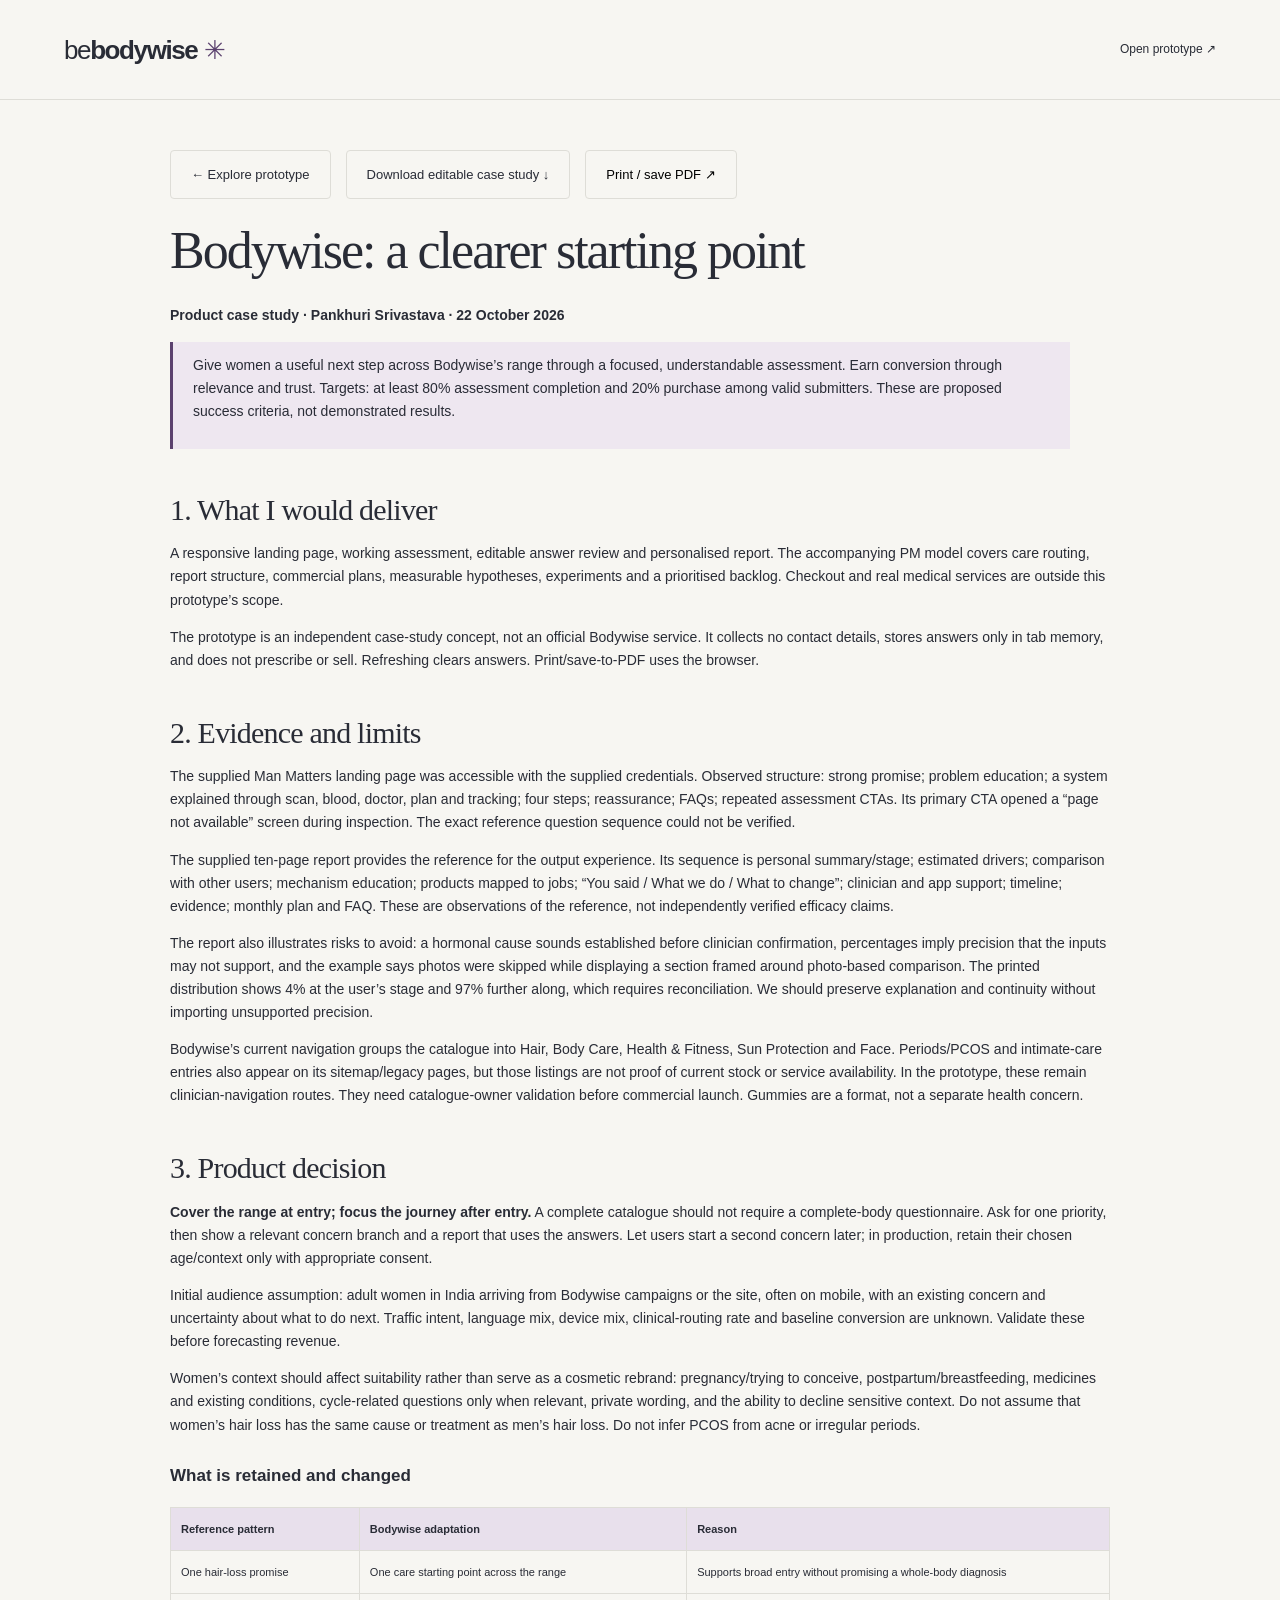
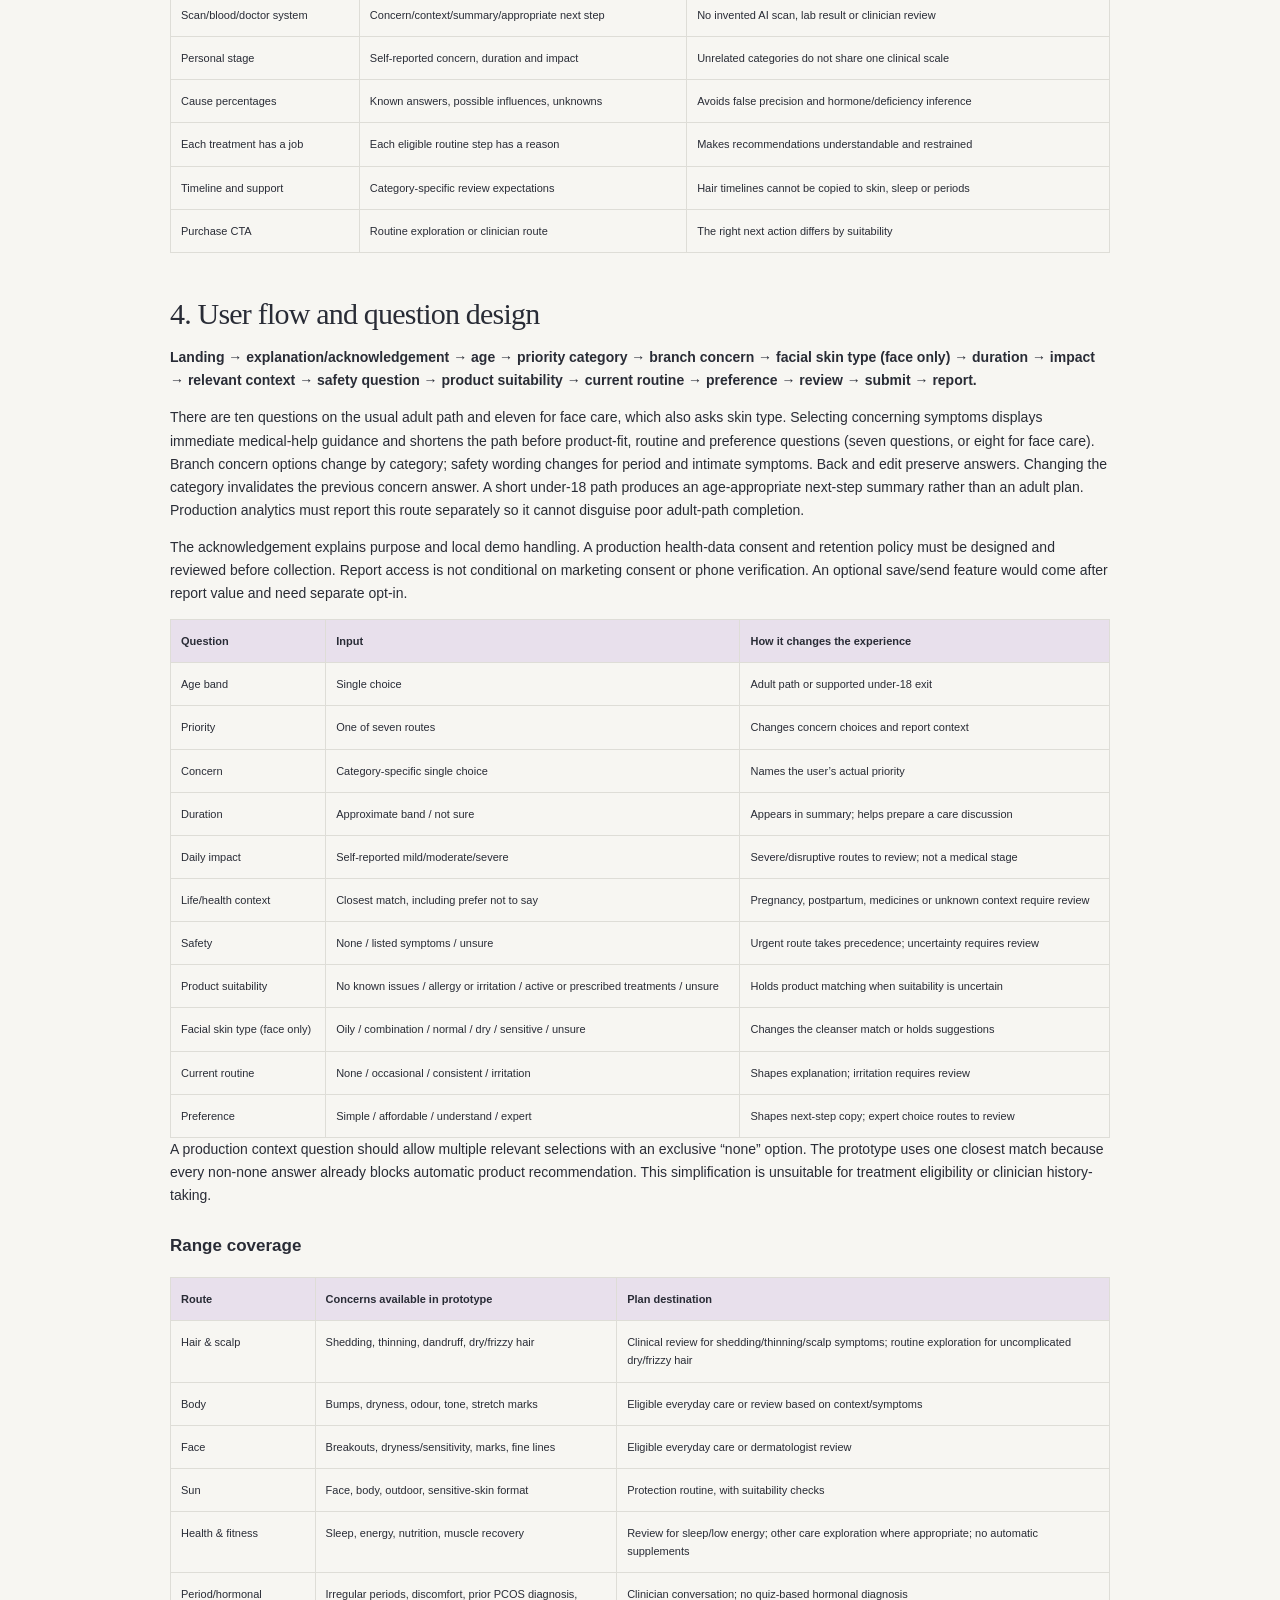
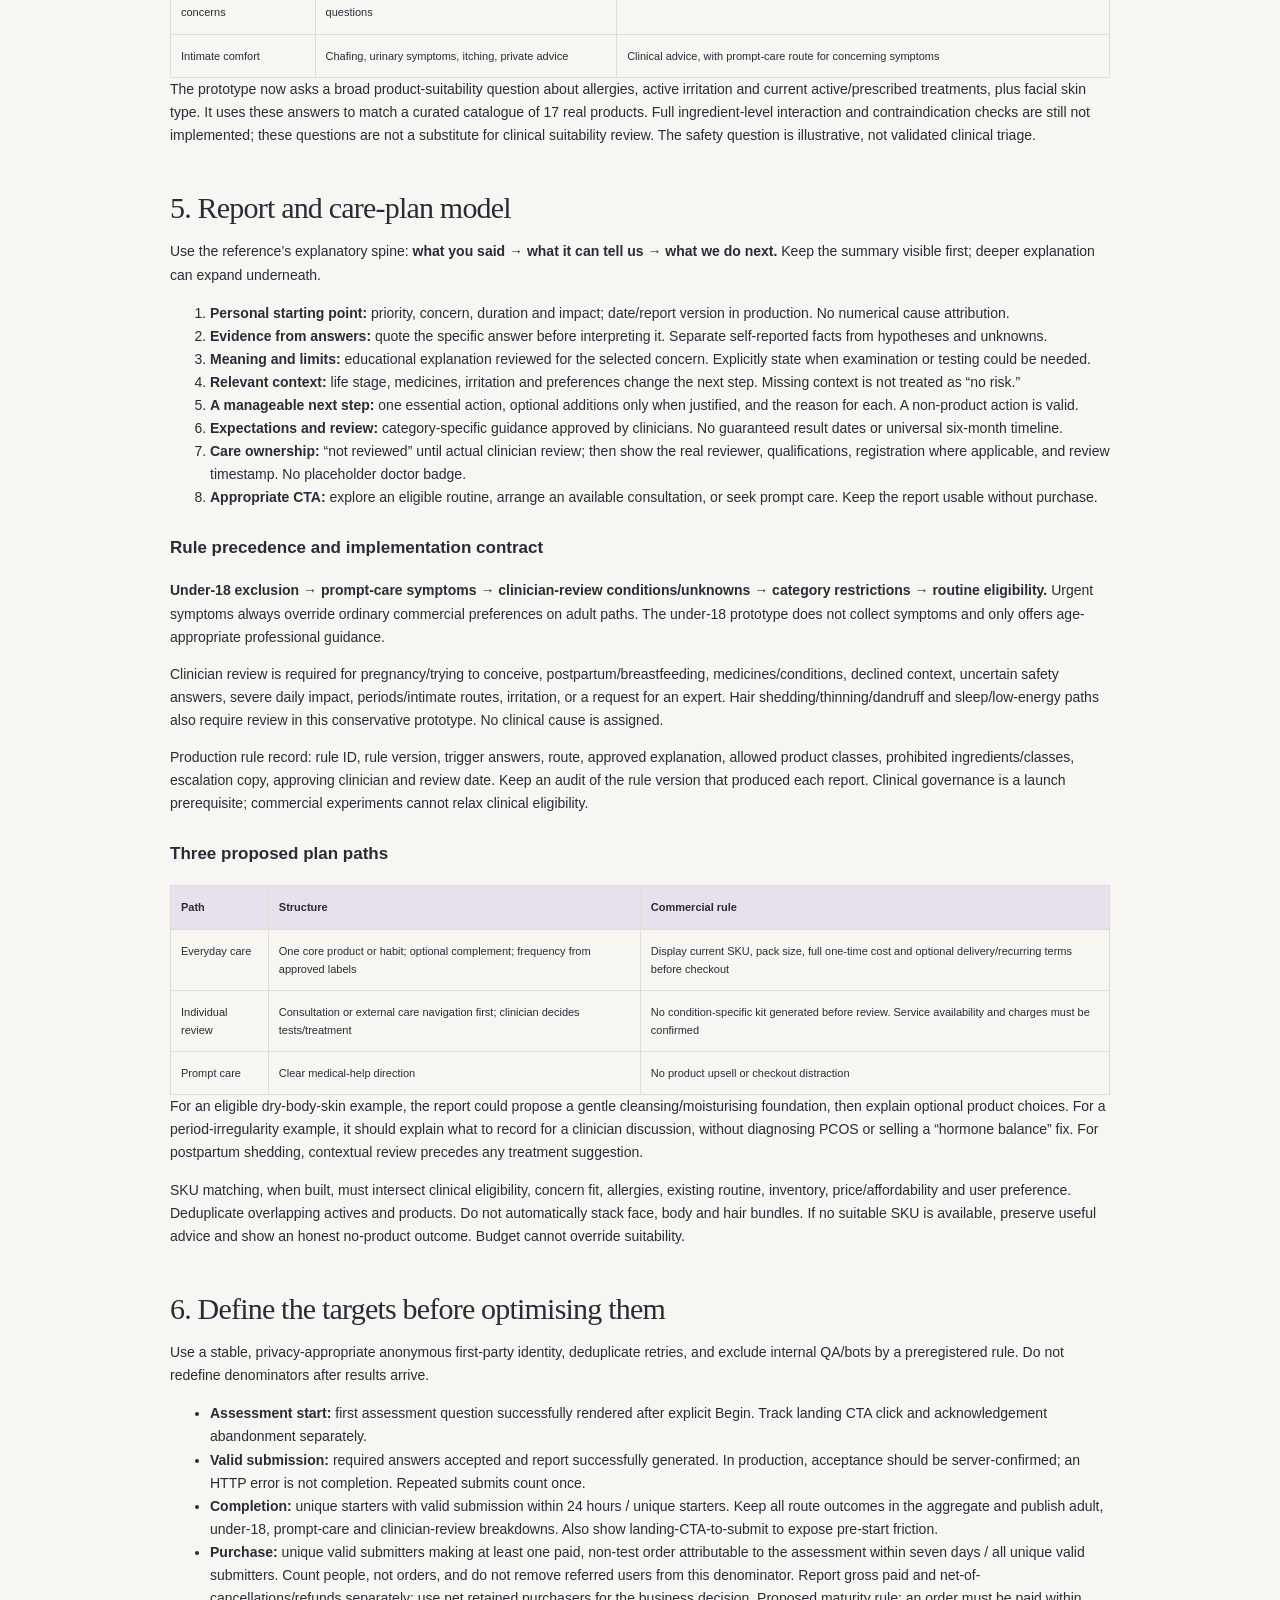
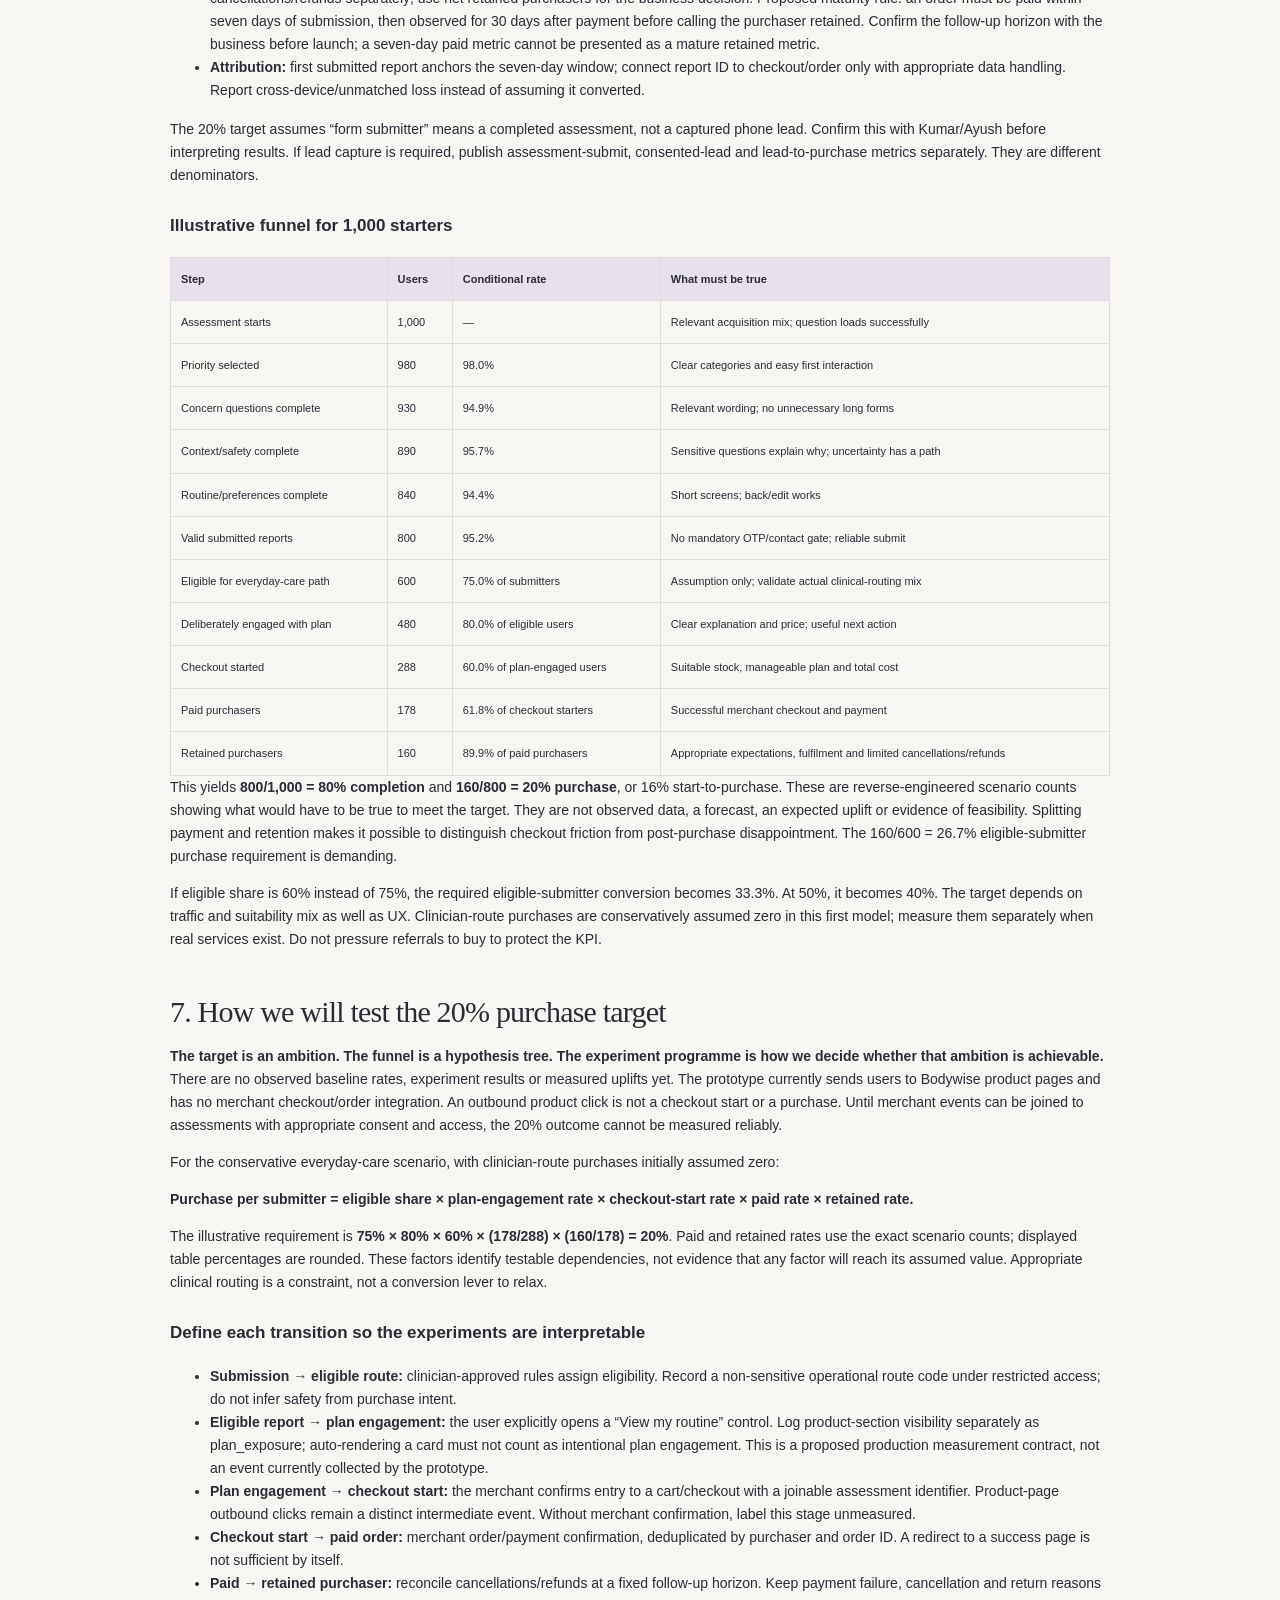
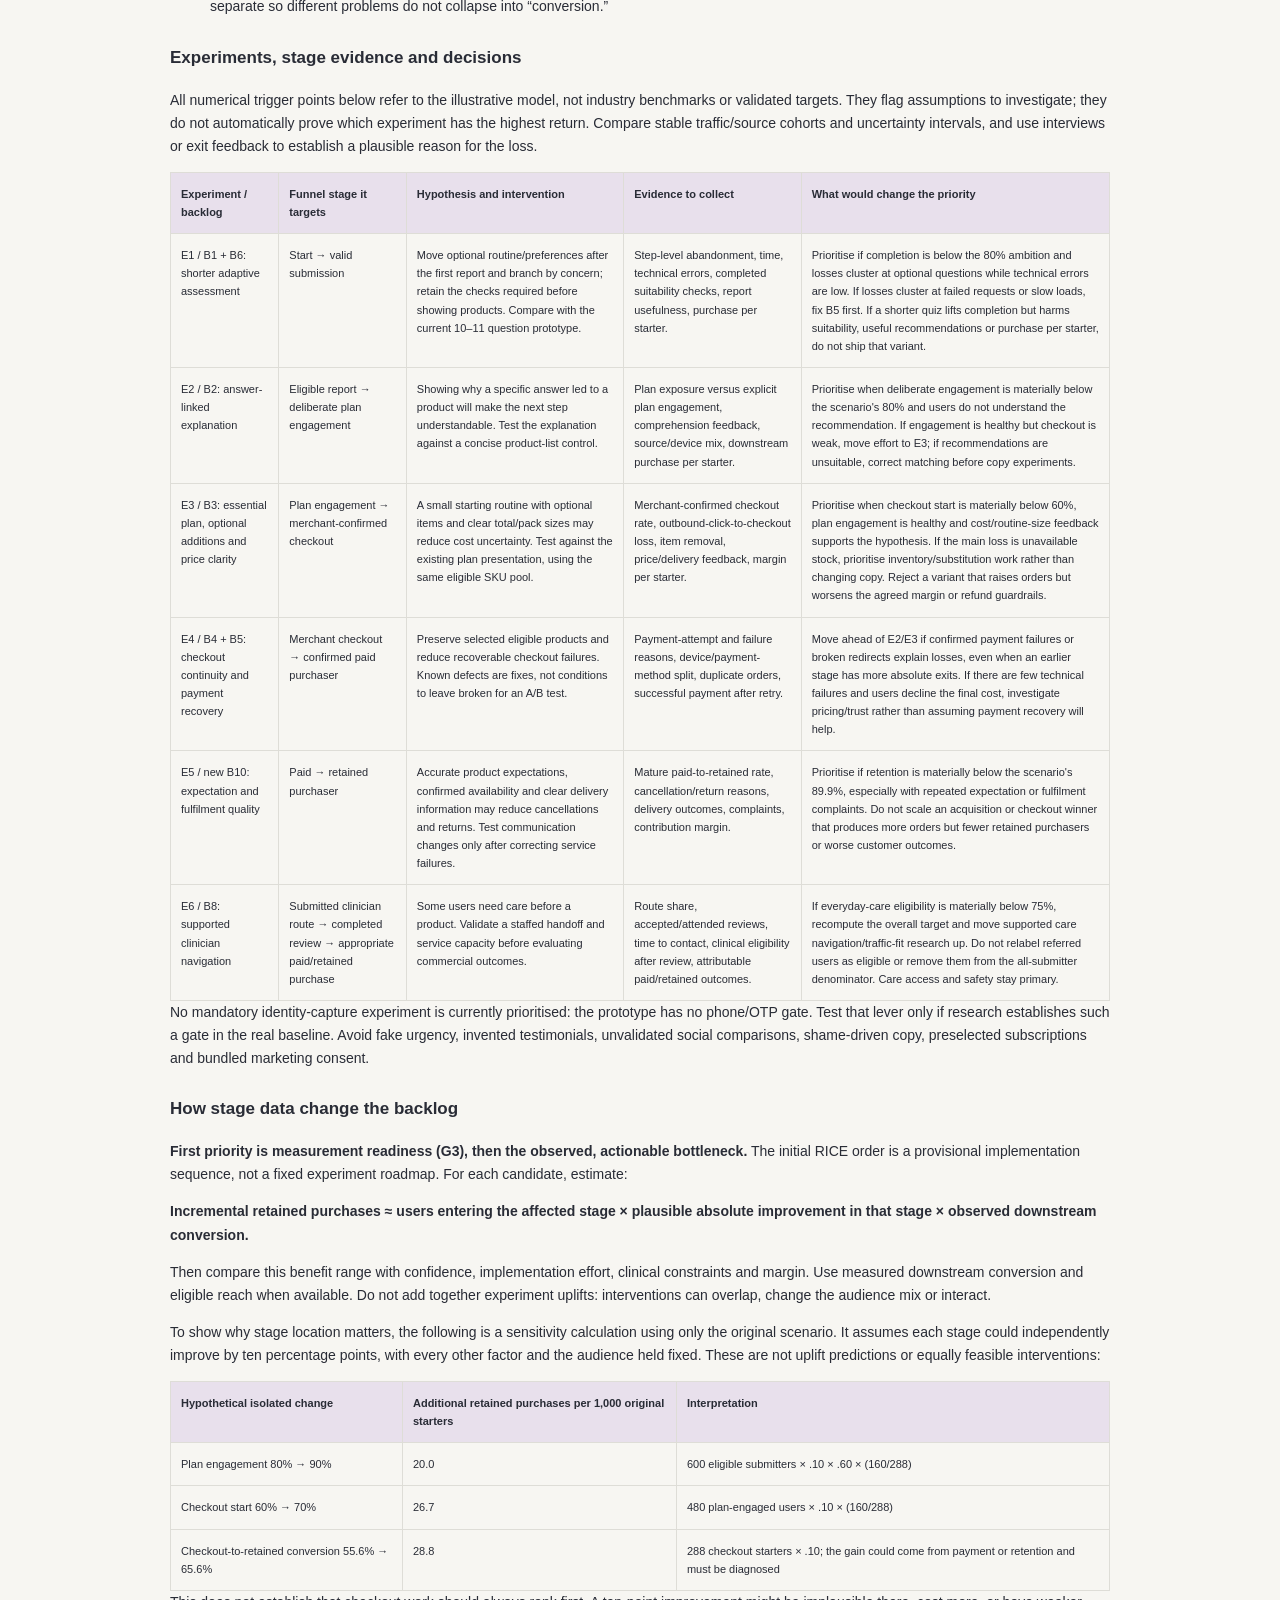
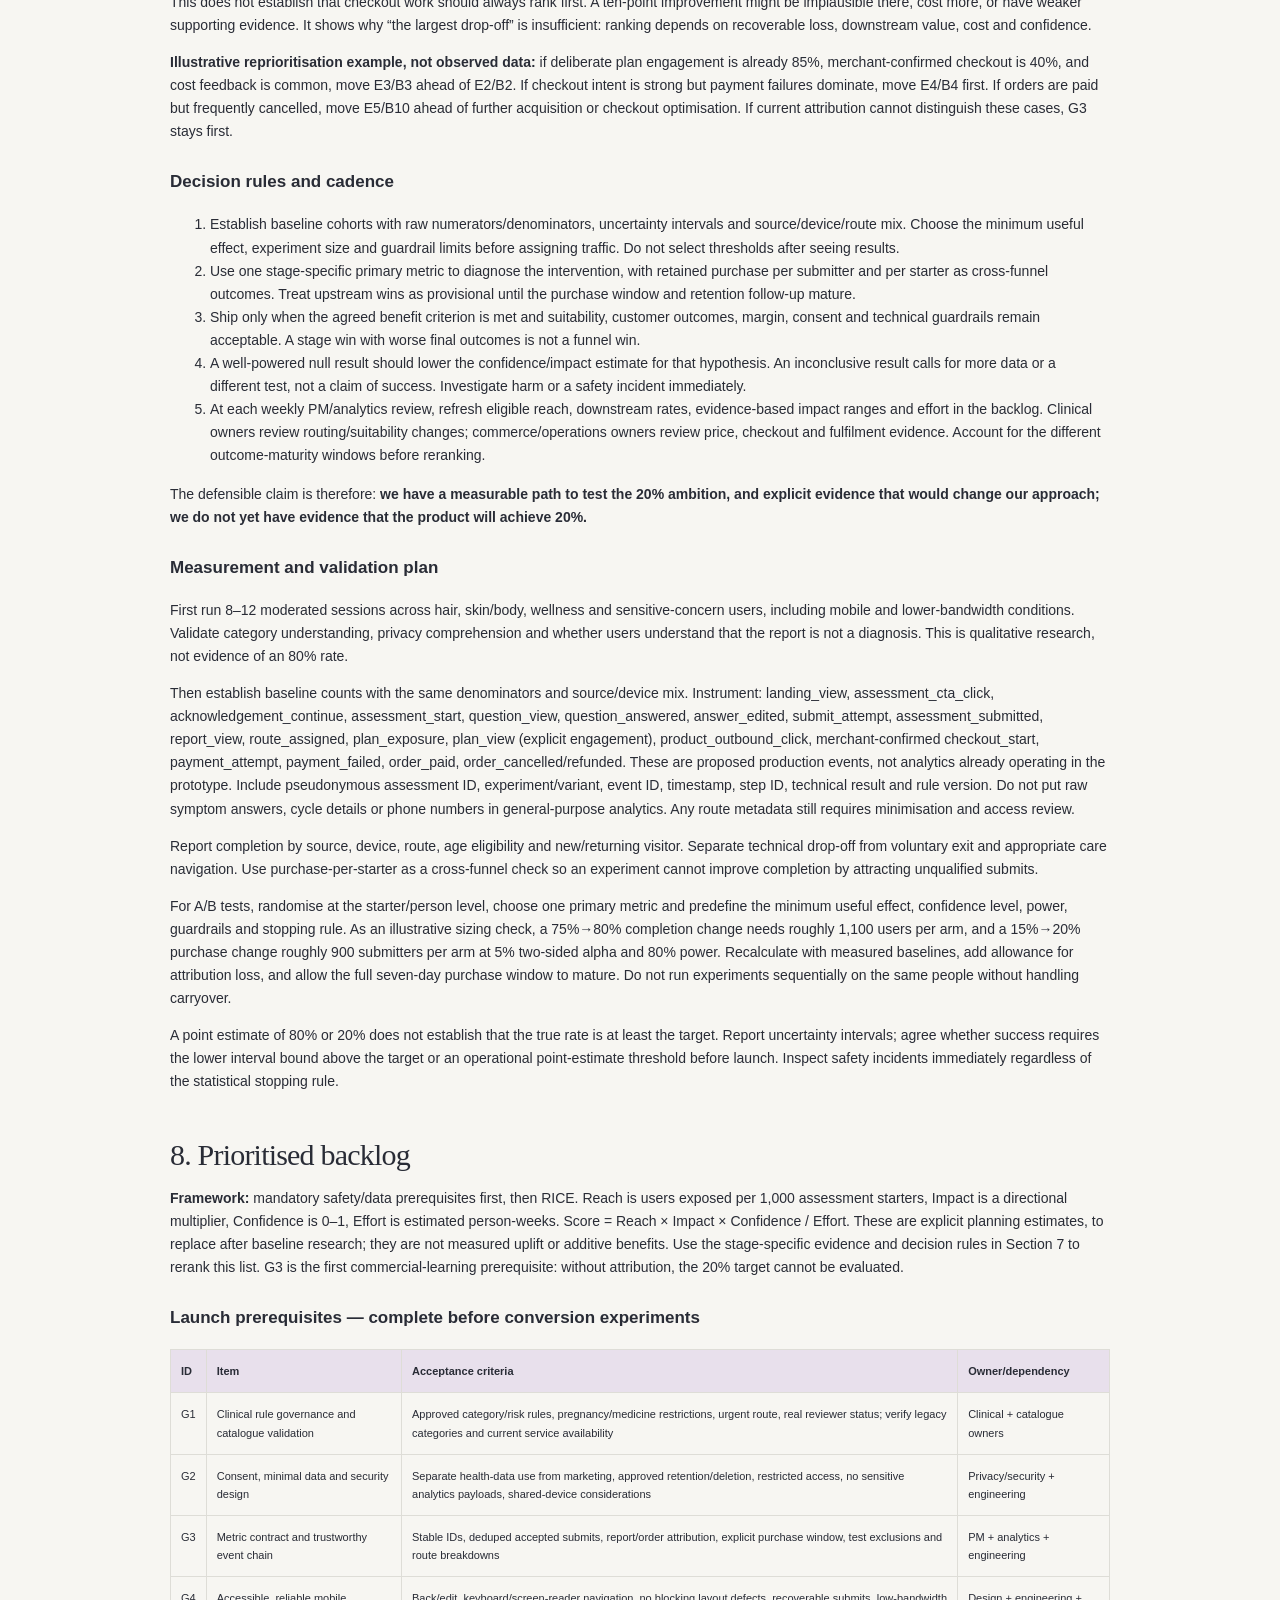
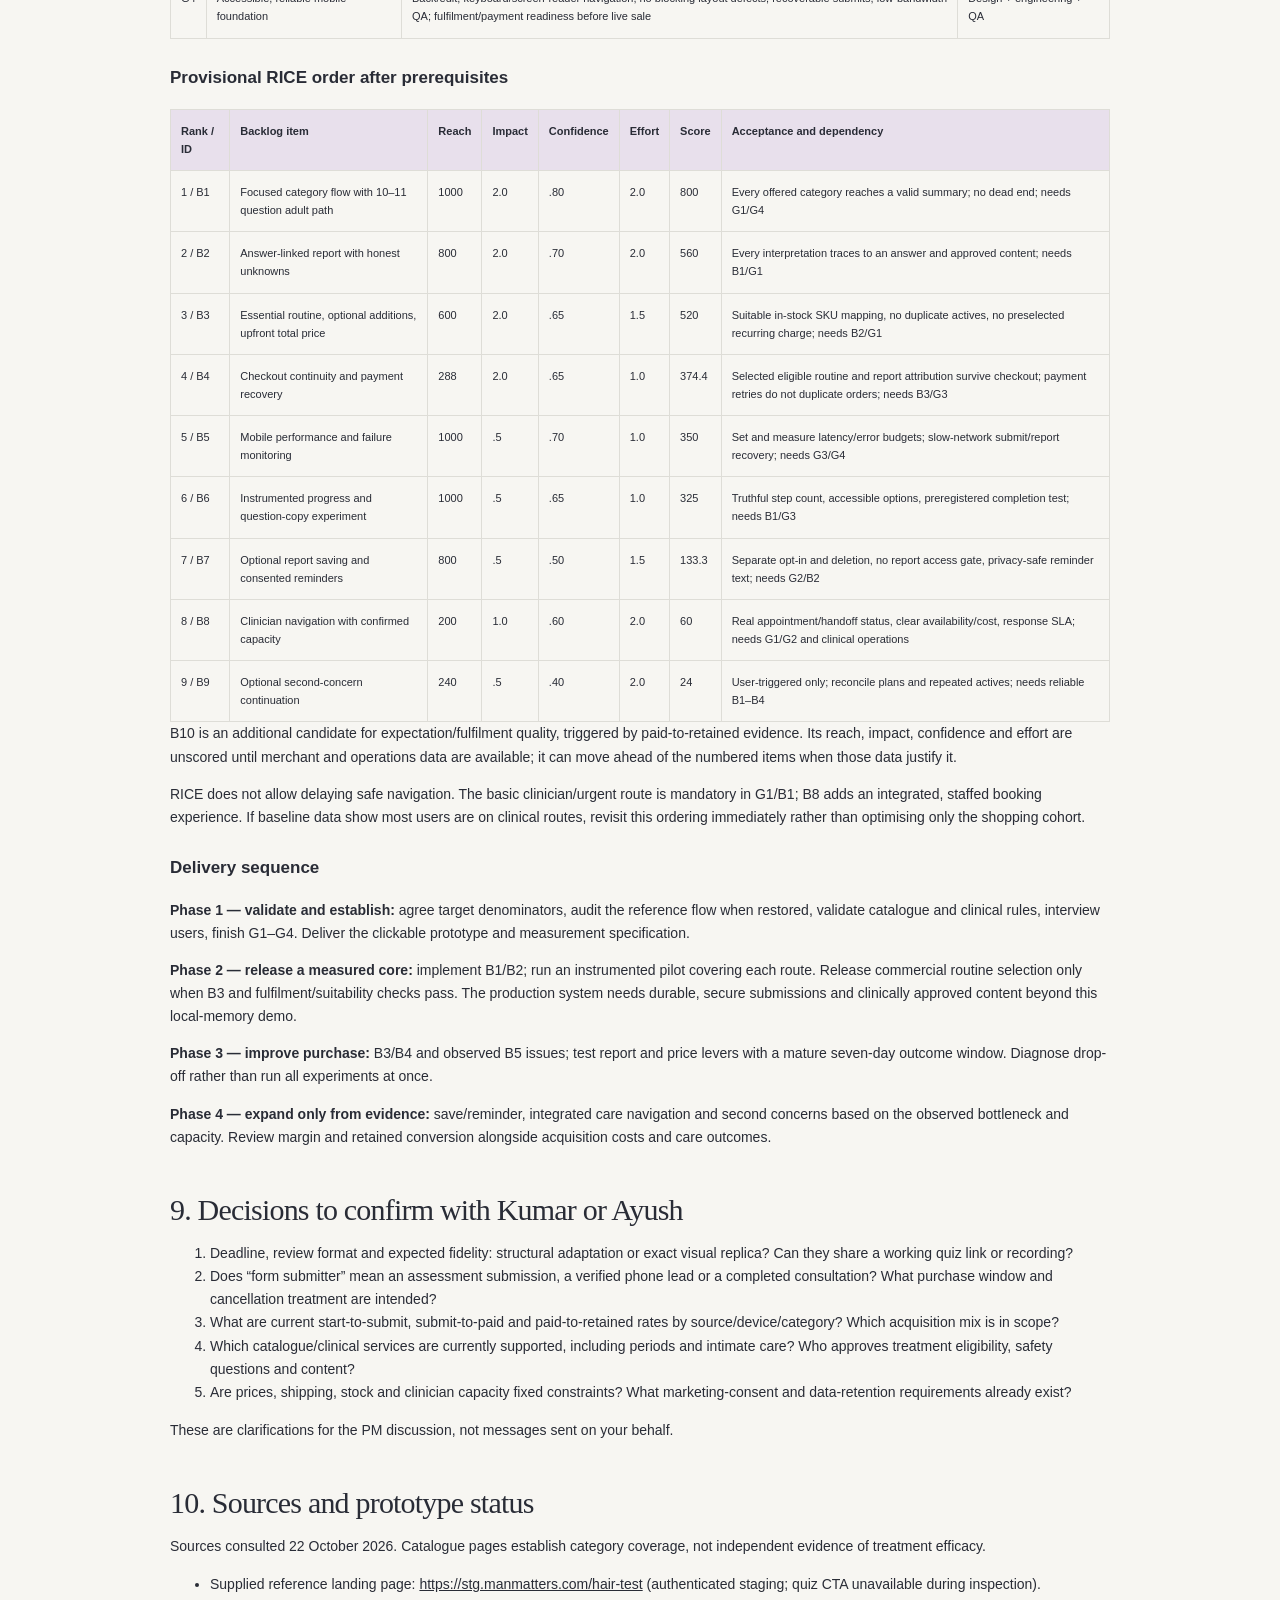
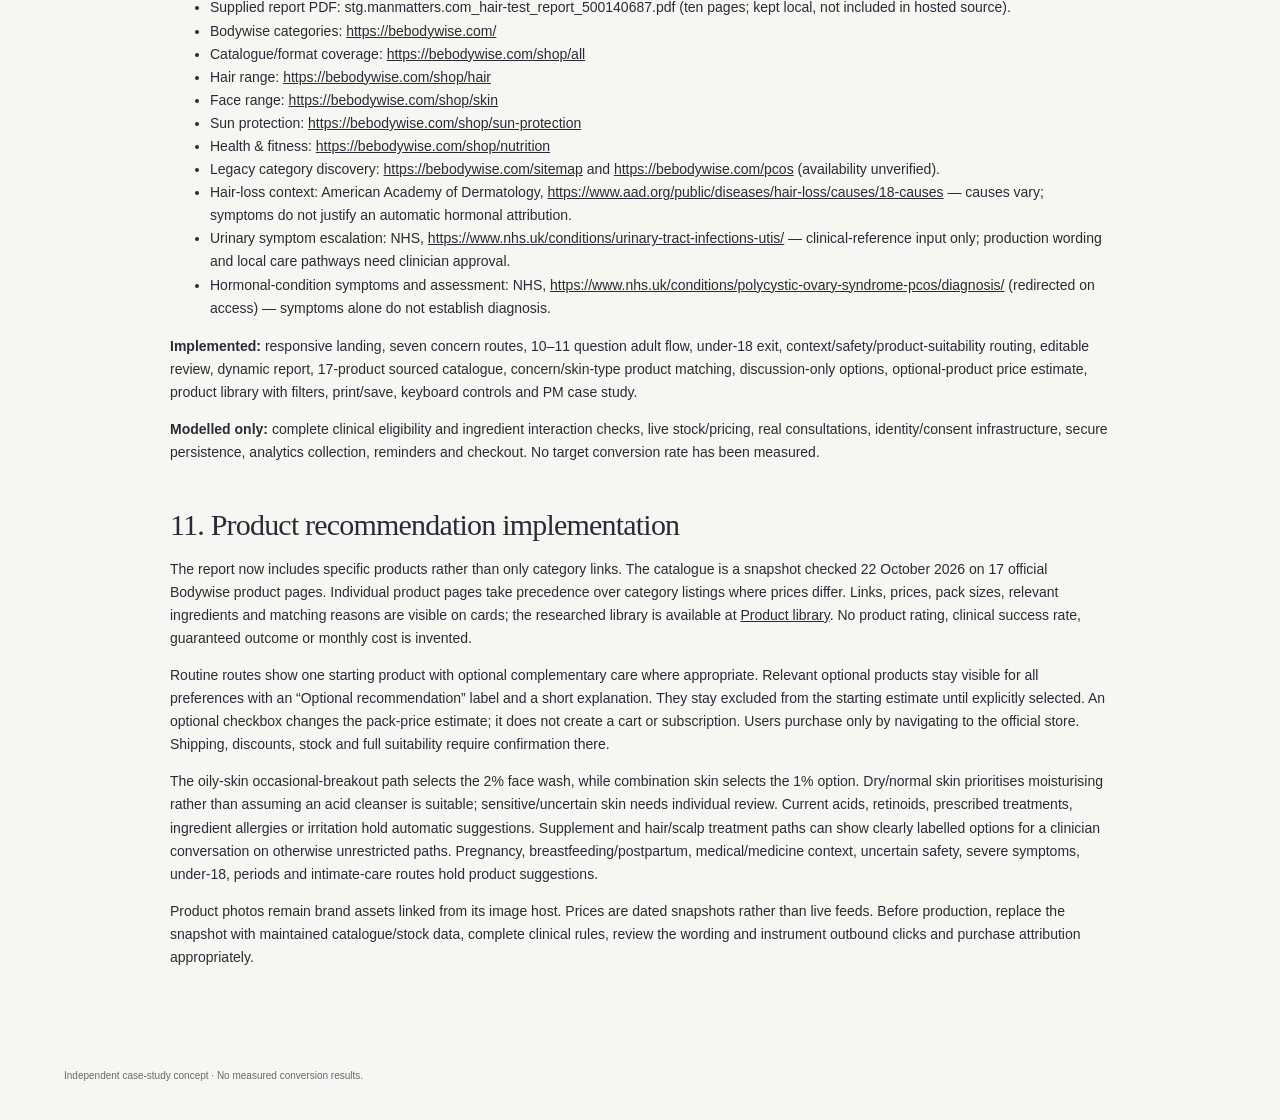
==== case-study.html @ c30589c9 "Make purchase target testable with stage-specific experiments Separate scenario assumptions from evi" ====
<!doctype html><html lang="en"><head><meta charset="utf-8"><meta name="viewport" content="width=device-width,initial-scale=1"><title>Bodywise — PM case study</title><meta name="description" content="Assessment design, report logic, conversion hypotheses and RICE backlog."><link rel="stylesheet" href="styles.css"></head><body><header class="header"><a class="brand" href="index.html">be<span>bodywise</span><i>✳</i></a><nav><a href="index.html">Open prototype ↗</a></nav></header><main class="case-body"><div class="case-nav"><a class="secondary" href="index.html">← Explore prototype</a><a class="secondary" href="case-study.md" download>Download editable case study ↓</a><button class="secondary" onclick="window.print()">Print / save PDF ↗</button></div><h1>Bodywise: a clearer starting point</h1>
<p><strong>Product case study · Pankhuri Srivastava · 22 October 2026</strong></p>
<blockquote>
<p>Give women a useful next step across Bodywise’s range through a focused, understandable assessment. Earn conversion through relevance and trust. Targets: at least 80% assessment completion and 20% purchase among valid submitters. These are proposed success criteria, not demonstrated results.</p>
</blockquote>
<h2>1. What I would deliver</h2>
<p>A responsive landing page, working assessment, editable answer review and personalised report. The accompanying PM model covers care routing, report structure, commercial plans, measurable hypotheses, experiments and a prioritised backlog. Checkout and real medical services are outside this prototype’s scope.</p>
<p>The prototype is an independent case-study concept, not an official Bodywise service. It collects no contact details, stores answers only in tab memory, and does not prescribe or sell. Refreshing clears answers. Print/save-to-PDF uses the browser.</p>
<h2>2. Evidence and limits</h2>
<p>The supplied Man Matters landing page was accessible with the supplied credentials. Observed structure: strong promise; problem education; a system explained through scan, blood, doctor, plan and tracking; four steps; reassurance; FAQs; repeated assessment CTAs. Its primary CTA opened a “page not available” screen during inspection. The exact reference question sequence could not be verified.</p>
<p>The supplied ten-page report provides the reference for the output experience. Its sequence is personal summary/stage; estimated drivers; comparison with other users; mechanism education; products mapped to jobs; “You said / What we do / What to change”; clinician and app support; timeline; evidence; monthly plan and FAQ. These are observations of the reference, not independently verified efficacy claims.</p>
<p>The report also illustrates risks to avoid: a hormonal cause sounds established before clinician confirmation, percentages imply precision that the inputs may not support, and the example says photos were skipped while displaying a section framed around photo-based comparison. The printed distribution shows 4% at the user’s stage and 97% further along, which requires reconciliation. We should preserve explanation and continuity without importing unsupported precision.</p>
<p>Bodywise’s current navigation groups the catalogue into Hair, Body Care, Health &amp; Fitness, Sun Protection and Face. Periods/PCOS and intimate-care entries also appear on its sitemap/legacy pages, but those listings are not proof of current stock or service availability. In the prototype, these remain clinician-navigation routes. They need catalogue-owner validation before commercial launch. Gummies are a format, not a separate health concern.</p>
<h2>3. Product decision</h2>
<p><strong>Cover the range at entry; focus the journey after entry.</strong> A complete catalogue should not require a complete-body questionnaire. Ask for one priority, then show a relevant concern branch and a report that uses the answers. Let users start a second concern later; in production, retain their chosen age/context only with appropriate consent.</p>
<p>Initial audience assumption: adult women in India arriving from Bodywise campaigns or the site, often on mobile, with an existing concern and uncertainty about what to do next. Traffic intent, language mix, device mix, clinical-routing rate and baseline conversion are unknown. Validate these before forecasting revenue.</p>
<p>Women’s context should affect suitability rather than serve as a cosmetic rebrand: pregnancy/trying to conceive, postpartum/breastfeeding, medicines and existing conditions, cycle-related questions only when relevant, private wording, and the ability to decline sensitive context. Do not assume that women’s hair loss has the same cause or treatment as men’s hair loss. Do not infer PCOS from acne or irregular periods.</p>
<h3>What is retained and changed</h3>
<div class="table-scroll"><table>
<thead>
<tr>
<th>Reference pattern</th>
<th>Bodywise adaptation</th>
<th>Reason</th>
</tr>
</thead>
<tbody><tr>
<td>One hair-loss promise</td>
<td>One care starting point across the range</td>
<td>Supports broad entry without promising a whole-body diagnosis</td>
</tr>
<tr>
<td>Scan/blood/doctor system</td>
<td>Concern/context/summary/appropriate next step</td>
<td>No invented AI scan, lab result or clinician review</td>
</tr>
<tr>
<td>Personal stage</td>
<td>Self-reported concern, duration and impact</td>
<td>Unrelated categories do not share one clinical scale</td>
</tr>
<tr>
<td>Cause percentages</td>
<td>Known answers, possible influences, unknowns</td>
<td>Avoids false precision and hormone/deficiency inference</td>
</tr>
<tr>
<td>Each treatment has a job</td>
<td>Each eligible routine step has a reason</td>
<td>Makes recommendations understandable and restrained</td>
</tr>
<tr>
<td>Timeline and support</td>
<td>Category-specific review expectations</td>
<td>Hair timelines cannot be copied to skin, sleep or periods</td>
</tr>
<tr>
<td>Purchase CTA</td>
<td>Routine exploration or clinician route</td>
<td>The right next action differs by suitability</td>
</tr>
</tbody></table></div>
<h2>4. User flow and question design</h2>
<p><strong>Landing → explanation/acknowledgement → age → priority category → branch concern → facial skin type (face only) → duration → impact → relevant context → safety question → product suitability → current routine → preference → review → submit → report.</strong></p>
<p>There are ten questions on the usual adult path and eleven for face care, which also asks skin type. Selecting concerning symptoms displays immediate medical-help guidance and shortens the path before product-fit, routine and preference questions (seven questions, or eight for face care). Branch concern options change by category; safety wording changes for period and intimate symptoms. Back and edit preserve answers. Changing the category invalidates the previous concern answer. A short under-18 path produces an age-appropriate next-step summary rather than an adult plan. Production analytics must report this route separately so it cannot disguise poor adult-path completion.</p>
<p>The acknowledgement explains purpose and local demo handling. A production health-data consent and retention policy must be designed and reviewed before collection. Report access is not conditional on marketing consent or phone verification. An optional save/send feature would come after report value and need separate opt-in.</p>
<div class="table-scroll"><table>
<thead>
<tr>
<th>Question</th>
<th>Input</th>
<th>How it changes the experience</th>
</tr>
</thead>
<tbody><tr>
<td>Age band</td>
<td>Single choice</td>
<td>Adult path or supported under-18 exit</td>
</tr>
<tr>
<td>Priority</td>
<td>One of seven routes</td>
<td>Changes concern choices and report context</td>
</tr>
<tr>
<td>Concern</td>
<td>Category-specific single choice</td>
<td>Names the user’s actual priority</td>
</tr>
<tr>
<td>Duration</td>
<td>Approximate band / not sure</td>
<td>Appears in summary; helps prepare a care discussion</td>
</tr>
<tr>
<td>Daily impact</td>
<td>Self-reported mild/moderate/severe</td>
<td>Severe/disruptive routes to review; not a medical stage</td>
</tr>
<tr>
<td>Life/health context</td>
<td>Closest match, including prefer not to say</td>
<td>Pregnancy, postpartum, medicines or unknown context require review</td>
</tr>
<tr>
<td>Safety</td>
<td>None / listed symptoms / unsure</td>
<td>Urgent route takes precedence; uncertainty requires review</td>
</tr>
<tr>
<td>Product suitability</td>
<td>No known issues / allergy or irritation / active or prescribed treatments / unsure</td>
<td>Holds product matching when suitability is uncertain</td>
</tr>
<tr>
<td>Facial skin type (face only)</td>
<td>Oily / combination / normal / dry / sensitive / unsure</td>
<td>Changes the cleanser match or holds suggestions</td>
</tr>
<tr>
<td>Current routine</td>
<td>None / occasional / consistent / irritation</td>
<td>Shapes explanation; irritation requires review</td>
</tr>
<tr>
<td>Preference</td>
<td>Simple / affordable / understand / expert</td>
<td>Shapes next-step copy; expert choice routes to review</td>
</tr>
</tbody></table></div>
<p>A production context question should allow multiple relevant selections with an exclusive “none” option. The prototype uses one closest match because every non-none answer already blocks automatic product recommendation. This simplification is unsuitable for treatment eligibility or clinician history-taking.</p>
<h3>Range coverage</h3>
<div class="table-scroll"><table>
<thead>
<tr>
<th>Route</th>
<th>Concerns available in prototype</th>
<th>Plan destination</th>
</tr>
</thead>
<tbody><tr>
<td>Hair &amp; scalp</td>
<td>Shedding, thinning, dandruff, dry/frizzy hair</td>
<td>Clinical review for shedding/thinning/scalp symptoms; routine exploration for uncomplicated dry/frizzy hair</td>
</tr>
<tr>
<td>Body</td>
<td>Bumps, dryness, odour, tone, stretch marks</td>
<td>Eligible everyday care or review based on context/symptoms</td>
</tr>
<tr>
<td>Face</td>
<td>Breakouts, dryness/sensitivity, marks, fine lines</td>
<td>Eligible everyday care or dermatologist review</td>
</tr>
<tr>
<td>Sun</td>
<td>Face, body, outdoor, sensitive-skin format</td>
<td>Protection routine, with suitability checks</td>
</tr>
<tr>
<td>Health &amp; fitness</td>
<td>Sleep, energy, nutrition, muscle recovery</td>
<td>Review for sleep/low energy; other care exploration where appropriate; no automatic supplements</td>
</tr>
<tr>
<td>Period/hormonal concerns</td>
<td>Irregular periods, discomfort, prior PCOS diagnosis, questions</td>
<td>Clinician conversation; no quiz-based hormonal diagnosis</td>
</tr>
<tr>
<td>Intimate comfort</td>
<td>Chafing, urinary symptoms, itching, private advice</td>
<td>Clinical advice, with prompt-care route for concerning symptoms</td>
</tr>
</tbody></table></div>
<p>The prototype now asks a broad product-suitability question about allergies, active irritation and current active/prescribed treatments, plus facial skin type. It uses these answers to match a curated catalogue of 17 real products. Full ingredient-level interaction and contraindication checks are still not implemented; these questions are not a substitute for clinical suitability review. The safety question is illustrative, not validated clinical triage.</p>
<h2>5. Report and care-plan model</h2>
<p>Use the reference’s explanatory spine: <strong>what you said → what it can tell us → what we do next.</strong> Keep the summary visible first; deeper explanation can expand underneath.</p>
<ol>
<li><strong>Personal starting point:</strong> priority, concern, duration and impact; date/report version in production. No numerical cause attribution.</li>
<li><strong>Evidence from answers:</strong> quote the specific answer before interpreting it. Separate self-reported facts from hypotheses and unknowns.</li>
<li><strong>Meaning and limits:</strong> educational explanation reviewed for the selected concern. Explicitly state when examination or testing could be needed.</li>
<li><strong>Relevant context:</strong> life stage, medicines, irritation and preferences change the next step. Missing context is not treated as “no risk.”</li>
<li><strong>A manageable next step:</strong> one essential action, optional additions only when justified, and the reason for each. A non-product action is valid.</li>
<li><strong>Expectations and review:</strong> category-specific guidance approved by clinicians. No guaranteed result dates or universal six-month timeline.</li>
<li><strong>Care ownership:</strong> “not reviewed” until actual clinician review; then show the real reviewer, qualifications, registration where applicable, and review timestamp. No placeholder doctor badge.</li>
<li><strong>Appropriate CTA:</strong> explore an eligible routine, arrange an available consultation, or seek prompt care. Keep the report usable without purchase.</li>
</ol>
<h3>Rule precedence and implementation contract</h3>
<p><strong>Under-18 exclusion → prompt-care symptoms → clinician-review conditions/unknowns → category restrictions → routine eligibility.</strong> Urgent symptoms always override ordinary commercial preferences on adult paths. The under-18 prototype does not collect symptoms and only offers age-appropriate professional guidance.</p>
<p>Clinician review is required for pregnancy/trying to conceive, postpartum/breastfeeding, medicines/conditions, declined context, uncertain safety answers, severe daily impact, periods/intimate routes, irritation, or a request for an expert. Hair shedding/thinning/dandruff and sleep/low-energy paths also require review in this conservative prototype. No clinical cause is assigned.</p>
<p>Production rule record: rule ID, rule version, trigger answers, route, approved explanation, allowed product classes, prohibited ingredients/classes, escalation copy, approving clinician and review date. Keep an audit of the rule version that produced each report. Clinical governance is a launch prerequisite; commercial experiments cannot relax clinical eligibility.</p>
<h3>Three proposed plan paths</h3>
<div class="table-scroll"><table>
<thead>
<tr>
<th>Path</th>
<th>Structure</th>
<th>Commercial rule</th>
</tr>
</thead>
<tbody><tr>
<td>Everyday care</td>
<td>One core product or habit; optional complement; frequency from approved labels</td>
<td>Display current SKU, pack size, full one-time cost and optional delivery/recurring terms before checkout</td>
</tr>
<tr>
<td>Individual review</td>
<td>Consultation or external care navigation first; clinician decides tests/treatment</td>
<td>No condition-specific kit generated before review. Service availability and charges must be confirmed</td>
</tr>
<tr>
<td>Prompt care</td>
<td>Clear medical-help direction</td>
<td>No product upsell or checkout distraction</td>
</tr>
</tbody></table></div>
<p>For an eligible dry-body-skin example, the report could propose a gentle cleansing/moisturising foundation, then explain optional product choices. For a period-irregularity example, it should explain what to record for a clinician discussion, without diagnosing PCOS or selling a “hormone balance” fix. For postpartum shedding, contextual review precedes any treatment suggestion.</p>
<p>SKU matching, when built, must intersect clinical eligibility, concern fit, allergies, existing routine, inventory, price/affordability and user preference. Deduplicate overlapping actives and products. Do not automatically stack face, body and hair bundles. If no suitable SKU is available, preserve useful advice and show an honest no-product outcome. Budget cannot override suitability.</p>
<h2>6. Define the targets before optimising them</h2>
<p>Use a stable, privacy-appropriate anonymous first-party identity, deduplicate retries, and exclude internal QA/bots by a preregistered rule. Do not redefine denominators after results arrive.</p>
<ul>
<li><strong>Assessment start:</strong> first assessment question successfully rendered after explicit Begin. Track landing CTA click and acknowledgement abandonment separately.</li>
<li><strong>Valid submission:</strong> required answers accepted and report successfully generated. In production, acceptance should be server-confirmed; an HTTP error is not completion. Repeated submits count once.</li>
<li><strong>Completion:</strong> unique starters with valid submission within 24 hours / unique starters. Keep all route outcomes in the aggregate and publish adult, under-18, prompt-care and clinician-review breakdowns. Also show landing-CTA-to-submit to expose pre-start friction.</li>
<li><strong>Purchase:</strong> unique valid submitters making at least one paid, non-test order attributable to the assessment within seven days / all unique valid submitters. Count people, not orders, and do not remove referred users from this denominator. Report gross paid and net-of-cancellations/refunds separately; use net retained purchasers for the business decision. Proposed maturity rule: an order must be paid within seven days of submission, then observed for 30 days after payment before calling the purchaser retained. Confirm the follow-up horizon with the business before launch; a seven-day paid metric cannot be presented as a mature retained metric.</li>
<li><strong>Attribution:</strong> first submitted report anchors the seven-day window; connect report ID to checkout/order only with appropriate data handling. Report cross-device/unmatched loss instead of assuming it converted.</li>
</ul>
<p>The 20% target assumes “form submitter” means a completed assessment, not a captured phone lead. Confirm this with Kumar/Ayush before interpreting results. If lead capture is required, publish assessment-submit, consented-lead and lead-to-purchase metrics separately. They are different denominators.</p>
<h3>Illustrative funnel for 1,000 starters</h3>
<div class="table-scroll"><table>
<thead>
<tr>
<th>Step</th>
<th align="right">Users</th>
<th align="right">Conditional rate</th>
<th>What must be true</th>
</tr>
</thead>
<tbody><tr>
<td>Assessment starts</td>
<td align="right">1,000</td>
<td align="right">—</td>
<td>Relevant acquisition mix; question loads successfully</td>
</tr>
<tr>
<td>Priority selected</td>
<td align="right">980</td>
<td align="right">98.0%</td>
<td>Clear categories and easy first interaction</td>
</tr>
<tr>
<td>Concern questions complete</td>
<td align="right">930</td>
<td align="right">94.9%</td>
<td>Relevant wording; no unnecessary long forms</td>
</tr>
<tr>
<td>Context/safety complete</td>
<td align="right">890</td>
<td align="right">95.7%</td>
<td>Sensitive questions explain why; uncertainty has a path</td>
</tr>
<tr>
<td>Routine/preferences complete</td>
<td align="right">840</td>
<td align="right">94.4%</td>
<td>Short screens; back/edit works</td>
</tr>
<tr>
<td>Valid submitted reports</td>
<td align="right">800</td>
<td align="right">95.2%</td>
<td>No mandatory OTP/contact gate; reliable submit</td>
</tr>
<tr>
<td>Eligible for everyday-care path</td>
<td align="right">600</td>
<td align="right">75.0% of submitters</td>
<td>Assumption only; validate actual clinical-routing mix</td>
</tr>
<tr>
<td>Deliberately engaged with plan</td>
<td align="right">480</td>
<td align="right">80.0% of eligible users</td>
<td>Clear explanation and price; useful next action</td>
</tr>
<tr>
<td>Checkout started</td>
<td align="right">288</td>
<td align="right">60.0% of plan-engaged users</td>
<td>Suitable stock, manageable plan and total cost</td>
</tr>
<tr>
<td>Paid purchasers</td>
<td align="right">178</td>
<td align="right">61.8% of checkout starters</td>
<td>Successful merchant checkout and payment</td>
</tr>
<tr>
<td>Retained purchasers</td>
<td align="right">160</td>
<td align="right">89.9% of paid purchasers</td>
<td>Appropriate expectations, fulfilment and limited cancellations/refunds</td>
</tr>
</tbody></table></div>
<p>This yields <strong>800/1,000 = 80% completion</strong> and <strong>160/800 = 20% purchase</strong>, or 16% start-to-purchase. These are reverse-engineered scenario counts showing what would have to be true to meet the target. They are not observed data, a forecast, an expected uplift or evidence of feasibility. Splitting payment and retention makes it possible to distinguish checkout friction from post-purchase disappointment. The 160/600 = 26.7% eligible-submitter purchase requirement is demanding.</p>
<p>If eligible share is 60% instead of 75%, the required eligible-submitter conversion becomes 33.3%. At 50%, it becomes 40%. The target depends on traffic and suitability mix as well as UX. Clinician-route purchases are conservatively assumed zero in this first model; measure them separately when real services exist. Do not pressure referrals to buy to protect the KPI.</p>
<h2>7. How we will test the 20% purchase target</h2>
<p><strong>The target is an ambition. The funnel is a hypothesis tree. The experiment programme is how we decide whether that ambition is achievable.</strong> There are no observed baseline rates, experiment results or measured uplifts yet. The prototype currently sends users to Bodywise product pages and has no merchant checkout/order integration. An outbound product click is not a checkout start or a purchase. Until merchant events can be joined to assessments with appropriate consent and access, the 20% outcome cannot be measured reliably.</p>
<p>For the conservative everyday-care scenario, with clinician-route purchases initially assumed zero:</p>
<p><strong>Purchase per submitter = eligible share × plan-engagement rate × checkout-start rate × paid rate × retained rate.</strong></p>
<p>The illustrative requirement is <strong>75% × 80% × 60% × (178/288) × (160/178) = 20%</strong>. Paid and retained rates use the exact scenario counts; displayed table percentages are rounded. These factors identify testable dependencies, not evidence that any factor will reach its assumed value. Appropriate clinical routing is a constraint, not a conversion lever to relax.</p>
<h3>Define each transition so the experiments are interpretable</h3>
<ul>
<li><strong>Submission → eligible route:</strong> clinician-approved rules assign eligibility. Record a non-sensitive operational route code under restricted access; do not infer safety from purchase intent.</li>
<li><strong>Eligible report → plan engagement:</strong> the user explicitly opens a “View my routine” control. Log product-section visibility separately as plan_exposure; auto-rendering a card must not count as intentional plan engagement. This is a proposed production measurement contract, not an event currently collected by the prototype.</li>
<li><strong>Plan engagement → checkout start:</strong> the merchant confirms entry to a cart/checkout with a joinable assessment identifier. Product-page outbound clicks remain a distinct intermediate event. Without merchant confirmation, label this stage unmeasured.</li>
<li><strong>Checkout start → paid order:</strong> merchant order/payment confirmation, deduplicated by purchaser and order ID. A redirect to a success page is not sufficient by itself.</li>
<li><strong>Paid → retained purchaser:</strong> reconcile cancellations/refunds at a fixed follow-up horizon. Keep payment failure, cancellation and return reasons separate so different problems do not collapse into “conversion.”</li>
</ul>
<h3>Experiments, stage evidence and decisions</h3>
<p>All numerical trigger points below refer to the illustrative model, not industry benchmarks or validated targets. They flag assumptions to investigate; they do not automatically prove which experiment has the highest return. Compare stable traffic/source cohorts and uncertainty intervals, and use interviews or exit feedback to establish a plausible reason for the loss.</p>
<div class="table-scroll"><table>
<thead>
<tr>
<th>Experiment / backlog</th>
<th>Funnel stage it targets</th>
<th>Hypothesis and intervention</th>
<th>Evidence to collect</th>
<th>What would change the priority</th>
</tr>
</thead>
<tbody><tr>
<td>E1 / B1 + B6: shorter adaptive assessment</td>
<td>Start → valid submission</td>
<td>Move optional routine/preferences after the first report and branch by concern; retain the checks required before showing products. Compare with the current 10–11 question prototype.</td>
<td>Step-level abandonment, time, technical errors, completed suitability checks, report usefulness, purchase per starter.</td>
<td>Prioritise if completion is below the 80% ambition and losses cluster at optional questions while technical errors are low. If losses cluster at failed requests or slow loads, fix B5 first. If a shorter quiz lifts completion but harms suitability, useful recommendations or purchase per starter, do not ship that variant.</td>
</tr>
<tr>
<td>E2 / B2: answer-linked explanation</td>
<td>Eligible report → deliberate plan engagement</td>
<td>Showing why a specific answer led to a product will make the next step understandable. Test the explanation against a concise product-list control.</td>
<td>Plan exposure versus explicit plan engagement, comprehension feedback, source/device mix, downstream purchase per starter.</td>
<td>Prioritise when deliberate engagement is materially below the scenario&#39;s 80% and users do not understand the recommendation. If engagement is healthy but checkout is weak, move effort to E3; if recommendations are unsuitable, correct matching before copy experiments.</td>
</tr>
<tr>
<td>E3 / B3: essential plan, optional additions and price clarity</td>
<td>Plan engagement → merchant-confirmed checkout</td>
<td>A small starting routine with optional items and clear total/pack sizes may reduce cost uncertainty. Test against the existing plan presentation, using the same eligible SKU pool.</td>
<td>Merchant-confirmed checkout rate, outbound-click-to-checkout loss, item removal, price/delivery feedback, margin per starter.</td>
<td>Prioritise when checkout start is materially below 60%, plan engagement is healthy and cost/routine-size feedback supports the hypothesis. If the main loss is unavailable stock, prioritise inventory/substitution work rather than changing copy. Reject a variant that raises orders but worsens the agreed margin or refund guardrails.</td>
</tr>
<tr>
<td>E4 / B4 + B5: checkout continuity and payment recovery</td>
<td>Merchant checkout → confirmed paid purchaser</td>
<td>Preserve selected eligible products and reduce recoverable checkout failures. Known defects are fixes, not conditions to leave broken for an A/B test.</td>
<td>Payment-attempt and failure reasons, device/payment-method split, duplicate orders, successful payment after retry.</td>
<td>Move ahead of E2/E3 if confirmed payment failures or broken redirects explain losses, even when an earlier stage has more absolute exits. If there are few technical failures and users decline the final cost, investigate pricing/trust rather than assuming payment recovery will help.</td>
</tr>
<tr>
<td>E5 / new B10: expectation and fulfilment quality</td>
<td>Paid → retained purchaser</td>
<td>Accurate product expectations, confirmed availability and clear delivery information may reduce cancellations and returns. Test communication changes only after correcting service failures.</td>
<td>Mature paid-to-retained rate, cancellation/return reasons, delivery outcomes, complaints, contribution margin.</td>
<td>Prioritise if retention is materially below the scenario&#39;s 89.9%, especially with repeated expectation or fulfilment complaints. Do not scale an acquisition or checkout winner that produces more orders but fewer retained purchasers or worse customer outcomes.</td>
</tr>
<tr>
<td>E6 / B8: supported clinician navigation</td>
<td>Submitted clinician route → completed review → appropriate paid/retained purchase</td>
<td>Some users need care before a product. Validate a staffed handoff and service capacity before evaluating commercial outcomes.</td>
<td>Route share, accepted/attended reviews, time to contact, clinical eligibility after review, attributable paid/retained outcomes.</td>
<td>If everyday-care eligibility is materially below 75%, recompute the overall target and move supported care navigation/traffic-fit research up. Do not relabel referred users as eligible or remove them from the all-submitter denominator. Care access and safety stay primary.</td>
</tr>
</tbody></table></div>
<p>No mandatory identity-capture experiment is currently prioritised: the prototype has no phone/OTP gate. Test that lever only if research establishes such a gate in the real baseline. Avoid fake urgency, invented testimonials, unvalidated social comparisons, shame-driven copy, preselected subscriptions and bundled marketing consent.</p>
<h3>How stage data change the backlog</h3>
<p><strong>First priority is measurement readiness (G3), then the observed, actionable bottleneck.</strong> The initial RICE order is a provisional implementation sequence, not a fixed experiment roadmap. For each candidate, estimate:</p>
<p><strong>Incremental retained purchases ≈ users entering the affected stage × plausible absolute improvement in that stage × observed downstream conversion.</strong></p>
<p>Then compare this benefit range with confidence, implementation effort, clinical constraints and margin. Use measured downstream conversion and eligible reach when available. Do not add together experiment uplifts: interventions can overlap, change the audience mix or interact.</p>
<p>To show why stage location matters, the following is a sensitivity calculation using only the original scenario. It assumes each stage could independently improve by ten percentage points, with every other factor and the audience held fixed. These are not uplift predictions or equally feasible interventions:</p>
<div class="table-scroll"><table>
<thead>
<tr>
<th>Hypothetical isolated change</th>
<th align="right">Additional retained purchases per 1,000 original starters</th>
<th>Interpretation</th>
</tr>
</thead>
<tbody><tr>
<td>Plan engagement 80% → 90%</td>
<td align="right">20.0</td>
<td>600 eligible submitters × .10 × .60 × (160/288)</td>
</tr>
<tr>
<td>Checkout start 60% → 70%</td>
<td align="right">26.7</td>
<td>480 plan-engaged users × .10 × (160/288)</td>
</tr>
<tr>
<td>Checkout-to-retained conversion 55.6% → 65.6%</td>
<td align="right">28.8</td>
<td>288 checkout starters × .10; the gain could come from payment or retention and must be diagnosed</td>
</tr>
</tbody></table></div>
<p>This does not establish that checkout work should always rank first. A ten-point improvement might be implausible there, cost more, or have weaker supporting evidence. It shows why “the largest drop-off” is insufficient: ranking depends on recoverable loss, downstream value, cost and confidence.</p>
<p><strong>Illustrative reprioritisation example, not observed data:</strong> if deliberate plan engagement is already 85%, merchant-confirmed checkout is 40%, and cost feedback is common, move E3/B3 ahead of E2/B2. If checkout intent is strong but payment failures dominate, move E4/B4 first. If orders are paid but frequently cancelled, move E5/B10 ahead of further acquisition or checkout optimisation. If current attribution cannot distinguish these cases, G3 stays first.</p>
<h3>Decision rules and cadence</h3>
<ol>
<li>Establish baseline cohorts with raw numerators/denominators, uncertainty intervals and source/device/route mix. Choose the minimum useful effect, experiment size and guardrail limits before assigning traffic. Do not select thresholds after seeing results.</li>
<li>Use one stage-specific primary metric to diagnose the intervention, with retained purchase per submitter and per starter as cross-funnel outcomes. Treat upstream wins as provisional until the purchase window and retention follow-up mature.</li>
<li>Ship only when the agreed benefit criterion is met and suitability, customer outcomes, margin, consent and technical guardrails remain acceptable. A stage win with worse final outcomes is not a funnel win.</li>
<li>A well-powered null result should lower the confidence/impact estimate for that hypothesis. An inconclusive result calls for more data or a different test, not a claim of success. Investigate harm or a safety incident immediately.</li>
<li>At each weekly PM/analytics review, refresh eligible reach, downstream rates, evidence-based impact ranges and effort in the backlog. Clinical owners review routing/suitability changes; commerce/operations owners review price, checkout and fulfilment evidence. Account for the different outcome-maturity windows before reranking.</li>
</ol>
<p>The defensible claim is therefore: <strong>we have a measurable path to test the 20% ambition, and explicit evidence that would change our approach; we do not yet have evidence that the product will achieve 20%.</strong></p>
<h3>Measurement and validation plan</h3>
<p>First run 8–12 moderated sessions across hair, skin/body, wellness and sensitive-concern users, including mobile and lower-bandwidth conditions. Validate category understanding, privacy comprehension and whether users understand that the report is not a diagnosis. This is qualitative research, not evidence of an 80% rate.</p>
<p>Then establish baseline counts with the same denominators and source/device mix. Instrument: landing_view, assessment_cta_click, acknowledgement_continue, assessment_start, question_view, question_answered, answer_edited, submit_attempt, assessment_submitted, report_view, route_assigned, plan_exposure, plan_view (explicit engagement), product_outbound_click, merchant-confirmed checkout_start, payment_attempt, payment_failed, order_paid, order_cancelled/refunded. These are proposed production events, not analytics already operating in the prototype. Include pseudonymous assessment ID, experiment/variant, event ID, timestamp, step ID, technical result and rule version. Do not put raw symptom answers, cycle details or phone numbers in general-purpose analytics. Any route metadata still requires minimisation and access review.</p>
<p>Report completion by source, device, route, age eligibility and new/returning visitor. Separate technical drop-off from voluntary exit and appropriate care navigation. Use purchase-per-starter as a cross-funnel check so an experiment cannot improve completion by attracting unqualified submits.</p>
<p>For A/B tests, randomise at the starter/person level, choose one primary metric and predefine the minimum useful effect, confidence level, power, guardrails and stopping rule. As an illustrative sizing check, a 75%→80% completion change needs roughly 1,100 users per arm, and a 15%→20% purchase change roughly 900 submitters per arm at 5% two-sided alpha and 80% power. Recalculate with measured baselines, add allowance for attribution loss, and allow the full seven-day purchase window to mature. Do not run experiments sequentially on the same people without handling carryover.</p>
<p>A point estimate of 80% or 20% does not establish that the true rate is at least the target. Report uncertainty intervals; agree whether success requires the lower interval bound above the target or an operational point-estimate threshold before launch. Inspect safety incidents immediately regardless of the statistical stopping rule.</p>
<h2>8. Prioritised backlog</h2>
<p><strong>Framework:</strong> mandatory safety/data prerequisites first, then RICE. Reach is users exposed per 1,000 assessment starters, Impact is a directional multiplier, Confidence is 0–1, Effort is estimated person-weeks. Score = Reach × Impact × Confidence / Effort. These are explicit planning estimates, to replace after baseline research; they are not measured uplift or additive benefits. Use the stage-specific evidence and decision rules in Section 7 to rerank this list. G3 is the first commercial-learning prerequisite: without attribution, the 20% target cannot be evaluated.</p>
<h3>Launch prerequisites — complete before conversion experiments</h3>
<div class="table-scroll"><table>
<thead>
<tr>
<th>ID</th>
<th>Item</th>
<th>Acceptance criteria</th>
<th>Owner/dependency</th>
</tr>
</thead>
<tbody><tr>
<td>G1</td>
<td>Clinical rule governance and catalogue validation</td>
<td>Approved category/risk rules, pregnancy/medicine restrictions, urgent route, real reviewer status; verify legacy categories and current service availability</td>
<td>Clinical + catalogue owners</td>
</tr>
<tr>
<td>G2</td>
<td>Consent, minimal data and security design</td>
<td>Separate health-data use from marketing, approved retention/deletion, restricted access, no sensitive analytics payloads, shared-device considerations</td>
<td>Privacy/security + engineering</td>
</tr>
<tr>
<td>G3</td>
<td>Metric contract and trustworthy event chain</td>
<td>Stable IDs, deduped accepted submits, report/order attribution, explicit purchase window, test exclusions and route breakdowns</td>
<td>PM + analytics + engineering</td>
</tr>
<tr>
<td>G4</td>
<td>Accessible, reliable mobile foundation</td>
<td>Back/edit, keyboard/screen-reader navigation, no blocking layout defects, recoverable submits, low-bandwidth QA; fulfilment/payment readiness before live sale</td>
<td>Design + engineering + QA</td>
</tr>
</tbody></table></div>
<h3>Provisional RICE order after prerequisites</h3>
<div class="table-scroll"><table>
<thead>
<tr>
<th>Rank / ID</th>
<th>Backlog item</th>
<th align="right">Reach</th>
<th align="right">Impact</th>
<th align="right">Confidence</th>
<th align="right">Effort</th>
<th align="right">Score</th>
<th>Acceptance and dependency</th>
</tr>
</thead>
<tbody><tr>
<td>1 / B1</td>
<td>Focused category flow with 10–11 question adult path</td>
<td align="right">1000</td>
<td align="right">2.0</td>
<td align="right">.80</td>
<td align="right">2.0</td>
<td align="right">800</td>
<td>Every offered category reaches a valid summary; no dead end; needs G1/G4</td>
</tr>
<tr>
<td>2 / B2</td>
<td>Answer-linked report with honest unknowns</td>
<td align="right">800</td>
<td align="right">2.0</td>
<td align="right">.70</td>
<td align="right">2.0</td>
<td align="right">560</td>
<td>Every interpretation traces to an answer and approved content; needs B1/G1</td>
</tr>
<tr>
<td>3 / B3</td>
<td>Essential routine, optional additions, upfront total price</td>
<td align="right">600</td>
<td align="right">2.0</td>
<td align="right">.65</td>
<td align="right">1.5</td>
<td align="right">520</td>
<td>Suitable in-stock SKU mapping, no duplicate actives, no preselected recurring charge; needs B2/G1</td>
</tr>
<tr>
<td>4 / B4</td>
<td>Checkout continuity and payment recovery</td>
<td align="right">288</td>
<td align="right">2.0</td>
<td align="right">.65</td>
<td align="right">1.0</td>
<td align="right">374.4</td>
<td>Selected eligible routine and report attribution survive checkout; payment retries do not duplicate orders; needs B3/G3</td>
</tr>
<tr>
<td>5 / B5</td>
<td>Mobile performance and failure monitoring</td>
<td align="right">1000</td>
<td align="right">.5</td>
<td align="right">.70</td>
<td align="right">1.0</td>
<td align="right">350</td>
<td>Set and measure latency/error budgets; slow-network submit/report recovery; needs G3/G4</td>
</tr>
<tr>
<td>6 / B6</td>
<td>Instrumented progress and question-copy experiment</td>
<td align="right">1000</td>
<td align="right">.5</td>
<td align="right">.65</td>
<td align="right">1.0</td>
<td align="right">325</td>
<td>Truthful step count, accessible options, preregistered completion test; needs B1/G3</td>
</tr>
<tr>
<td>7 / B7</td>
<td>Optional report saving and consented reminders</td>
<td align="right">800</td>
<td align="right">.5</td>
<td align="right">.50</td>
<td align="right">1.5</td>
<td align="right">133.3</td>
<td>Separate opt-in and deletion, no report access gate, privacy-safe reminder text; needs G2/B2</td>
</tr>
<tr>
<td>8 / B8</td>
<td>Clinician navigation with confirmed capacity</td>
<td align="right">200</td>
<td align="right">1.0</td>
<td align="right">.60</td>
<td align="right">2.0</td>
<td align="right">60</td>
<td>Real appointment/handoff status, clear availability/cost, response SLA; needs G1/G2 and clinical operations</td>
</tr>
<tr>
<td>9 / B9</td>
<td>Optional second-concern continuation</td>
<td align="right">240</td>
<td align="right">.5</td>
<td align="right">.40</td>
<td align="right">2.0</td>
<td align="right">24</td>
<td>User-triggered only; reconcile plans and repeated actives; needs reliable B1–B4</td>
</tr>
</tbody></table></div>
<p>B10 is an additional candidate for expectation/fulfilment quality, triggered by paid-to-retained evidence. Its reach, impact, confidence and effort are unscored until merchant and operations data are available; it can move ahead of the numbered items when those data justify it.</p>
<p>RICE does not allow delaying safe navigation. The basic clinician/urgent route is mandatory in G1/B1; B8 adds an integrated, staffed booking experience. If baseline data show most users are on clinical routes, revisit this ordering immediately rather than optimising only the shopping cohort.</p>
<h3>Delivery sequence</h3>
<p><strong>Phase 1 — validate and establish:</strong> agree target denominators, audit the reference flow when restored, validate catalogue and clinical rules, interview users, finish G1–G4. Deliver the clickable prototype and measurement specification.</p>
<p><strong>Phase 2 — release a measured core:</strong> implement B1/B2; run an instrumented pilot covering each route. Release commercial routine selection only when B3 and fulfilment/suitability checks pass. The production system needs durable, secure submissions and clinically approved content beyond this local-memory demo.</p>
<p><strong>Phase 3 — improve purchase:</strong> B3/B4 and observed B5 issues; test report and price levers with a mature seven-day outcome window. Diagnose drop-off rather than run all experiments at once.</p>
<p><strong>Phase 4 — expand only from evidence:</strong> save/reminder, integrated care navigation and second concerns based on the observed bottleneck and capacity. Review margin and retained conversion alongside acquisition costs and care outcomes.</p>
<h2>9. Decisions to confirm with Kumar or Ayush</h2>
<ol>
<li>Deadline, review format and expected fidelity: structural adaptation or exact visual replica? Can they share a working quiz link or recording?</li>
<li>Does “form submitter” mean an assessment submission, a verified phone lead or a completed consultation? What purchase window and cancellation treatment are intended?</li>
<li>What are current start-to-submit, submit-to-paid and paid-to-retained rates by source/device/category? Which acquisition mix is in scope?</li>
<li>Which catalogue/clinical services are currently supported, including periods and intimate care? Who approves treatment eligibility, safety questions and content?</li>
<li>Are prices, shipping, stock and clinician capacity fixed constraints? What marketing-consent and data-retention requirements already exist?</li>
</ol>
<p>These are clarifications for the PM discussion, not messages sent on your behalf.</p>
<h2>10. Sources and prototype status</h2>
<p>Sources consulted 22 October 2026. Catalogue pages establish category coverage, not independent evidence of treatment efficacy.</p>
<ul>
<li>Supplied reference landing page: <a href="https://stg.manmatters.com/hair-test">https://stg.manmatters.com/hair-test</a> (authenticated staging; quiz CTA unavailable during inspection).</li>
<li>Supplied report PDF: stg.manmatters.com_hair-test_report_500140687.pdf (ten pages; kept local, not included in hosted source).</li>
<li>Bodywise categories: <a href="https://bebodywise.com/">https://bebodywise.com/</a></li>
<li>Catalogue/format coverage: <a href="https://bebodywise.com/shop/all">https://bebodywise.com/shop/all</a></li>
<li>Hair range: <a href="https://bebodywise.com/shop/hair">https://bebodywise.com/shop/hair</a></li>
<li>Face range: <a href="https://bebodywise.com/shop/skin">https://bebodywise.com/shop/skin</a></li>
<li>Sun protection: <a href="https://bebodywise.com/shop/sun-protection">https://bebodywise.com/shop/sun-protection</a></li>
<li>Health &amp; fitness: <a href="https://bebodywise.com/shop/nutrition">https://bebodywise.com/shop/nutrition</a></li>
<li>Legacy category discovery: <a href="https://bebodywise.com/sitemap">https://bebodywise.com/sitemap</a> and <a href="https://bebodywise.com/pcos">https://bebodywise.com/pcos</a> (availability unverified).</li>
<li>Hair-loss context: American Academy of Dermatology, <a href="https://www.aad.org/public/diseases/hair-loss/causes/18-causes">https://www.aad.org/public/diseases/hair-loss/causes/18-causes</a> — causes vary; symptoms do not justify an automatic hormonal attribution.</li>
<li>Urinary symptom escalation: NHS, <a href="https://www.nhs.uk/conditions/urinary-tract-infections-utis/">https://www.nhs.uk/conditions/urinary-tract-infections-utis/</a> — clinical-reference input only; production wording and local care pathways need clinician approval.</li>
<li>Hormonal-condition symptoms and assessment: NHS, <a href="https://www.nhs.uk/conditions/polycystic-ovary-syndrome-pcos/diagnosis/">https://www.nhs.uk/conditions/polycystic-ovary-syndrome-pcos/diagnosis/</a> (redirected on access) — symptoms alone do not establish diagnosis.</li>
</ul>
<p><strong>Implemented:</strong> responsive landing, seven concern routes, 10–11 question adult flow, under-18 exit, context/safety/product-suitability routing, editable review, dynamic report, 17-product sourced catalogue, concern/skin-type product matching, discussion-only options, optional-product price estimate, product library with filters, print/save, keyboard controls and PM case study.</p>
<p><strong>Modelled only:</strong> complete clinical eligibility and ingredient interaction checks, live stock/pricing, real consultations, identity/consent infrastructure, secure persistence, analytics collection, reminders and checkout. No target conversion rate has been measured.</p>
<h2>11. Product recommendation implementation</h2>
<p>The report now includes specific products rather than only category links. The catalogue is a snapshot checked 22 October 2026 on 17 official Bodywise product pages. Individual product pages take precedence over category listings where prices differ. Links, prices, pack sizes, relevant ingredients and matching reasons are visible on cards; the researched library is available at <a href="products.html">Product library</a>. No product rating, clinical success rate, guaranteed outcome or monthly cost is invented.</p>
<p>Routine routes show one starting product with optional complementary care where appropriate. Relevant optional products stay visible for all preferences with an “Optional recommendation” label and a short explanation. They stay excluded from the starting estimate until explicitly selected. An optional checkbox changes the pack-price estimate; it does not create a cart or subscription. Users purchase only by navigating to the official store. Shipping, discounts, stock and full suitability require confirmation there.</p>
<p>The oily-skin occasional-breakout path selects the 2% face wash, while combination skin selects the 1% option. Dry/normal skin prioritises moisturising rather than assuming an acid cleanser is suitable; sensitive/uncertain skin needs individual review. Current acids, retinoids, prescribed treatments, ingredient allergies or irritation hold automatic suggestions. Supplement and hair/scalp treatment paths can show clearly labelled options for a clinician conversation on otherwise unrestricted paths. Pregnancy, breastfeeding/postpartum, medical/medicine context, uncertain safety, severe symptoms, under-18, periods and intimate-care routes hold product suggestions.</p>
<p>Product photos remain brand assets linked from its image host. Prices are dated snapshots rather than live feeds. Before production, replace the snapshot with maintained catalogue/stock data, complete clinical rules, review the wording and instrument outbound clicks and purchase attribution appropriately.</p>
</main><footer><p>Independent case-study concept · No measured conversion results.</p></footer></body></html>
---- styles.css ----
:root{--ink:#292c36;--muted:#686972;--paper:#f7f6f2;--purple:#5b416e;--line:#deddd7;--lavender:#e9e0ee;--green:#dfe8df}*{box-sizing:border-box}body{margin:0;background:var(--paper);color:var(--ink);font:15px/1.65 Arial,Helvetica,sans-serif}button,input{font:inherit}a{color:inherit}button,a{-webkit-tap-highlight-color:transparent}button{cursor:pointer}button:focus-visible,a:focus-visible,input:focus-visible,summary:focus-visible{outline:3px solid #81608c;outline-offset:5px}button:disabled{opacity:.4;cursor:not-allowed}.header{height:100px;max-width:1400px;padding:0 5%;margin:auto;display:flex;align-items:center;justify-content:space-between;border-bottom:1px solid var(--line)}.brand{text-decoration:none;font-size:26px;letter-spacing:-1.4px;font-weight:400;line-height:1}.brand span{font-weight:750}.brand i{font-style:normal;margin-left:7px;color:var(--purple)}nav{display:flex;align-items:center;gap:30px;font-size:12px}nav a{text-decoration:none}.nav-button{border:1px solid var(--ink);border-radius:4px;background:transparent;padding:11px 17px}.nav-button span{margin-left:15px}main{min-height:65vh}.hero{max-width:1400px;margin:auto;display:grid;grid-template-columns:1.05fr 1fr;padding:70px 5% 65px;gap:65px;align-items:center}.eyebrow{text-transform:uppercase;letter-spacing:2px;font-size:10px;font-weight:700;color:var(--purple)}.dot{display:inline-block;width:6px;height:6px;background:var(--purple);border-radius:50%;margin-right:7px}h1,h2,h3,p{margin-top:0}h1,h2{font-family:Georgia,'Times New Roman',serif;font-weight:400;letter-spacing:-2px;line-height:1.08}h1{font-size:clamp(46px,5.1vw,76px);margin:24px 0}h1 em,h2 em{font-weight:400;color:var(--purple)}.hero-copy>p{max-width:430px;color:var(--muted);font-size:16px;line-height:1.8}.primary{display:inline-flex;align-items:center;justify-content:space-between;gap:35px;background:var(--purple);color:white;border:1px solid var(--purple);border-radius:4px;padding:16px 23px;text-decoration:none;font-size:14px}.primary:hover{background:#493257}.secondary{display:inline-flex;align-items:center;justify-content:center;gap:12px;border:1px solid var(--line);background:transparent;border-radius:4px;padding:13px 20px;text-decoration:none;font-size:13px}.micro{font-size:11px;color:var(--muted);line-height:1.7}.hero .micro{margin-top:14px}.checks{display:flex;gap:19px;font-size:10px;color:#51555a;margin-top:28px}.hero-art{position:relative;min-height:500px;display:flex;align-items:center;justify-content:center;background:#ece6ed;border-radius:160px 160px 5px 5px;overflow:hidden}.orbit{position:absolute;border:1px solid #d9cedd;border-radius:50%;width:390px;height:390px;top:48px;left:calc(50% - 195px)}.orbit:after{content:'';position:absolute;border:1px solid #d9cedd;border-radius:50%;inset:30px}.petal{position:absolute;bottom:-65px;left:-20px;width:230px;height:300px;border-radius:90% 10% 70% 20%;background:#d2ddcd;transform:rotate(-20deg)}.petal.two{left:auto;right:-40px;bottom:-100px;background:#d2c3d8;transform:rotate(20deg)}.report-peek{position:relative;background:#fffdf9;width:290px;box-shadow:0 20px 45px #4a355319;border:1px solid #e1d9e1;padding:26px;transform:rotate(-4deg);border-radius:9px}.peek-top{display:flex;justify-content:space-between;font-size:10px;border-bottom:1px solid var(--line);padding-bottom:14px}.peek-top strong{letter-spacing:-.6px}.report-peek h3{font:31px/1.2 Georgia,serif;margin:24px 0 12px}.peek-tag{font-size:9px;padding:5px 9px;border:1px solid #ddd5e0;border-radius:20px;display:inline-block;color:var(--purple)}.peek-row{display:flex;align-items:center;gap:12px;border-bottom:1px solid #eeebe6;padding:14px 0;font-size:10px}.peek-icon{font:22px Georgia,serif;background:#e8ece3;border-radius:50%;width:35px;height:35px;text-align:center}.peek-row b{display:block;font-size:11px}.peek-end{background:var(--green);padding:12px;margin-top:18px;font-size:10px;border-radius:3px}.float-note{position:absolute;right:16px;bottom:60px;background:#fffdf9;padding:12px 18px;box-shadow:0 6px 20px #49305410;transform:rotate(5deg);font-size:10px;border-radius:4px}.caption{position:absolute;top:24px;left:25px;font-size:8px;text-transform:uppercase;letter-spacing:1.5px;color:#706174}.strip{border-top:1px solid var(--line);border-bottom:1px solid var(--line);display:flex;justify-content:center;gap:55px;padding:19px 4%;font-size:11px;color:#69636d}.section{max-width:1260px;margin:auto;padding:75px 35px}.section h2{font-size:46px;max-width:600px;margin:16px 0}.section-head{display:flex;align-items:end;justify-content:space-between;margin-bottom:30px;gap:20px}.section-head>p{max-width:300px;font-size:13px;color:var(--muted)}.category-grid{display:grid;grid-template-columns:repeat(4,1fr);gap:13px}.category-card{padding:25px 20px;text-align:left;background:#fffdf8;border:1px solid var(--line);border-radius:5px;transition:transform .18s,border-color .18s}.category-card:hover{transform:translateY(-4px);border-color:var(--purple)}.category-card .glyph{display:flex;width:43px;height:43px;align-items:center;justify-content:center;background:var(--tile);font-size:26px;border-radius:50%;margin-bottom:24px;color:#55475d}.category-card h3{font-size:14px;margin-bottom:7px}.category-card p{font-size:11px;color:var(--muted);min-height:36px;margin-bottom:20px}.category-card .arrow{color:var(--purple);font-size:17px}.wide-tile{background:var(--purple);color:white;display:flex;flex-direction:column;justify-content:space-between}.wide-tile p{color:#e2d8e6}.wide-tile h3{font:24px/1.3 Georgia,serif}.how{background:#e8ede5}.steps{display:grid;grid-template-columns:repeat(3,1fr);gap:60px;margin-top:40px}.step-num{font:36px Georgia,serif;color:#76826e;border-bottom:1px solid #c6cfc0;padding-bottom:17px;margin-bottom:24px}.steps h3{font-size:16px}.steps p{font-size:13px;color:var(--muted)}.faq{max-width:780px}details{border-bottom:1px solid var(--line);padding:20px 0}summary{cursor:pointer;list-style:none;display:flex;justify-content:space-between;font-size:14px}summary:after{content:'+';color:var(--purple)}details[open] summary:after{content:'−'}details p{font-size:13px;color:var(--muted);margin:14px 25px 0 0}.cta-section{padding:60px 25px;text-align:center;background:var(--lavender)}.cta-section h2{font-size:46px;margin:10px 0 25px}footer{max-width:1400px;margin:auto;padding:35px 5%;display:flex;gap:30px;align-items:center;justify-content:space-between}footer .small{font-size:20px}footer p,footer>a:last-child{font-size:10px;color:var(--muted);margin:0}.quiz-wrap{max-width:780px;margin:auto;padding:45px 30px 80px}.quiz-top{display:flex;justify-content:space-between;align-items:center;margin-bottom:25px}.text-button{border:0;background:none;padding:3px 0;color:var(--muted);font-size:12px}.progress{height:3px;background:#e5e0e6;border-radius:5px;margin-bottom:45px}.progress span{height:100%;display:block;background:var(--purple);transition:width .3s}.quiz-wrap h1{font-size:43px;line-height:1.15;margin:16px 0}.hint{color:var(--muted);max-width:570px;font-size:14px;margin-bottom:28px}.options{display:grid;gap:10px}.option{display:flex;align-items:center;text-align:left;padding:18px 20px;background:#fffdf9;border:1px solid var(--line);border-radius:5px;gap:16px;width:100%;min-height:66px}.option:hover{border-color:#9b82a7}.option[aria-checked=true]{border-color:var(--purple);background:#eee7f0}.radio{width:18px;height:18px;flex-shrink:0;border:1px solid #afa6b3;border-radius:50%}.option[aria-checked=true] .radio{border:5px solid var(--purple);background:white}.option b{font-size:14px;font-weight:500}.option small{display:block;font-size:11px;color:var(--muted)}.quiz-actions{display:flex;justify-content:space-between;align-items:center;gap:15px;margin-top:28px}.quiz-actions .primary{min-width:165px}.quiz-aside{margin-top:28px;padding:18px 20px;border-left:2px solid #b9a5c2;font-size:11px;color:var(--muted);background:#eeebe9}.consent-label{display:flex;align-items:flex-start;gap:12px;margin:25px 0;font-size:13px}.consent-label input{accent-color:var(--purple);margin-top:5px;width:17px;height:17px}.review-list{margin-top:25px;border-top:1px solid var(--line)}.review-row{display:flex;justify-content:space-between;padding:13px 0;border-bottom:1px solid var(--line);gap:15px;font-size:13px}.review-row span:first-child{color:var(--muted);min-width:80px}.review-row b{font-weight:500}.review-row button{margin-left:15px}.report{max-width:1000px;margin:auto;padding:40px 30px 80px}.report-meta{display:flex;justify-content:space-between;align-items:center;border-bottom:1px solid var(--line);padding-bottom:22px;font-size:10px;color:var(--muted);gap:15px}.report h1{font-size:54px;max-width:740px;margin-top:28px}.report-intro{font-size:16px;color:var(--muted);max-width:680px}.report-box{border:1px solid var(--line);border-radius:6px;background:#fffdf9;padding:30px;margin:25px 0}.report-box h2{font-size:32px;letter-spacing:-1px;margin:10px 0 20px}.status{display:inline-block;border-radius:20px;font-size:10px;padding:7px 12px;background:var(--green);color:#485444}.status.review{background:#eee2d0;color:#72572d}.status.urgent{background:#f2ded9;color:#8b4230}.status.age{background:var(--lavender);color:var(--purple)}.insight-grid{display:grid;grid-template-columns:repeat(3,1fr);gap:24px}.insight{padding-top:20px;border-top:1px solid var(--line)}.insight h3{font-size:12px;margin:10px 0}.insight p{font-size:12px;color:var(--muted)}.report-small{font-size:12px;color:var(--muted)}.answer-tags{display:flex;gap:7px;flex-wrap:wrap;margin:20px 0}.answer-tags span{font-size:10px;border:1px solid #e2d9e6;padding:6px 10px;border-radius:20px}.timeline{display:grid;grid-template-columns:repeat(3,1fr);gap:25px}.timeline>div{border-top:2px solid #c8bbce;padding-top:15px}.timeline h3{font-size:13px}.timeline p{font-size:12px;color:var(--muted)}.report-actions{display:flex;gap:10px;flex-wrap:wrap;margin-top:25px}.notice{padding:15px 20px;background:#e8ece4;font-size:12px;border-radius:4px}.notice.warning{background:#f1e4d6}.fact{padding:16px 0;border-bottom:1px solid var(--line)}.fact p{margin-bottom:0}.case-nav{display:flex;gap:15px;flex-wrap:wrap}.case-body{max-width:1000px;margin:auto;padding:50px 30px}.case-body h1{font-size:52px}.case-body h2{font-size:30px;letter-spacing:-.8px;margin:45px 0 16px}.case-body h3{font-size:17px;margin-top:25px}.case-body p,.case-body li{font-size:14px}.case-body table{border-collapse:collapse;width:100%;font-size:11px}.case-body th,.case-body td{padding:12px 10px;border:1px solid var(--line);text-align:left;vertical-align:top}.case-body th{background:#e8e0ec}.table-scroll{overflow:auto}.case-body pre{overflow:auto;padding:20px;background:#eee9f0;font-size:11px}.case-body blockquote{border-left:3px solid var(--purple);margin-left:0;padding:12px 20px;background:#eee7f0}.case-body hr{border:0;border-top:1px solid var(--line);margin:35px 0}@media(max-width:800px){.header{height:78px}.brand{font-size:23px}nav{gap:14px}nav .landing-link,.nav-button{display:none}.hero{padding:40px 6%;gap:30px;grid-template-columns:1fr}.hero-copy>p{max-width:500px}.hero-art{min-height:430px}.hero h1{font-size:56px;max-width:550px}.checks{flex-wrap:wrap;gap:14px}.strip{gap:18px;flex-wrap:wrap;font-size:10px}.section{padding:48px 6%}.section h2{font-size:38px}.section-head{display:block}.section-head>p{max-width:none}.category-grid{grid-template-columns:repeat(2,1fr)}.category-card{padding:20px 16px}.steps{grid-template-columns:1fr;gap:24px;margin-top:24px}.step-num{margin-bottom:15px}.cta-section h2{font-size:38px}footer{flex-wrap:wrap;gap:20px}footer p{order:3;width:100%}.quiz-wrap{padding:30px 6% 60px}.quiz-wrap h1{font-size:35px}.progress{margin-bottom:30px}.quiz-actions{align-items:flex-start}.quiz-actions .primary{gap:20px;min-width:145px}.quiz-actions .micro{max-width:150px}.report{padding:30px 6% 60px}.report h1{font-size:42px}.report-meta{align-items:flex-start}.report-box{padding:22px}.insight-grid,.timeline{grid-template-columns:1fr;gap:20px}.report-meta .secondary{font-size:10px;padding:8px}.case-body{padding:35px 6%}.case-body h1{font-size:40px}.review-row{flex-wrap:wrap}}@media(prefers-reduced-motion:reduce){*{transition:none!important;scroll-behavior:auto!important}}@media print{.header,footer,.report-actions,.report-meta button,.case-nav{display:none}.report,.case-body{padding:0;max-width:none}.report h1{font-size:32px}.report-box{break-inside:avoid;padding:20px}body{background:white;font-size:11px}.case-body h2{break-after:avoid}.case-body table{font-size:8px}.case-body tr{break-inside:avoid}}

.product-section>h2{font-size:37px}.match-chips{display:flex;flex-wrap:wrap;gap:7px;margin:20px 0}.match-chips span{font-size:10px;border-radius:20px;padding:6px 10px;background:#eee7f1;color:var(--purple)}.product-grid{display:grid;grid-template-columns:repeat(2,minmax(0,1fr));gap:18px;margin-top:24px}.product-card{background:#fff;border:1px solid #e1dce4;border-radius:8px;overflow:hidden;display:flex;flex-direction:column}.product-photo{position:relative;height:230px;background:#f1edf3;display:flex;align-items:center;justify-content:center}.product-photo img{position:relative;width:100%;height:100%;object-fit:contain;z-index:1}.product-glyph{position:absolute;font-size:80px;color:#c4b6ce}.product-content{padding:22px;display:flex;flex-direction:column;flex:1}.product-role{font-size:9px;text-transform:uppercase;letter-spacing:1px;color:#4c6247;margin-bottom:12px}.product-role.discuss{color:#826032}.product-card h3{font-size:17px;line-height:1.45;margin-bottom:8px}.product-pack{font-size:11px;color:var(--muted);margin-bottom:15px}.product-price{font-size:26px;font-family:Georgia,serif;margin-bottom:18px}.product-price small{display:block;font:10px Arial,sans-serif;color:var(--muted);margin-top:5px}.product-reason{background:#f5f4ef;padding:12px;margin-bottom:14px;font-size:11px}.product-reason b{font-size:10px}.product-reason p{margin:6px 0 0;color:#5d5e61}.product-caution{font-size:10px;color:var(--muted);line-height:1.7;margin-bottom:20px}.product-link{width:100%;margin-top:auto;font-size:12px;gap:16px;padding:12px 15px}.optional-pick{display:flex;gap:10px;font-size:11px;margin-top:15px;align-items:flex-start}.optional-pick input{accent-color:var(--purple);margin-top:4px}.plan-estimate{display:flex;align-items:center;justify-content:space-between;gap:20px;background:#e7ece2;padding:22px;border-radius:5px;margin-top:20px}.plan-estimate strong{display:block;font:32px/1.3 Georgia,serif;margin:10px 0}.plan-estimate .micro{display:block;font-size:10px}.product-source{font-size:10px;color:var(--muted);margin:20px 0 0}.text-link{display:inline-block;color:var(--purple);font-size:12px;margin-top:20px}.library .product-grid{grid-template-columns:repeat(3,minmax(0,1fr))}.library-filter{display:flex;flex-wrap:wrap;gap:8px;margin:25px 0}.library-filter button{border:1px solid #cabdce;border-radius:20px;padding:8px 15px;background:transparent;font-size:12px}.library-filter button[aria-pressed=true]{background:var(--purple);color:white}.library .product-photo{height:220px}.library-count{font-size:12px;color:var(--muted)}.library .product-card[hidden]{display:none}@media(max-width:800px){.product-grid,.library .product-grid{grid-template-columns:1fr}.product-section>h2{font-size:30px}.product-content{padding:20px}.plan-estimate{display:block}.plan-estimate .secondary{margin-top:18px}.product-photo{height:245px}.library .product-photo{height:270px}}@media print{.product-photo{height:130px}.product-grid{grid-template-columns:repeat(2,minmax(0,1fr))}.product-card{break-inside:avoid}.product-section{break-inside:auto}.product-link,.optional-pick,.library-filter{display:none}.plan-estimate{break-inside:avoid}}

.product-role.optional{align-self:flex-start;background:#eee6f3;color:#624778;border:1px solid #dacde4;border-radius:20px;padding:5px 10px;letter-spacing:.5px}.optional-explanation{font-size:11px;color:#74607e;line-height:1.6;background:#f7f2fa;border-left:2px solid #c8b1d6;padding:10px 12px;margin-bottom:12px}
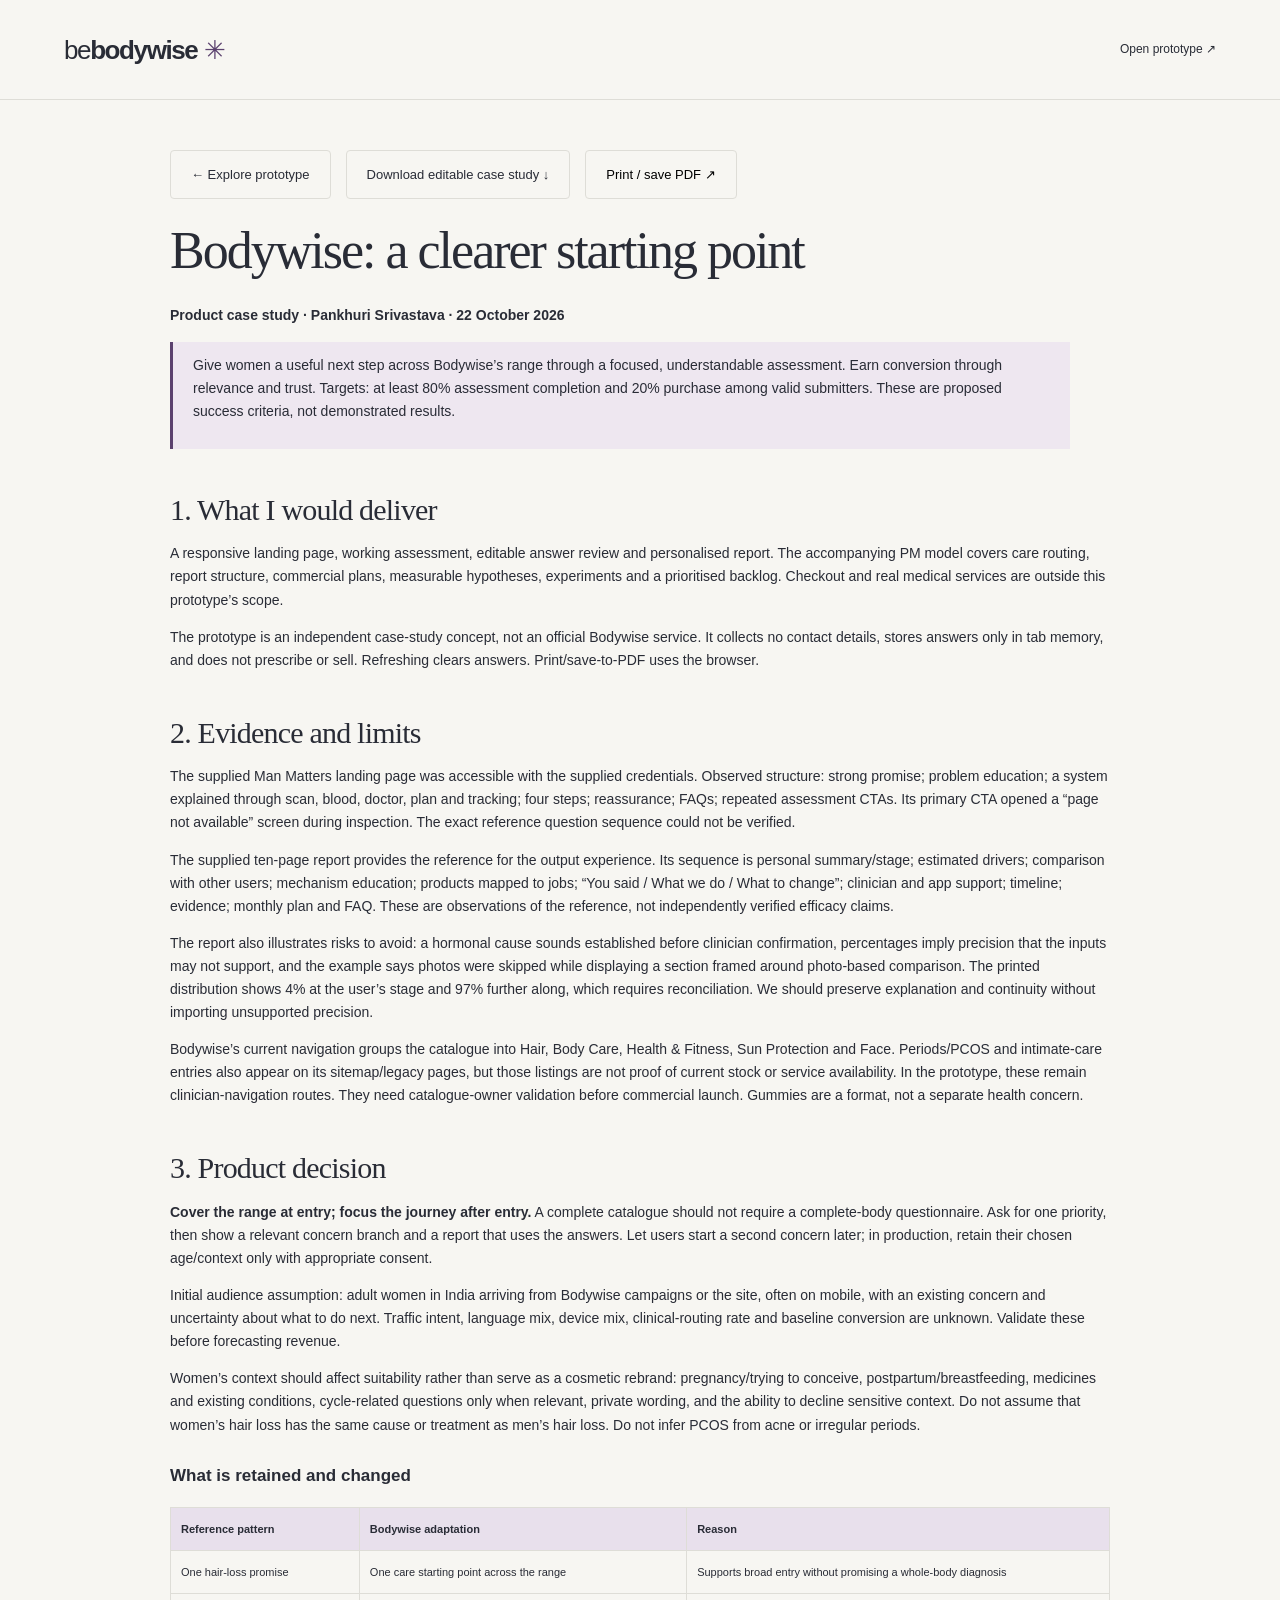
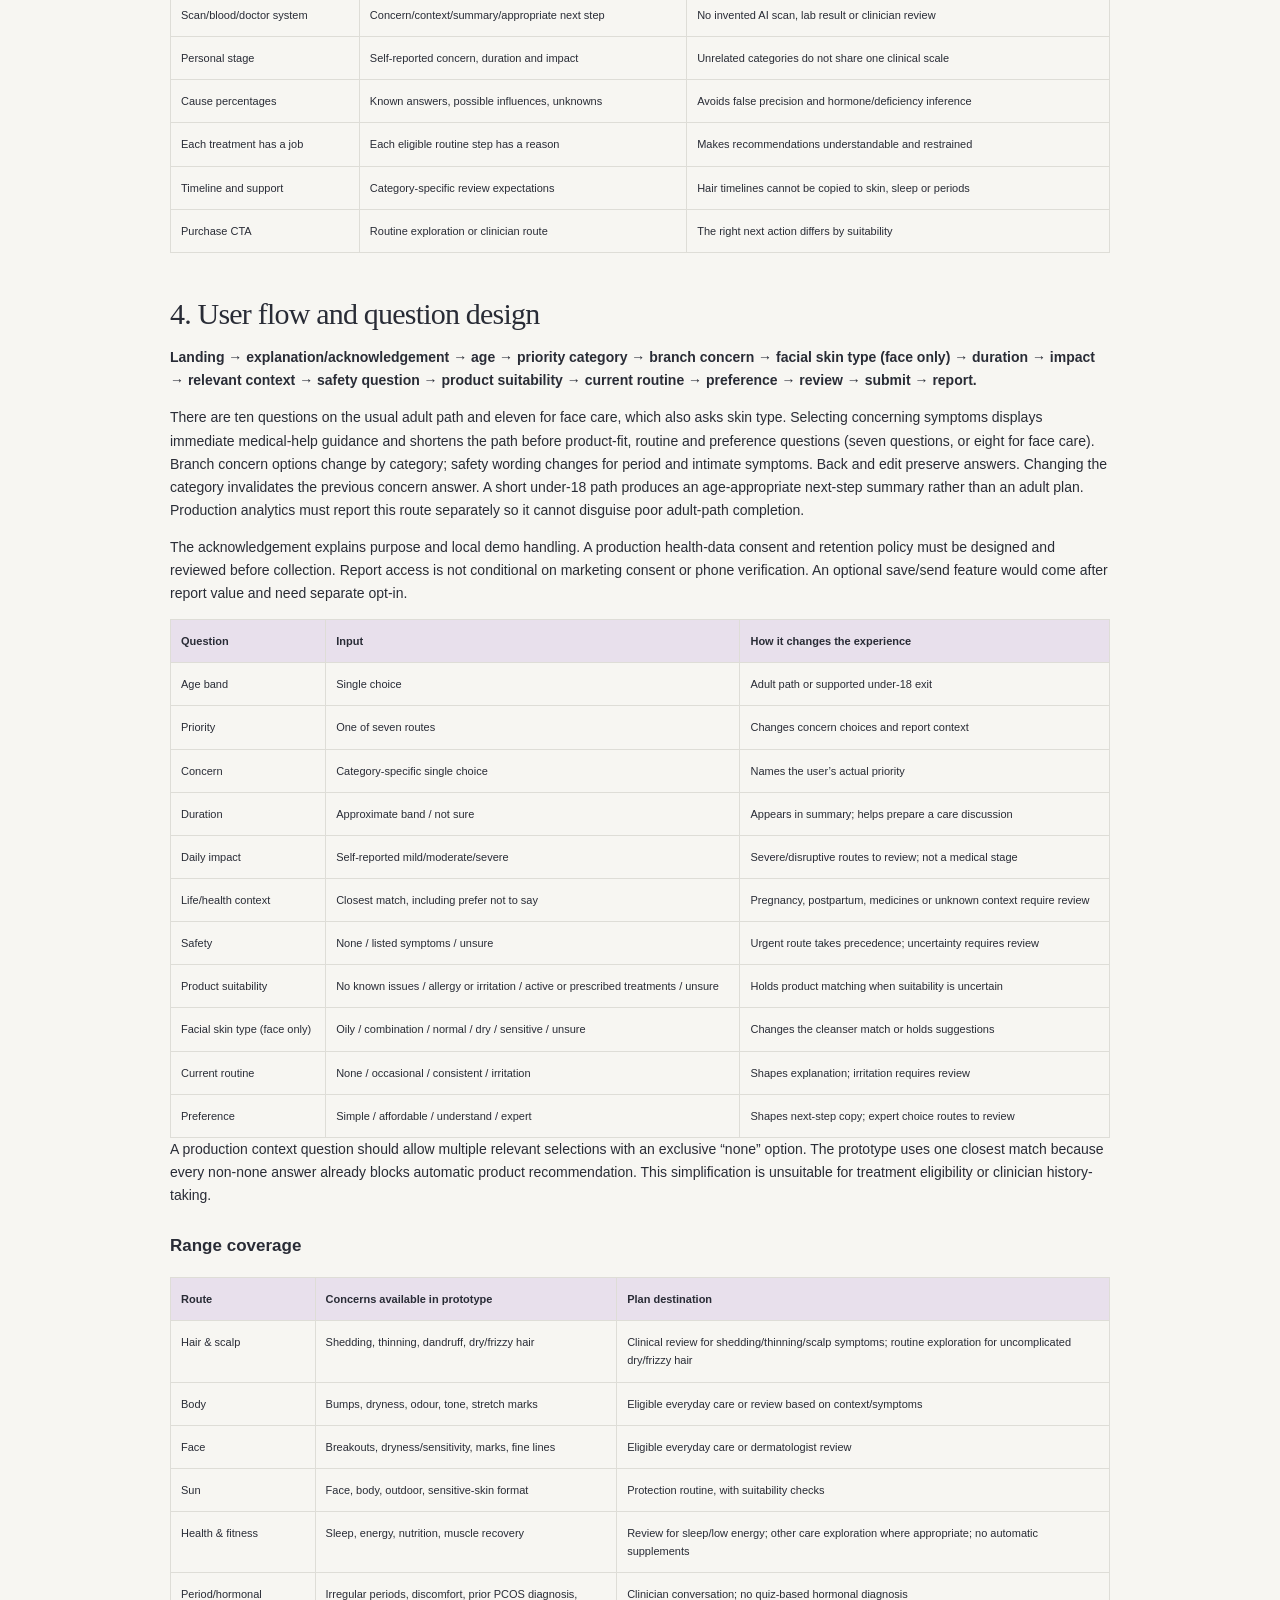
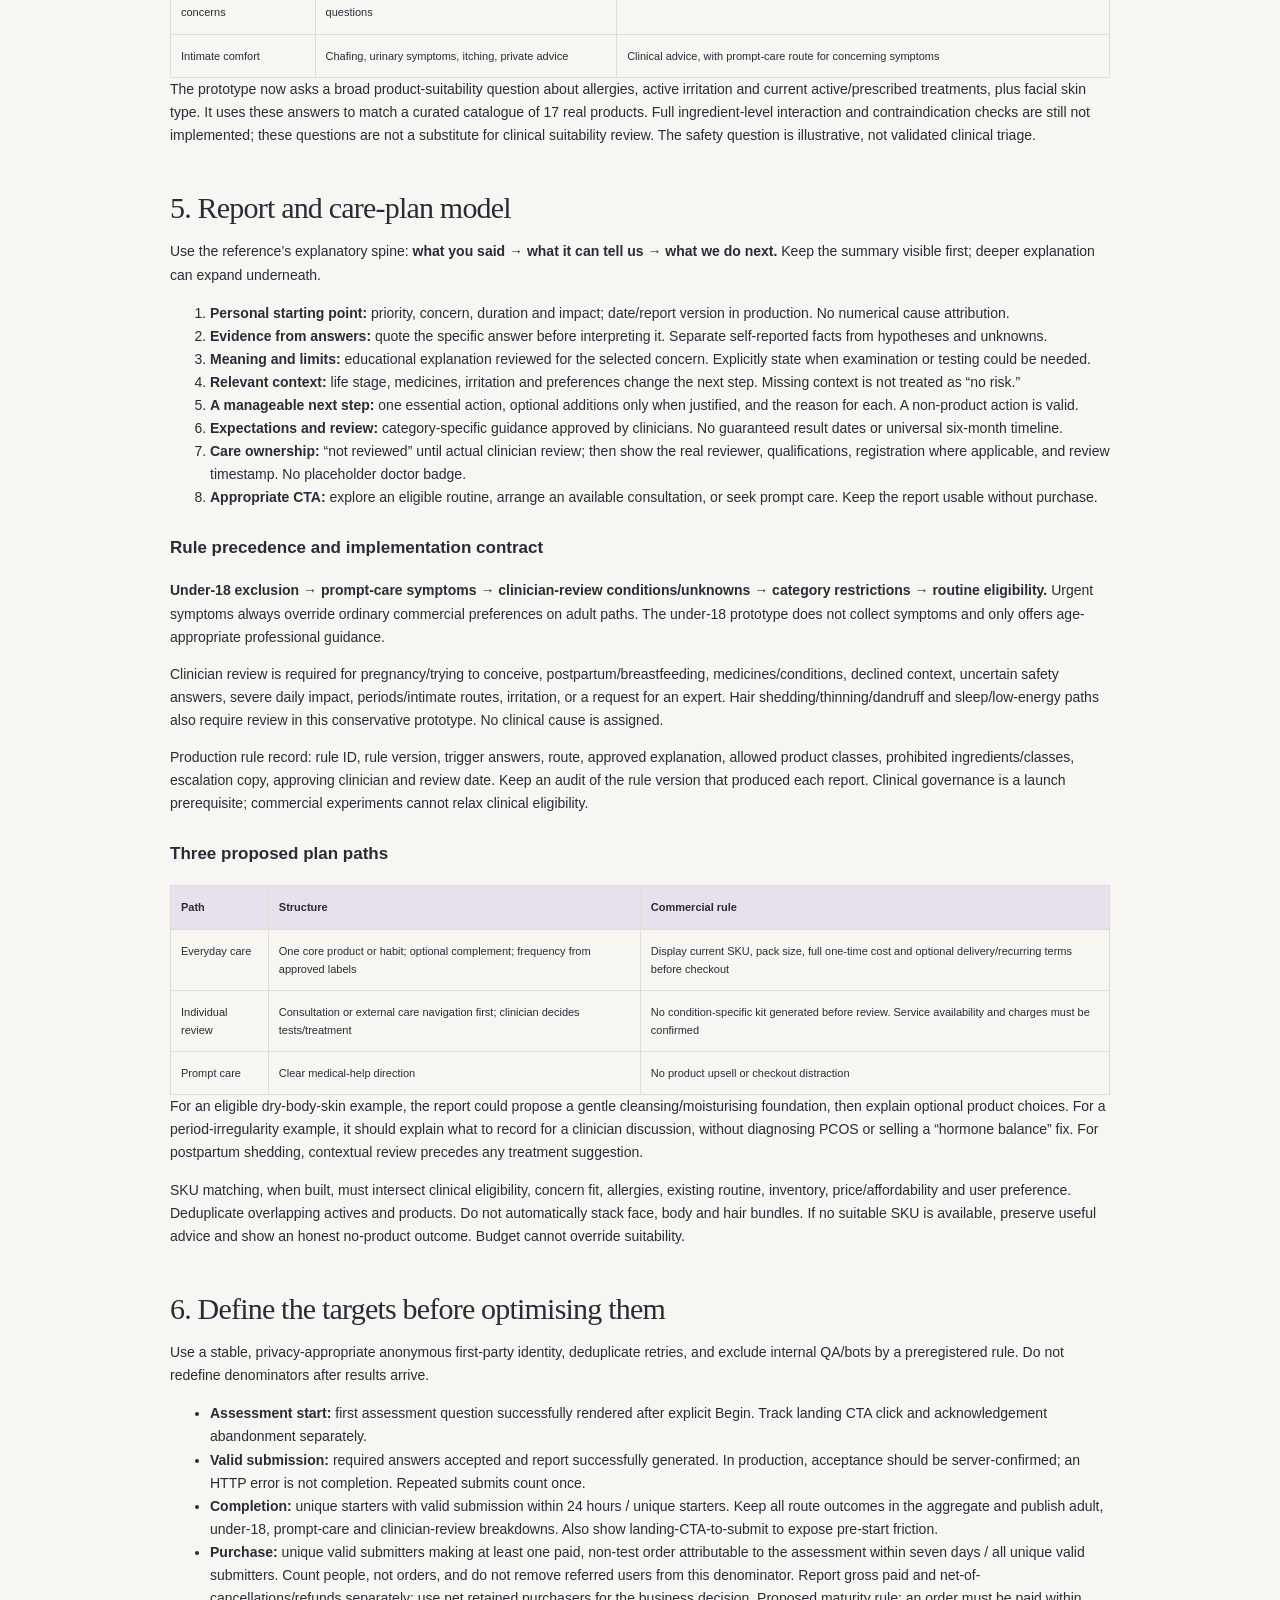
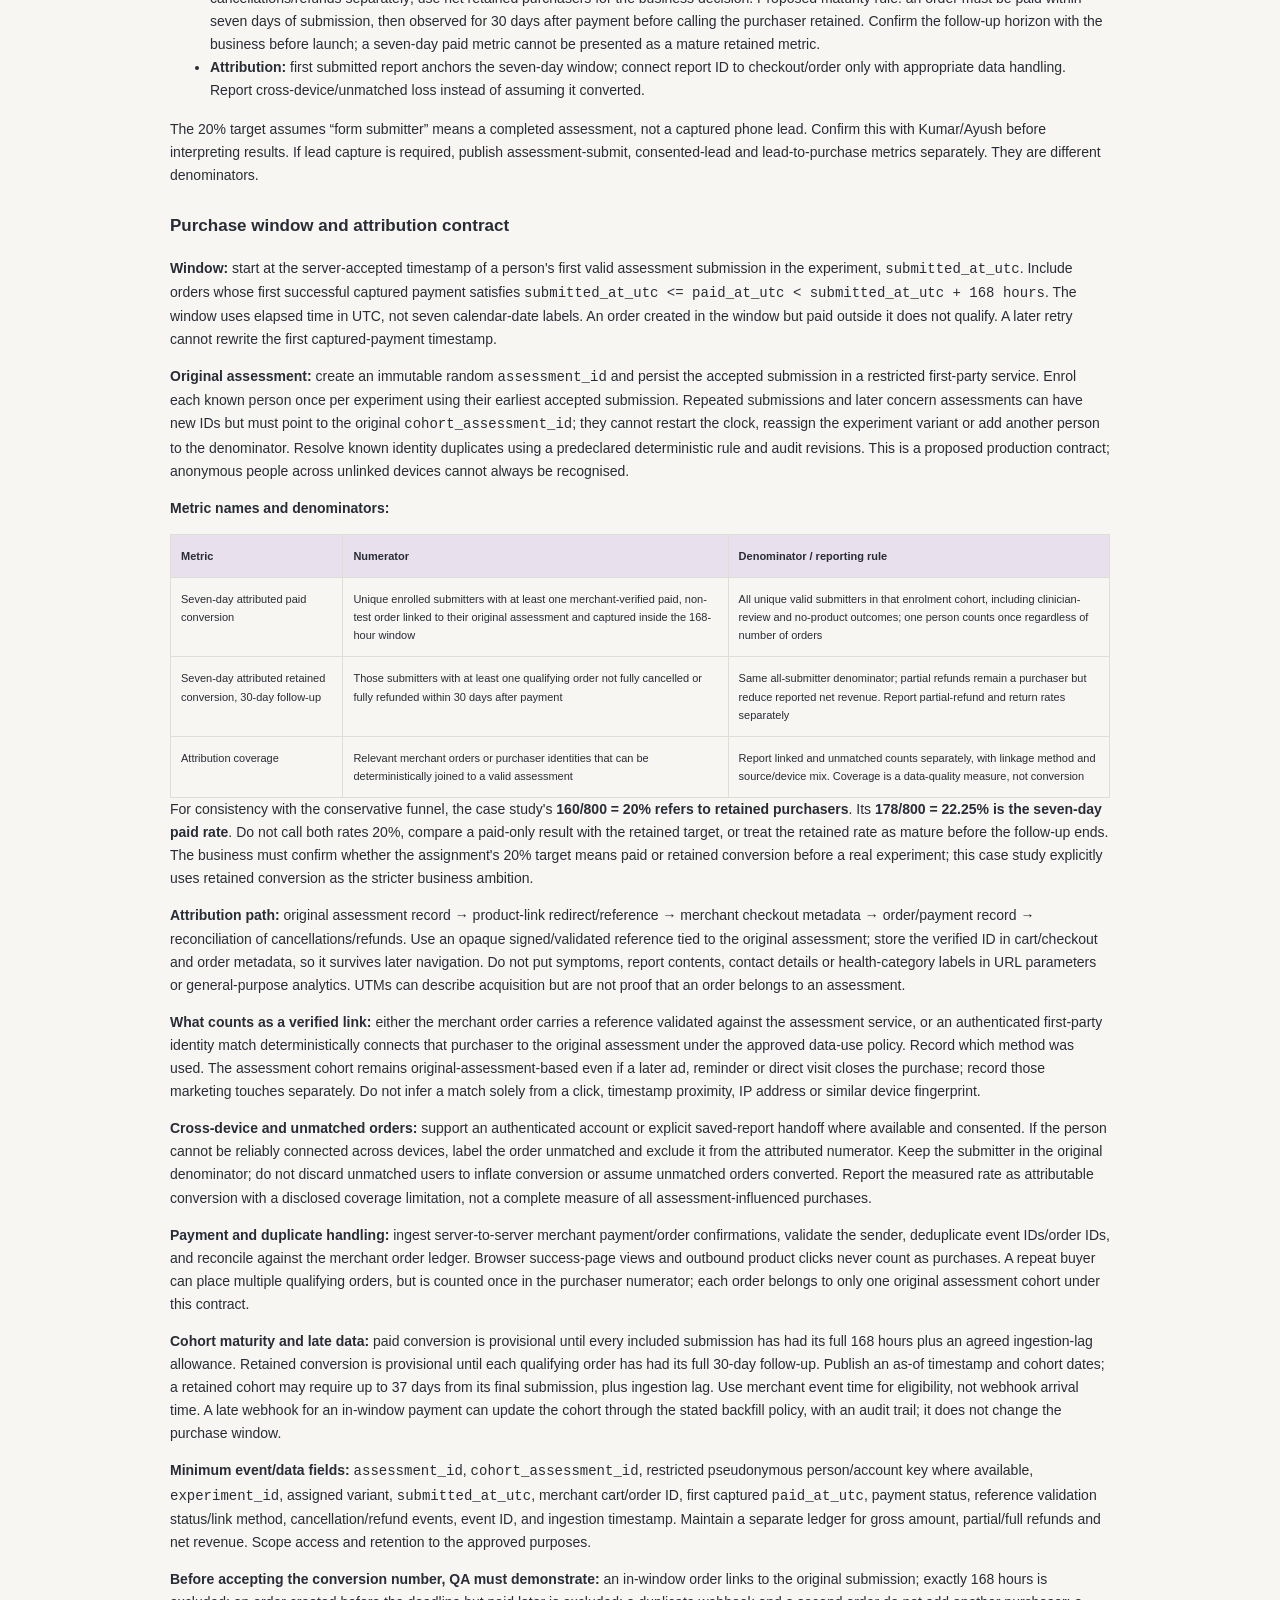
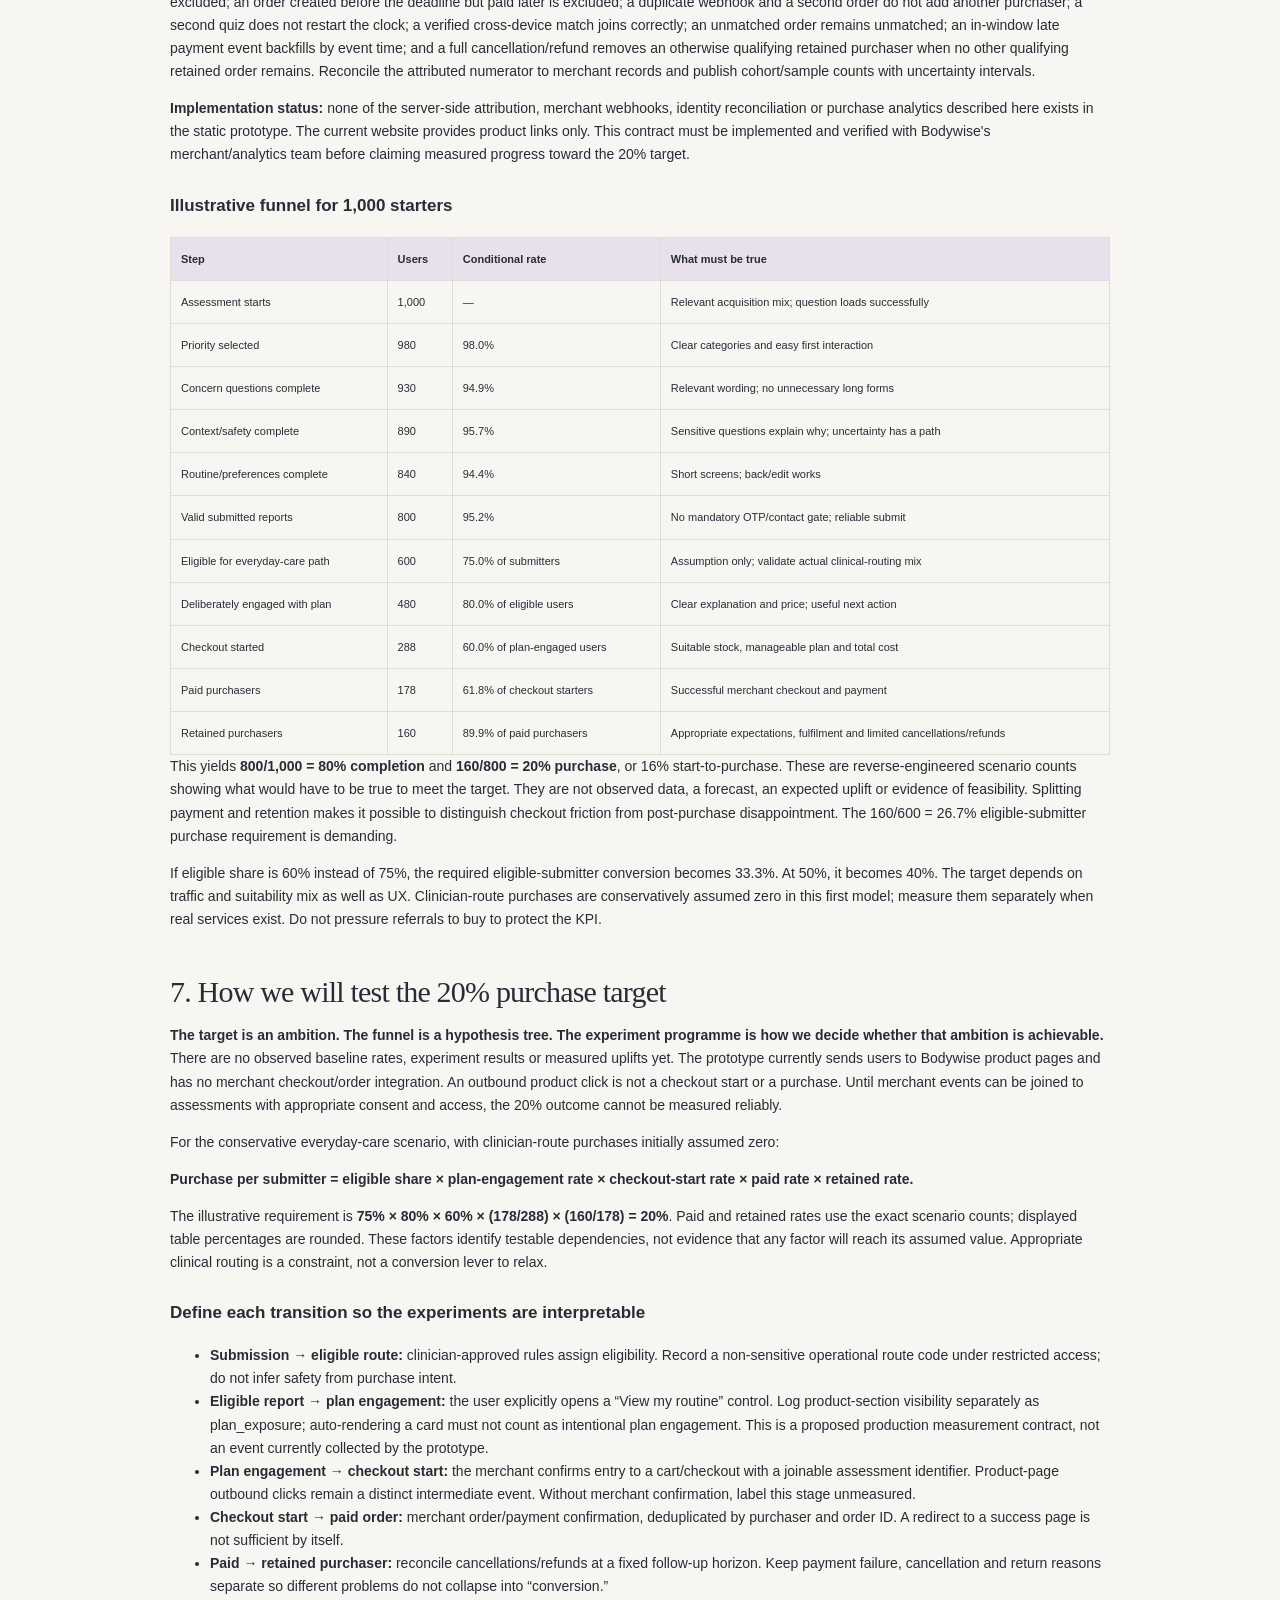
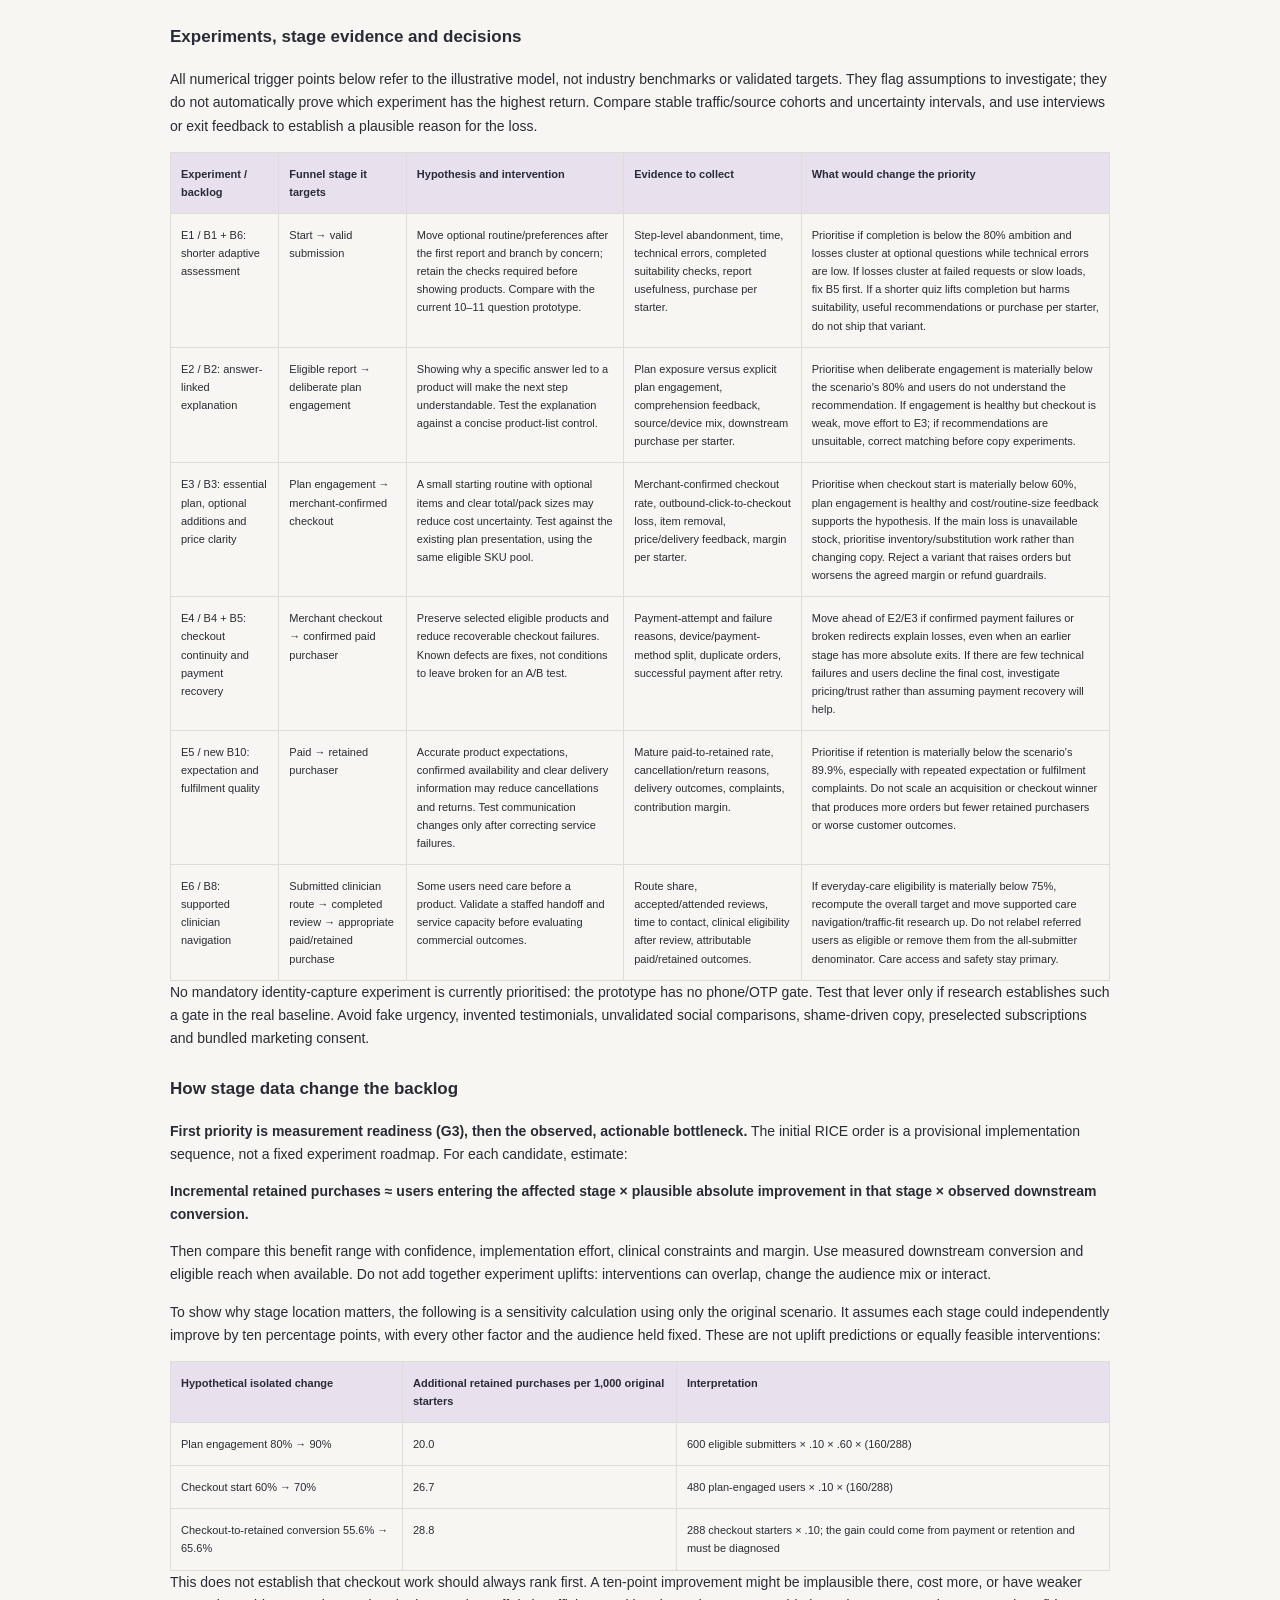
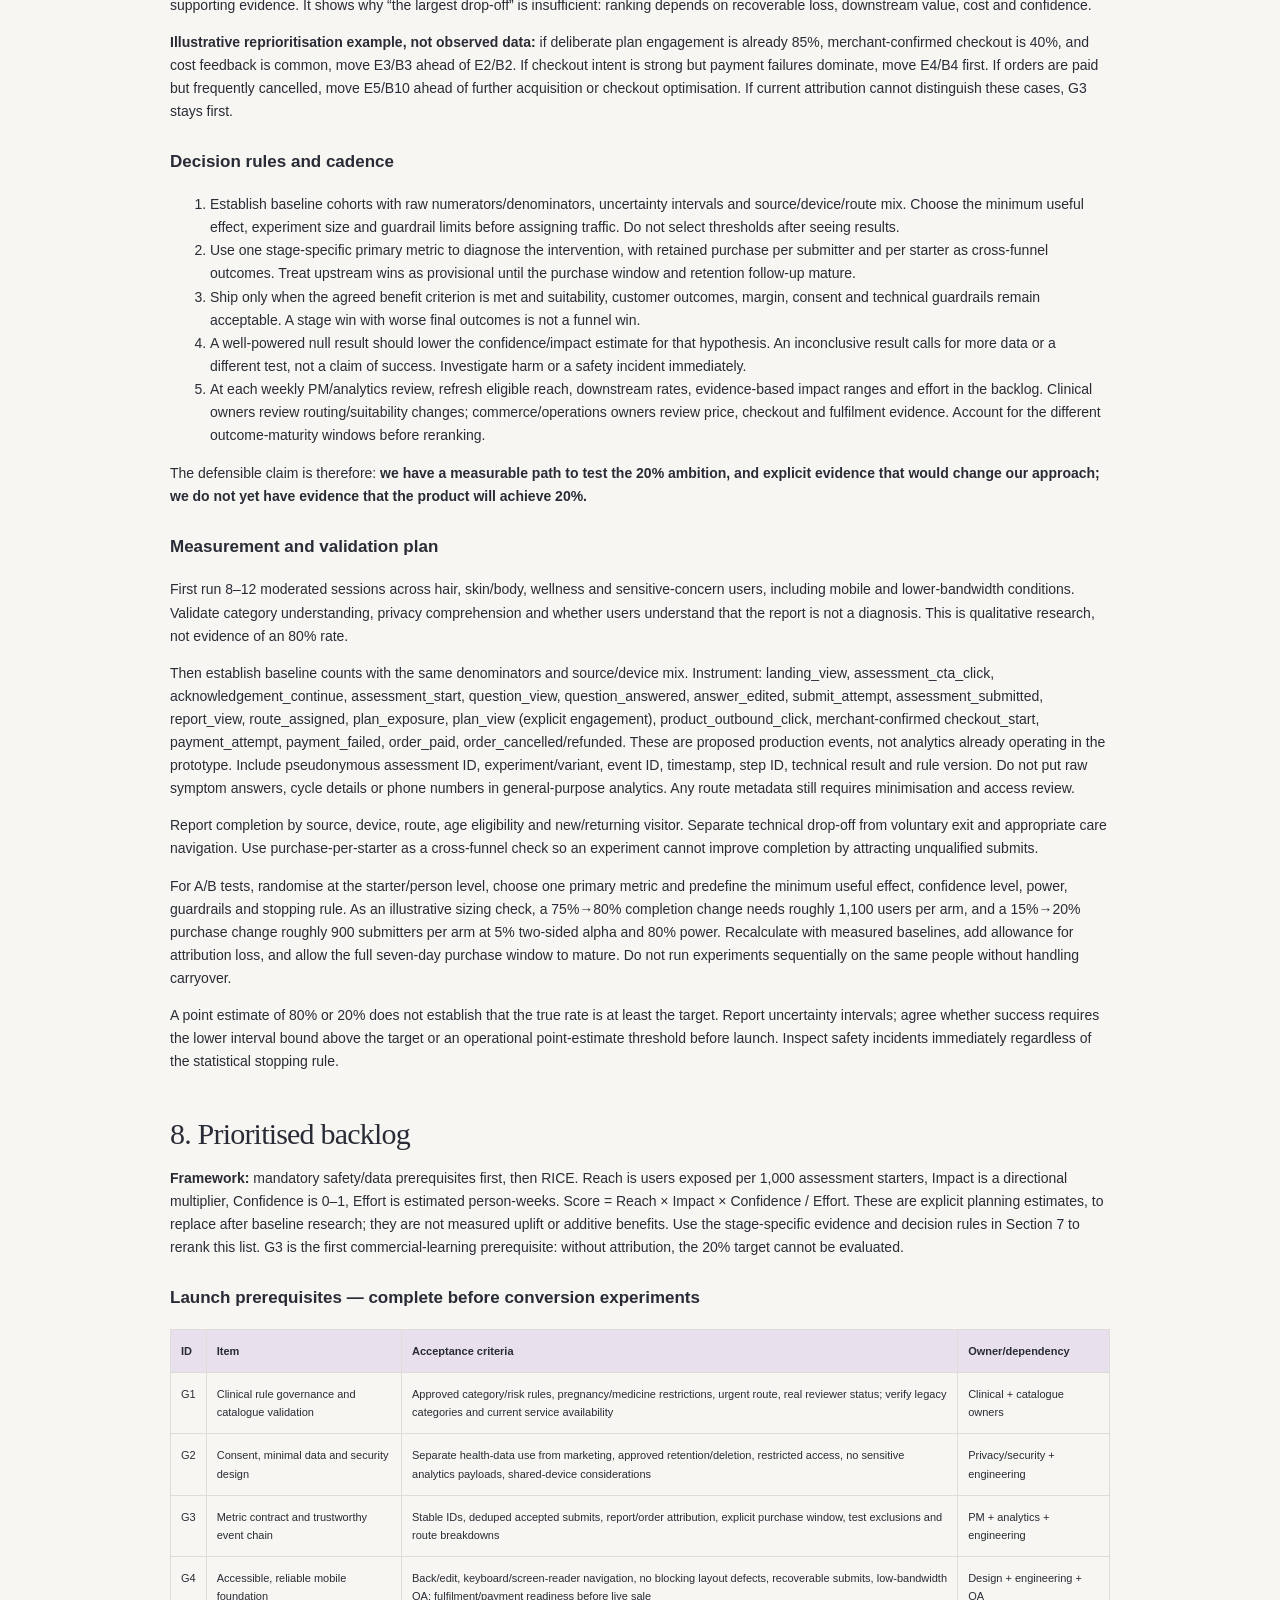
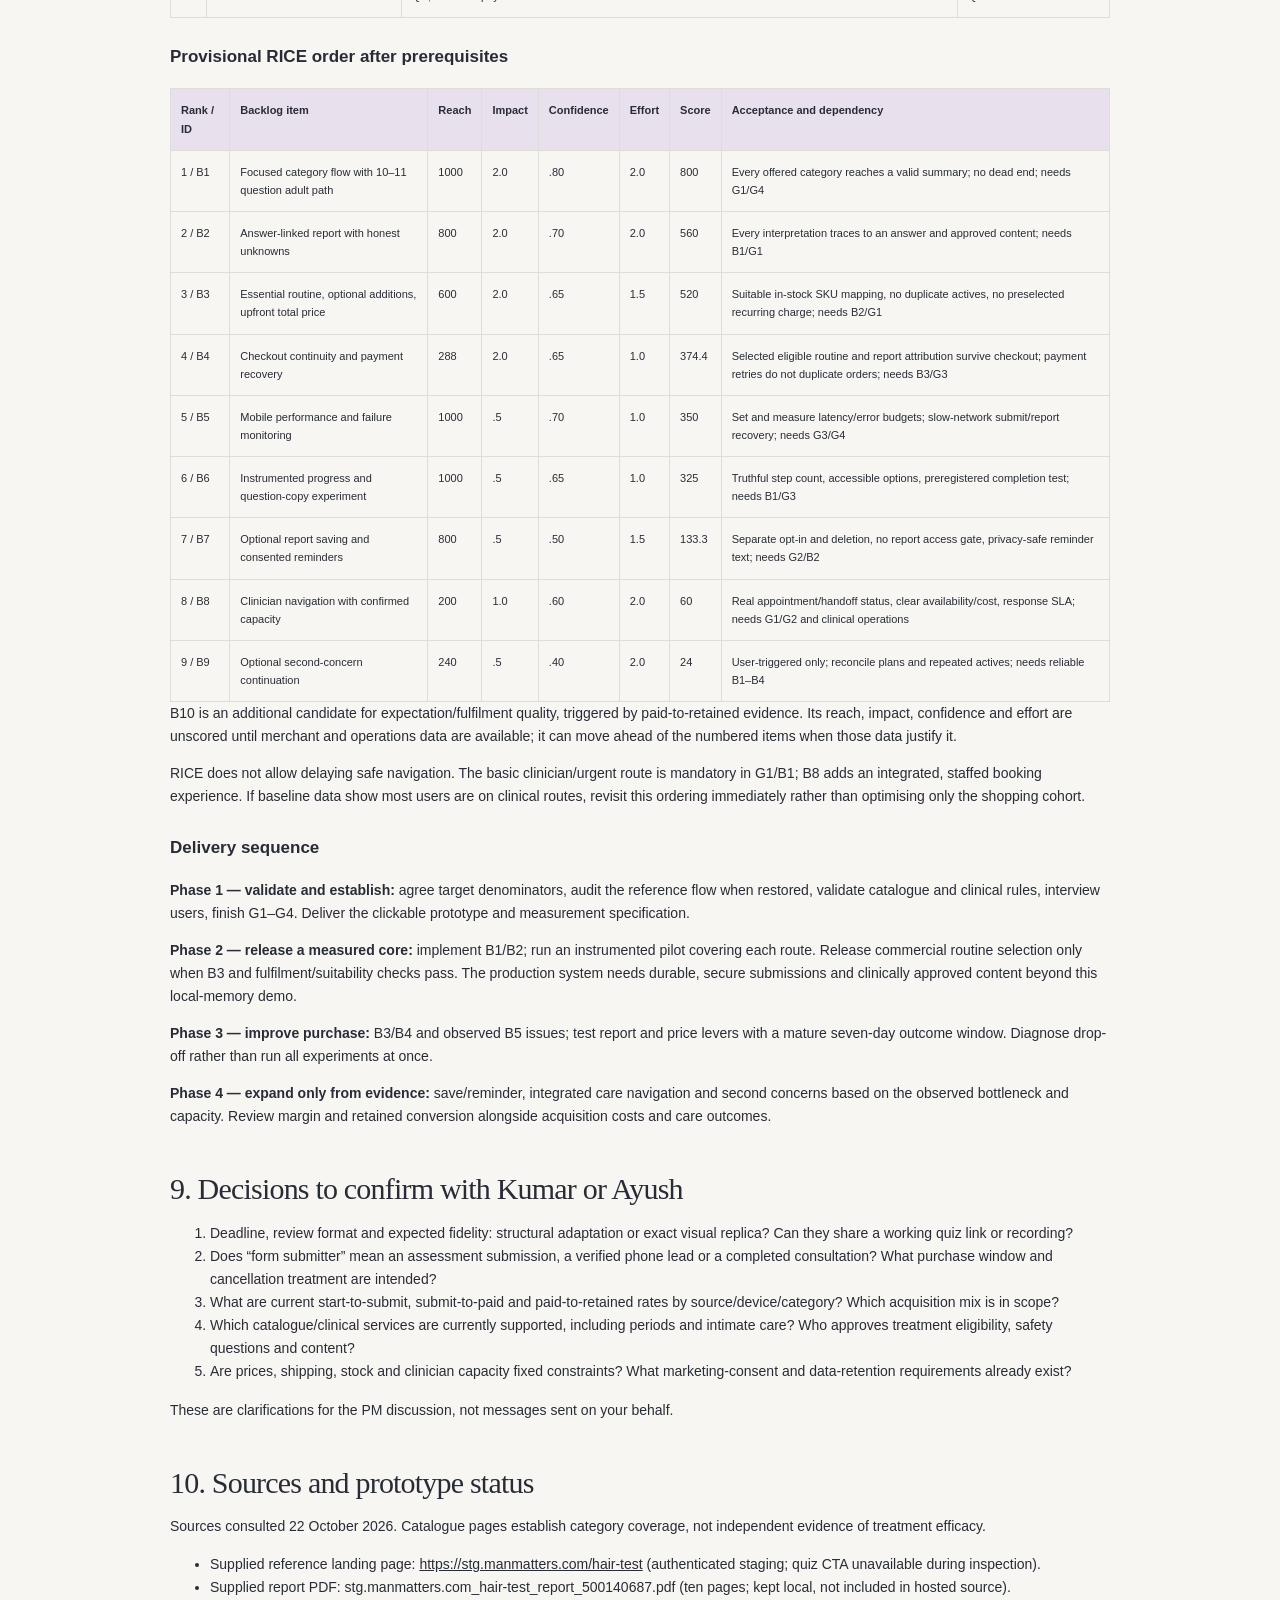
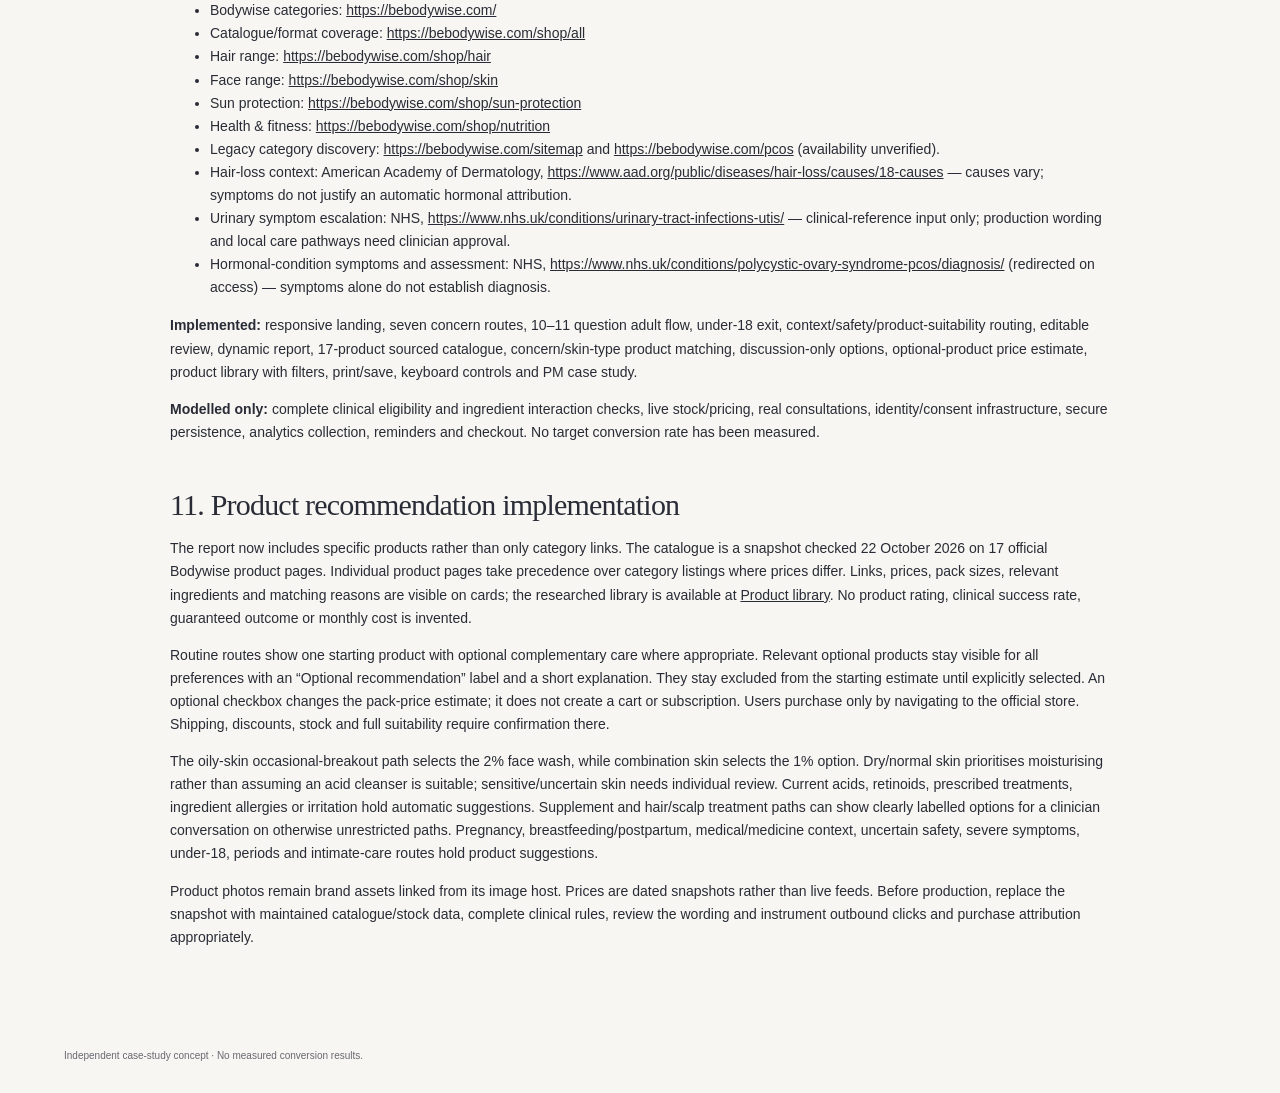
==== commit dd4333ec: "Define seven-day purchase attribution contract Specify a fixed 168-hour payment window anchored to t" ====
--- a/case-study.html
+++ b/case-study.html
@@ -228,6 +228,43 @@
 <li><strong>Attribution:</strong> first submitted report anchors the seven-day window; connect report ID to checkout/order only with appropriate data handling. Report cross-device/unmatched loss instead of assuming it converted.</li>
 </ul>
 <p>The 20% target assumes “form submitter” means a completed assessment, not a captured phone lead. Confirm this with Kumar/Ayush before interpreting results. If lead capture is required, publish assessment-submit, consented-lead and lead-to-purchase metrics separately. They are different denominators.</p>
+<h3>Purchase window and attribution contract</h3>
+<p><strong>Window:</strong> start at the server-accepted timestamp of a person&#39;s first valid assessment submission in the experiment, <code>submitted_at_utc</code>. Include orders whose first successful captured payment satisfies <code>submitted_at_utc &lt;= paid_at_utc &lt; submitted_at_utc + 168 hours</code>. The window uses elapsed time in UTC, not seven calendar-date labels. An order created in the window but paid outside it does not qualify. A later retry cannot rewrite the first captured-payment timestamp.</p>
+<p><strong>Original assessment:</strong> create an immutable random <code>assessment_id</code> and persist the accepted submission in a restricted first-party service. Enrol each known person once per experiment using their earliest accepted submission. Repeated submissions and later concern assessments can have new IDs but must point to the original <code>cohort_assessment_id</code>; they cannot restart the clock, reassign the experiment variant or add another person to the denominator. Resolve known identity duplicates using a predeclared deterministic rule and audit revisions. This is a proposed production contract; anonymous people across unlinked devices cannot always be recognised.</p>
+<p><strong>Metric names and denominators:</strong></p>
+<div class="table-scroll"><table>
+<thead>
+<tr>
+<th>Metric</th>
+<th>Numerator</th>
+<th>Denominator / reporting rule</th>
+</tr>
+</thead>
+<tbody><tr>
+<td>Seven-day attributed paid conversion</td>
+<td>Unique enrolled submitters with at least one merchant-verified paid, non-test order linked to their original assessment and captured inside the 168-hour window</td>
+<td>All unique valid submitters in that enrolment cohort, including clinician-review and no-product outcomes; one person counts once regardless of number of orders</td>
+</tr>
+<tr>
+<td>Seven-day attributed retained conversion, 30-day follow-up</td>
+<td>Those submitters with at least one qualifying order not fully cancelled or fully refunded within 30 days after payment</td>
+<td>Same all-submitter denominator; partial refunds remain a purchaser but reduce reported net revenue. Report partial-refund and return rates separately</td>
+</tr>
+<tr>
+<td>Attribution coverage</td>
+<td>Relevant merchant orders or purchaser identities that can be deterministically joined to a valid assessment</td>
+<td>Report linked and unmatched counts separately, with linkage method and source/device mix. Coverage is a data-quality measure, not conversion</td>
+</tr>
+</tbody></table></div>
+<p>For consistency with the conservative funnel, the case study&#39;s <strong>160/800 = 20% refers to retained purchasers</strong>. Its <strong>178/800 = 22.25% is the seven-day paid rate</strong>. Do not call both rates 20%, compare a paid-only result with the retained target, or treat the retained rate as mature before the follow-up ends. The business must confirm whether the assignment&#39;s 20% target means paid or retained conversion before a real experiment; this case study explicitly uses retained conversion as the stricter business ambition.</p>
+<p><strong>Attribution path:</strong> original assessment record → product-link redirect/reference → merchant checkout metadata → order/payment record → reconciliation of cancellations/refunds. Use an opaque signed/validated reference tied to the original assessment; store the verified ID in cart/checkout and order metadata, so it survives later navigation. Do not put symptoms, report contents, contact details or health-category labels in URL parameters or general-purpose analytics. UTMs can describe acquisition but are not proof that an order belongs to an assessment.</p>
+<p><strong>What counts as a verified link:</strong> either the merchant order carries a reference validated against the assessment service, or an authenticated first-party identity match deterministically connects that purchaser to the original assessment under the approved data-use policy. Record which method was used. The assessment cohort remains original-assessment-based even if a later ad, reminder or direct visit closes the purchase; record those marketing touches separately. Do not infer a match solely from a click, timestamp proximity, IP address or similar device fingerprint.</p>
+<p><strong>Cross-device and unmatched orders:</strong> support an authenticated account or explicit saved-report handoff where available and consented. If the person cannot be reliably connected across devices, label the order unmatched and exclude it from the attributed numerator. Keep the submitter in the original denominator; do not discard unmatched users to inflate conversion or assume unmatched orders converted. Report the measured rate as attributable conversion with a disclosed coverage limitation, not a complete measure of all assessment-influenced purchases.</p>
+<p><strong>Payment and duplicate handling:</strong> ingest server-to-server merchant payment/order confirmations, validate the sender, deduplicate event IDs/order IDs, and reconcile against the merchant order ledger. Browser success-page views and outbound product clicks never count as purchases. A repeat buyer can place multiple qualifying orders, but is counted once in the purchaser numerator; each order belongs to only one original assessment cohort under this contract.</p>
+<p><strong>Cohort maturity and late data:</strong> paid conversion is provisional until every included submission has had its full 168 hours plus an agreed ingestion-lag allowance. Retained conversion is provisional until each qualifying order has had its full 30-day follow-up. Publish an as-of timestamp and cohort dates; a retained cohort may require up to 37 days from its final submission, plus ingestion lag. Use merchant event time for eligibility, not webhook arrival time. A late webhook for an in-window payment can update the cohort through the stated backfill policy, with an audit trail; it does not change the purchase window.</p>
+<p><strong>Minimum event/data fields:</strong> <code>assessment_id</code>, <code>cohort_assessment_id</code>, restricted pseudonymous person/account key where available, <code>experiment_id</code>, assigned variant, <code>submitted_at_utc</code>, merchant cart/order ID, first captured <code>paid_at_utc</code>, payment status, reference validation status/link method, cancellation/refund events, event ID, and ingestion timestamp. Maintain a separate ledger for gross amount, partial/full refunds and net revenue. Scope access and retention to the approved purposes.</p>
+<p><strong>Before accepting the conversion number, QA must demonstrate:</strong> an in-window order links to the original submission; exactly 168 hours is excluded; an order created before the deadline but paid later is excluded; a duplicate webhook and a second order do not add another purchaser; a second quiz does not restart the clock; a verified cross-device match joins correctly; an unmatched order remains unmatched; an in-window late payment event backfills by event time; and a full cancellation/refund removes an otherwise qualifying retained purchaser when no other qualifying retained order remains. Reconcile the attributed numerator to merchant records and publish cohort/sample counts with uncertainty intervals.</p>
+<p><strong>Implementation status:</strong> none of the server-side attribution, merchant webhooks, identity reconciliation or purchase analytics described here exists in the static prototype. The current website provides product links only. This contract must be implemented and verified with Bodywise&#39;s merchant/analytics team before claiming measured progress toward the 20% target.</p>
 <h3>Illustrative funnel for 1,000 starters</h3>
 <div class="table-scroll"><table>
 <thead>
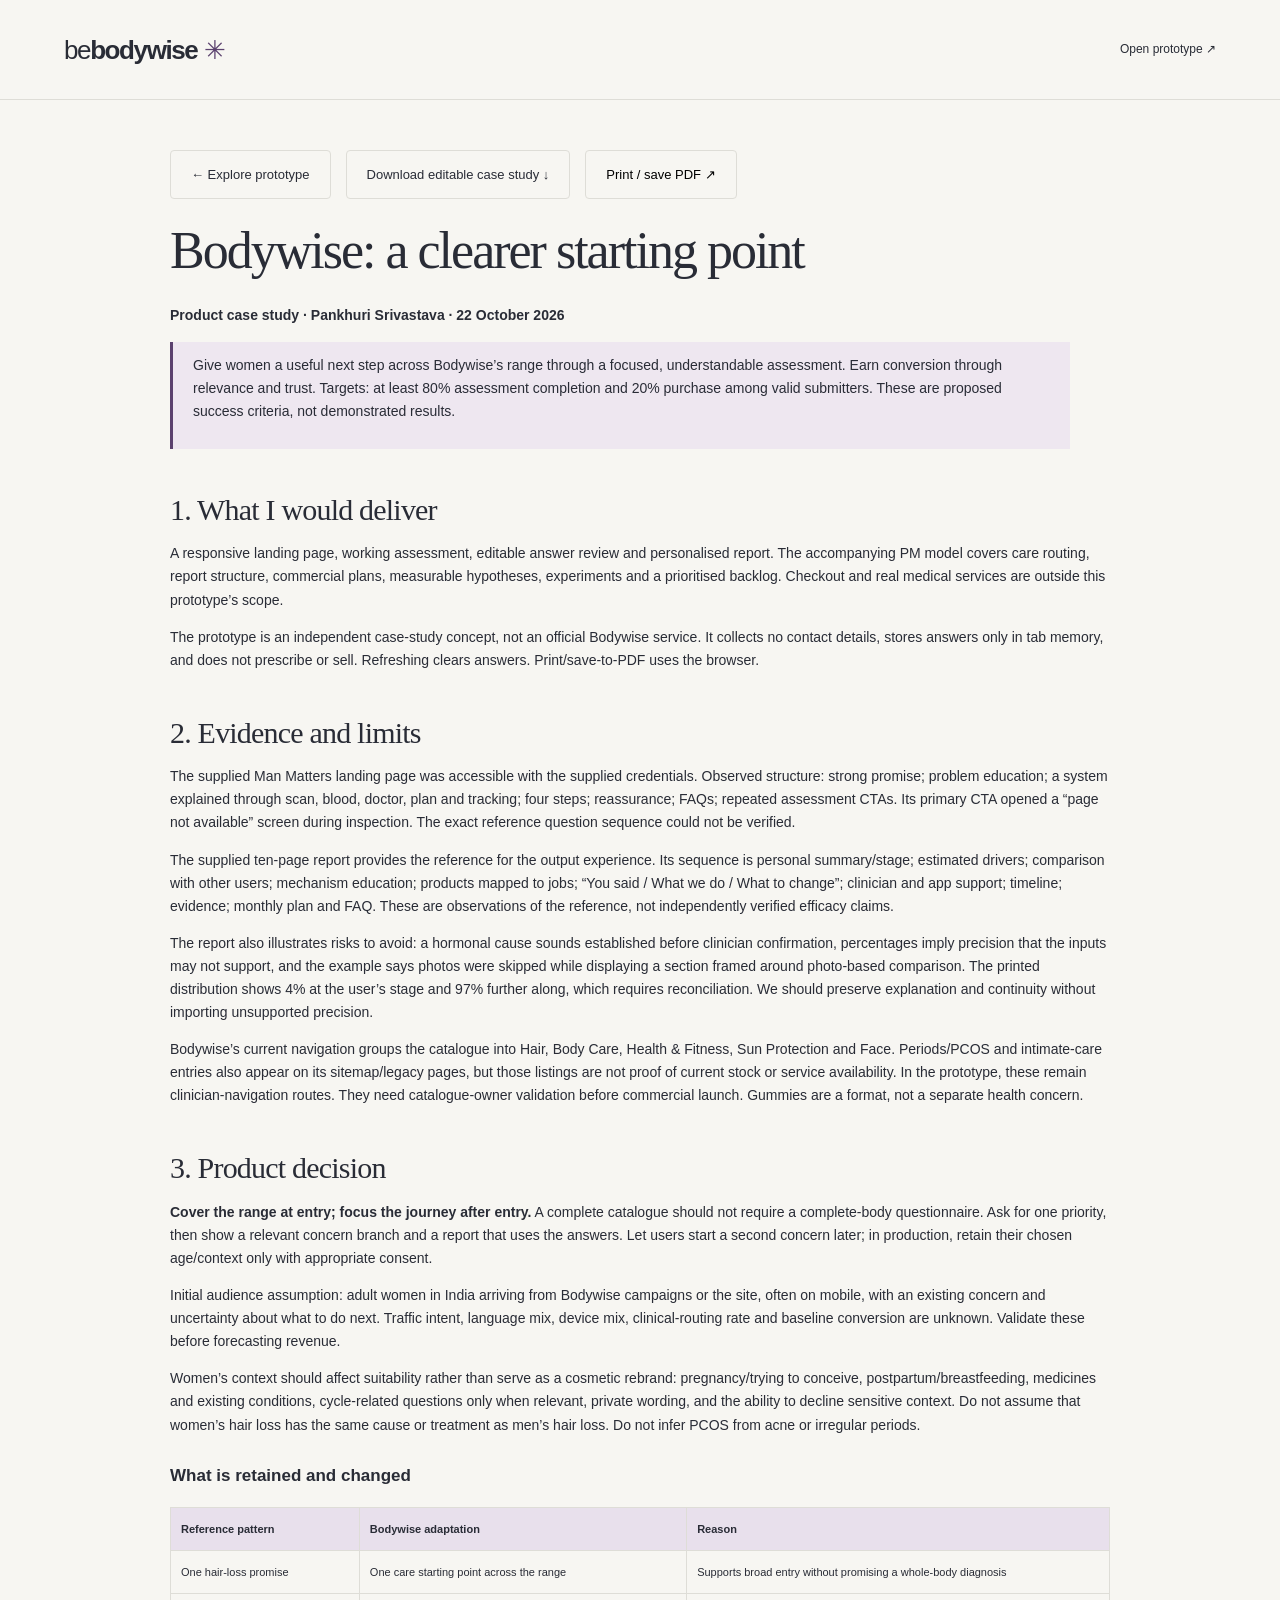
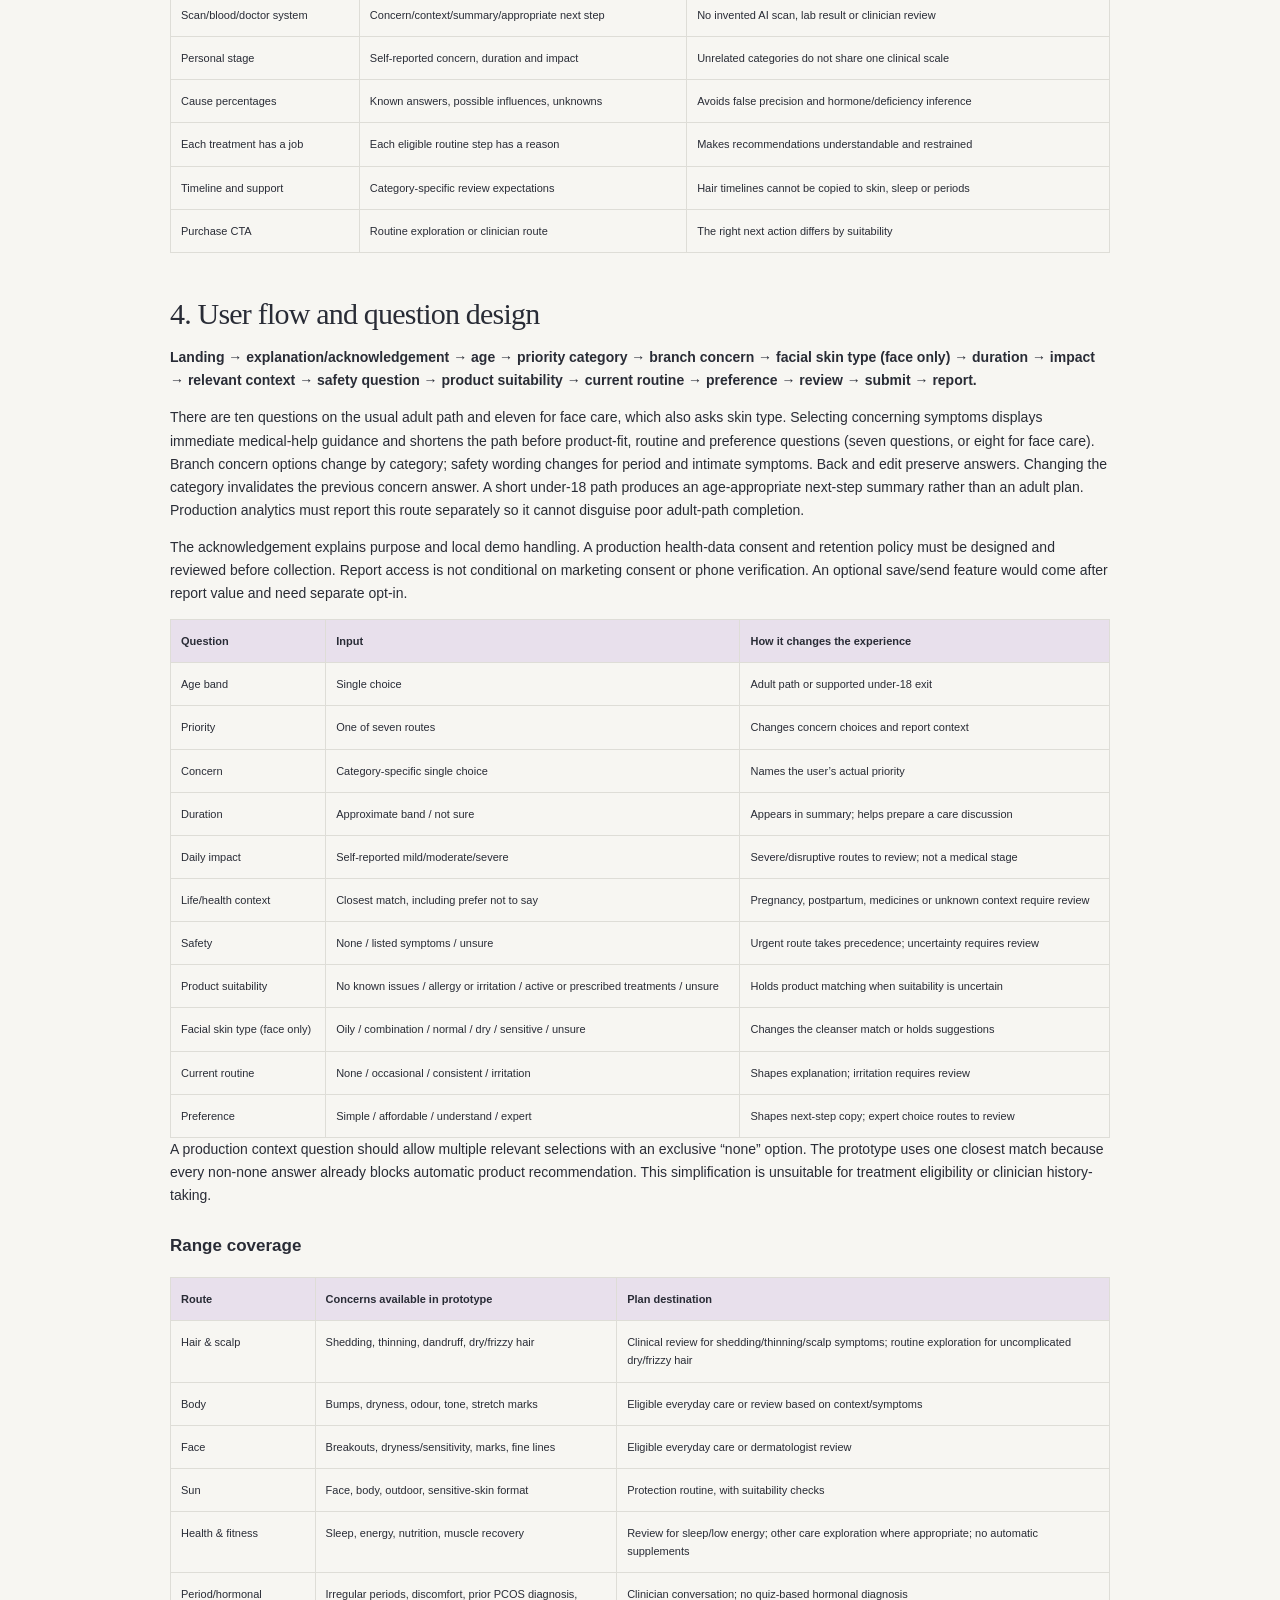
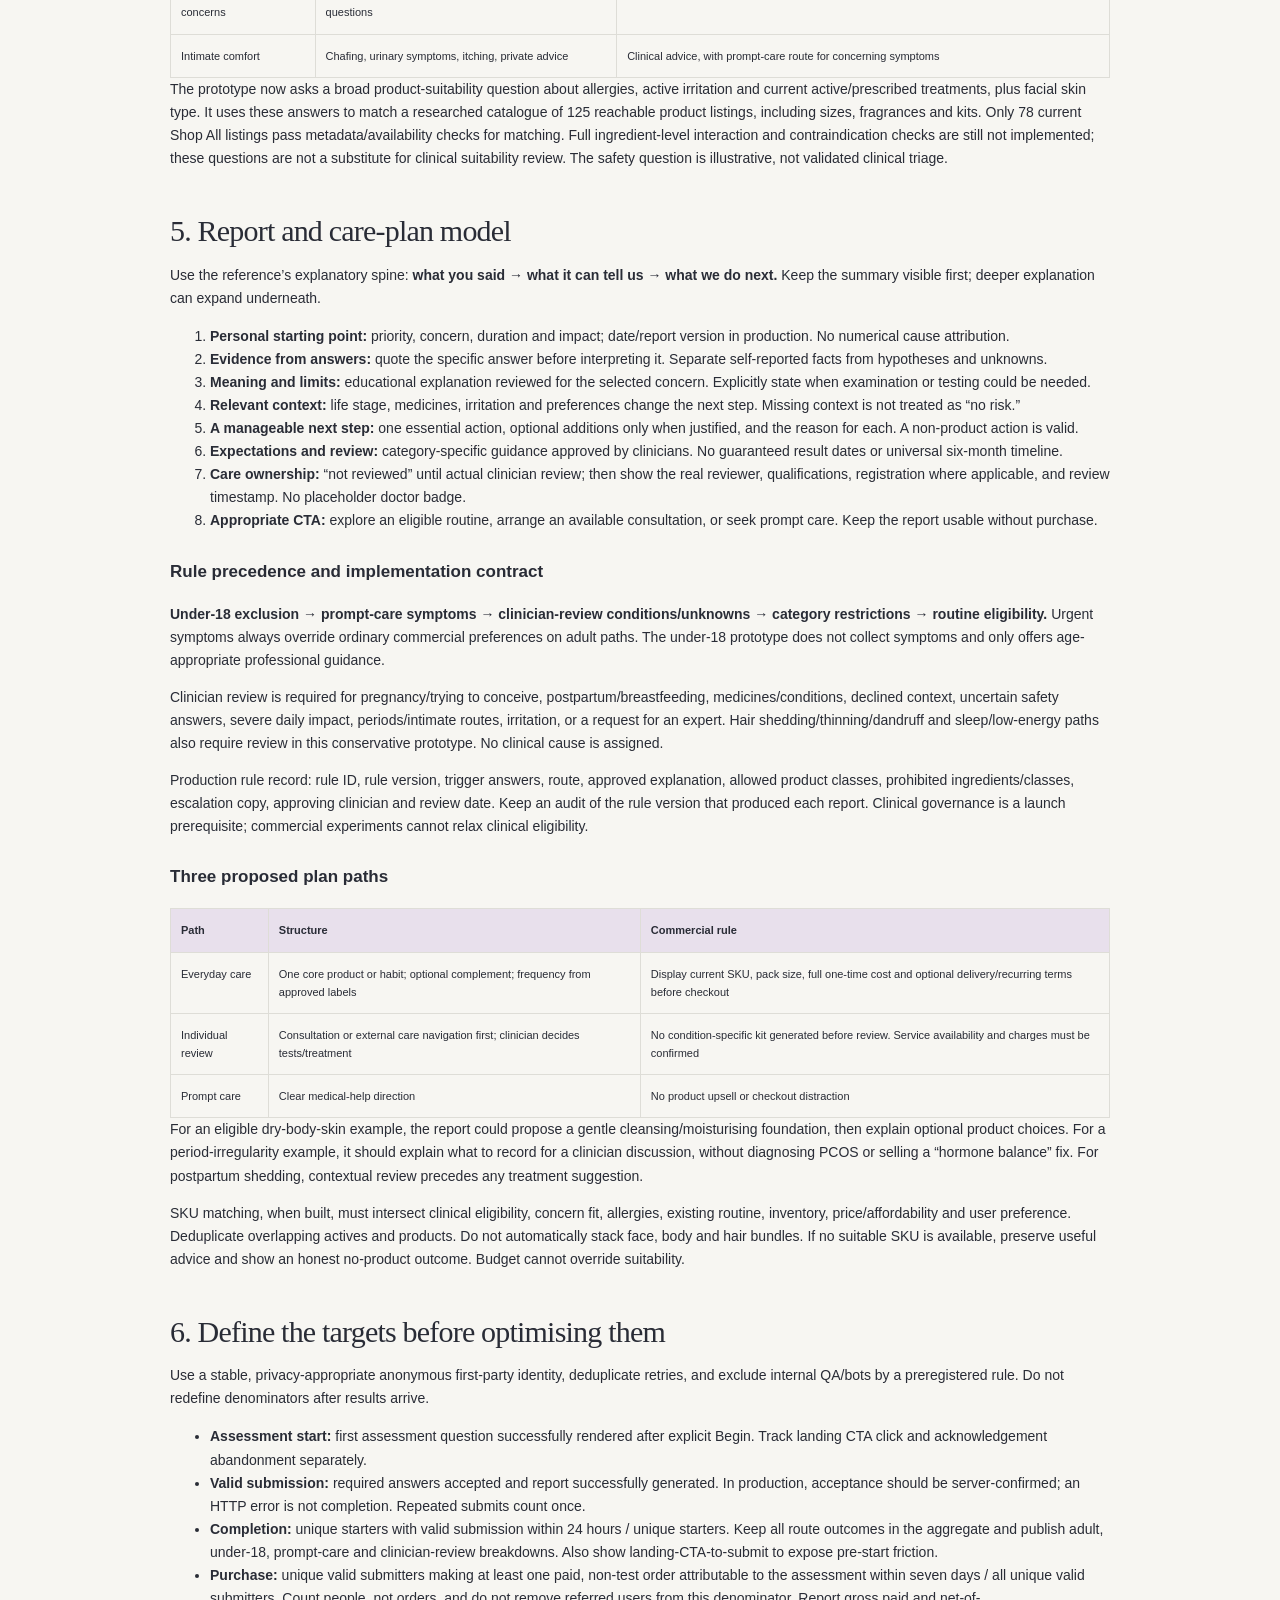
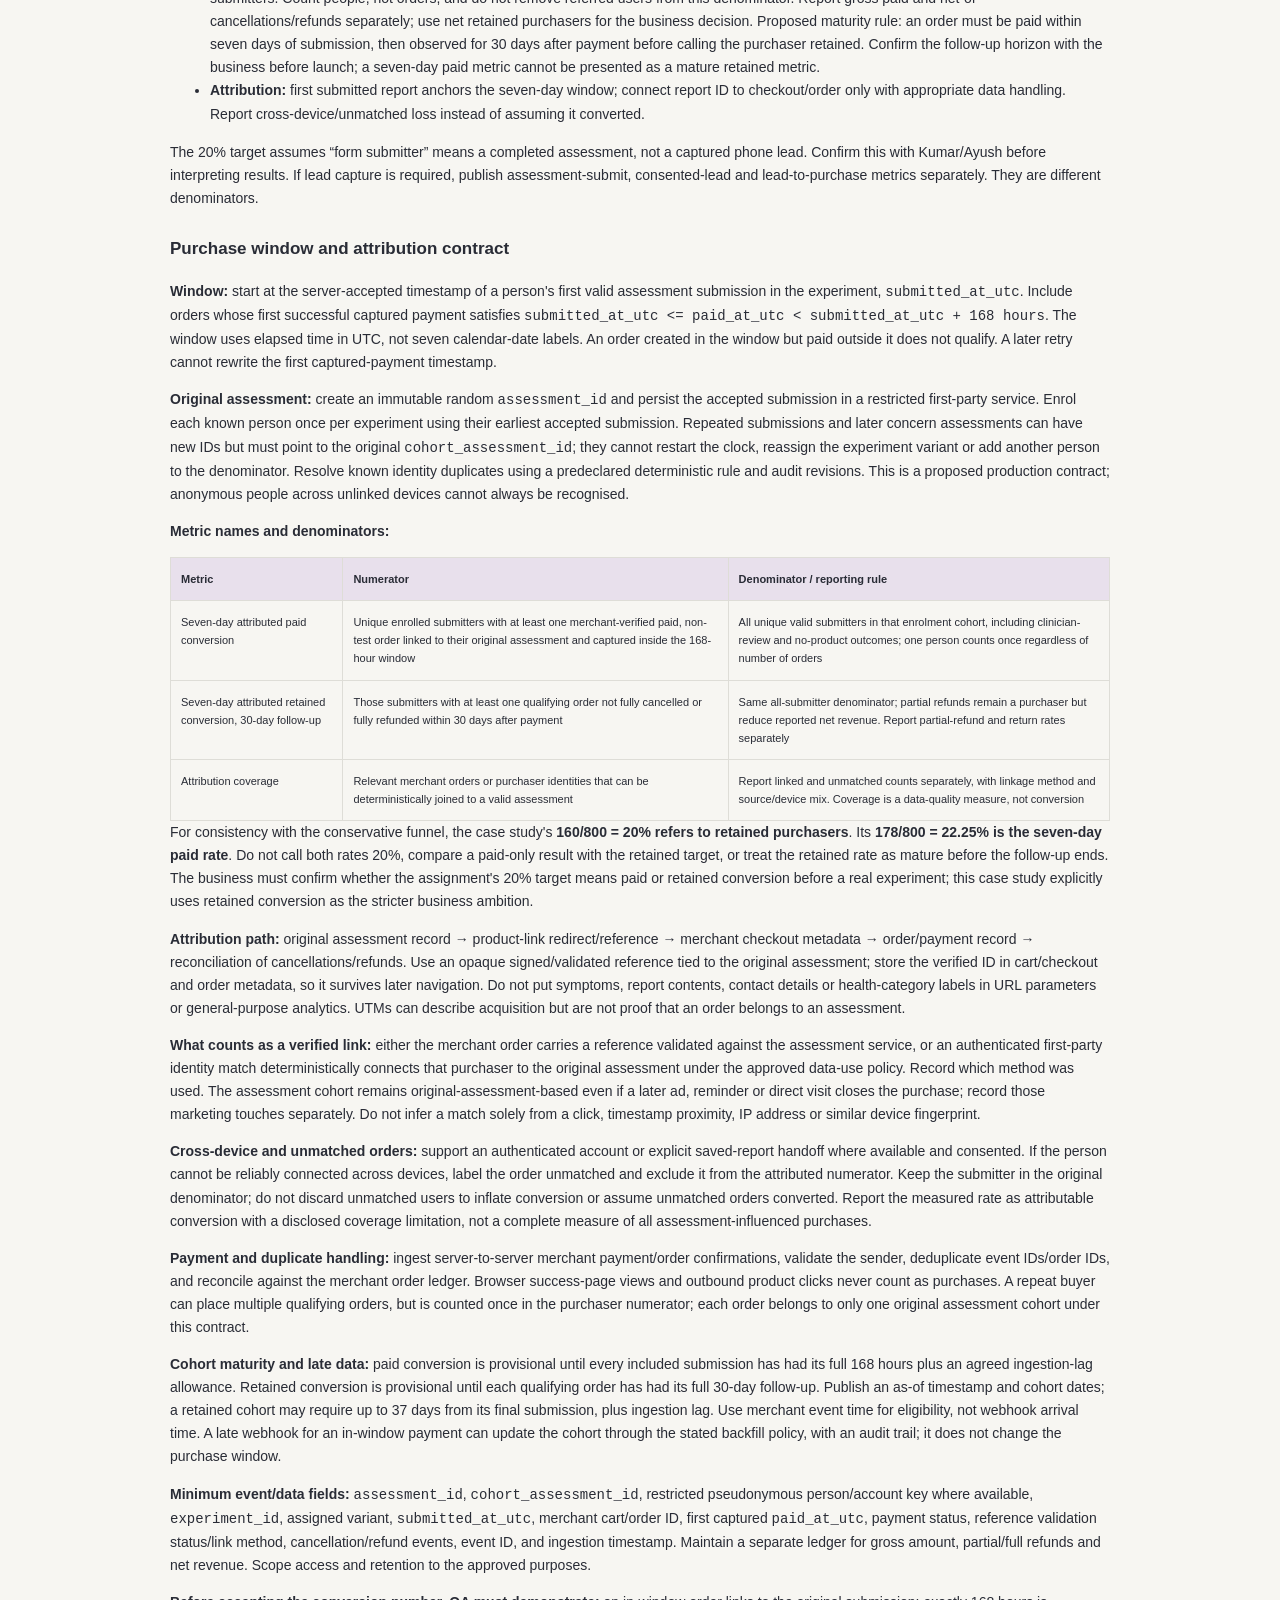
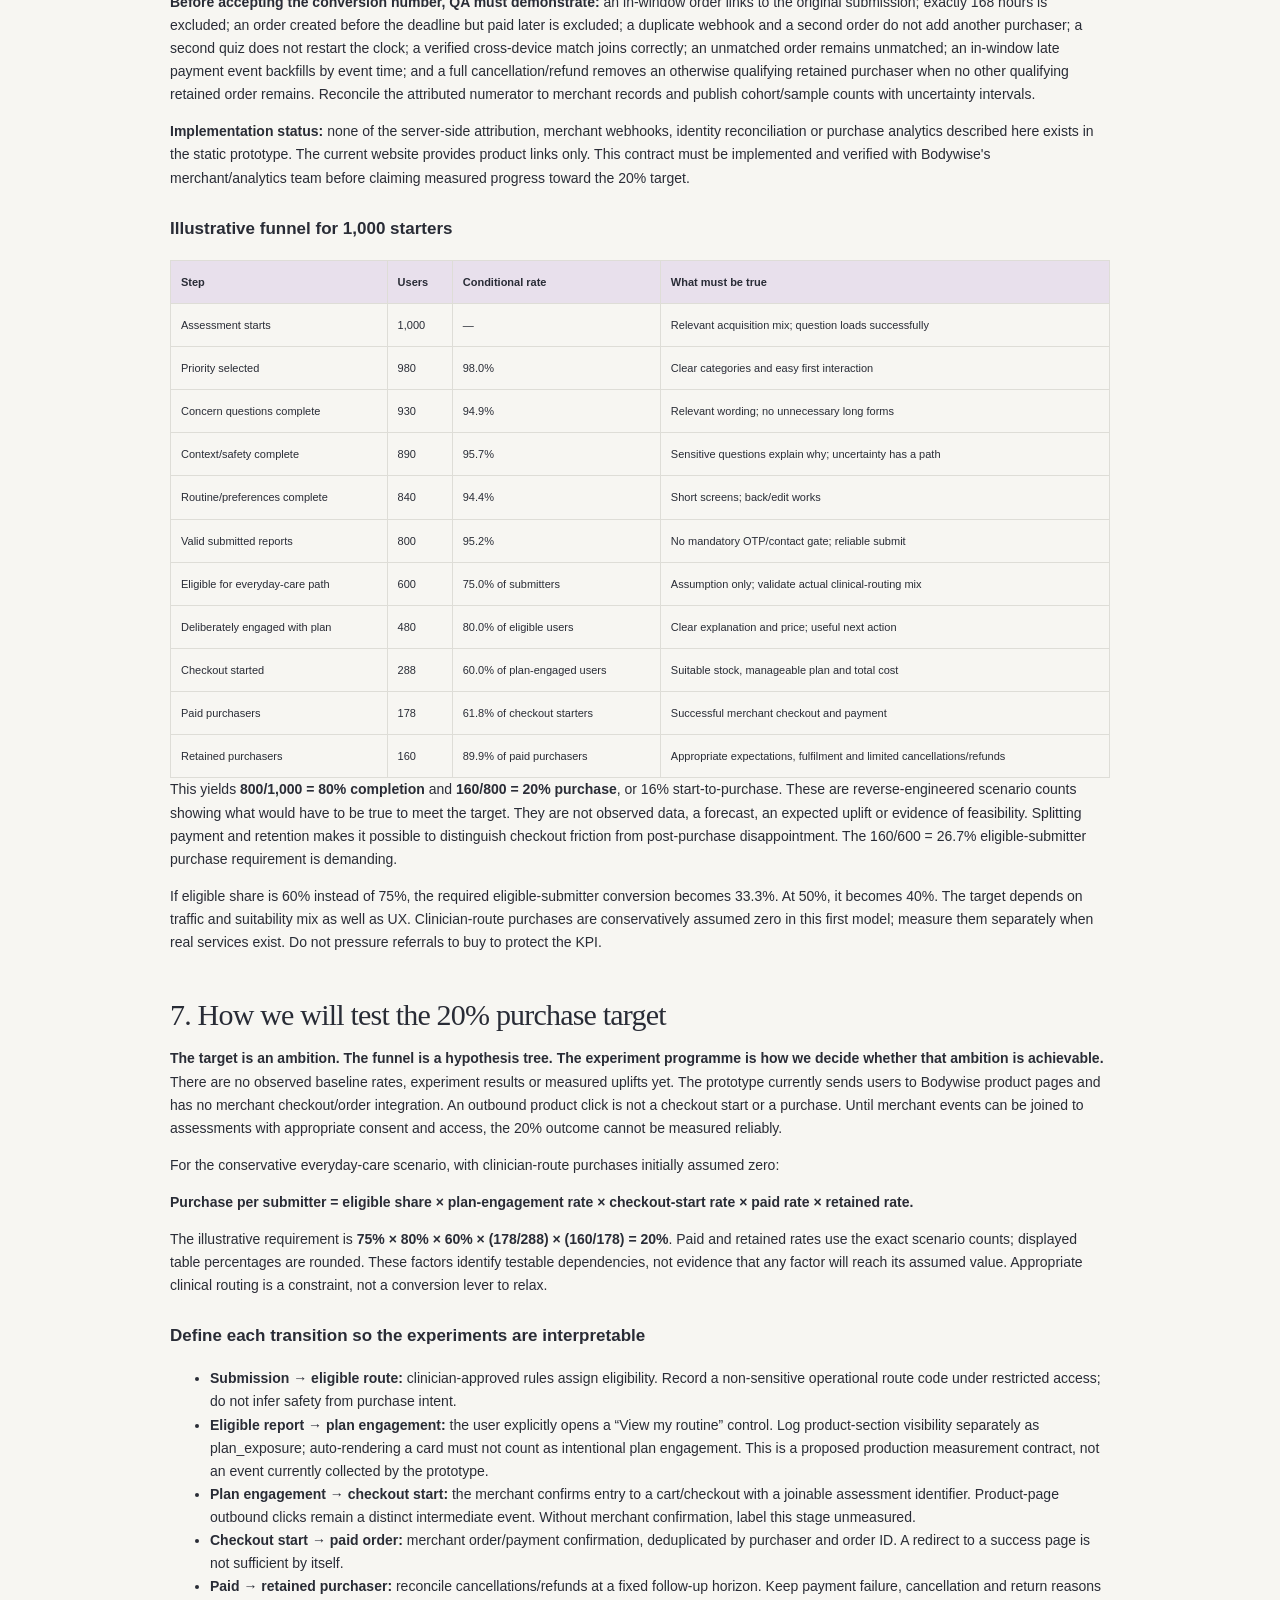
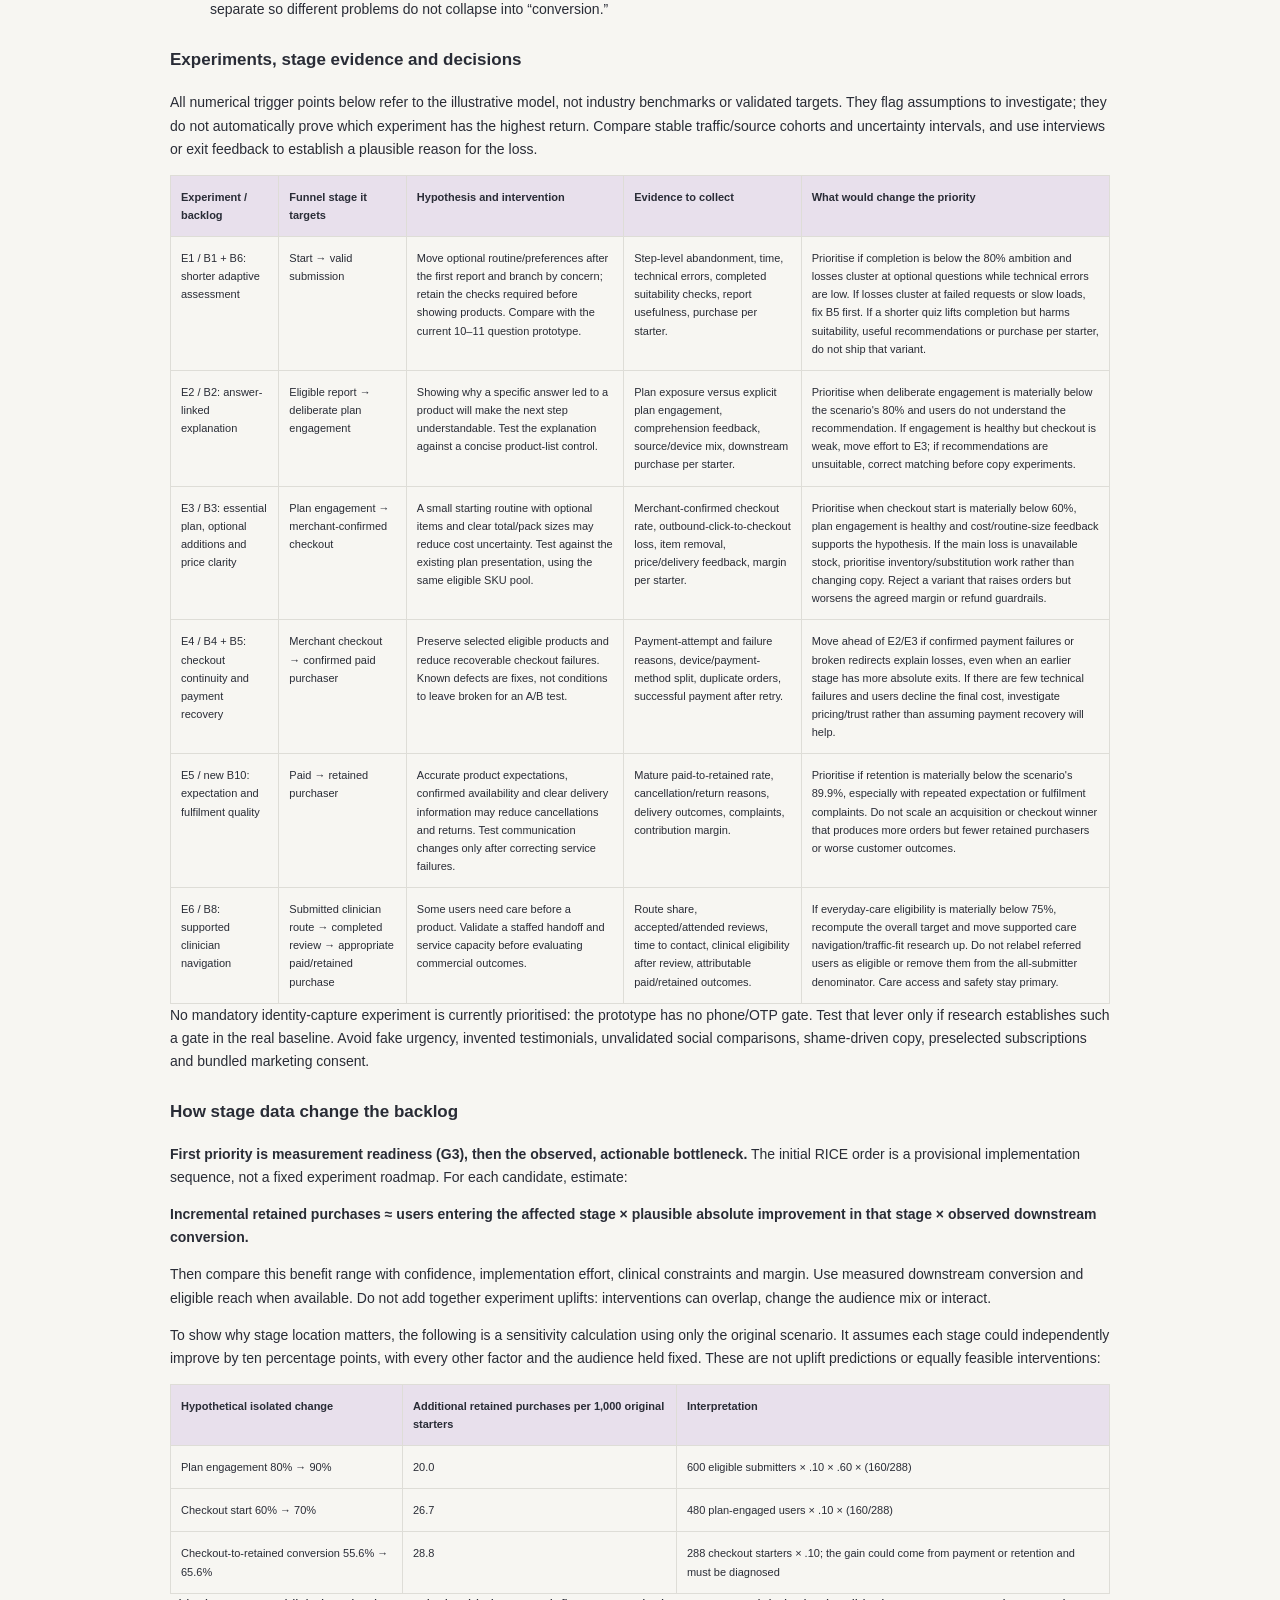
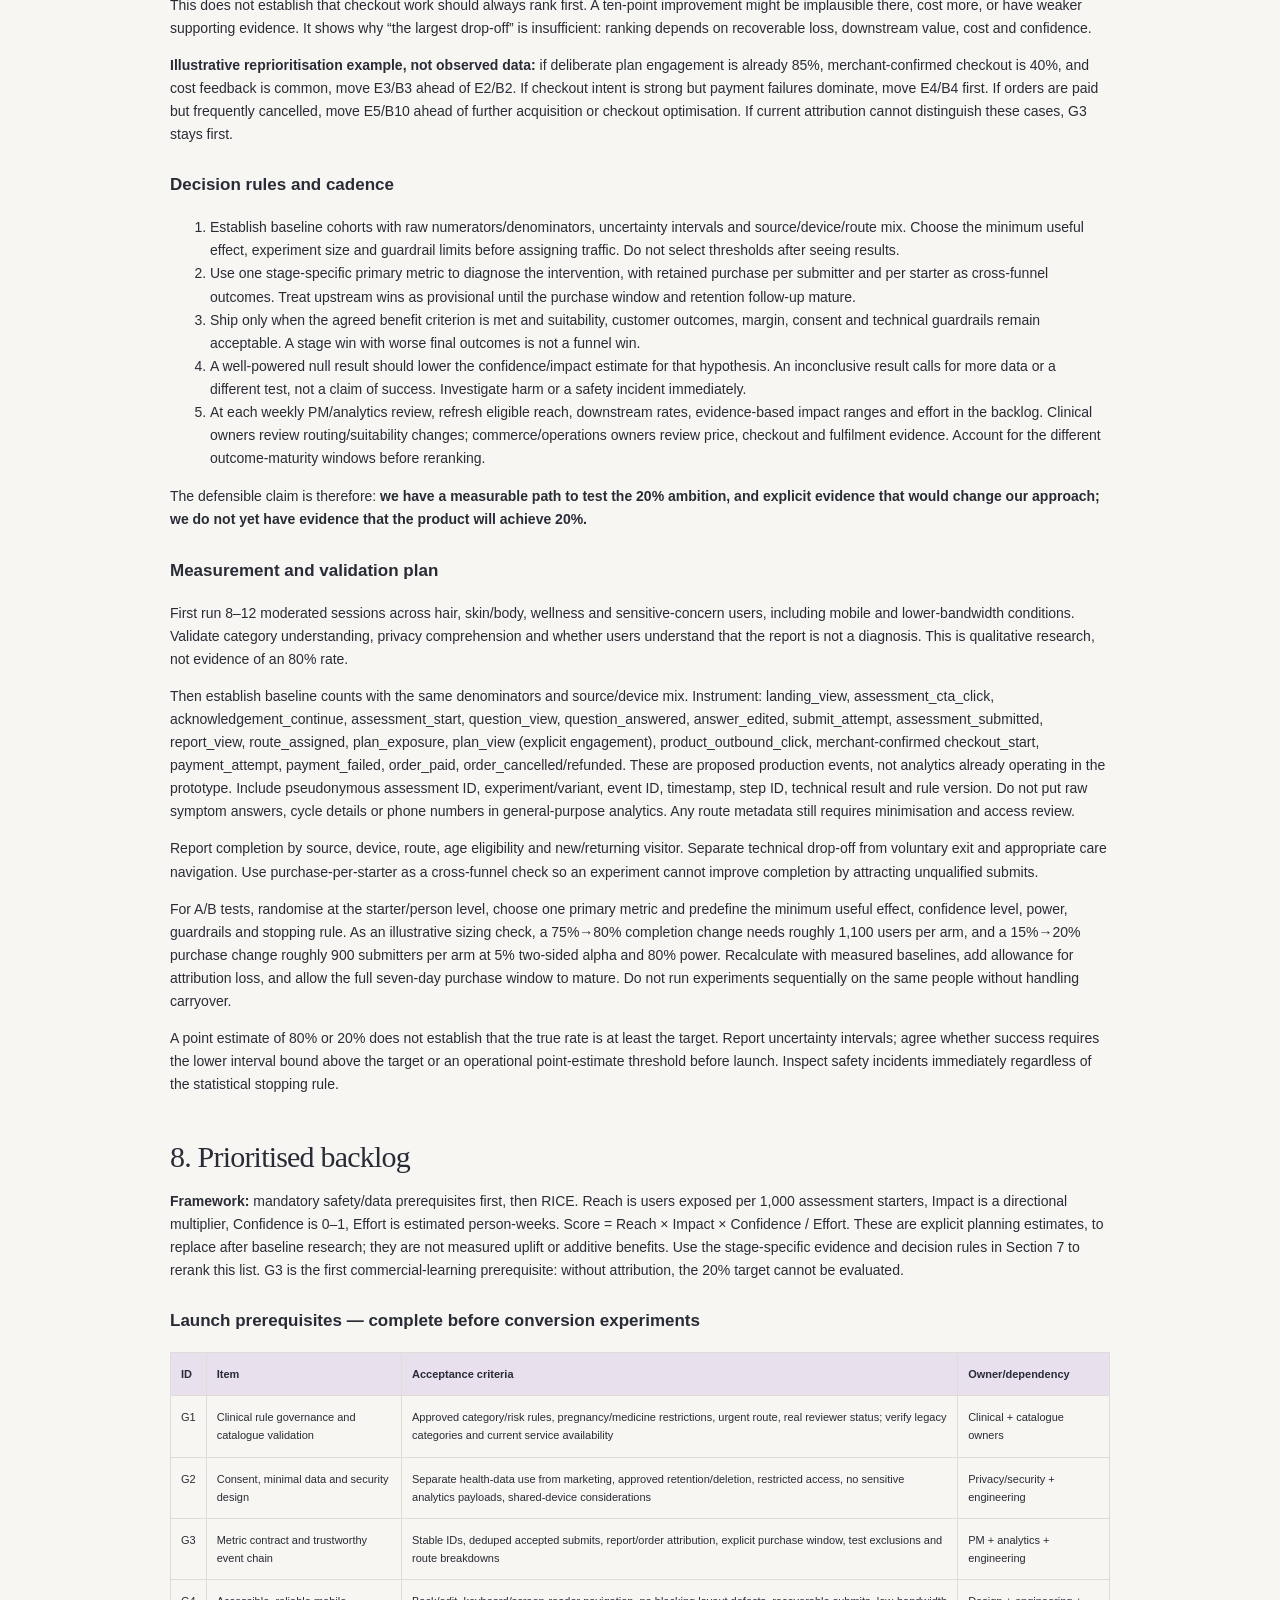
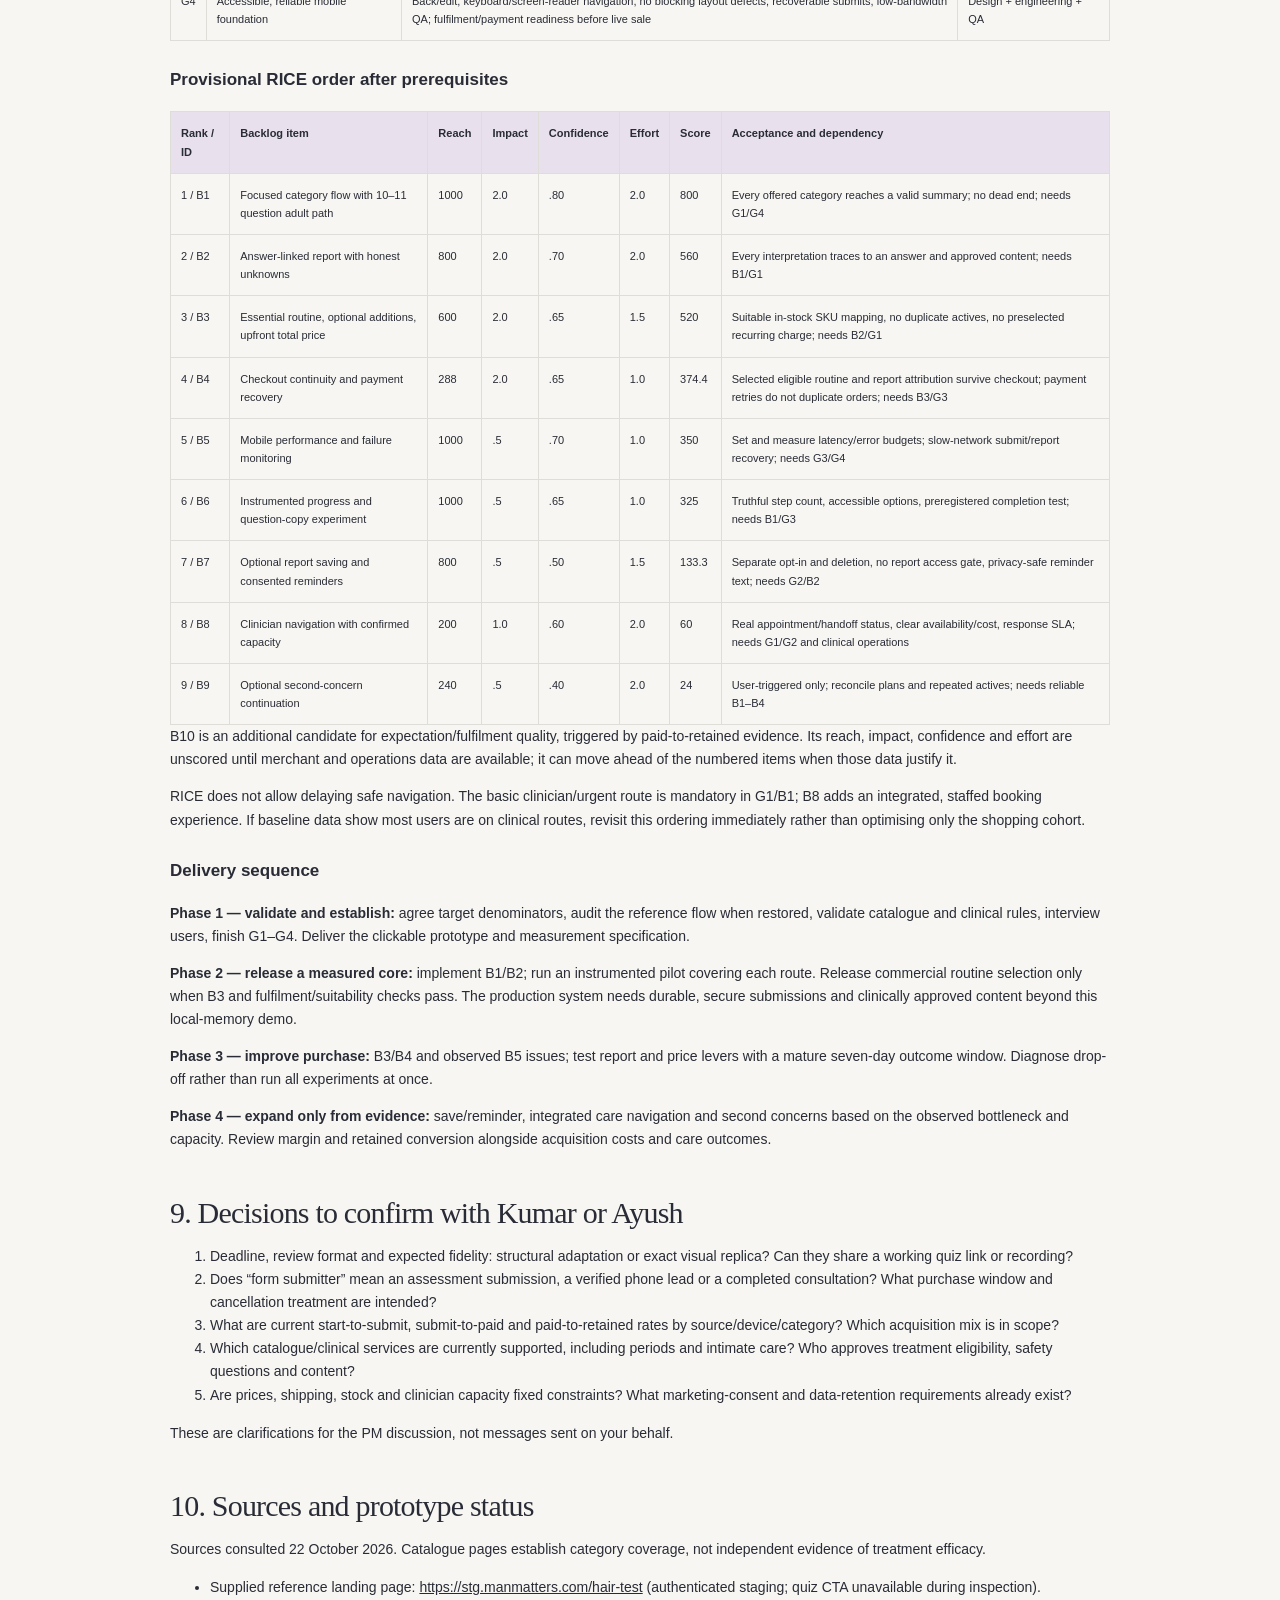
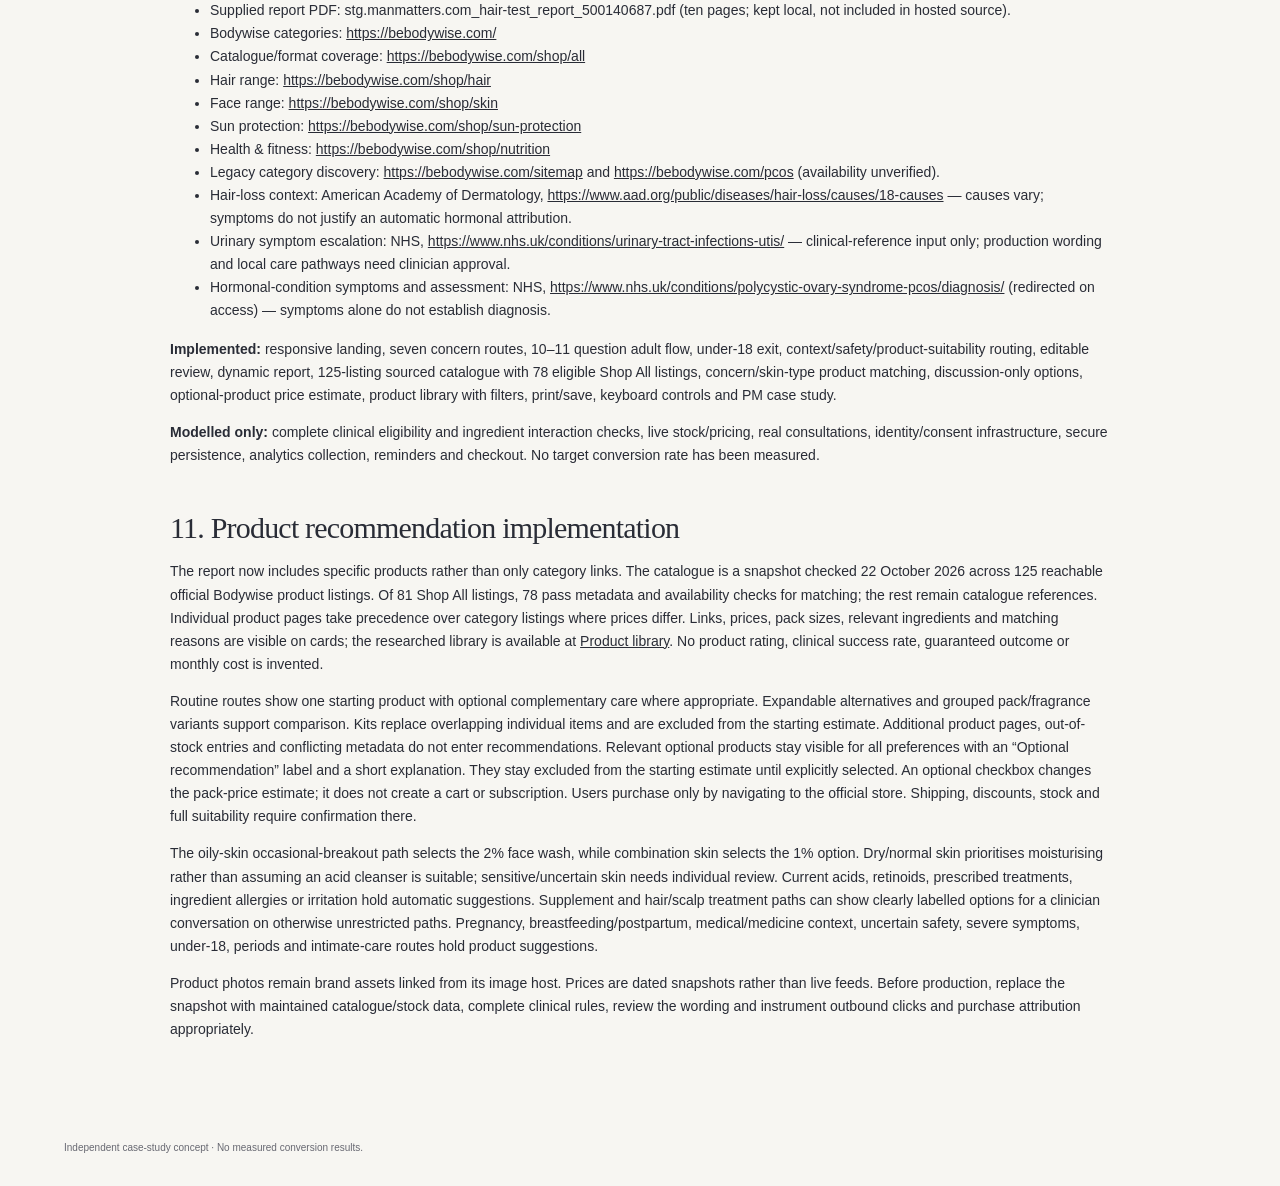
==== commit 5a3f8c1d: "Integrate full Bodywise catalogue into quiz recommendations Add 125 sourced product listings, concer" ====
--- a/case-study.html
+++ b/case-study.html
@@ -174,7 +174,7 @@
 <td>Clinical advice, with prompt-care route for concerning symptoms</td>
 </tr>
 </tbody></table></div>
-<p>The prototype now asks a broad product-suitability question about allergies, active irritation and current active/prescribed treatments, plus facial skin type. It uses these answers to match a curated catalogue of 17 real products. Full ingredient-level interaction and contraindication checks are still not implemented; these questions are not a substitute for clinical suitability review. The safety question is illustrative, not validated clinical triage.</p>
+<p>The prototype now asks a broad product-suitability question about allergies, active irritation and current active/prescribed treatments, plus facial skin type. It uses these answers to match a researched catalogue of 125 reachable product listings, including sizes, fragrances and kits. Only 78 current Shop All listings pass metadata/availability checks for matching. Full ingredient-level interaction and contraindication checks are still not implemented; these questions are not a substitute for clinical suitability review. The safety question is illustrative, not validated clinical triage.</p>
 <h2>5. Report and care-plan model</h2>
 <p>Use the reference’s explanatory spine: <strong>what you said → what it can tell us → what we do next.</strong> Keep the summary visible first; deeper explanation can expand underneath.</p>
 <ol>
@@ -633,11 +633,11 @@
 <li>Urinary symptom escalation: NHS, <a href="https://www.nhs.uk/conditions/urinary-tract-infections-utis/">https://www.nhs.uk/conditions/urinary-tract-infections-utis/</a> — clinical-reference input only; production wording and local care pathways need clinician approval.</li>
 <li>Hormonal-condition symptoms and assessment: NHS, <a href="https://www.nhs.uk/conditions/polycystic-ovary-syndrome-pcos/diagnosis/">https://www.nhs.uk/conditions/polycystic-ovary-syndrome-pcos/diagnosis/</a> (redirected on access) — symptoms alone do not establish diagnosis.</li>
 </ul>
-<p><strong>Implemented:</strong> responsive landing, seven concern routes, 10–11 question adult flow, under-18 exit, context/safety/product-suitability routing, editable review, dynamic report, 17-product sourced catalogue, concern/skin-type product matching, discussion-only options, optional-product price estimate, product library with filters, print/save, keyboard controls and PM case study.</p>
+<p><strong>Implemented:</strong> responsive landing, seven concern routes, 10–11 question adult flow, under-18 exit, context/safety/product-suitability routing, editable review, dynamic report, 125-listing sourced catalogue with 78 eligible Shop All listings, concern/skin-type product matching, discussion-only options, optional-product price estimate, product library with filters, print/save, keyboard controls and PM case study.</p>
 <p><strong>Modelled only:</strong> complete clinical eligibility and ingredient interaction checks, live stock/pricing, real consultations, identity/consent infrastructure, secure persistence, analytics collection, reminders and checkout. No target conversion rate has been measured.</p>
 <h2>11. Product recommendation implementation</h2>
-<p>The report now includes specific products rather than only category links. The catalogue is a snapshot checked 22 October 2026 on 17 official Bodywise product pages. Individual product pages take precedence over category listings where prices differ. Links, prices, pack sizes, relevant ingredients and matching reasons are visible on cards; the researched library is available at <a href="products.html">Product library</a>. No product rating, clinical success rate, guaranteed outcome or monthly cost is invented.</p>
-<p>Routine routes show one starting product with optional complementary care where appropriate. Relevant optional products stay visible for all preferences with an “Optional recommendation” label and a short explanation. They stay excluded from the starting estimate until explicitly selected. An optional checkbox changes the pack-price estimate; it does not create a cart or subscription. Users purchase only by navigating to the official store. Shipping, discounts, stock and full suitability require confirmation there.</p>
+<p>The report now includes specific products rather than only category links. The catalogue is a snapshot checked 22 October 2026 across 125 reachable official Bodywise product listings. Of 81 Shop All listings, 78 pass metadata and availability checks for matching; the rest remain catalogue references. Individual product pages take precedence over category listings where prices differ. Links, prices, pack sizes, relevant ingredients and matching reasons are visible on cards; the researched library is available at <a href="products.html">Product library</a>. No product rating, clinical success rate, guaranteed outcome or monthly cost is invented.</p>
+<p>Routine routes show one starting product with optional complementary care where appropriate. Expandable alternatives and grouped pack/fragrance variants support comparison. Kits replace overlapping individual items and are excluded from the starting estimate. Additional product pages, out-of-stock entries and conflicting metadata do not enter recommendations. Relevant optional products stay visible for all preferences with an “Optional recommendation” label and a short explanation. They stay excluded from the starting estimate until explicitly selected. An optional checkbox changes the pack-price estimate; it does not create a cart or subscription. Users purchase only by navigating to the official store. Shipping, discounts, stock and full suitability require confirmation there.</p>
 <p>The oily-skin occasional-breakout path selects the 2% face wash, while combination skin selects the 1% option. Dry/normal skin prioritises moisturising rather than assuming an acid cleanser is suitable; sensitive/uncertain skin needs individual review. Current acids, retinoids, prescribed treatments, ingredient allergies or irritation hold automatic suggestions. Supplement and hair/scalp treatment paths can show clearly labelled options for a clinician conversation on otherwise unrestricted paths. Pregnancy, breastfeeding/postpartum, medical/medicine context, uncertain safety, severe symptoms, under-18, periods and intimate-care routes hold product suggestions.</p>
 <p>Product photos remain brand assets linked from its image host. Prices are dated snapshots rather than live feeds. Before production, replace the snapshot with maintained catalogue/stock data, complete clinical rules, review the wording and instrument outbound clicks and purchase attribution appropriately.</p>
 </main><footer><p>Independent case-study concept · No measured conversion results.</p></footer></body></html>
--- a/styles.css
+++ b/styles.css
@@ -3,3 +3,4 @@
 .product-section>h2{font-size:37px}.match-chips{display:flex;flex-wrap:wrap;gap:7px;margin:20px 0}.match-chips span{font-size:10px;border-radius:20px;padding:6px 10px;background:#eee7f1;color:var(--purple)}.product-grid{display:grid;grid-template-columns:repeat(2,minmax(0,1fr));gap:18px;margin-top:24px}.product-card{background:#fff;border:1px solid #e1dce4;border-radius:8px;overflow:hidden;display:flex;flex-direction:column}.product-photo{position:relative;height:230px;background:#f1edf3;display:flex;align-items:center;justify-content:center}.product-photo img{position:relative;width:100%;height:100%;object-fit:contain;z-index:1}.product-glyph{position:absolute;font-size:80px;color:#c4b6ce}.product-content{padding:22px;display:flex;flex-direction:column;flex:1}.product-role{font-size:9px;text-transform:uppercase;letter-spacing:1px;color:#4c6247;margin-bottom:12px}.product-role.discuss{color:#826032}.product-card h3{font-size:17px;line-height:1.45;margin-bottom:8px}.product-pack{font-size:11px;color:var(--muted);margin-bottom:15px}.product-price{font-size:26px;font-family:Georgia,serif;margin-bottom:18px}.product-price small{display:block;font:10px Arial,sans-serif;color:var(--muted);margin-top:5px}.product-reason{background:#f5f4ef;padding:12px;margin-bottom:14px;font-size:11px}.product-reason b{font-size:10px}.product-reason p{margin:6px 0 0;color:#5d5e61}.product-caution{font-size:10px;color:var(--muted);line-height:1.7;margin-bottom:20px}.product-link{width:100%;margin-top:auto;font-size:12px;gap:16px;padding:12px 15px}.optional-pick{display:flex;gap:10px;font-size:11px;margin-top:15px;align-items:flex-start}.optional-pick input{accent-color:var(--purple);margin-top:4px}.plan-estimate{display:flex;align-items:center;justify-content:space-between;gap:20px;background:#e7ece2;padding:22px;border-radius:5px;margin-top:20px}.plan-estimate strong{display:block;font:32px/1.3 Georgia,serif;margin:10px 0}.plan-estimate .micro{display:block;font-size:10px}.product-source{font-size:10px;color:var(--muted);margin:20px 0 0}.text-link{display:inline-block;color:var(--purple);font-size:12px;margin-top:20px}.library .product-grid{grid-template-columns:repeat(3,minmax(0,1fr))}.library-filter{display:flex;flex-wrap:wrap;gap:8px;margin:25px 0}.library-filter button{border:1px solid #cabdce;border-radius:20px;padding:8px 15px;background:transparent;font-size:12px}.library-filter button[aria-pressed=true]{background:var(--purple);color:white}.library .product-photo{height:220px}.library-count{font-size:12px;color:var(--muted)}.library .product-card[hidden]{display:none}@media(max-width:800px){.product-grid,.library .product-grid{grid-template-columns:1fr}.product-section>h2{font-size:30px}.product-content{padding:20px}.plan-estimate{display:block}.plan-estimate .secondary{margin-top:18px}.product-photo{height:245px}.library .product-photo{height:270px}}@media print{.product-photo{height:130px}.product-grid{grid-template-columns:repeat(2,minmax(0,1fr))}.product-card{break-inside:avoid}.product-section{break-inside:auto}.product-link,.optional-pick,.library-filter{display:none}.plan-estimate{break-inside:avoid}}
 
 .product-role.optional{align-self:flex-start;background:#eee6f3;color:#624778;border:1px solid #dacde4;border-radius:20px;padding:5px 10px;letter-spacing:.5px}.optional-explanation{font-size:11px;color:#74607e;line-height:1.6;background:#f7f2fa;border-left:2px solid #c8b1d6;padding:10px 12px;margin-bottom:12px}
+.matching-alternatives{margin-top:28px}.matching-alternatives>summary{font-weight:600;cursor:pointer;padding:16px 0}.product-variants{margin-top:18px}.product-variants summary{cursor:pointer;font-weight:600}.product-variants ul{padding-left:20px}.product-variants li{margin:10px 0;line-height:1.5}.product-variants a{color:var(--purple,#66509a);overflow-wrap:anywhere}.catalogue-search{display:block;margin:24px 0 12px;font-size:14px;font-weight:600}.catalogue-search input{display:block;width:100%;max-width:560px;padding:14px 16px;border:1px solid #ccc2d3;border-radius:10px;margin-top:9px;font:inherit;background:white}.catalogue-status{font-size:13px;font-weight:600;color:#66509a}
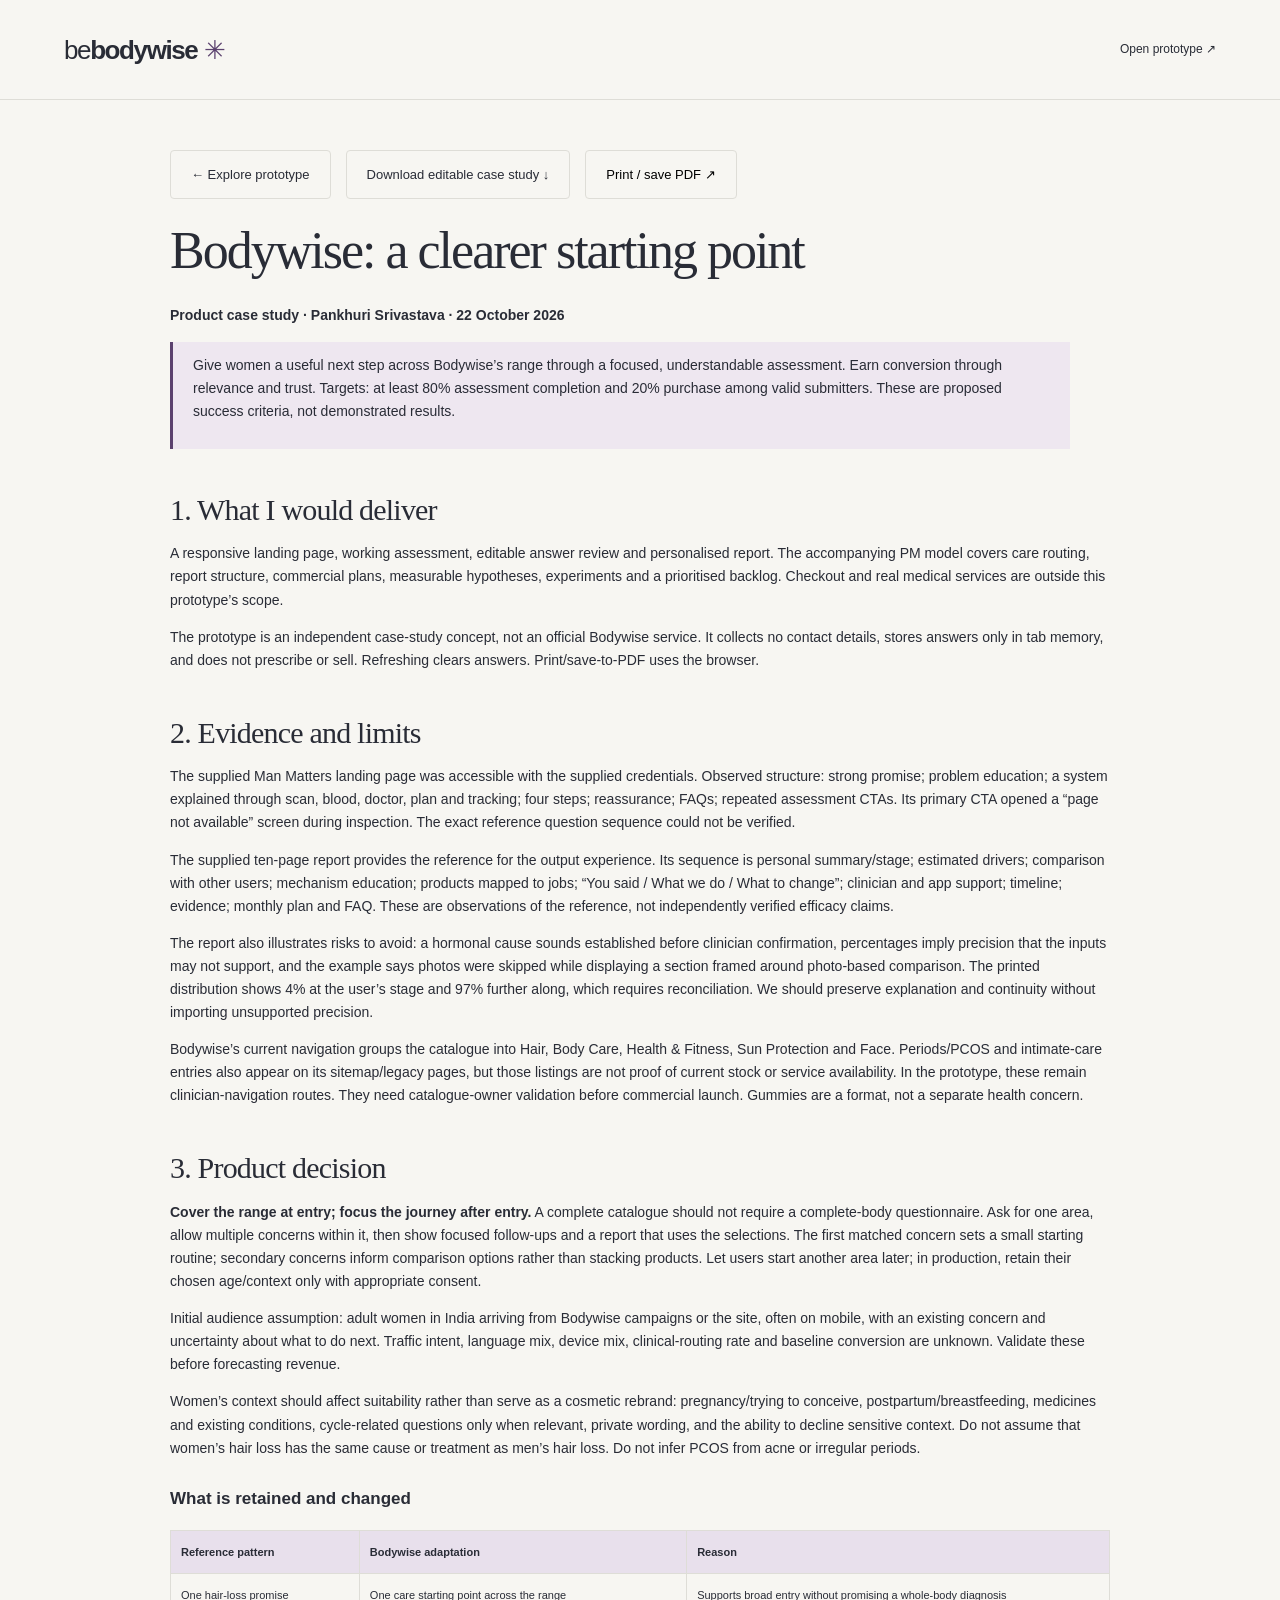
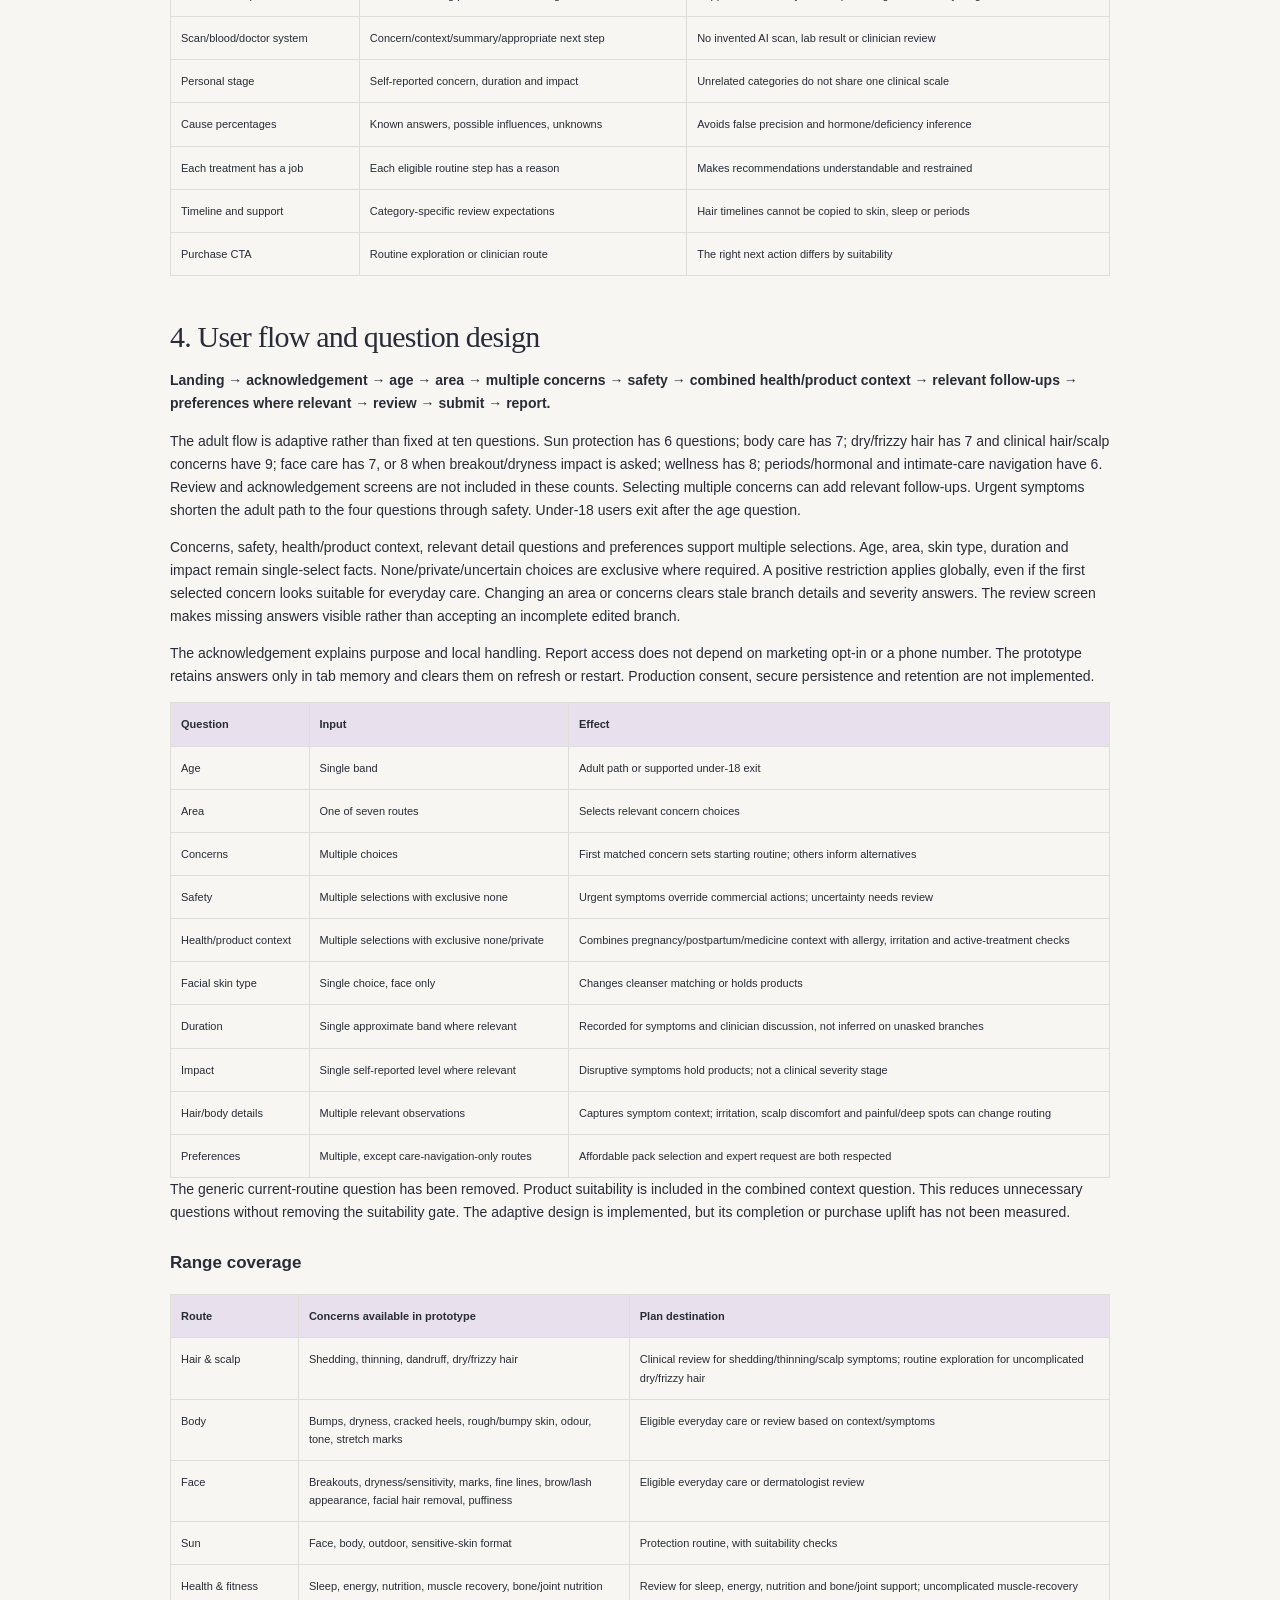
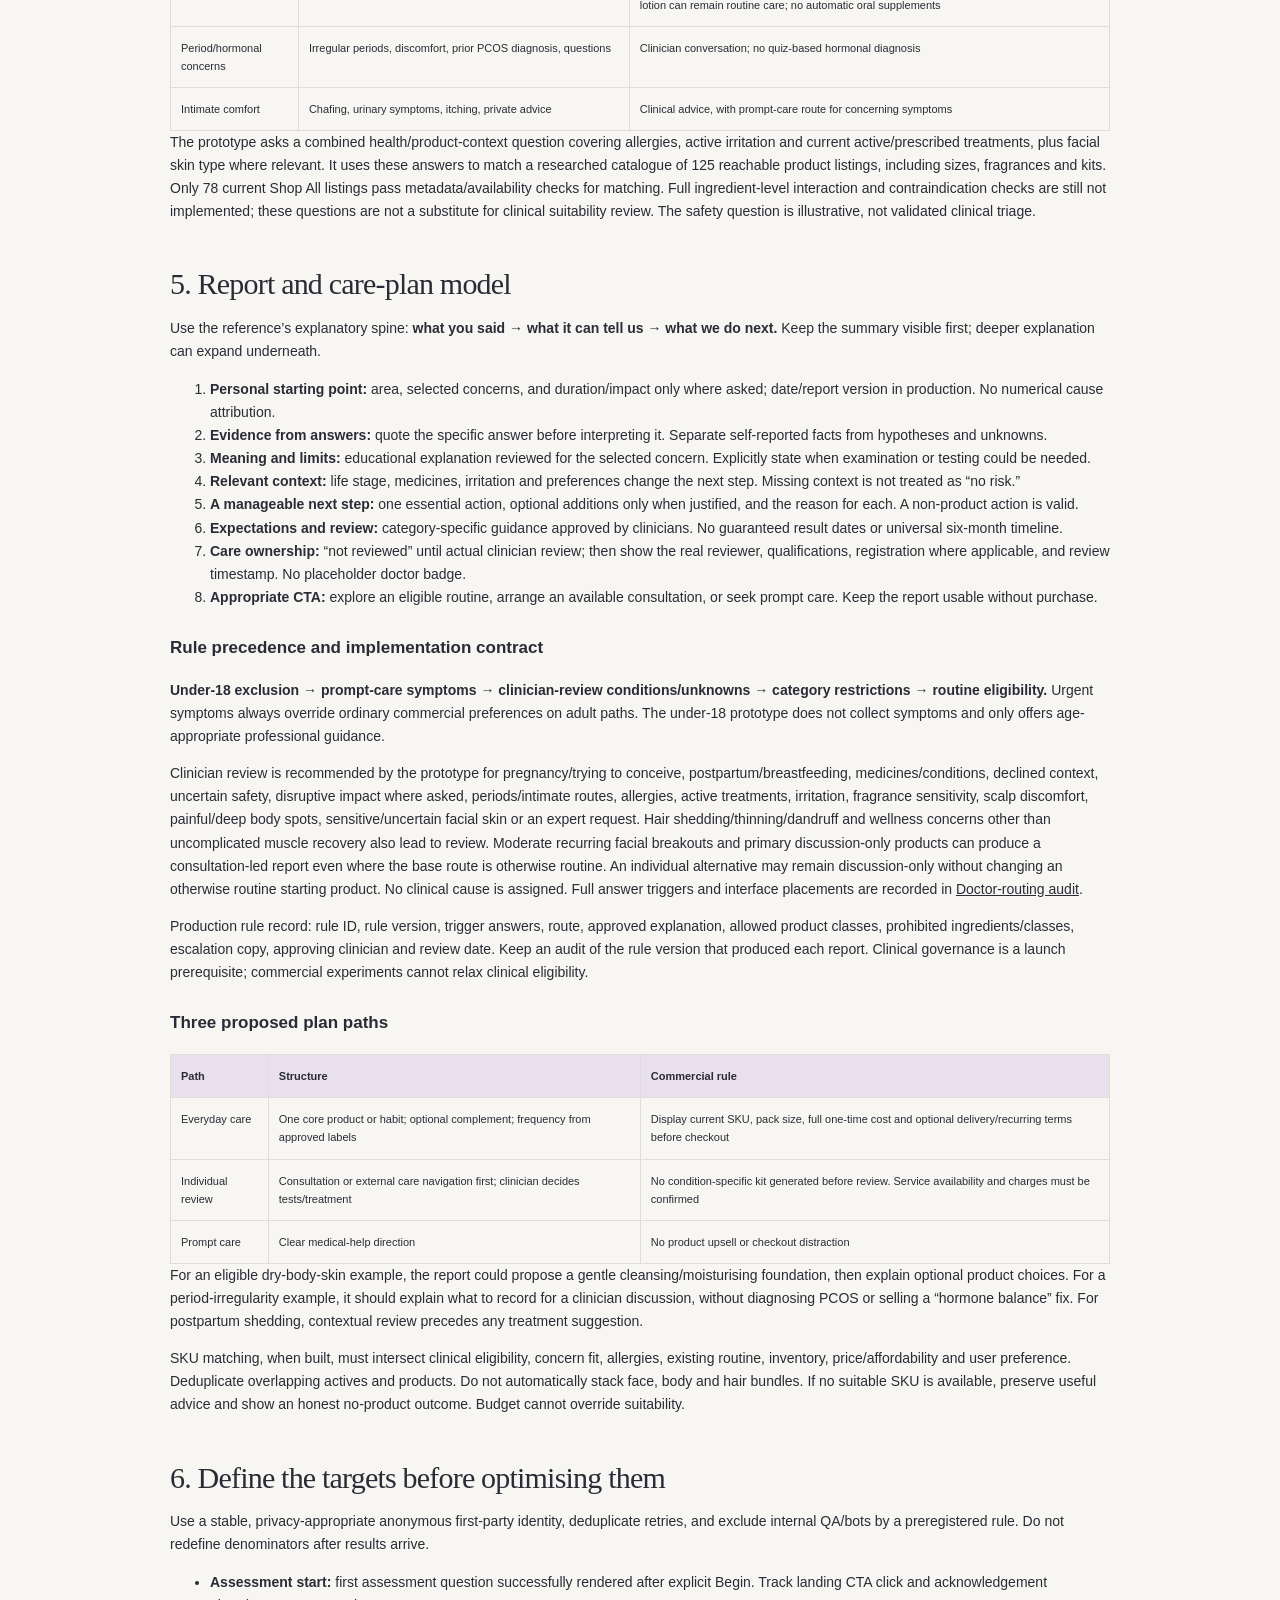
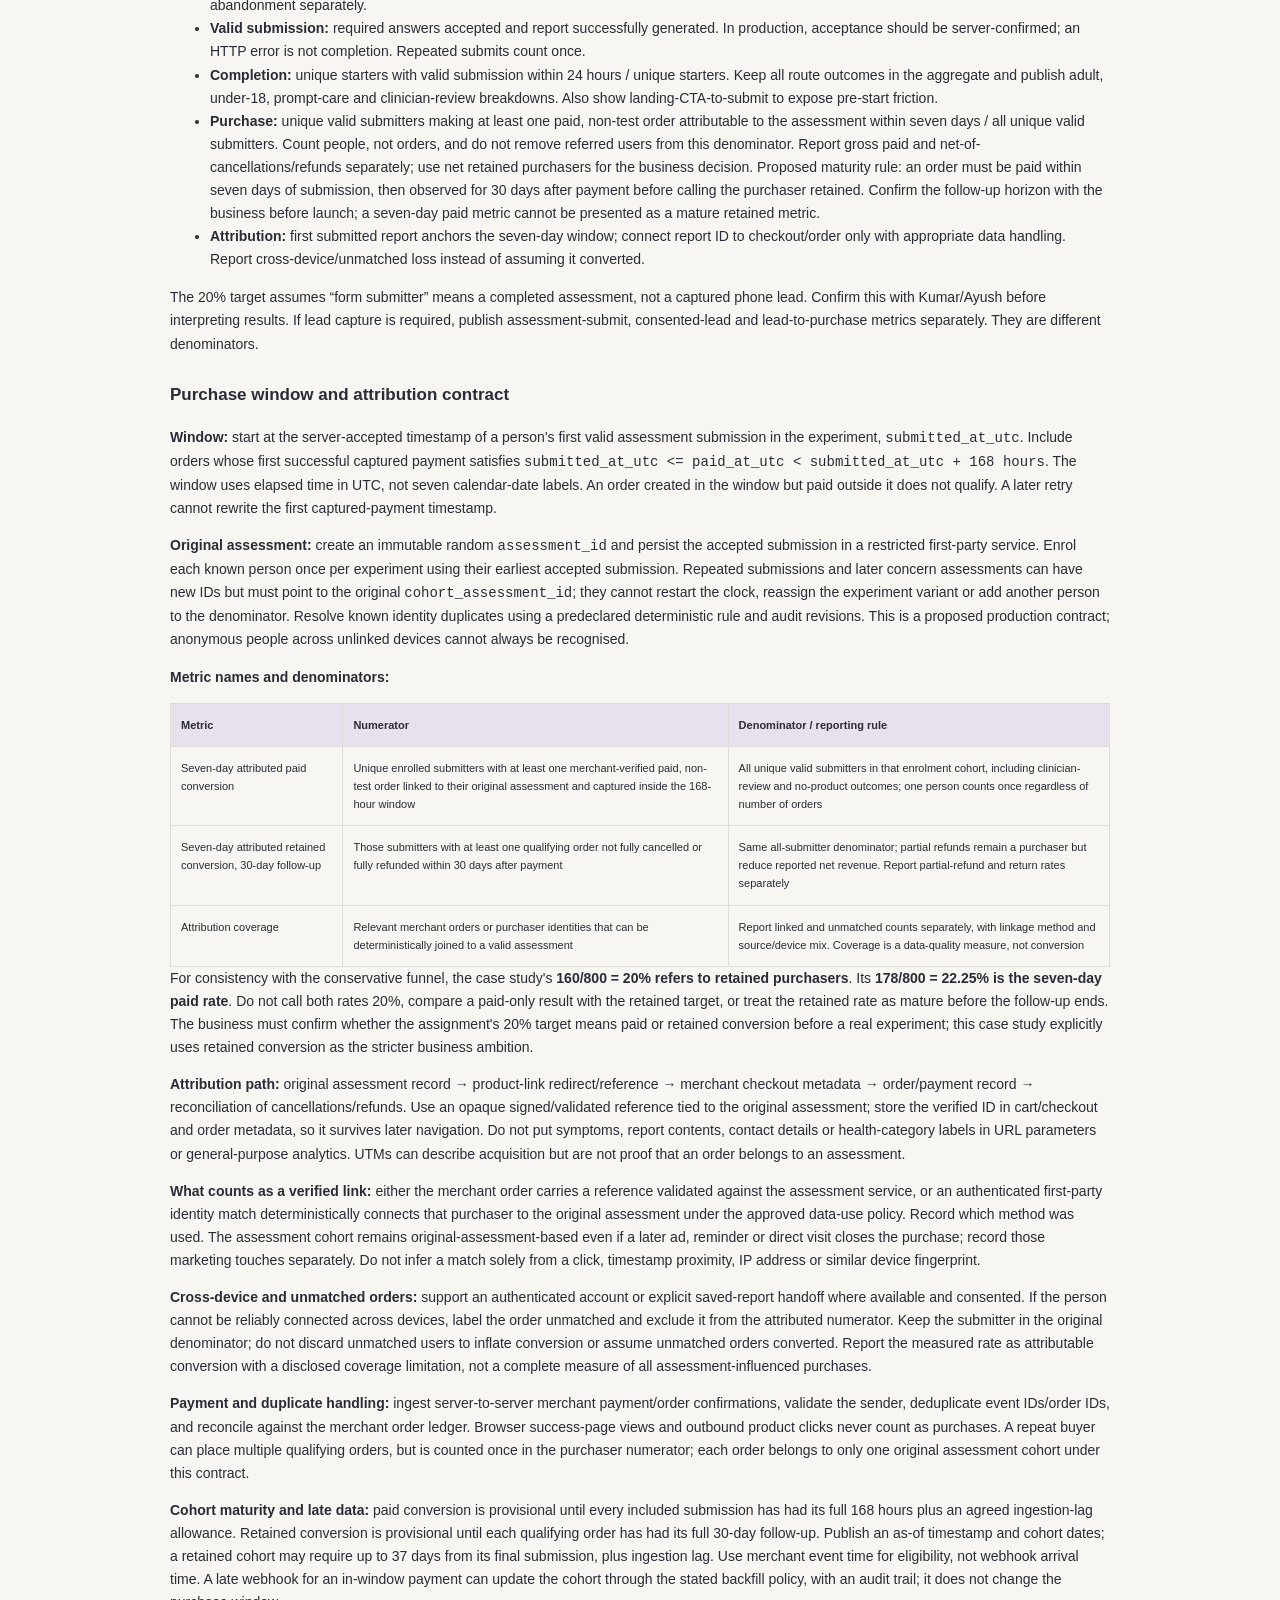
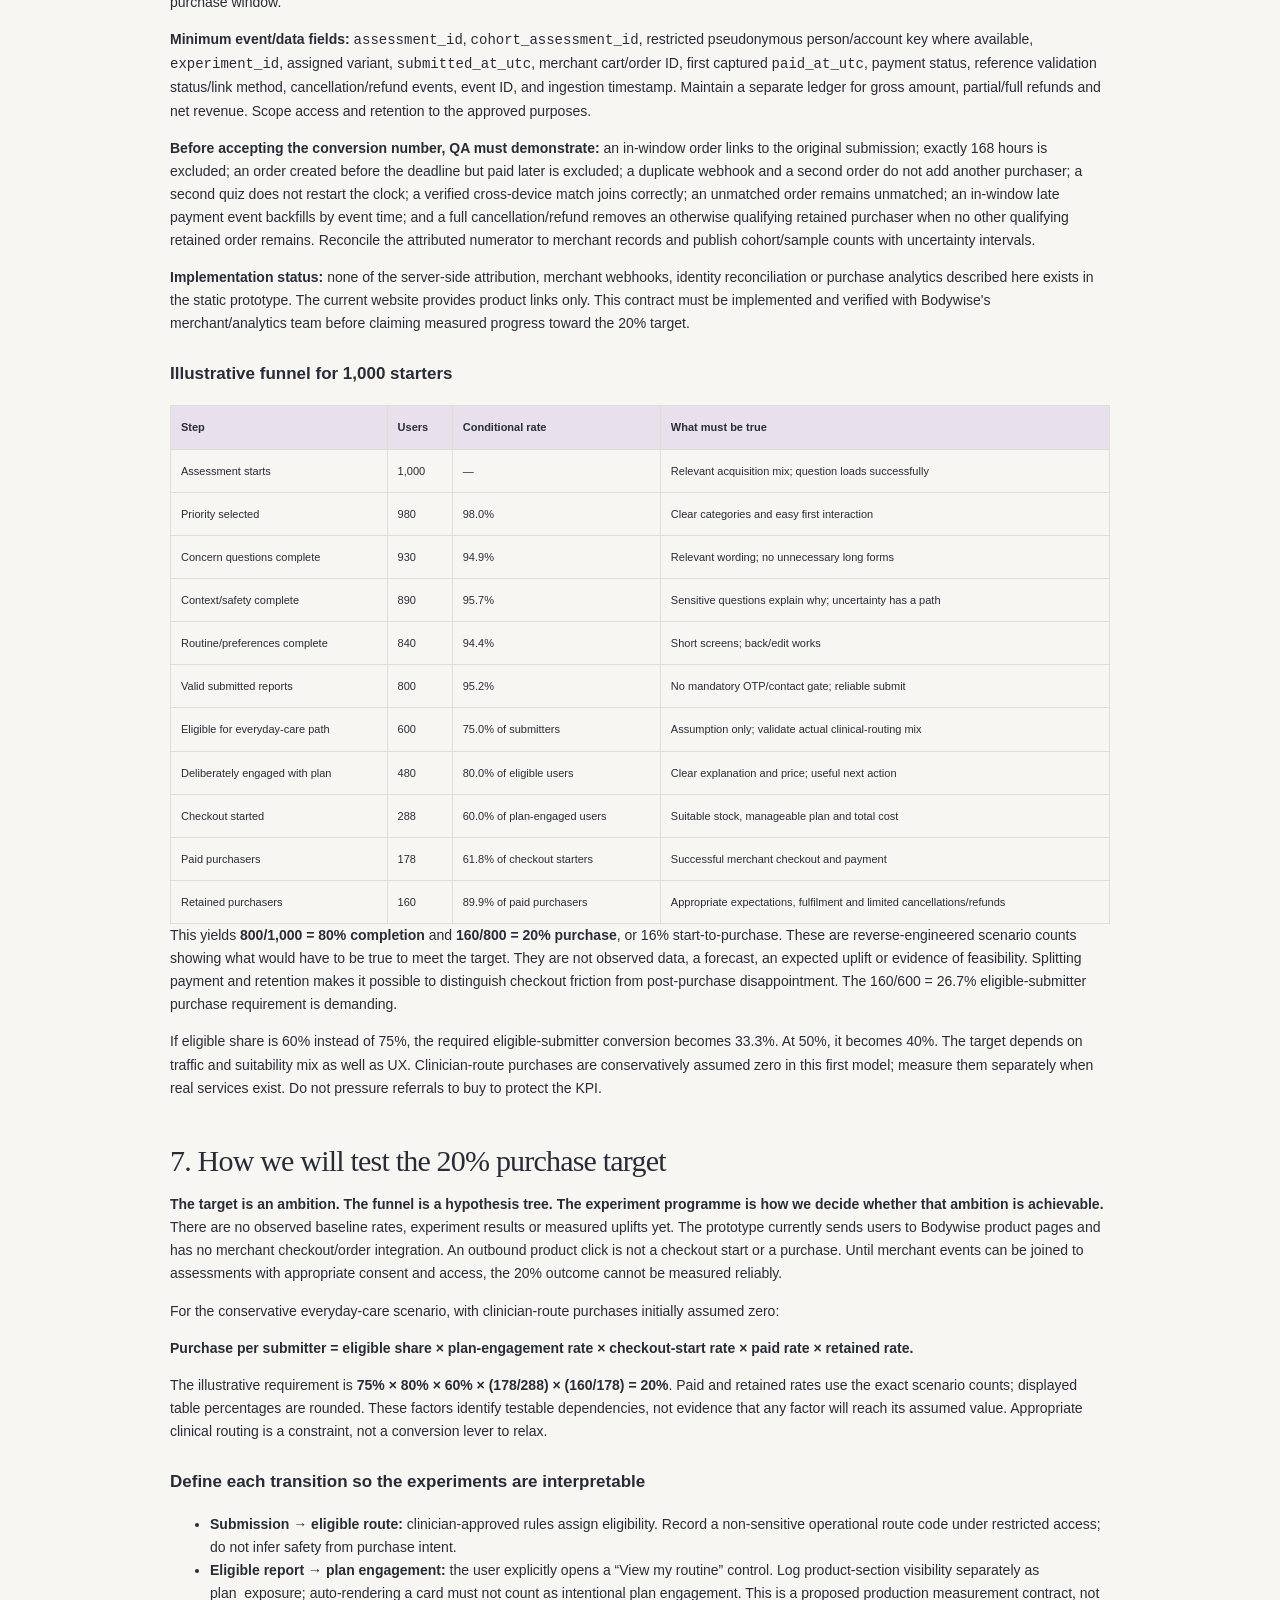
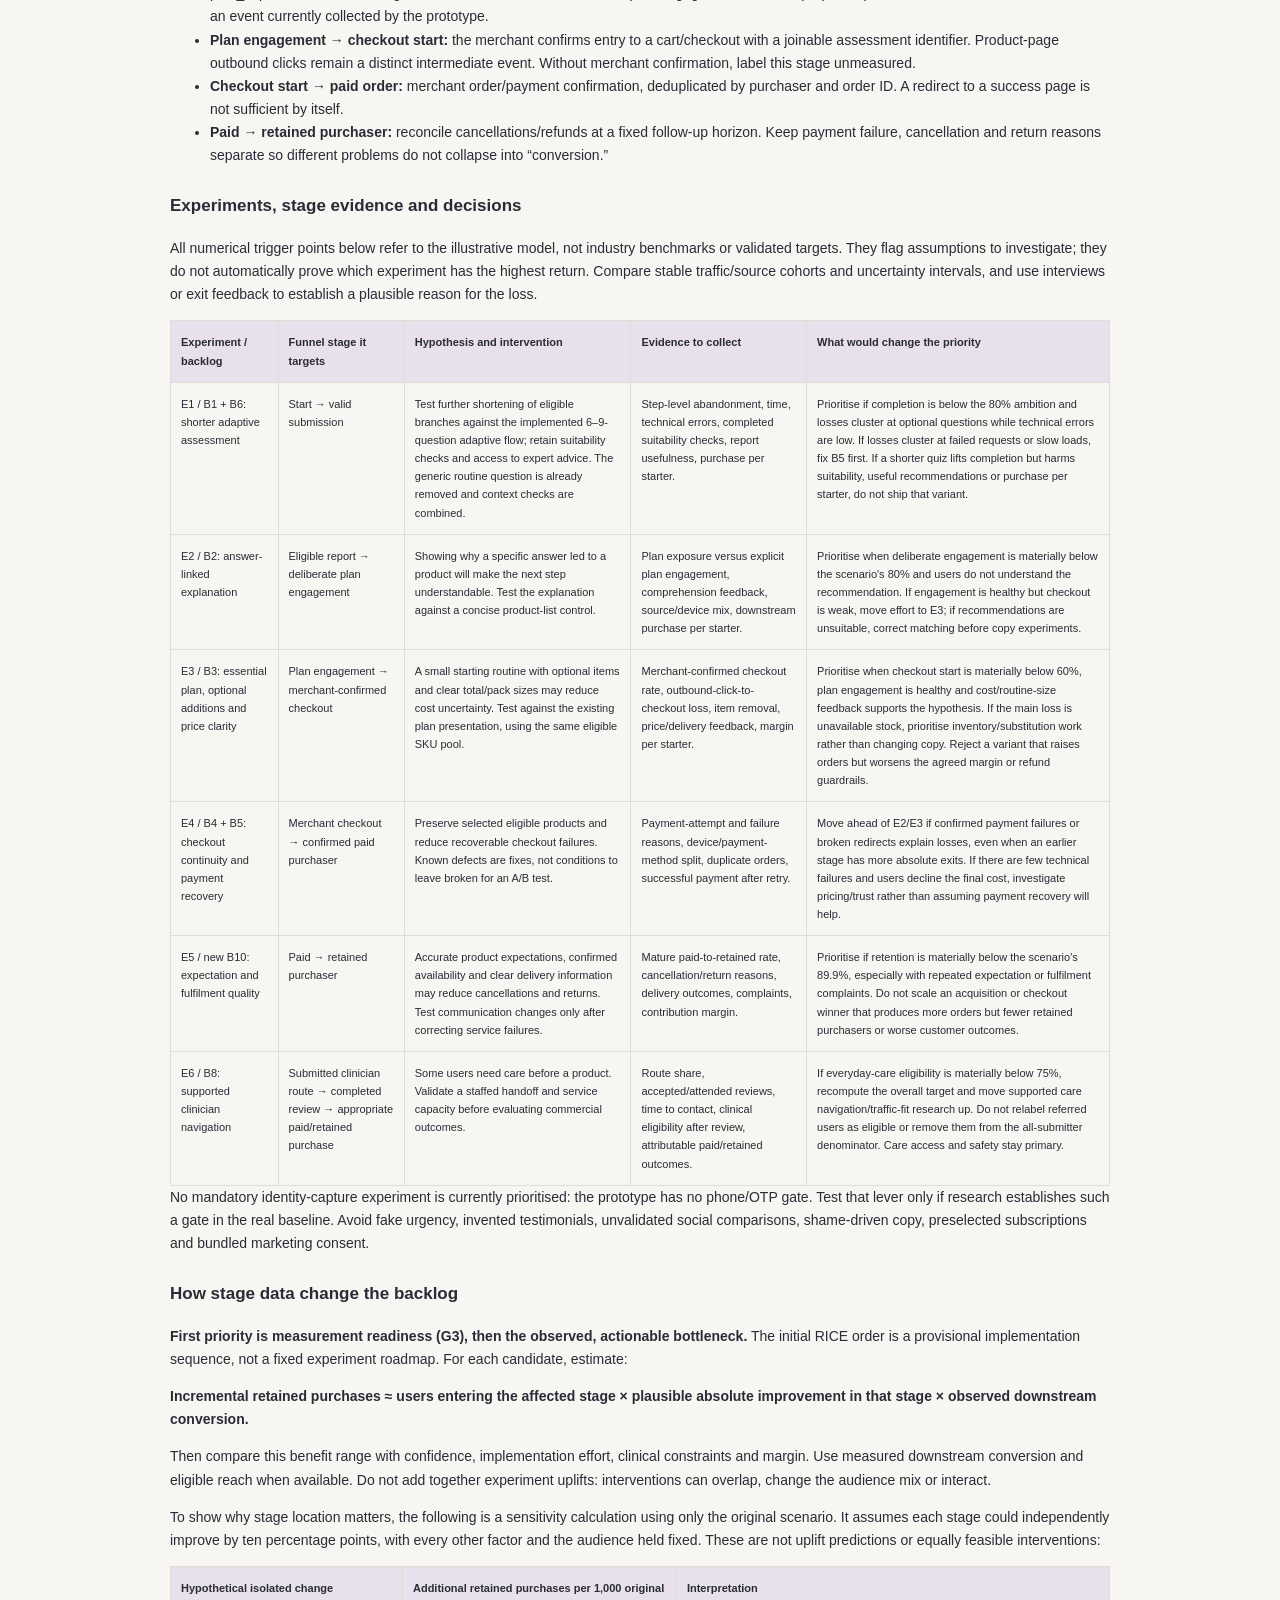
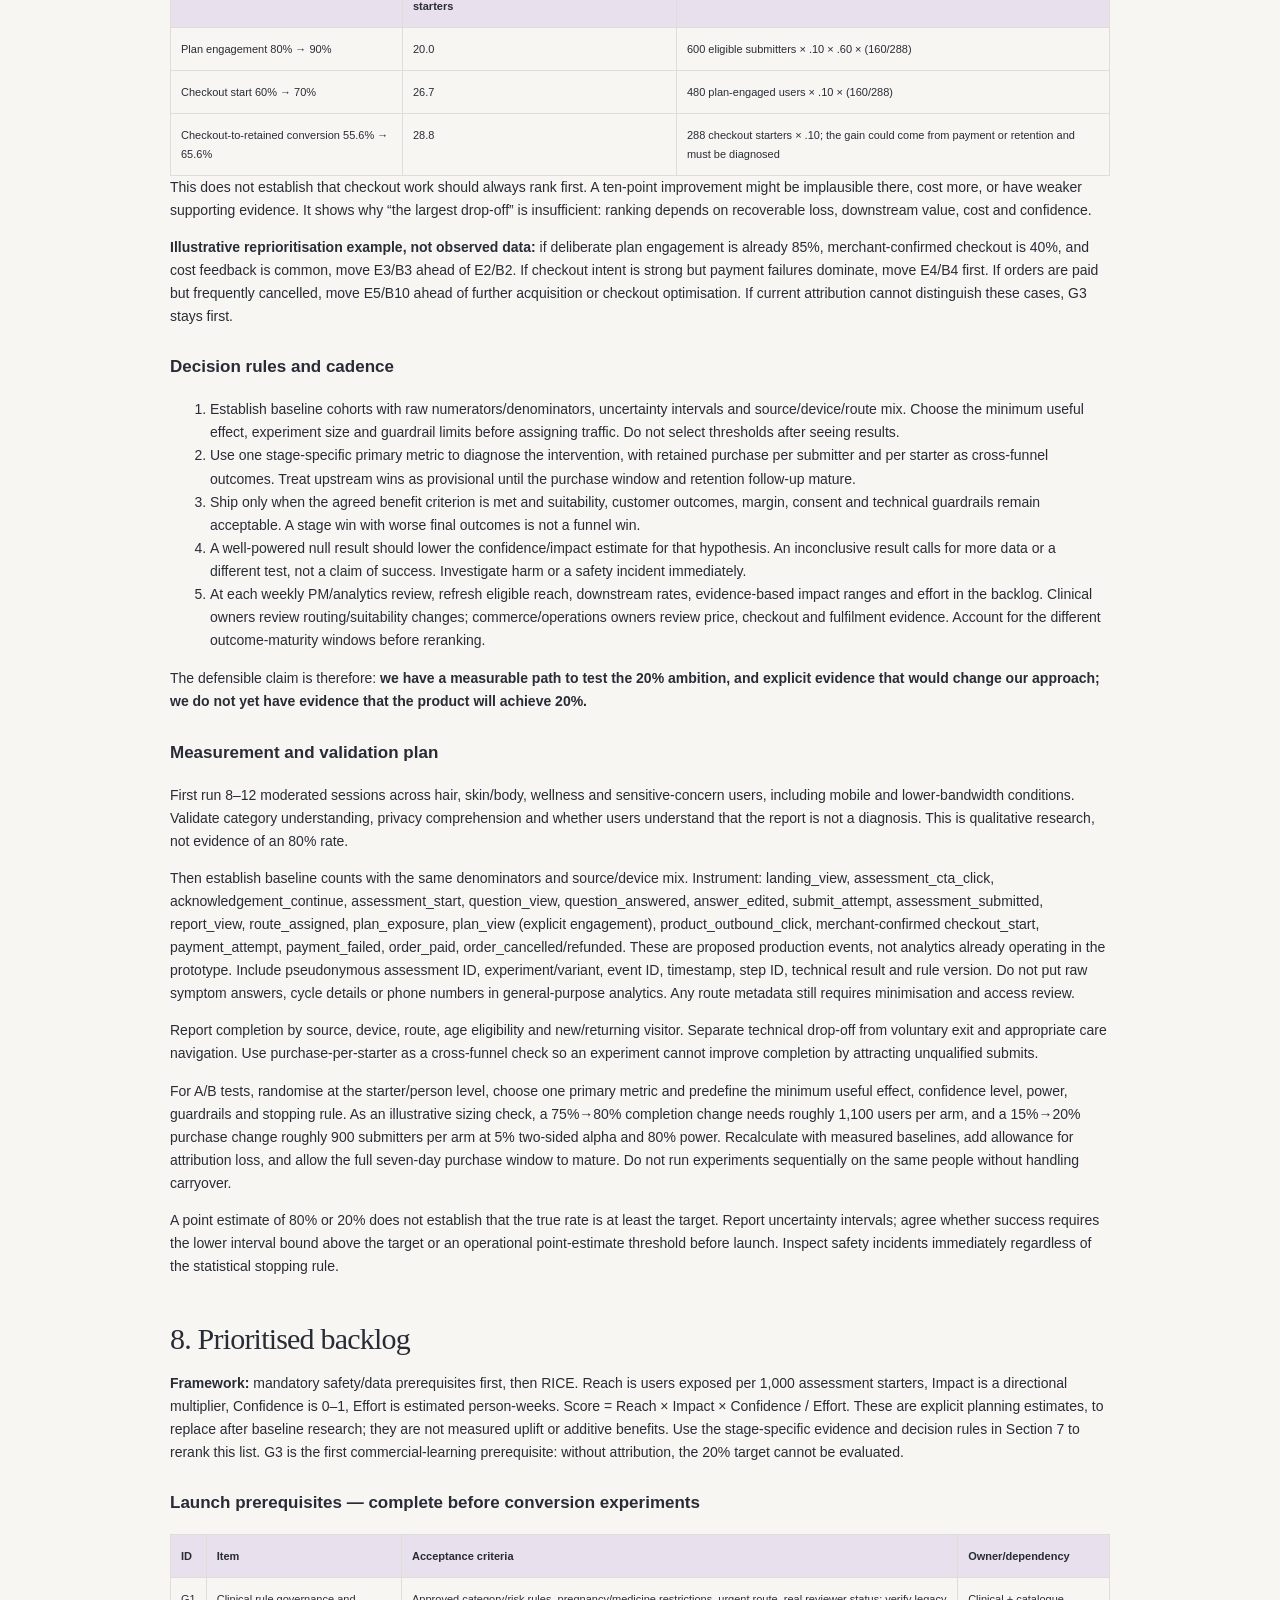
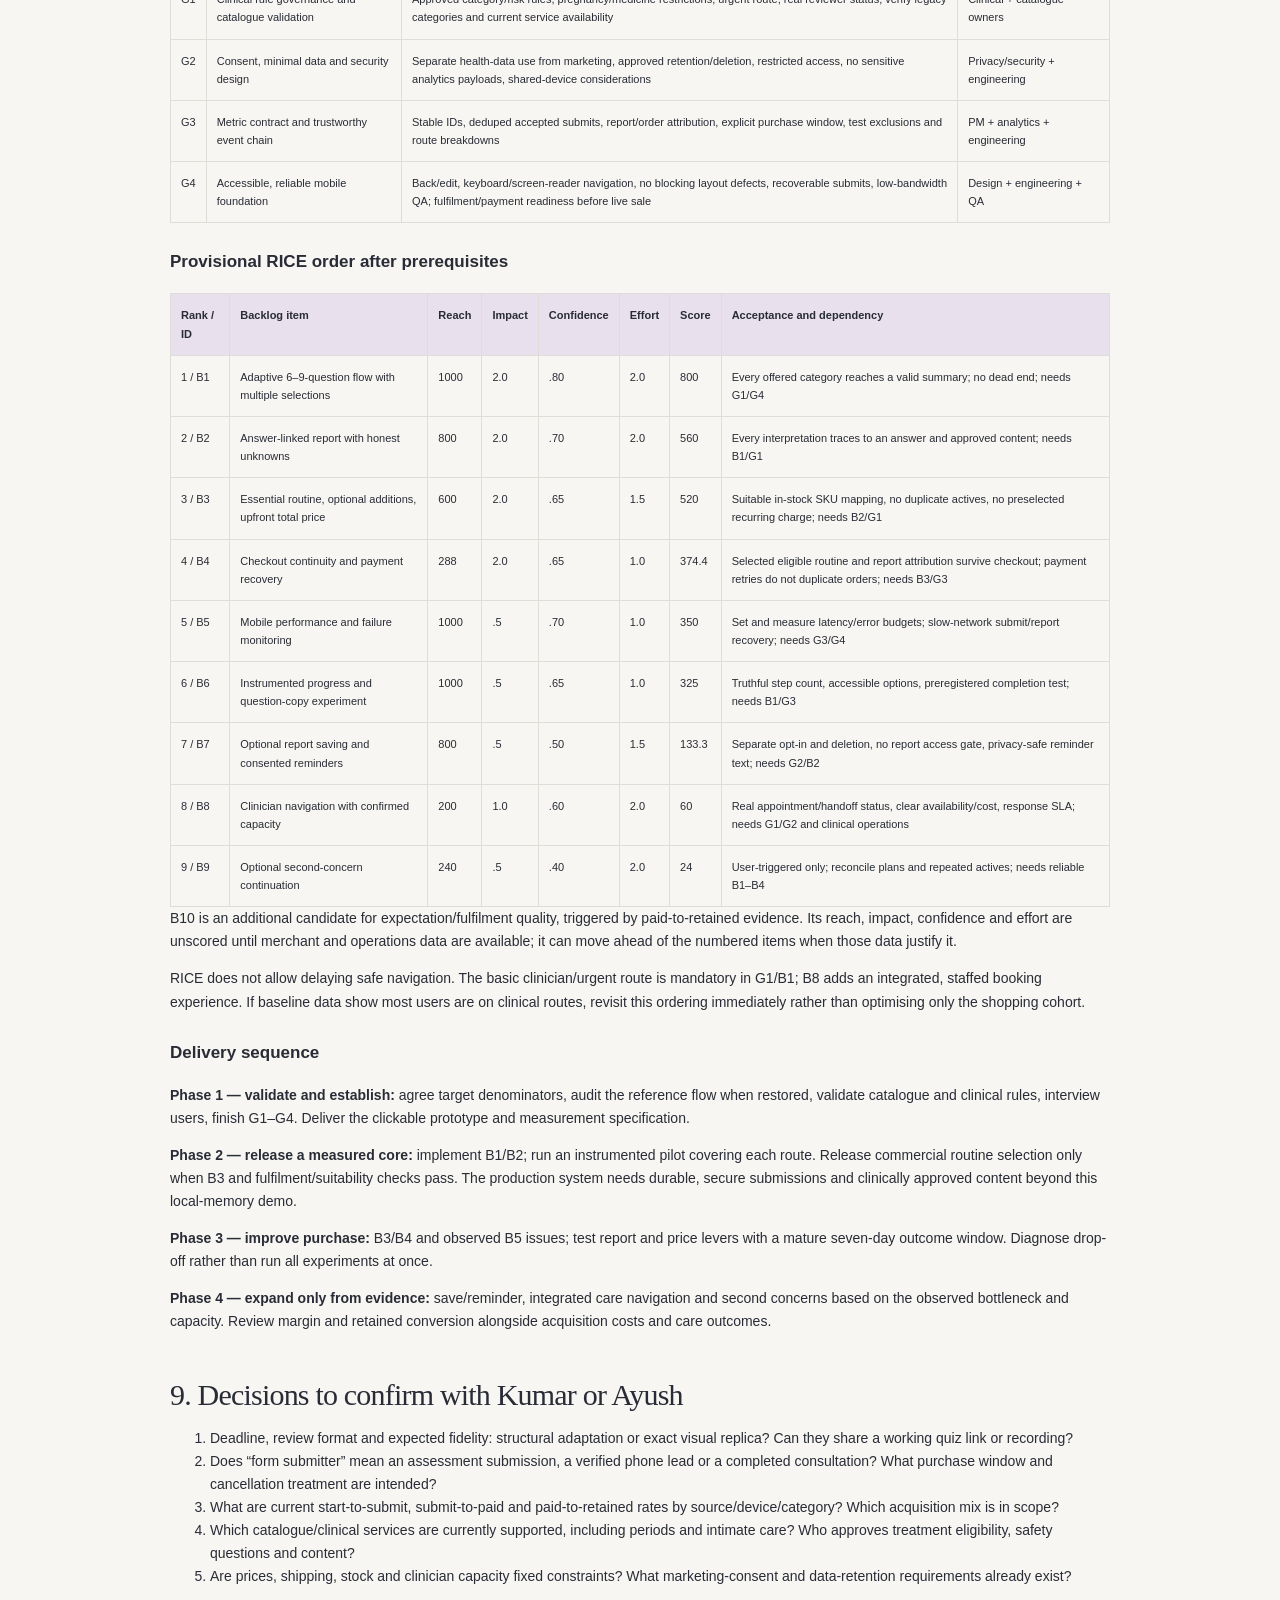
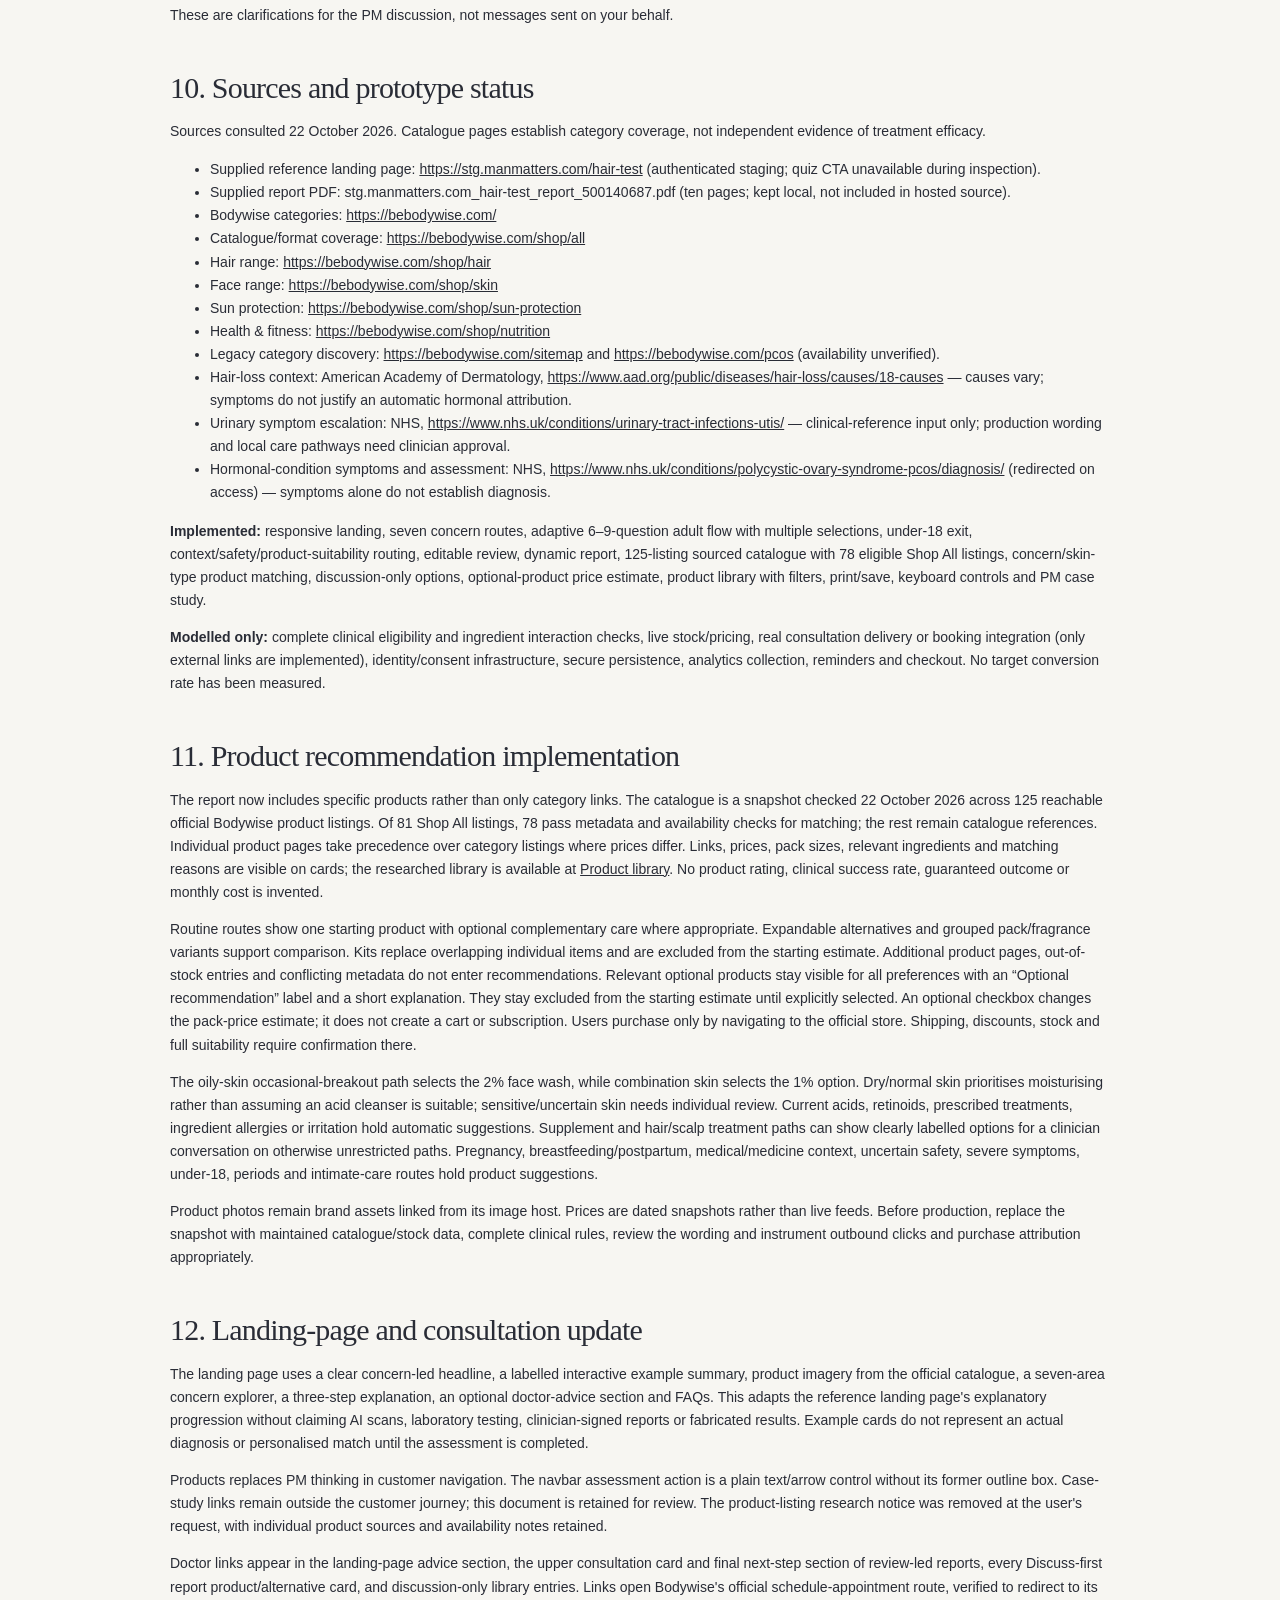
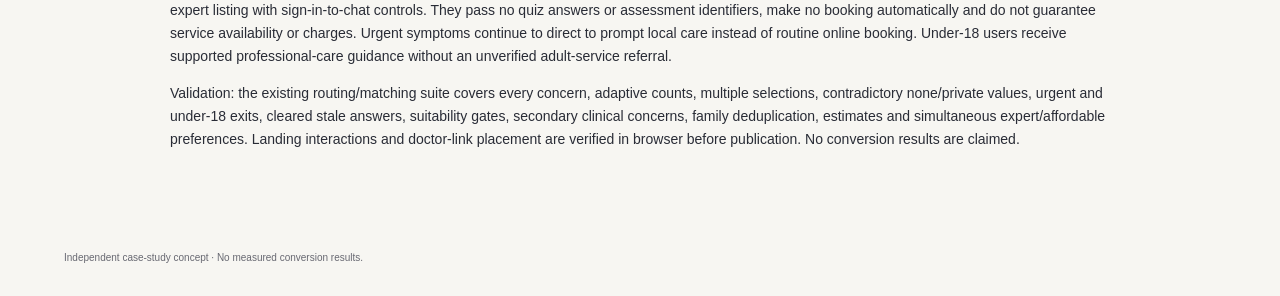
==== commit 3918ceef: "Refresh landing page and document doctor routing Redesign the landing with interactive example summa" ====
--- a/case-study.html
+++ b/case-study.html
@@ -12,7 +12,7 @@
 <p>The report also illustrates risks to avoid: a hormonal cause sounds established before clinician confirmation, percentages imply precision that the inputs may not support, and the example says photos were skipped while displaying a section framed around photo-based comparison. The printed distribution shows 4% at the user’s stage and 97% further along, which requires reconciliation. We should preserve explanation and continuity without importing unsupported precision.</p>
 <p>Bodywise’s current navigation groups the catalogue into Hair, Body Care, Health &amp; Fitness, Sun Protection and Face. Periods/PCOS and intimate-care entries also appear on its sitemap/legacy pages, but those listings are not proof of current stock or service availability. In the prototype, these remain clinician-navigation routes. They need catalogue-owner validation before commercial launch. Gummies are a format, not a separate health concern.</p>
 <h2>3. Product decision</h2>
-<p><strong>Cover the range at entry; focus the journey after entry.</strong> A complete catalogue should not require a complete-body questionnaire. Ask for one priority, then show a relevant concern branch and a report that uses the answers. Let users start a second concern later; in production, retain their chosen age/context only with appropriate consent.</p>
+<p><strong>Cover the range at entry; focus the journey after entry.</strong> A complete catalogue should not require a complete-body questionnaire. Ask for one area, allow multiple concerns within it, then show focused follow-ups and a report that uses the selections. The first matched concern sets a small starting routine; secondary concerns inform comparison options rather than stacking products. Let users start another area later; in production, retain their chosen age/context only with appropriate consent.</p>
 <p>Initial audience assumption: adult women in India arriving from Bodywise campaigns or the site, often on mobile, with an existing concern and uncertainty about what to do next. Traffic intent, language mix, device mix, clinical-routing rate and baseline conversion are unknown. Validate these before forecasting revenue.</p>
 <p>Women’s context should affect suitability rather than serve as a cosmetic rebrand: pregnancy/trying to conceive, postpartum/breastfeeding, medicines and existing conditions, cycle-related questions only when relevant, private wording, and the ability to decline sensitive context. Do not assume that women’s hair loss has the same cause or treatment as men’s hair loss. Do not infer PCOS from acne or irregular periods.</p>
 <h3>What is retained and changed</h3>
@@ -61,74 +61,70 @@
 </tr>
 </tbody></table></div>
 <h2>4. User flow and question design</h2>
-<p><strong>Landing → explanation/acknowledgement → age → priority category → branch concern → facial skin type (face only) → duration → impact → relevant context → safety question → product suitability → current routine → preference → review → submit → report.</strong></p>
-<p>There are ten questions on the usual adult path and eleven for face care, which also asks skin type. Selecting concerning symptoms displays immediate medical-help guidance and shortens the path before product-fit, routine and preference questions (seven questions, or eight for face care). Branch concern options change by category; safety wording changes for period and intimate symptoms. Back and edit preserve answers. Changing the category invalidates the previous concern answer. A short under-18 path produces an age-appropriate next-step summary rather than an adult plan. Production analytics must report this route separately so it cannot disguise poor adult-path completion.</p>
-<p>The acknowledgement explains purpose and local demo handling. A production health-data consent and retention policy must be designed and reviewed before collection. Report access is not conditional on marketing consent or phone verification. An optional save/send feature would come after report value and need separate opt-in.</p>
+<p><strong>Landing → acknowledgement → age → area → multiple concerns → safety → combined health/product context → relevant follow-ups → preferences where relevant → review → submit → report.</strong></p>
+<p>The adult flow is adaptive rather than fixed at ten questions. Sun protection has 6 questions; body care has 7; dry/frizzy hair has 7 and clinical hair/scalp concerns have 9; face care has 7, or 8 when breakout/dryness impact is asked; wellness has 8; periods/hormonal and intimate-care navigation have 6. Review and acknowledgement screens are not included in these counts. Selecting multiple concerns can add relevant follow-ups. Urgent symptoms shorten the adult path to the four questions through safety. Under-18 users exit after the age question.</p>
+<p>Concerns, safety, health/product context, relevant detail questions and preferences support multiple selections. Age, area, skin type, duration and impact remain single-select facts. None/private/uncertain choices are exclusive where required. A positive restriction applies globally, even if the first selected concern looks suitable for everyday care. Changing an area or concerns clears stale branch details and severity answers. The review screen makes missing answers visible rather than accepting an incomplete edited branch.</p>
+<p>The acknowledgement explains purpose and local handling. Report access does not depend on marketing opt-in or a phone number. The prototype retains answers only in tab memory and clears them on refresh or restart. Production consent, secure persistence and retention are not implemented.</p>
 <div class="table-scroll"><table>
 <thead>
 <tr>
 <th>Question</th>
 <th>Input</th>
-<th>How it changes the experience</th>
-</tr>
-</thead>
-<tbody><tr>
-<td>Age band</td>
-<td>Single choice</td>
+<th>Effect</th>
+</tr>
+</thead>
+<tbody><tr>
+<td>Age</td>
+<td>Single band</td>
 <td>Adult path or supported under-18 exit</td>
 </tr>
 <tr>
-<td>Priority</td>
+<td>Area</td>
 <td>One of seven routes</td>
-<td>Changes concern choices and report context</td>
-</tr>
-<tr>
-<td>Concern</td>
-<td>Category-specific single choice</td>
-<td>Names the user’s actual priority</td>
+<td>Selects relevant concern choices</td>
+</tr>
+<tr>
+<td>Concerns</td>
+<td>Multiple choices</td>
+<td>First matched concern sets starting routine; others inform alternatives</td>
+</tr>
+<tr>
+<td>Safety</td>
+<td>Multiple selections with exclusive none</td>
+<td>Urgent symptoms override commercial actions; uncertainty needs review</td>
+</tr>
+<tr>
+<td>Health/product context</td>
+<td>Multiple selections with exclusive none/private</td>
+<td>Combines pregnancy/postpartum/medicine context with allergy, irritation and active-treatment checks</td>
+</tr>
+<tr>
+<td>Facial skin type</td>
+<td>Single choice, face only</td>
+<td>Changes cleanser matching or holds products</td>
 </tr>
 <tr>
 <td>Duration</td>
-<td>Approximate band / not sure</td>
-<td>Appears in summary; helps prepare a care discussion</td>
-</tr>
-<tr>
-<td>Daily impact</td>
-<td>Self-reported mild/moderate/severe</td>
-<td>Severe/disruptive routes to review; not a medical stage</td>
-</tr>
-<tr>
-<td>Life/health context</td>
-<td>Closest match, including prefer not to say</td>
-<td>Pregnancy, postpartum, medicines or unknown context require review</td>
-</tr>
-<tr>
-<td>Safety</td>
-<td>None / listed symptoms / unsure</td>
-<td>Urgent route takes precedence; uncertainty requires review</td>
-</tr>
-<tr>
-<td>Product suitability</td>
-<td>No known issues / allergy or irritation / active or prescribed treatments / unsure</td>
-<td>Holds product matching when suitability is uncertain</td>
-</tr>
-<tr>
-<td>Facial skin type (face only)</td>
-<td>Oily / combination / normal / dry / sensitive / unsure</td>
-<td>Changes the cleanser match or holds suggestions</td>
-</tr>
-<tr>
-<td>Current routine</td>
-<td>None / occasional / consistent / irritation</td>
-<td>Shapes explanation; irritation requires review</td>
-</tr>
-<tr>
-<td>Preference</td>
-<td>Simple / affordable / understand / expert</td>
-<td>Shapes next-step copy; expert choice routes to review</td>
-</tr>
-</tbody></table></div>
-<p>A production context question should allow multiple relevant selections with an exclusive “none” option. The prototype uses one closest match because every non-none answer already blocks automatic product recommendation. This simplification is unsuitable for treatment eligibility or clinician history-taking.</p>
+<td>Single approximate band where relevant</td>
+<td>Recorded for symptoms and clinician discussion, not inferred on unasked branches</td>
+</tr>
+<tr>
+<td>Impact</td>
+<td>Single self-reported level where relevant</td>
+<td>Disruptive symptoms hold products; not a clinical severity stage</td>
+</tr>
+<tr>
+<td>Hair/body details</td>
+<td>Multiple relevant observations</td>
+<td>Captures symptom context; irritation, scalp discomfort and painful/deep spots can change routing</td>
+</tr>
+<tr>
+<td>Preferences</td>
+<td>Multiple, except care-navigation-only routes</td>
+<td>Affordable pack selection and expert request are both respected</td>
+</tr>
+</tbody></table></div>
+<p>The generic current-routine question has been removed. Product suitability is included in the combined context question. This reduces unnecessary questions without removing the suitability gate. The adaptive design is implemented, but its completion or purchase uplift has not been measured.</p>
 <h3>Range coverage</h3>
 <div class="table-scroll"><table>
 <thead>
@@ -145,12 +141,12 @@
 </tr>
 <tr>
 <td>Body</td>
-<td>Bumps, dryness, odour, tone, stretch marks</td>
+<td>Bumps, dryness, cracked heels, rough/bumpy skin, odour, tone, stretch marks</td>
 <td>Eligible everyday care or review based on context/symptoms</td>
 </tr>
 <tr>
 <td>Face</td>
-<td>Breakouts, dryness/sensitivity, marks, fine lines</td>
+<td>Breakouts, dryness/sensitivity, marks, fine lines, brow/lash appearance, facial hair removal, puffiness</td>
 <td>Eligible everyday care or dermatologist review</td>
 </tr>
 <tr>
@@ -160,8 +156,8 @@
 </tr>
 <tr>
 <td>Health &amp; fitness</td>
-<td>Sleep, energy, nutrition, muscle recovery</td>
-<td>Review for sleep/low energy; other care exploration where appropriate; no automatic supplements</td>
+<td>Sleep, energy, nutrition, muscle recovery, bone/joint nutrition</td>
+<td>Review for sleep, energy, nutrition and bone/joint support; uncomplicated muscle-recovery lotion can remain routine care; no automatic oral supplements</td>
 </tr>
 <tr>
 <td>Period/hormonal concerns</td>
@@ -174,11 +170,11 @@
 <td>Clinical advice, with prompt-care route for concerning symptoms</td>
 </tr>
 </tbody></table></div>
-<p>The prototype now asks a broad product-suitability question about allergies, active irritation and current active/prescribed treatments, plus facial skin type. It uses these answers to match a researched catalogue of 125 reachable product listings, including sizes, fragrances and kits. Only 78 current Shop All listings pass metadata/availability checks for matching. Full ingredient-level interaction and contraindication checks are still not implemented; these questions are not a substitute for clinical suitability review. The safety question is illustrative, not validated clinical triage.</p>
+<p>The prototype asks a combined health/product-context question covering allergies, active irritation and current active/prescribed treatments, plus facial skin type where relevant. It uses these answers to match a researched catalogue of 125 reachable product listings, including sizes, fragrances and kits. Only 78 current Shop All listings pass metadata/availability checks for matching. Full ingredient-level interaction and contraindication checks are still not implemented; these questions are not a substitute for clinical suitability review. The safety question is illustrative, not validated clinical triage.</p>
 <h2>5. Report and care-plan model</h2>
 <p>Use the reference’s explanatory spine: <strong>what you said → what it can tell us → what we do next.</strong> Keep the summary visible first; deeper explanation can expand underneath.</p>
 <ol>
-<li><strong>Personal starting point:</strong> priority, concern, duration and impact; date/report version in production. No numerical cause attribution.</li>
+<li><strong>Personal starting point:</strong> area, selected concerns, and duration/impact only where asked; date/report version in production. No numerical cause attribution.</li>
 <li><strong>Evidence from answers:</strong> quote the specific answer before interpreting it. Separate self-reported facts from hypotheses and unknowns.</li>
 <li><strong>Meaning and limits:</strong> educational explanation reviewed for the selected concern. Explicitly state when examination or testing could be needed.</li>
 <li><strong>Relevant context:</strong> life stage, medicines, irritation and preferences change the next step. Missing context is not treated as “no risk.”</li>
@@ -189,7 +185,7 @@
 </ol>
 <h3>Rule precedence and implementation contract</h3>
 <p><strong>Under-18 exclusion → prompt-care symptoms → clinician-review conditions/unknowns → category restrictions → routine eligibility.</strong> Urgent symptoms always override ordinary commercial preferences on adult paths. The under-18 prototype does not collect symptoms and only offers age-appropriate professional guidance.</p>
-<p>Clinician review is required for pregnancy/trying to conceive, postpartum/breastfeeding, medicines/conditions, declined context, uncertain safety answers, severe daily impact, periods/intimate routes, irritation, or a request for an expert. Hair shedding/thinning/dandruff and sleep/low-energy paths also require review in this conservative prototype. No clinical cause is assigned.</p>
+<p>Clinician review is recommended by the prototype for pregnancy/trying to conceive, postpartum/breastfeeding, medicines/conditions, declined context, uncertain safety, disruptive impact where asked, periods/intimate routes, allergies, active treatments, irritation, fragrance sensitivity, scalp discomfort, painful/deep body spots, sensitive/uncertain facial skin or an expert request. Hair shedding/thinning/dandruff and wellness concerns other than uncomplicated muscle recovery also lead to review. Moderate recurring facial breakouts and primary discussion-only products can produce a consultation-led report even where the base route is otherwise routine. An individual alternative may remain discussion-only without changing an otherwise routine starting product. No clinical cause is assigned. Full answer triggers and interface placements are recorded in <a href="DOCTOR-ROUTING.md">Doctor-routing audit</a>.</p>
 <p>Production rule record: rule ID, rule version, trigger answers, route, approved explanation, allowed product classes, prohibited ingredients/classes, escalation copy, approving clinician and review date. Keep an audit of the rule version that produced each report. Clinical governance is a launch prerequisite; commercial experiments cannot relax clinical eligibility.</p>
 <h3>Three proposed plan paths</h3>
 <div class="table-scroll"><table>
@@ -372,7 +368,7 @@
 <tbody><tr>
 <td>E1 / B1 + B6: shorter adaptive assessment</td>
 <td>Start → valid submission</td>
-<td>Move optional routine/preferences after the first report and branch by concern; retain the checks required before showing products. Compare with the current 10–11 question prototype.</td>
+<td>Test further shortening of eligible branches against the implemented 6–9-question adaptive flow; retain suitability checks and access to expert advice. The generic routine question is already removed and context checks are combined.</td>
 <td>Step-level abandonment, time, technical errors, completed suitability checks, report usefulness, purchase per starter.</td>
 <td>Prioritise if completion is below the 80% ambition and losses cluster at optional questions while technical errors are low. If losses cluster at failed requests or slow loads, fix B5 first. If a shorter quiz lifts completion but harms suitability, useful recommendations or purchase per starter, do not ship that variant.</td>
 </tr>
@@ -512,7 +508,7 @@
 </thead>
 <tbody><tr>
 <td>1 / B1</td>
-<td>Focused category flow with 10–11 question adult path</td>
+<td>Adaptive 6–9-question flow with multiple selections</td>
 <td align="right">1000</td>
 <td align="right">2.0</td>
 <td align="right">.80</td>
@@ -633,11 +629,16 @@
 <li>Urinary symptom escalation: NHS, <a href="https://www.nhs.uk/conditions/urinary-tract-infections-utis/">https://www.nhs.uk/conditions/urinary-tract-infections-utis/</a> — clinical-reference input only; production wording and local care pathways need clinician approval.</li>
 <li>Hormonal-condition symptoms and assessment: NHS, <a href="https://www.nhs.uk/conditions/polycystic-ovary-syndrome-pcos/diagnosis/">https://www.nhs.uk/conditions/polycystic-ovary-syndrome-pcos/diagnosis/</a> (redirected on access) — symptoms alone do not establish diagnosis.</li>
 </ul>
-<p><strong>Implemented:</strong> responsive landing, seven concern routes, 10–11 question adult flow, under-18 exit, context/safety/product-suitability routing, editable review, dynamic report, 125-listing sourced catalogue with 78 eligible Shop All listings, concern/skin-type product matching, discussion-only options, optional-product price estimate, product library with filters, print/save, keyboard controls and PM case study.</p>
-<p><strong>Modelled only:</strong> complete clinical eligibility and ingredient interaction checks, live stock/pricing, real consultations, identity/consent infrastructure, secure persistence, analytics collection, reminders and checkout. No target conversion rate has been measured.</p>
+<p><strong>Implemented:</strong> responsive landing, seven concern routes, adaptive 6–9-question adult flow with multiple selections, under-18 exit, context/safety/product-suitability routing, editable review, dynamic report, 125-listing sourced catalogue with 78 eligible Shop All listings, concern/skin-type product matching, discussion-only options, optional-product price estimate, product library with filters, print/save, keyboard controls and PM case study.</p>
+<p><strong>Modelled only:</strong> complete clinical eligibility and ingredient interaction checks, live stock/pricing, real consultation delivery or booking integration (only external links are implemented), identity/consent infrastructure, secure persistence, analytics collection, reminders and checkout. No target conversion rate has been measured.</p>
 <h2>11. Product recommendation implementation</h2>
 <p>The report now includes specific products rather than only category links. The catalogue is a snapshot checked 22 October 2026 across 125 reachable official Bodywise product listings. Of 81 Shop All listings, 78 pass metadata and availability checks for matching; the rest remain catalogue references. Individual product pages take precedence over category listings where prices differ. Links, prices, pack sizes, relevant ingredients and matching reasons are visible on cards; the researched library is available at <a href="products.html">Product library</a>. No product rating, clinical success rate, guaranteed outcome or monthly cost is invented.</p>
 <p>Routine routes show one starting product with optional complementary care where appropriate. Expandable alternatives and grouped pack/fragrance variants support comparison. Kits replace overlapping individual items and are excluded from the starting estimate. Additional product pages, out-of-stock entries and conflicting metadata do not enter recommendations. Relevant optional products stay visible for all preferences with an “Optional recommendation” label and a short explanation. They stay excluded from the starting estimate until explicitly selected. An optional checkbox changes the pack-price estimate; it does not create a cart or subscription. Users purchase only by navigating to the official store. Shipping, discounts, stock and full suitability require confirmation there.</p>
 <p>The oily-skin occasional-breakout path selects the 2% face wash, while combination skin selects the 1% option. Dry/normal skin prioritises moisturising rather than assuming an acid cleanser is suitable; sensitive/uncertain skin needs individual review. Current acids, retinoids, prescribed treatments, ingredient allergies or irritation hold automatic suggestions. Supplement and hair/scalp treatment paths can show clearly labelled options for a clinician conversation on otherwise unrestricted paths. Pregnancy, breastfeeding/postpartum, medical/medicine context, uncertain safety, severe symptoms, under-18, periods and intimate-care routes hold product suggestions.</p>
 <p>Product photos remain brand assets linked from its image host. Prices are dated snapshots rather than live feeds. Before production, replace the snapshot with maintained catalogue/stock data, complete clinical rules, review the wording and instrument outbound clicks and purchase attribution appropriately.</p>
+<h2>12. Landing-page and consultation update</h2>
+<p>The landing page uses a clear concern-led headline, a labelled interactive example summary, product imagery from the official catalogue, a seven-area concern explorer, a three-step explanation, an optional doctor-advice section and FAQs. This adapts the reference landing page&#39;s explanatory progression without claiming AI scans, laboratory testing, clinician-signed reports or fabricated results. Example cards do not represent an actual diagnosis or personalised match until the assessment is completed.</p>
+<p>Products replaces PM thinking in customer navigation. The navbar assessment action is a plain text/arrow control without its former outline box. Case-study links remain outside the customer journey; this document is retained for review. The product-listing research notice was removed at the user&#39;s request, with individual product sources and availability notes retained.</p>
+<p>Doctor links appear in the landing-page advice section, the upper consultation card and final next-step section of review-led reports, every Discuss-first report product/alternative card, and discussion-only library entries. Links open Bodywise&#39;s official schedule-appointment route, verified to redirect to its expert listing with sign-in-to-chat controls. They pass no quiz answers or assessment identifiers, make no booking automatically and do not guarantee service availability or charges. Urgent symptoms continue to direct to prompt local care instead of routine online booking. Under-18 users receive supported professional-care guidance without an unverified adult-service referral.</p>
+<p>Validation: the existing routing/matching suite covers every concern, adaptive counts, multiple selections, contradictory none/private values, urgent and under-18 exits, cleared stale answers, suitability gates, secondary clinical concerns, family deduplication, estimates and simultaneous expert/affordable preferences. Landing interactions and doctor-link placement are verified in browser before publication. No conversion results are claimed.</p>
 </main><footer><p>Independent case-study concept · No measured conversion results.</p></footer></body></html>
--- a/styles.css
+++ b/styles.css
@@ -4,3 +4,7 @@
 
 .product-role.optional{align-self:flex-start;background:#eee6f3;color:#624778;border:1px solid #dacde4;border-radius:20px;padding:5px 10px;letter-spacing:.5px}.optional-explanation{font-size:11px;color:#74607e;line-height:1.6;background:#f7f2fa;border-left:2px solid #c8b1d6;padding:10px 12px;margin-bottom:12px}
 .matching-alternatives{margin-top:28px}.matching-alternatives>summary{font-weight:600;cursor:pointer;padding:16px 0}.product-variants{margin-top:18px}.product-variants summary{cursor:pointer;font-weight:600}.product-variants ul{padding-left:20px}.product-variants li{margin:10px 0;line-height:1.5}.product-variants a{color:var(--purple,#66509a);overflow-wrap:anywhere}.catalogue-search{display:block;margin:24px 0 12px;font-size:14px;font-weight:600}.catalogue-search input{display:block;width:100%;max-width:560px;padding:14px 16px;border:1px solid #ccc2d3;border-radius:10px;margin-top:9px;font:inherit;background:white}.catalogue-status{font-size:13px;font-weight:600;color:#66509a}
+.multi-choice .radio{border-radius:5px}.multi-choice[aria-checked=true] .radio::after{border-radius:2px}.consultation-card{margin-top:24px;padding:24px;background:#eee7f1;border-radius:12px}.consultation-card h3{margin:0 0 10px}.consultation-card p{font-size:14px;line-height:1.65}.review-row b{overflow-wrap:anywhere}.report h1{max-width:900px}.option.multi-choice[aria-checked=true] .radio:after{content:'✓';background:transparent;color:#5b416e;font-size:16px;line-height:16px;width:16px;height:16px;transform:translate(-50%,-50%)}
+.option.multi-choice .radio{position:relative;border:1px solid #afa6b3}.option.multi-choice[aria-checked=true] .radio{border:1px solid #5b416e;background:#5b416e}.option.multi-choice[aria-checked=true] .radio:after{position:absolute;inset:0;color:white;font-size:12px;line-height:16px;text-align:center;transform:none}
+
+.doctor-inline-link{display:block;font-size:12px;color:#604776;margin:0 0 16px;text-underline-offset:4px}
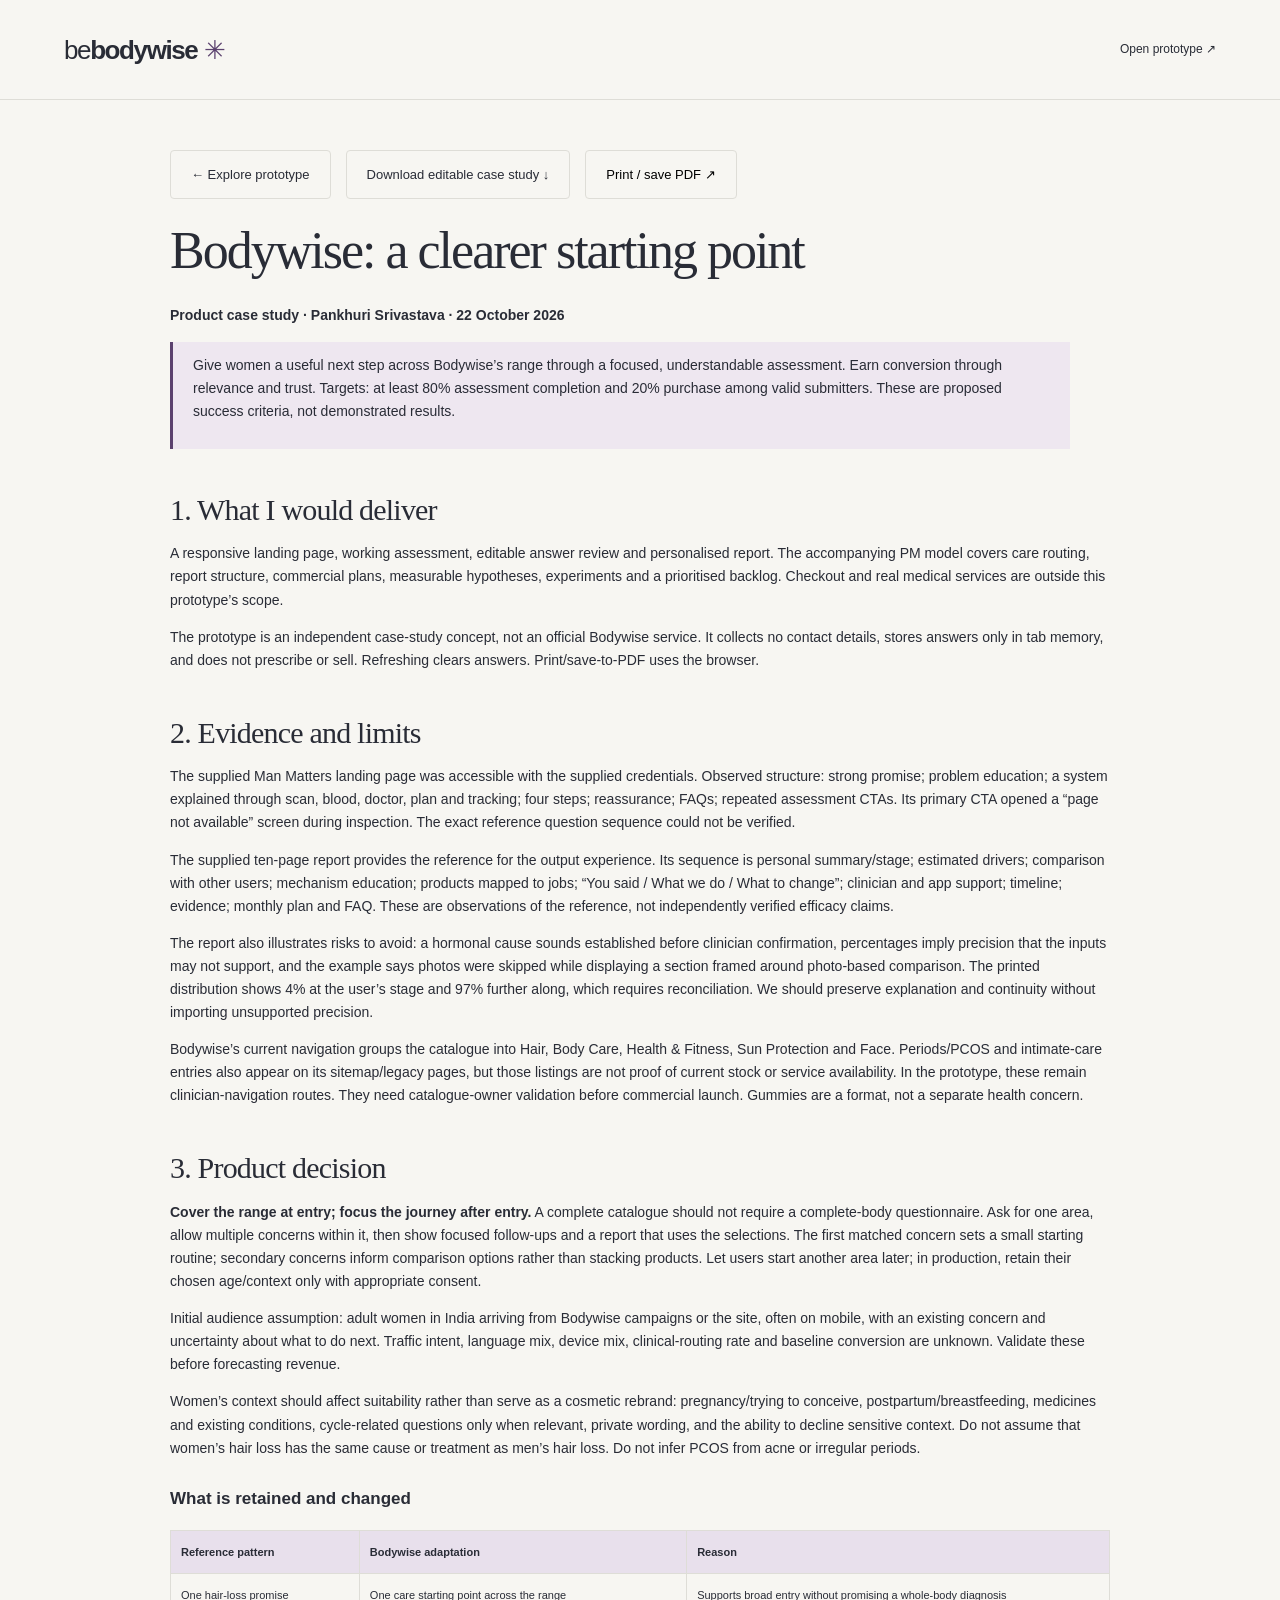
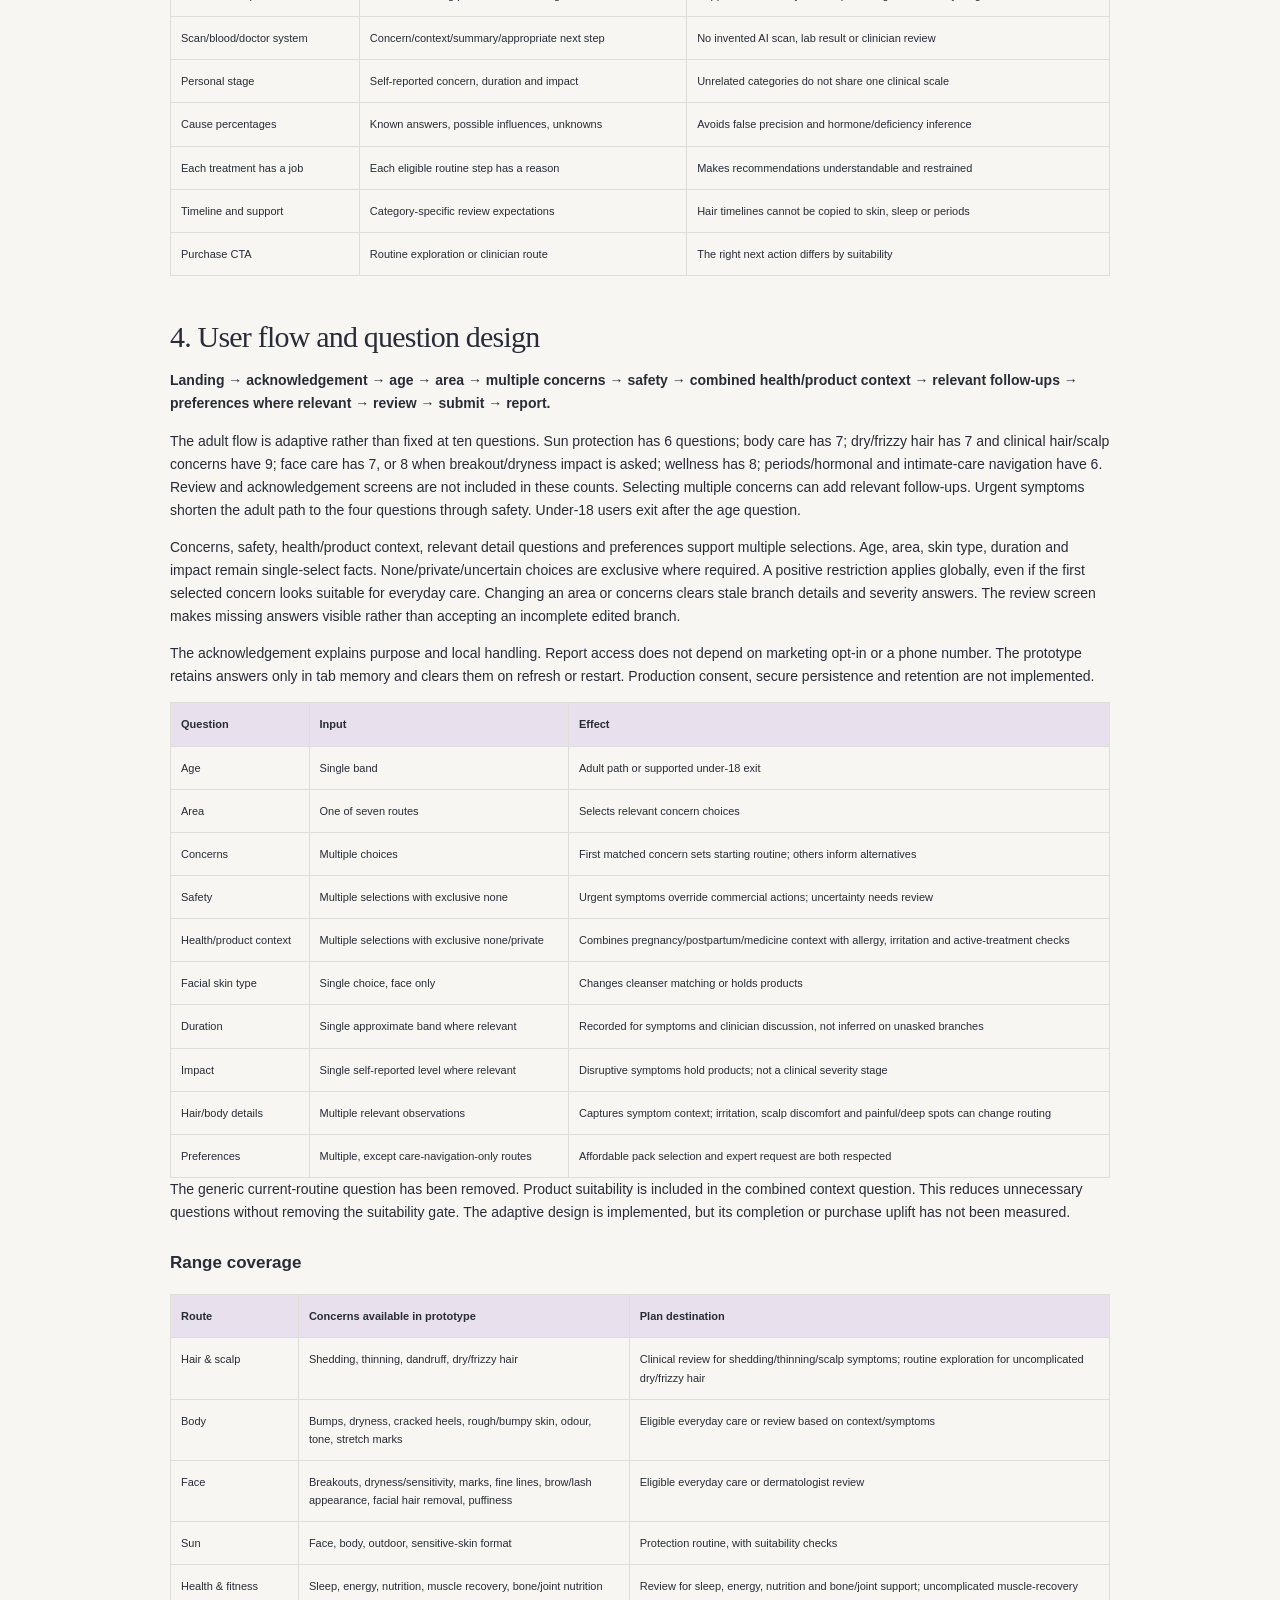
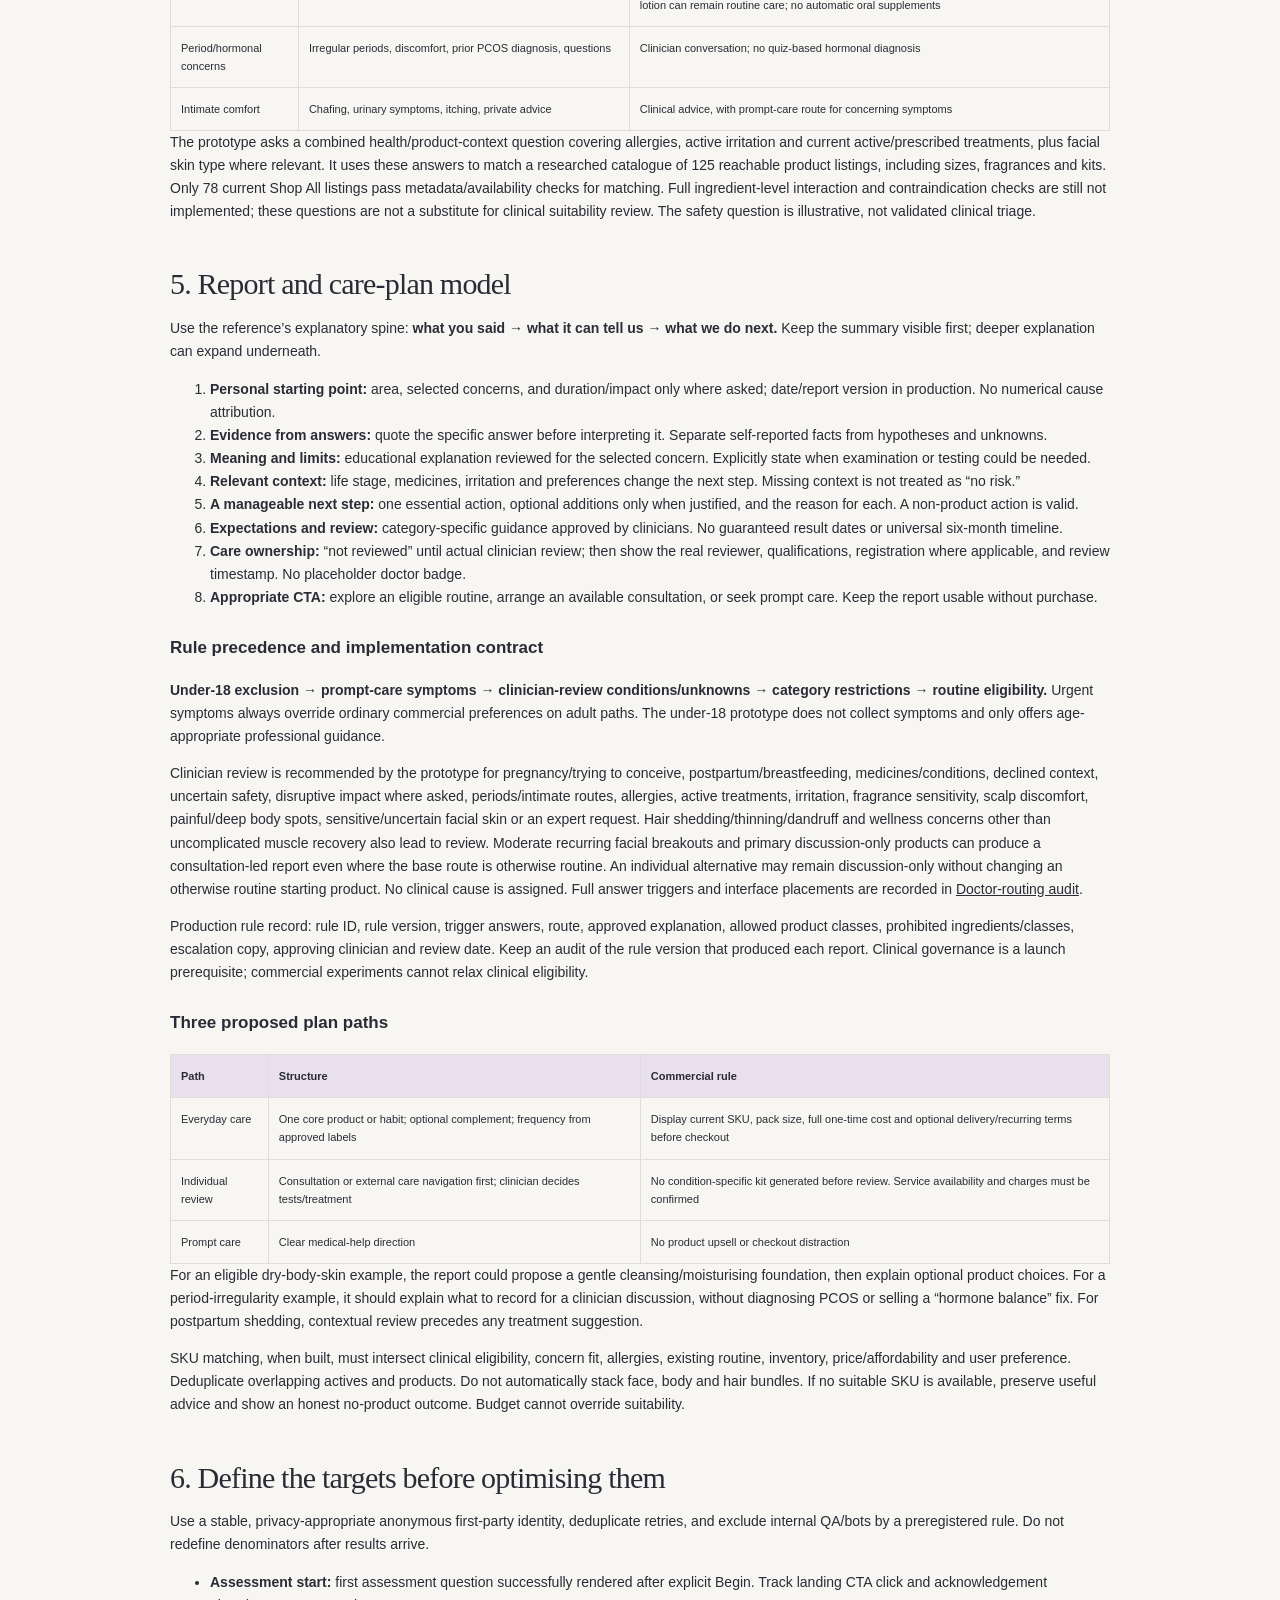
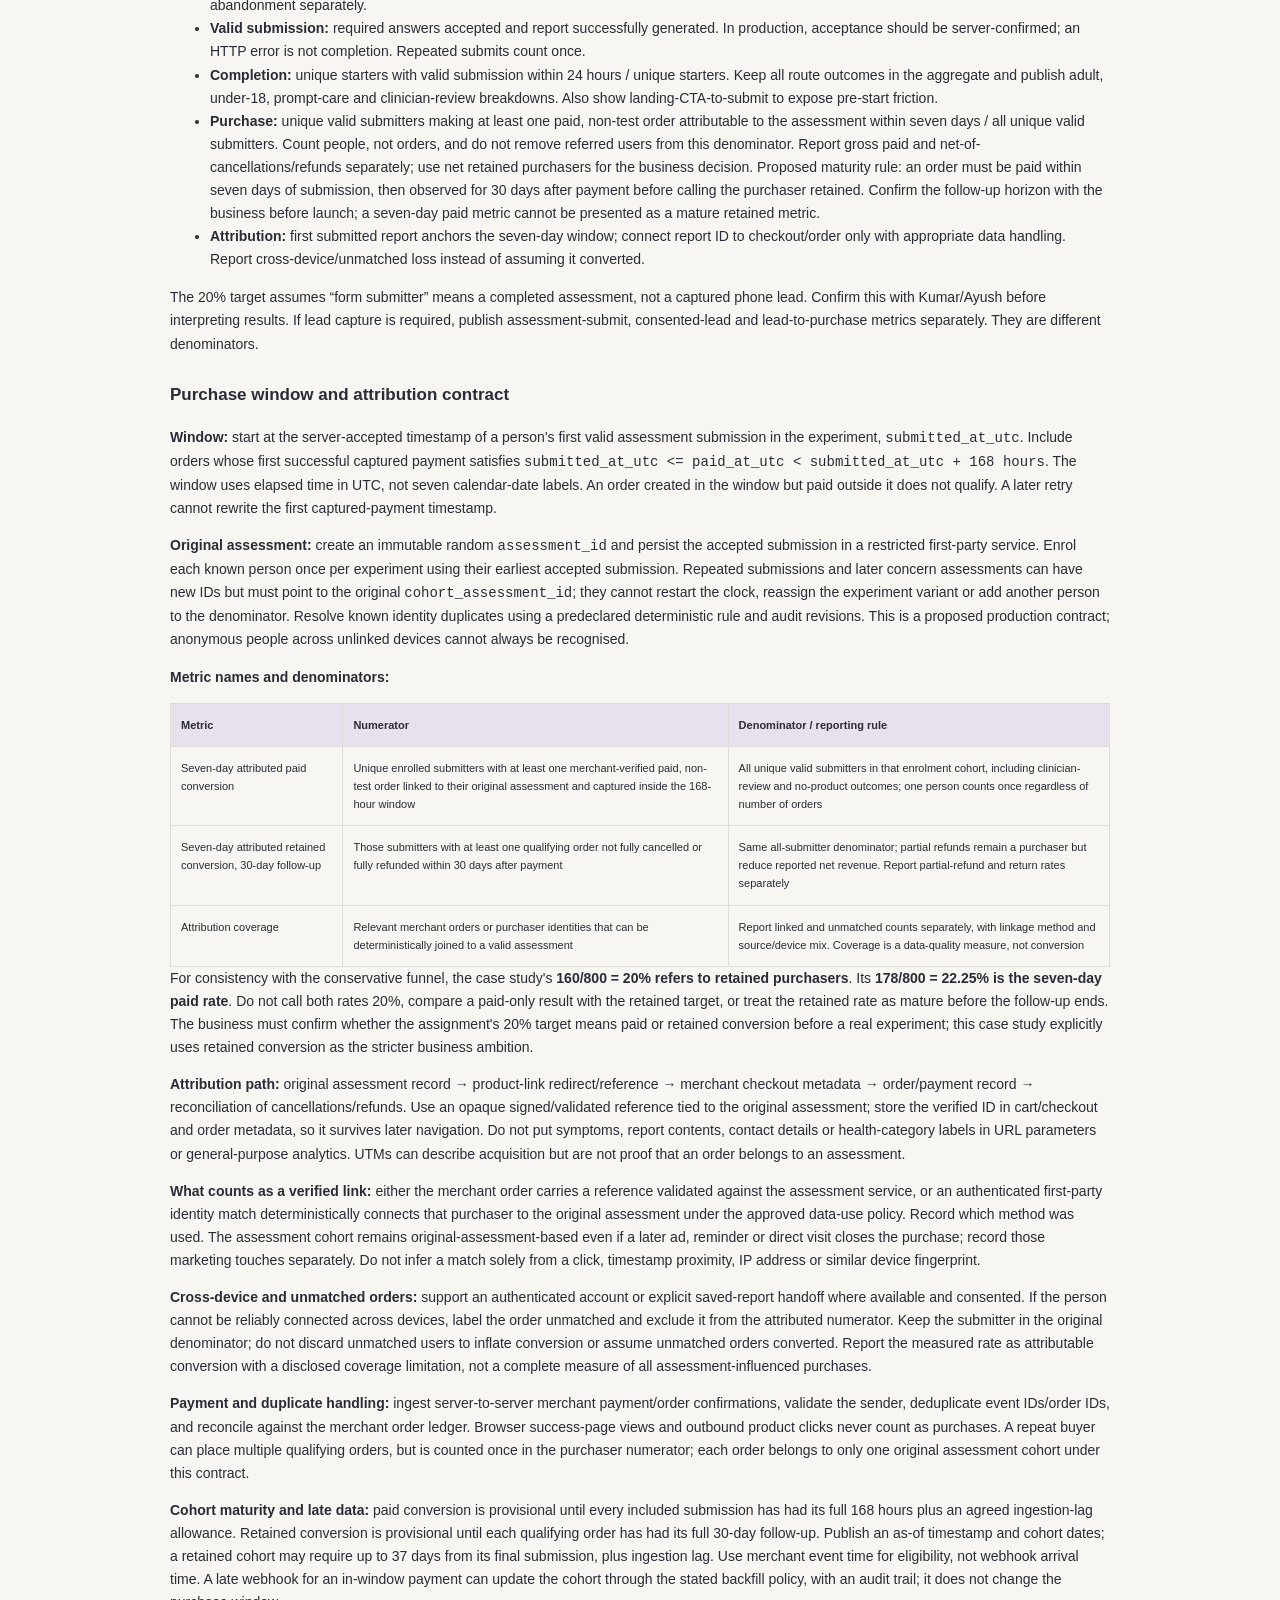
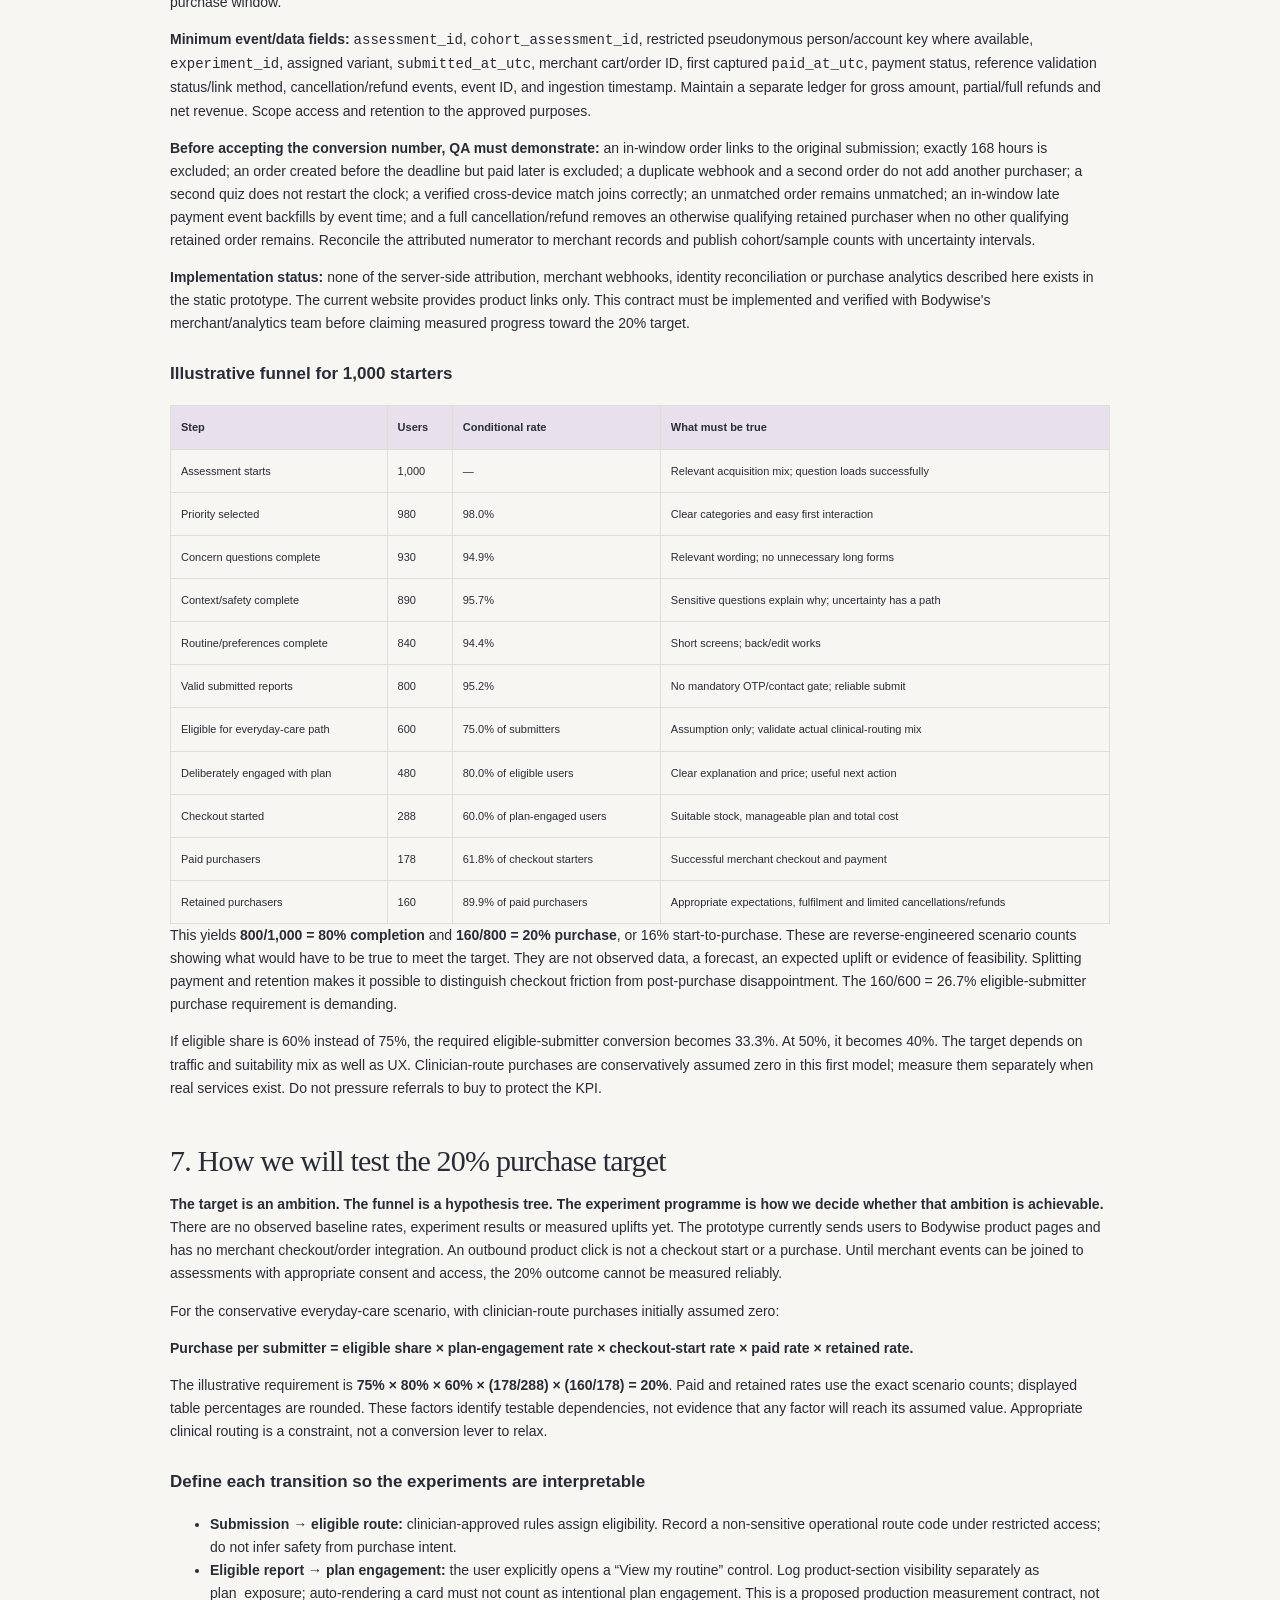
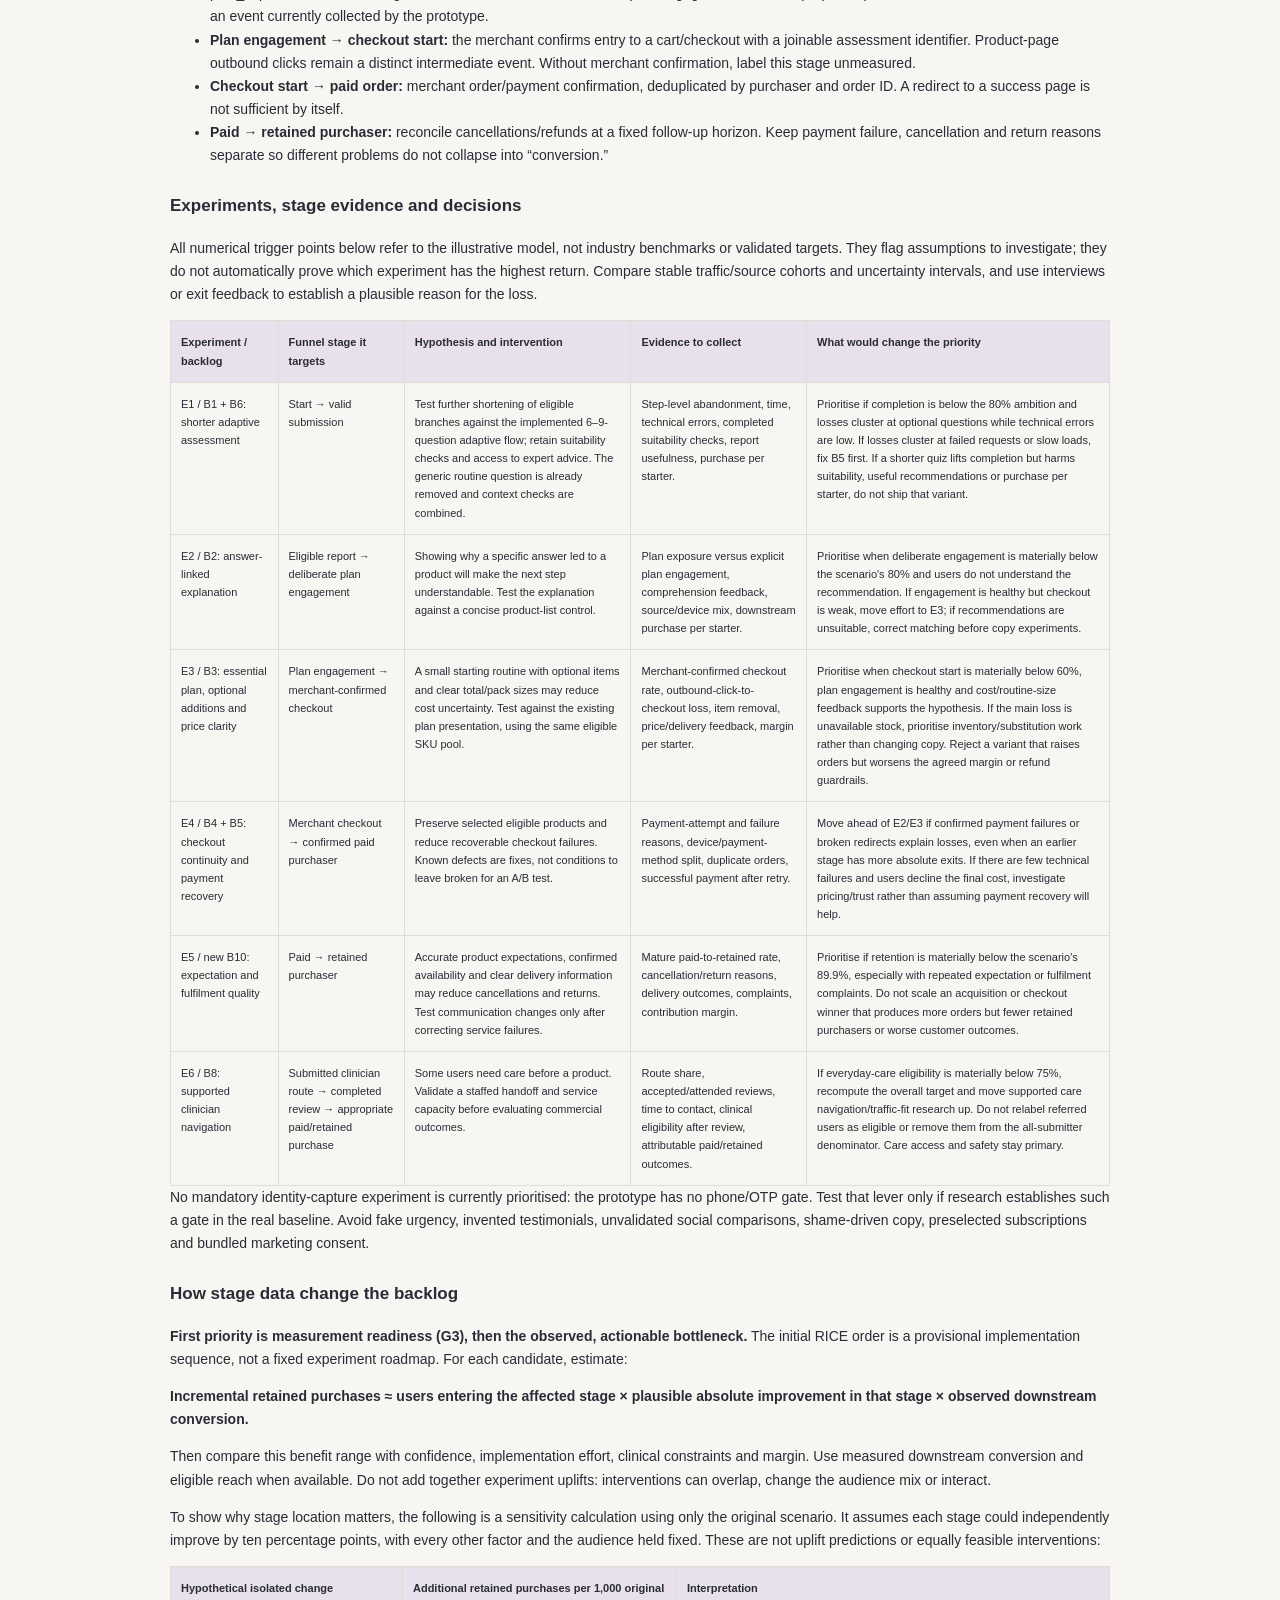
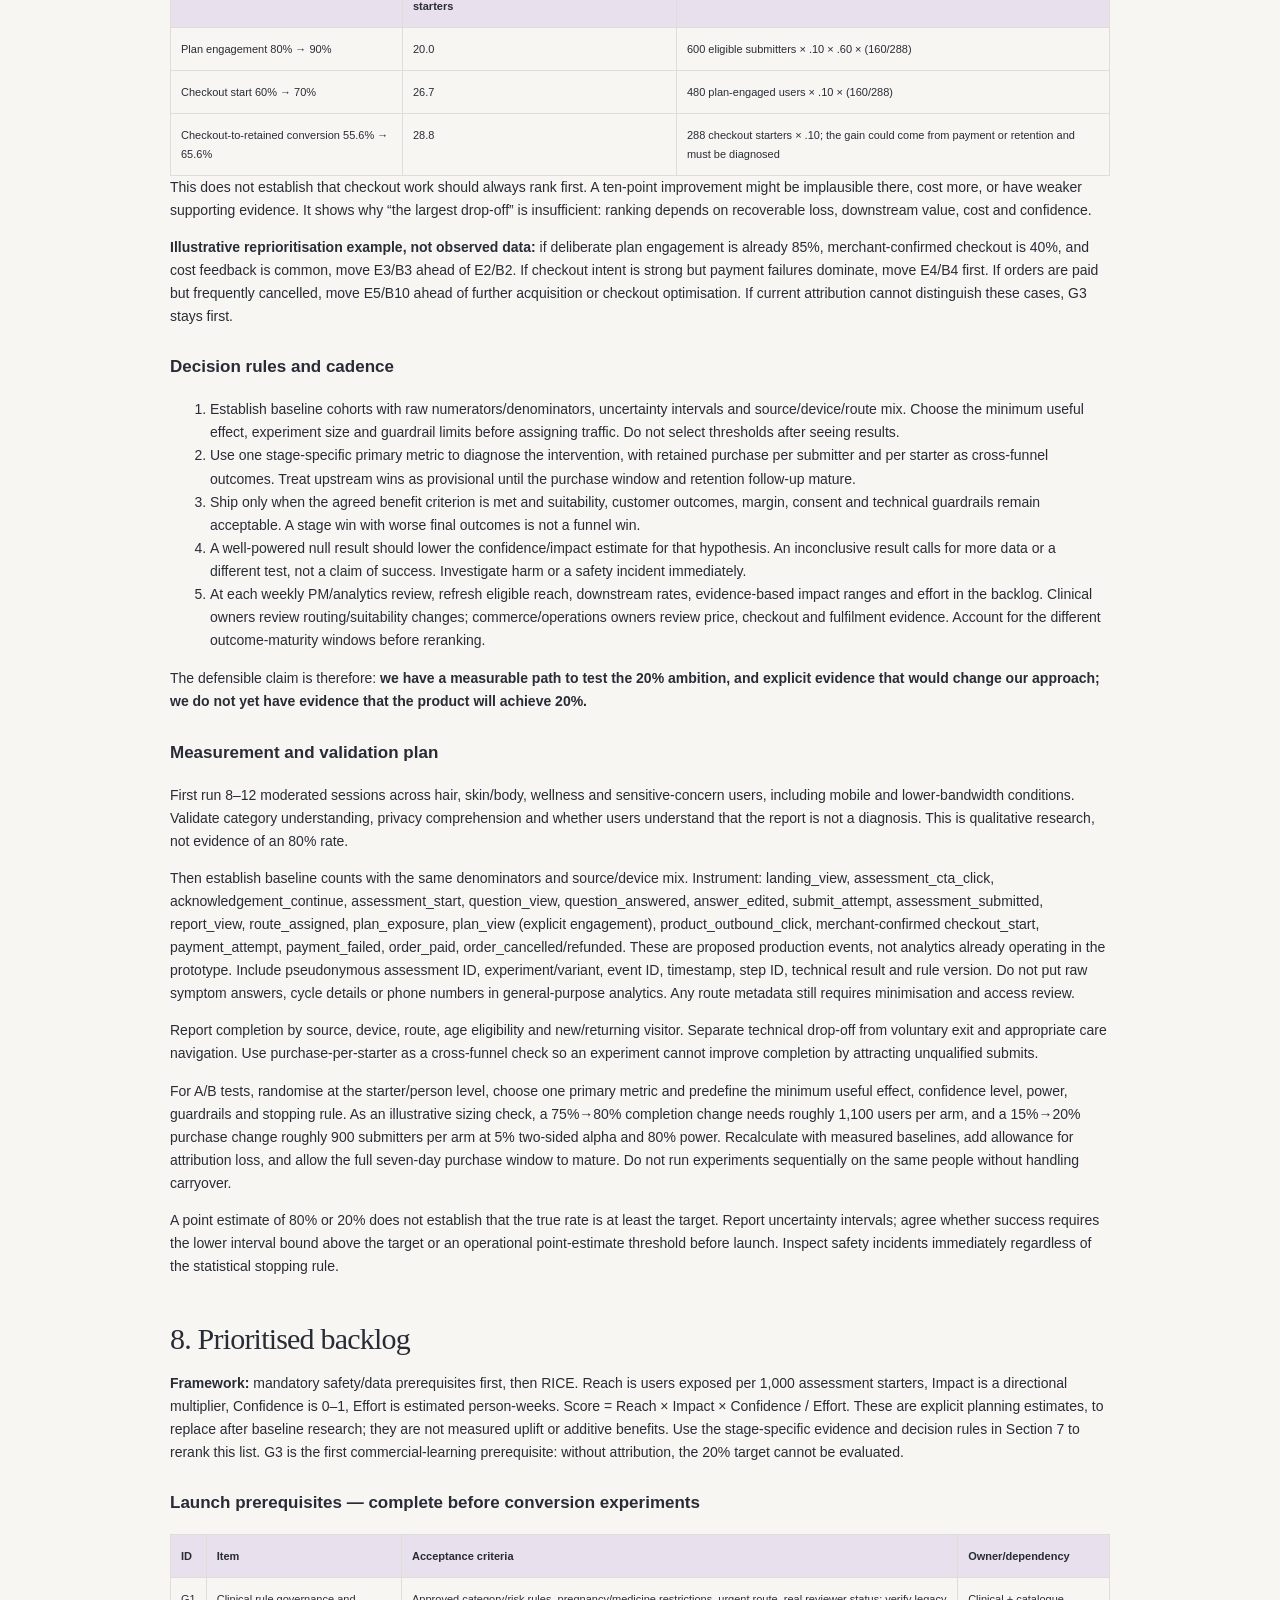
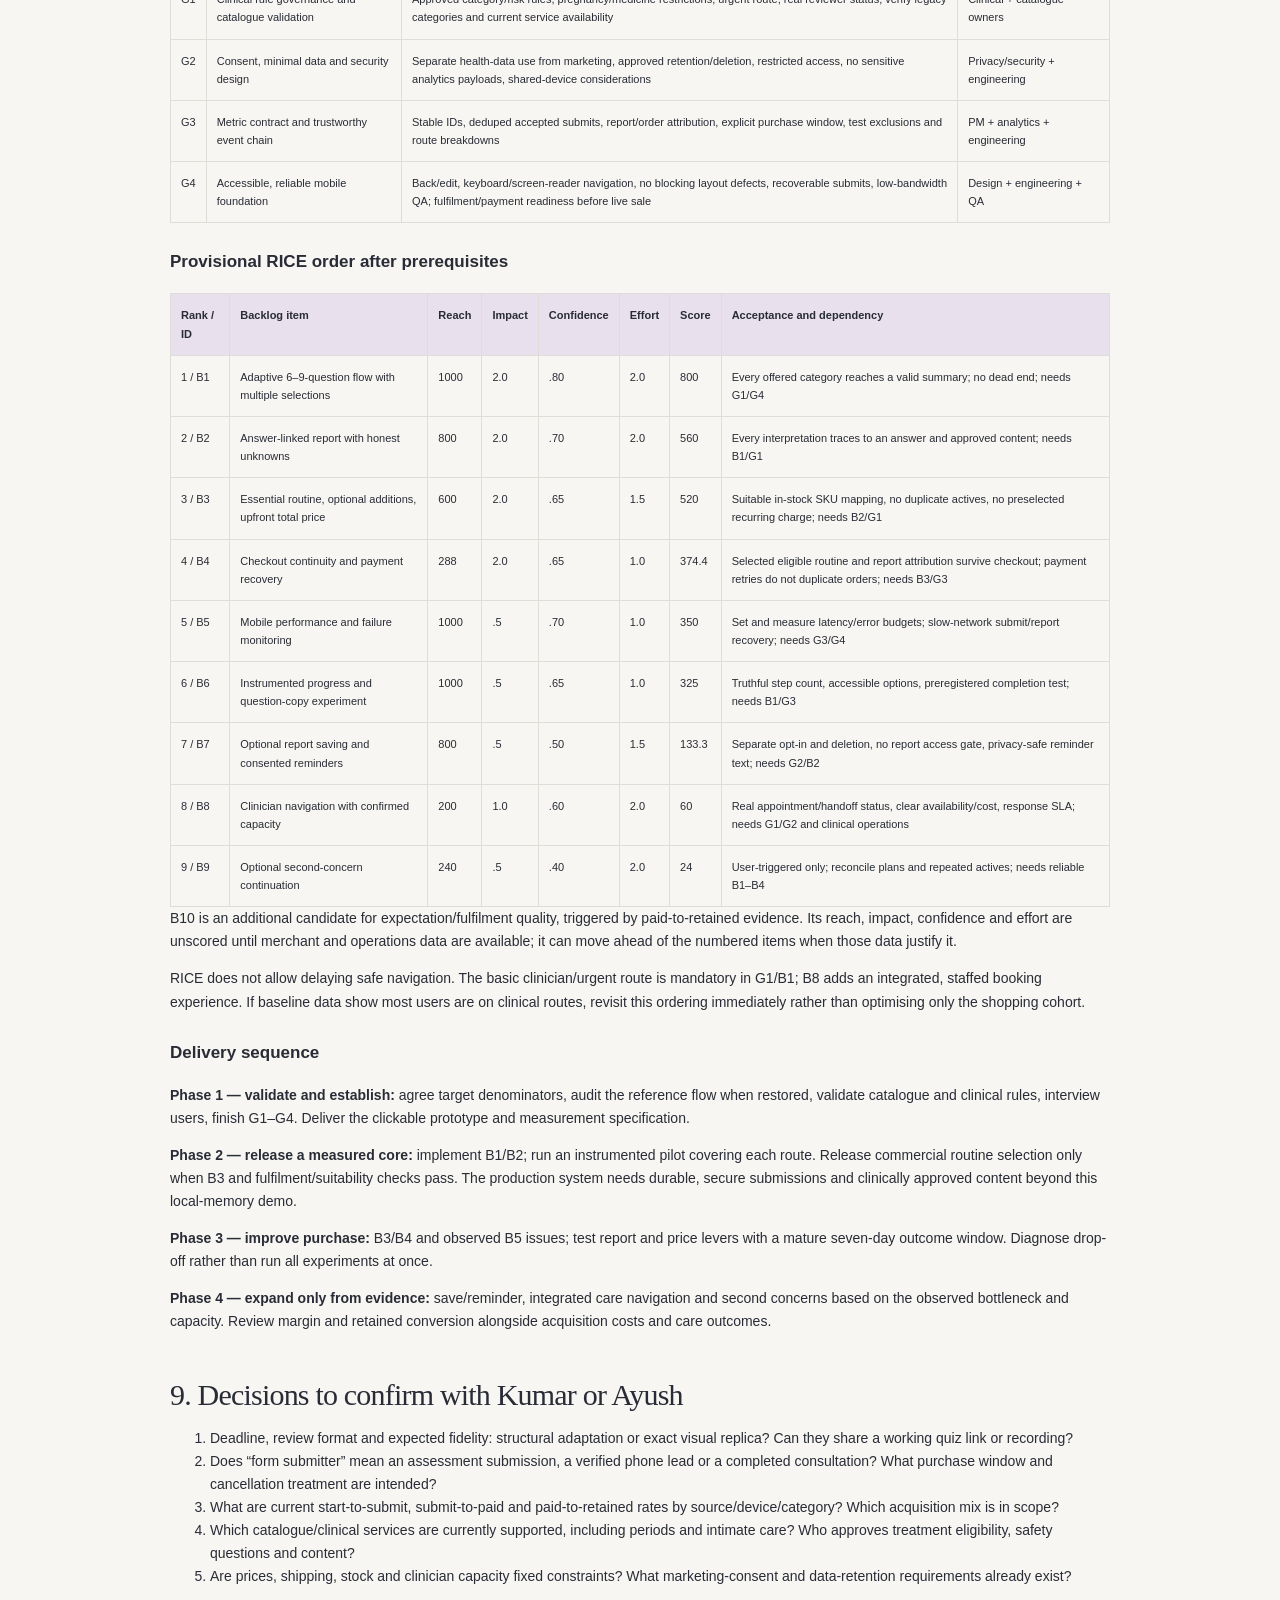
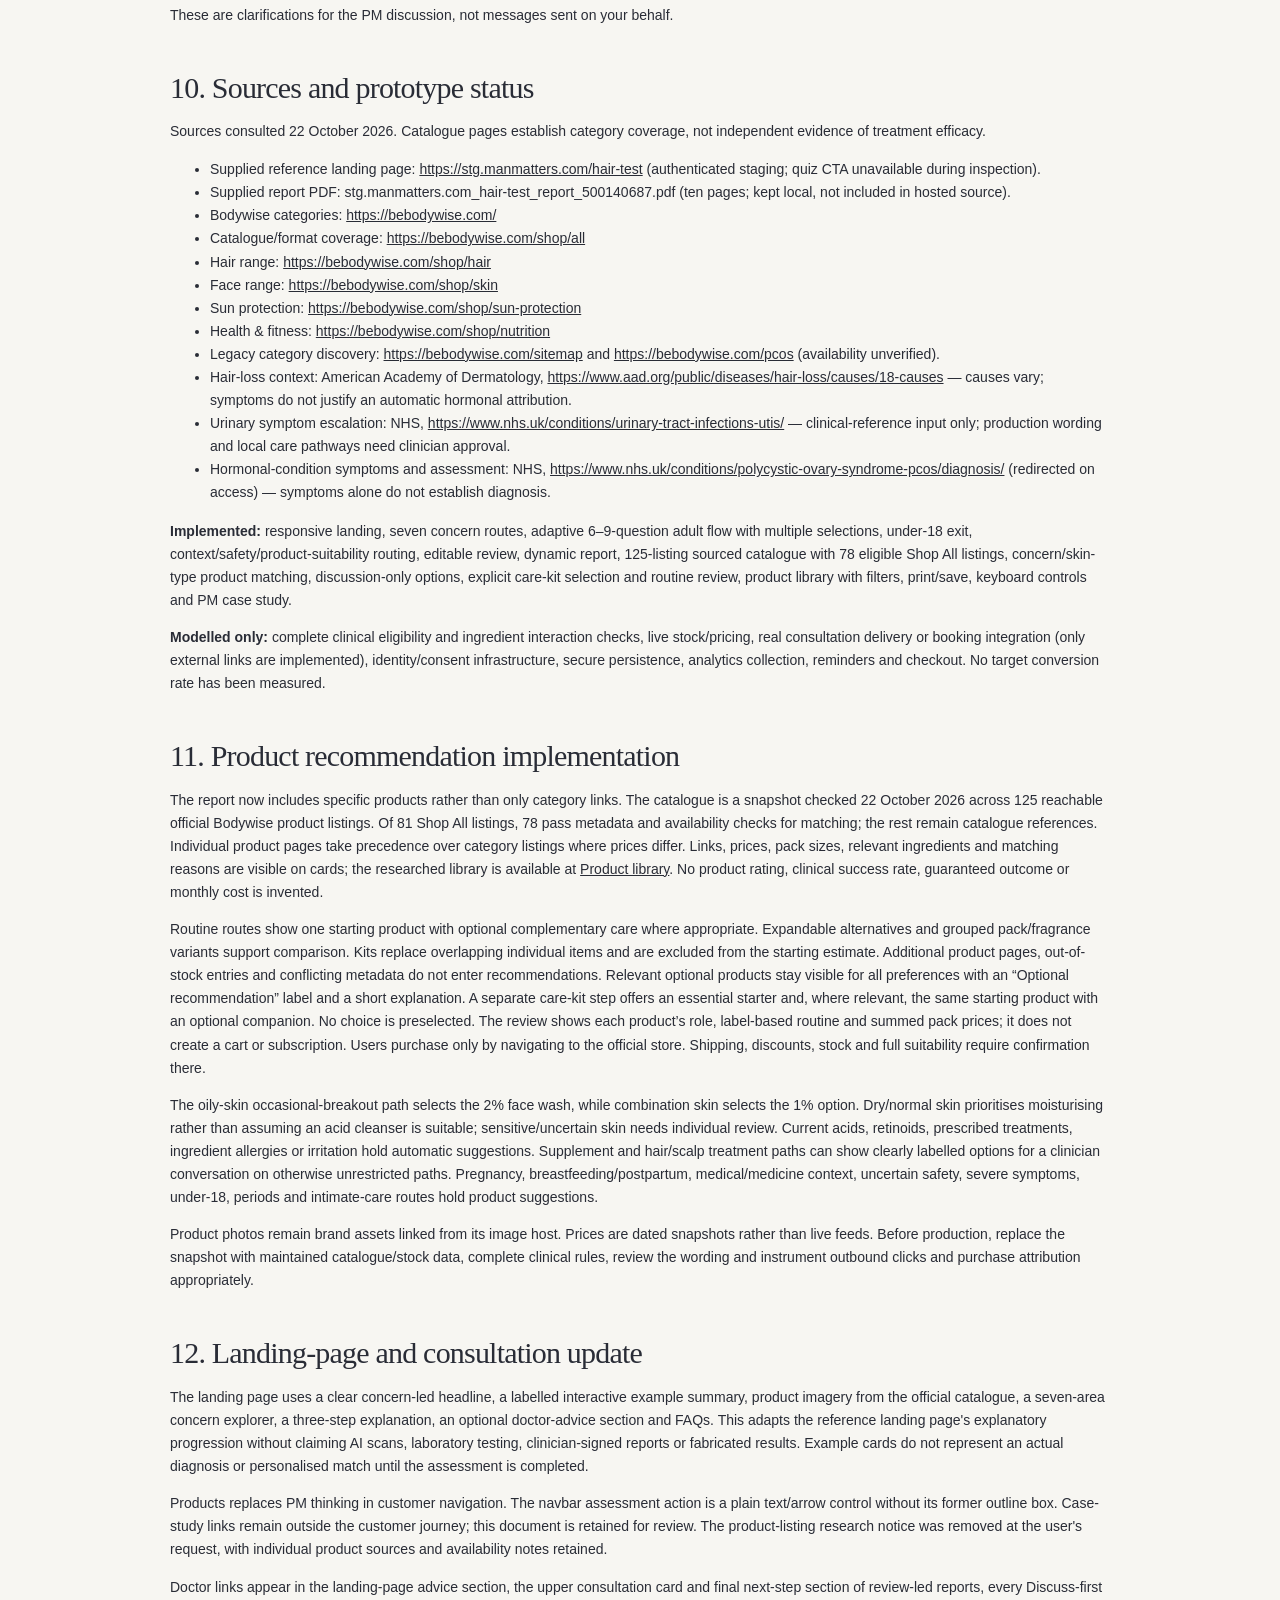
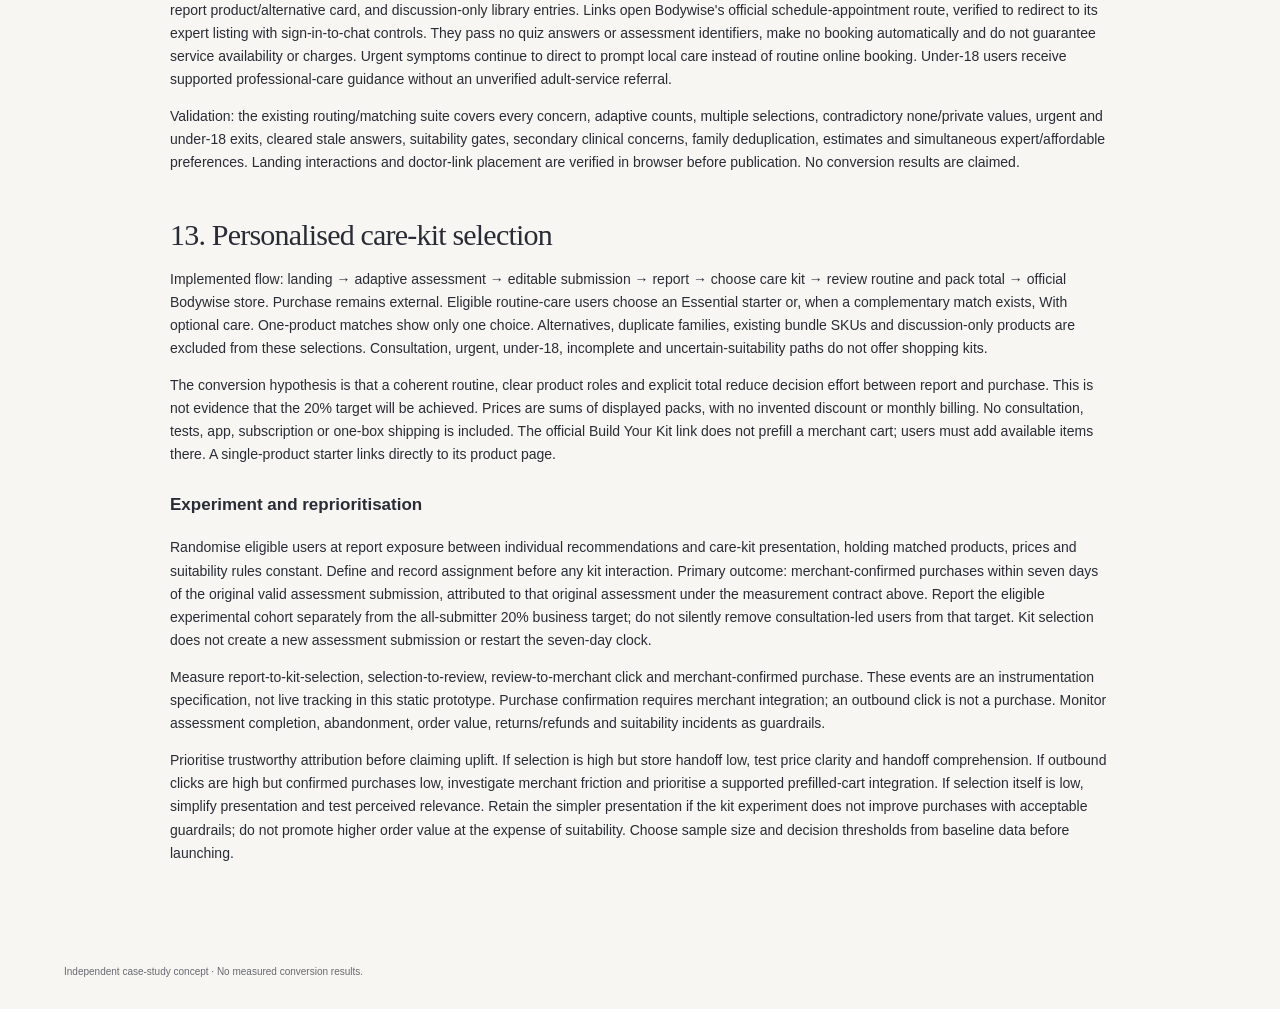
==== commit 1a6880ea: "Add personalised care-kit selection and routine review" ====
--- a/case-study.html
+++ b/case-study.html
@@ -629,11 +629,11 @@
 <li>Urinary symptom escalation: NHS, <a href="https://www.nhs.uk/conditions/urinary-tract-infections-utis/">https://www.nhs.uk/conditions/urinary-tract-infections-utis/</a> — clinical-reference input only; production wording and local care pathways need clinician approval.</li>
 <li>Hormonal-condition symptoms and assessment: NHS, <a href="https://www.nhs.uk/conditions/polycystic-ovary-syndrome-pcos/diagnosis/">https://www.nhs.uk/conditions/polycystic-ovary-syndrome-pcos/diagnosis/</a> (redirected on access) — symptoms alone do not establish diagnosis.</li>
 </ul>
-<p><strong>Implemented:</strong> responsive landing, seven concern routes, adaptive 6–9-question adult flow with multiple selections, under-18 exit, context/safety/product-suitability routing, editable review, dynamic report, 125-listing sourced catalogue with 78 eligible Shop All listings, concern/skin-type product matching, discussion-only options, optional-product price estimate, product library with filters, print/save, keyboard controls and PM case study.</p>
+<p><strong>Implemented:</strong> responsive landing, seven concern routes, adaptive 6–9-question adult flow with multiple selections, under-18 exit, context/safety/product-suitability routing, editable review, dynamic report, 125-listing sourced catalogue with 78 eligible Shop All listings, concern/skin-type product matching, discussion-only options, explicit care-kit selection and routine review, product library with filters, print/save, keyboard controls and PM case study.</p>
 <p><strong>Modelled only:</strong> complete clinical eligibility and ingredient interaction checks, live stock/pricing, real consultation delivery or booking integration (only external links are implemented), identity/consent infrastructure, secure persistence, analytics collection, reminders and checkout. No target conversion rate has been measured.</p>
 <h2>11. Product recommendation implementation</h2>
 <p>The report now includes specific products rather than only category links. The catalogue is a snapshot checked 22 October 2026 across 125 reachable official Bodywise product listings. Of 81 Shop All listings, 78 pass metadata and availability checks for matching; the rest remain catalogue references. Individual product pages take precedence over category listings where prices differ. Links, prices, pack sizes, relevant ingredients and matching reasons are visible on cards; the researched library is available at <a href="products.html">Product library</a>. No product rating, clinical success rate, guaranteed outcome or monthly cost is invented.</p>
-<p>Routine routes show one starting product with optional complementary care where appropriate. Expandable alternatives and grouped pack/fragrance variants support comparison. Kits replace overlapping individual items and are excluded from the starting estimate. Additional product pages, out-of-stock entries and conflicting metadata do not enter recommendations. Relevant optional products stay visible for all preferences with an “Optional recommendation” label and a short explanation. They stay excluded from the starting estimate until explicitly selected. An optional checkbox changes the pack-price estimate; it does not create a cart or subscription. Users purchase only by navigating to the official store. Shipping, discounts, stock and full suitability require confirmation there.</p>
+<p>Routine routes show one starting product with optional complementary care where appropriate. Expandable alternatives and grouped pack/fragrance variants support comparison. Kits replace overlapping individual items and are excluded from the starting estimate. Additional product pages, out-of-stock entries and conflicting metadata do not enter recommendations. Relevant optional products stay visible for all preferences with an “Optional recommendation” label and a short explanation. A separate care-kit step offers an essential starter and, where relevant, the same starting product with an optional companion. No choice is preselected. The review shows each product’s role, label-based routine and summed pack prices; it does not create a cart or subscription. Users purchase only by navigating to the official store. Shipping, discounts, stock and full suitability require confirmation there.</p>
 <p>The oily-skin occasional-breakout path selects the 2% face wash, while combination skin selects the 1% option. Dry/normal skin prioritises moisturising rather than assuming an acid cleanser is suitable; sensitive/uncertain skin needs individual review. Current acids, retinoids, prescribed treatments, ingredient allergies or irritation hold automatic suggestions. Supplement and hair/scalp treatment paths can show clearly labelled options for a clinician conversation on otherwise unrestricted paths. Pregnancy, breastfeeding/postpartum, medical/medicine context, uncertain safety, severe symptoms, under-18, periods and intimate-care routes hold product suggestions.</p>
 <p>Product photos remain brand assets linked from its image host. Prices are dated snapshots rather than live feeds. Before production, replace the snapshot with maintained catalogue/stock data, complete clinical rules, review the wording and instrument outbound clicks and purchase attribution appropriately.</p>
 <h2>12. Landing-page and consultation update</h2>
@@ -641,4 +641,11 @@
 <p>Products replaces PM thinking in customer navigation. The navbar assessment action is a plain text/arrow control without its former outline box. Case-study links remain outside the customer journey; this document is retained for review. The product-listing research notice was removed at the user&#39;s request, with individual product sources and availability notes retained.</p>
 <p>Doctor links appear in the landing-page advice section, the upper consultation card and final next-step section of review-led reports, every Discuss-first report product/alternative card, and discussion-only library entries. Links open Bodywise&#39;s official schedule-appointment route, verified to redirect to its expert listing with sign-in-to-chat controls. They pass no quiz answers or assessment identifiers, make no booking automatically and do not guarantee service availability or charges. Urgent symptoms continue to direct to prompt local care instead of routine online booking. Under-18 users receive supported professional-care guidance without an unverified adult-service referral.</p>
 <p>Validation: the existing routing/matching suite covers every concern, adaptive counts, multiple selections, contradictory none/private values, urgent and under-18 exits, cleared stale answers, suitability gates, secondary clinical concerns, family deduplication, estimates and simultaneous expert/affordable preferences. Landing interactions and doctor-link placement are verified in browser before publication. No conversion results are claimed.</p>
+<h2>13. Personalised care-kit selection</h2>
+<p>Implemented flow: landing → adaptive assessment → editable submission → report → choose care kit → review routine and pack total → official Bodywise store. Purchase remains external. Eligible routine-care users choose an Essential starter or, when a complementary match exists, With optional care. One-product matches show only one choice. Alternatives, duplicate families, existing bundle SKUs and discussion-only products are excluded from these selections. Consultation, urgent, under-18, incomplete and uncertain-suitability paths do not offer shopping kits.</p>
+<p>The conversion hypothesis is that a coherent routine, clear product roles and explicit total reduce decision effort between report and purchase. This is not evidence that the 20% target will be achieved. Prices are sums of displayed packs, with no invented discount or monthly billing. No consultation, tests, app, subscription or one-box shipping is included. The official Build Your Kit link does not prefill a merchant cart; users must add available items there. A single-product starter links directly to its product page.</p>
+<h3>Experiment and reprioritisation</h3>
+<p>Randomise eligible users at report exposure between individual recommendations and care-kit presentation, holding matched products, prices and suitability rules constant. Define and record assignment before any kit interaction. Primary outcome: merchant-confirmed purchases within seven days of the original valid assessment submission, attributed to that original assessment under the measurement contract above. Report the eligible experimental cohort separately from the all-submitter 20% business target; do not silently remove consultation-led users from that target. Kit selection does not create a new assessment submission or restart the seven-day clock.</p>
+<p>Measure report-to-kit-selection, selection-to-review, review-to-merchant click and merchant-confirmed purchase. These events are an instrumentation specification, not live tracking in this static prototype. Purchase confirmation requires merchant integration; an outbound click is not a purchase. Monitor assessment completion, abandonment, order value, returns/refunds and suitability incidents as guardrails.</p>
+<p>Prioritise trustworthy attribution before claiming uplift. If selection is high but store handoff low, test price clarity and handoff comprehension. If outbound clicks are high but confirmed purchases low, investigate merchant friction and prioritise a supported prefilled-cart integration. If selection itself is low, simplify presentation and test perceived relevance. Retain the simpler presentation if the kit experiment does not improve purchases with acceptable guardrails; do not promote higher order value at the expense of suitability. Choose sample size and decision thresholds from baseline data before launching.</p>
 </main><footer><p>Independent case-study concept · No measured conversion results.</p></footer></body></html>
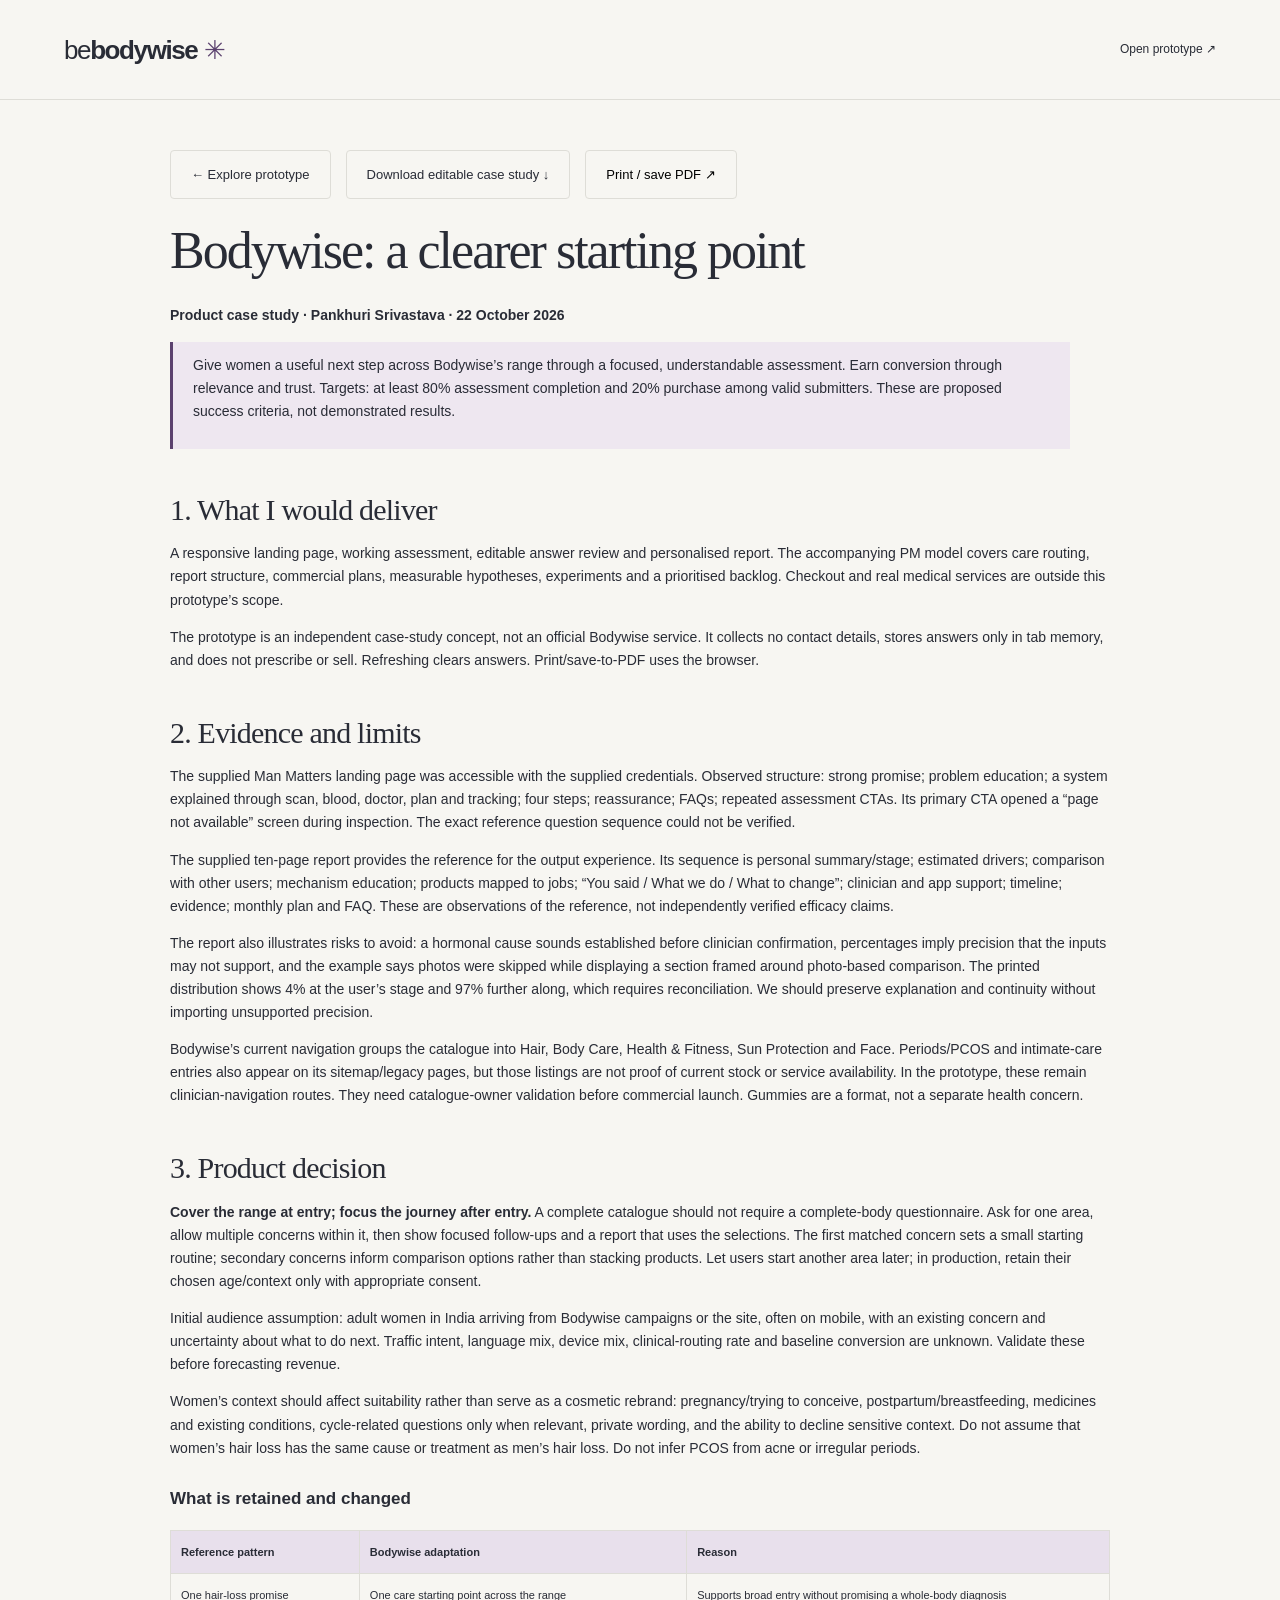
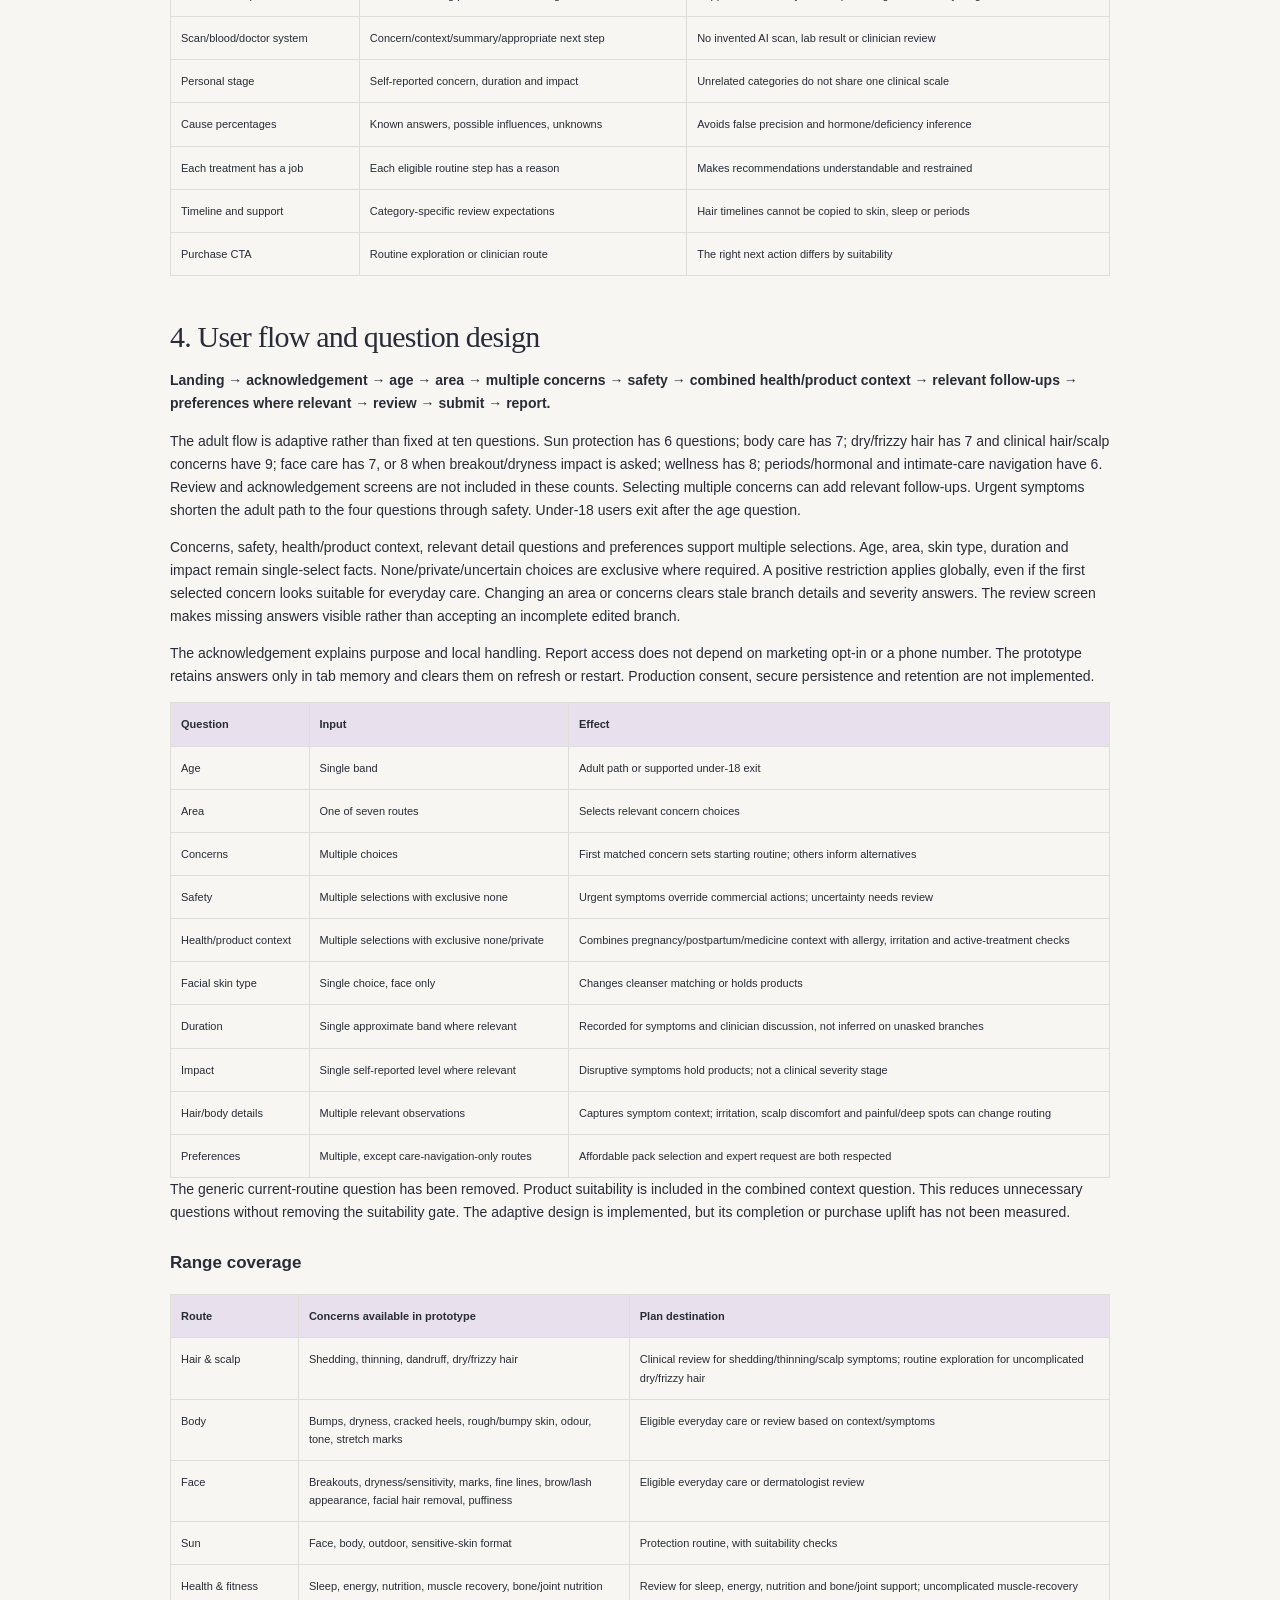
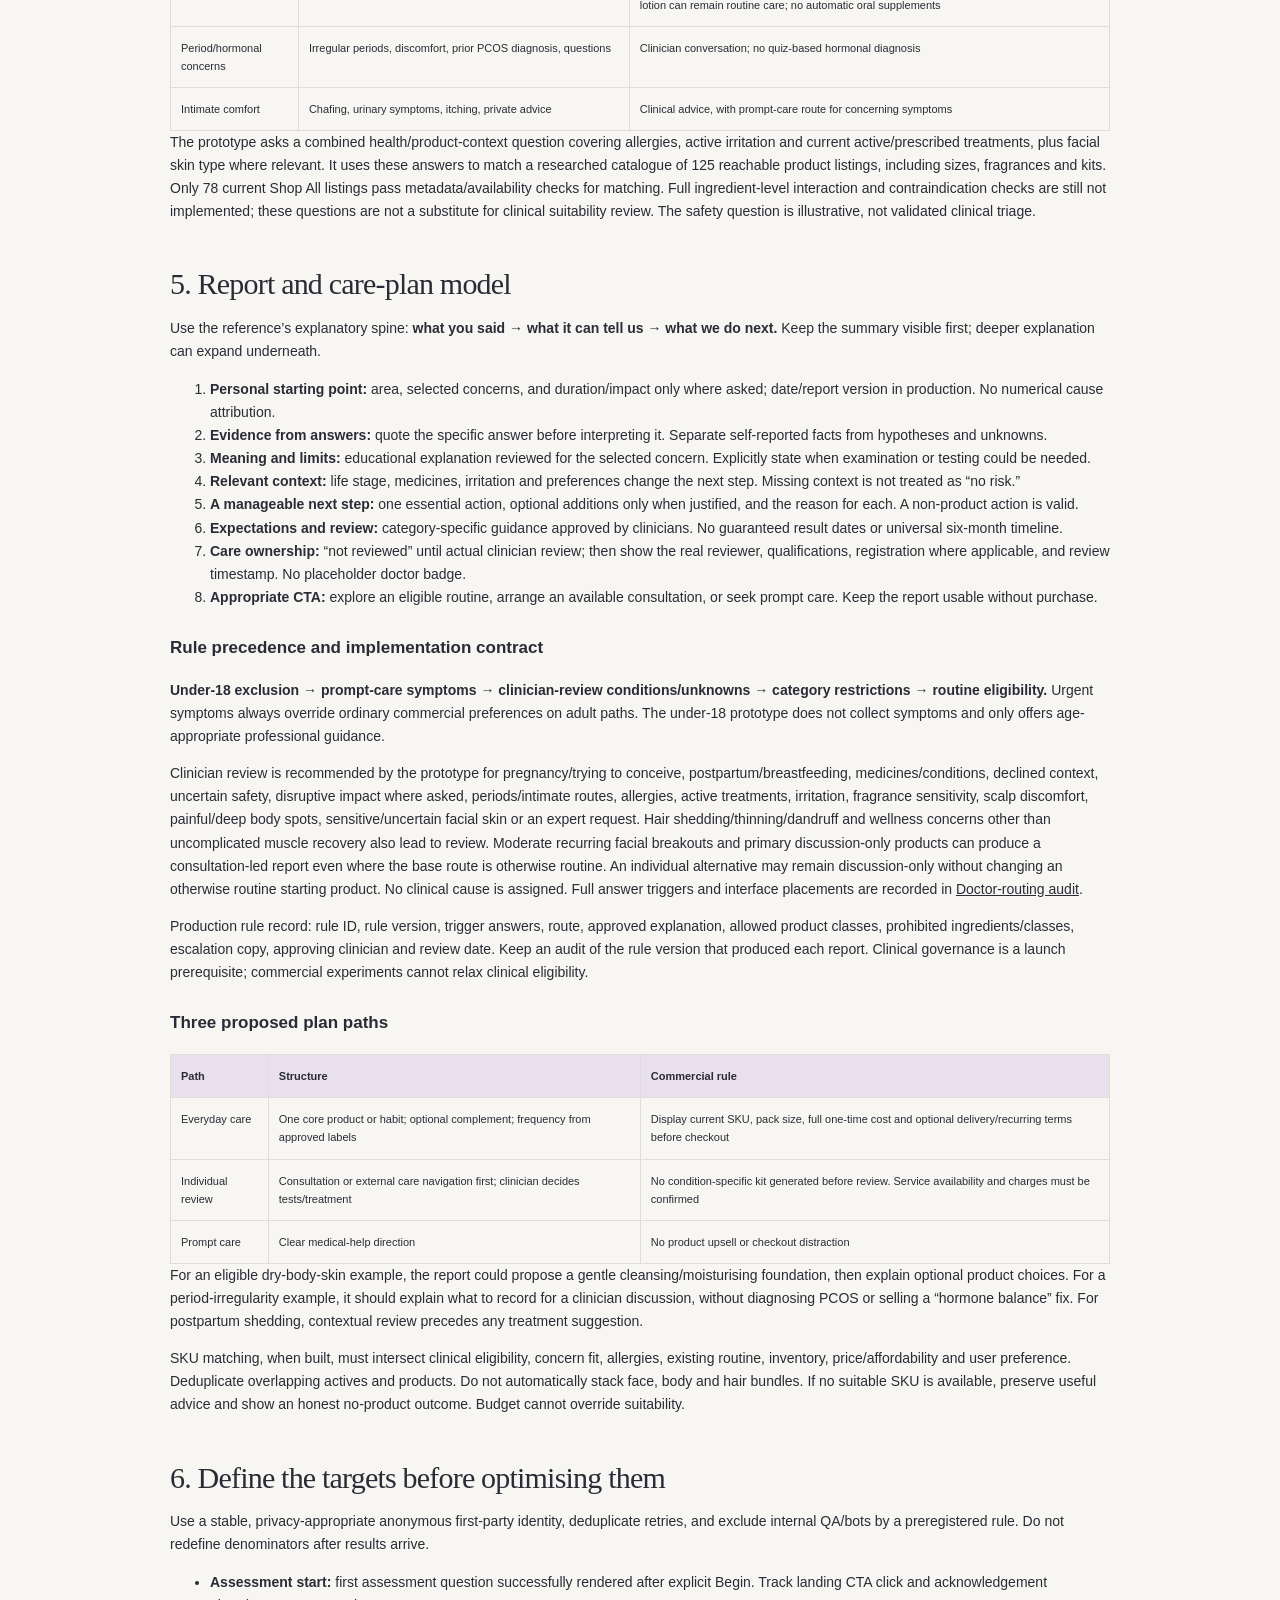
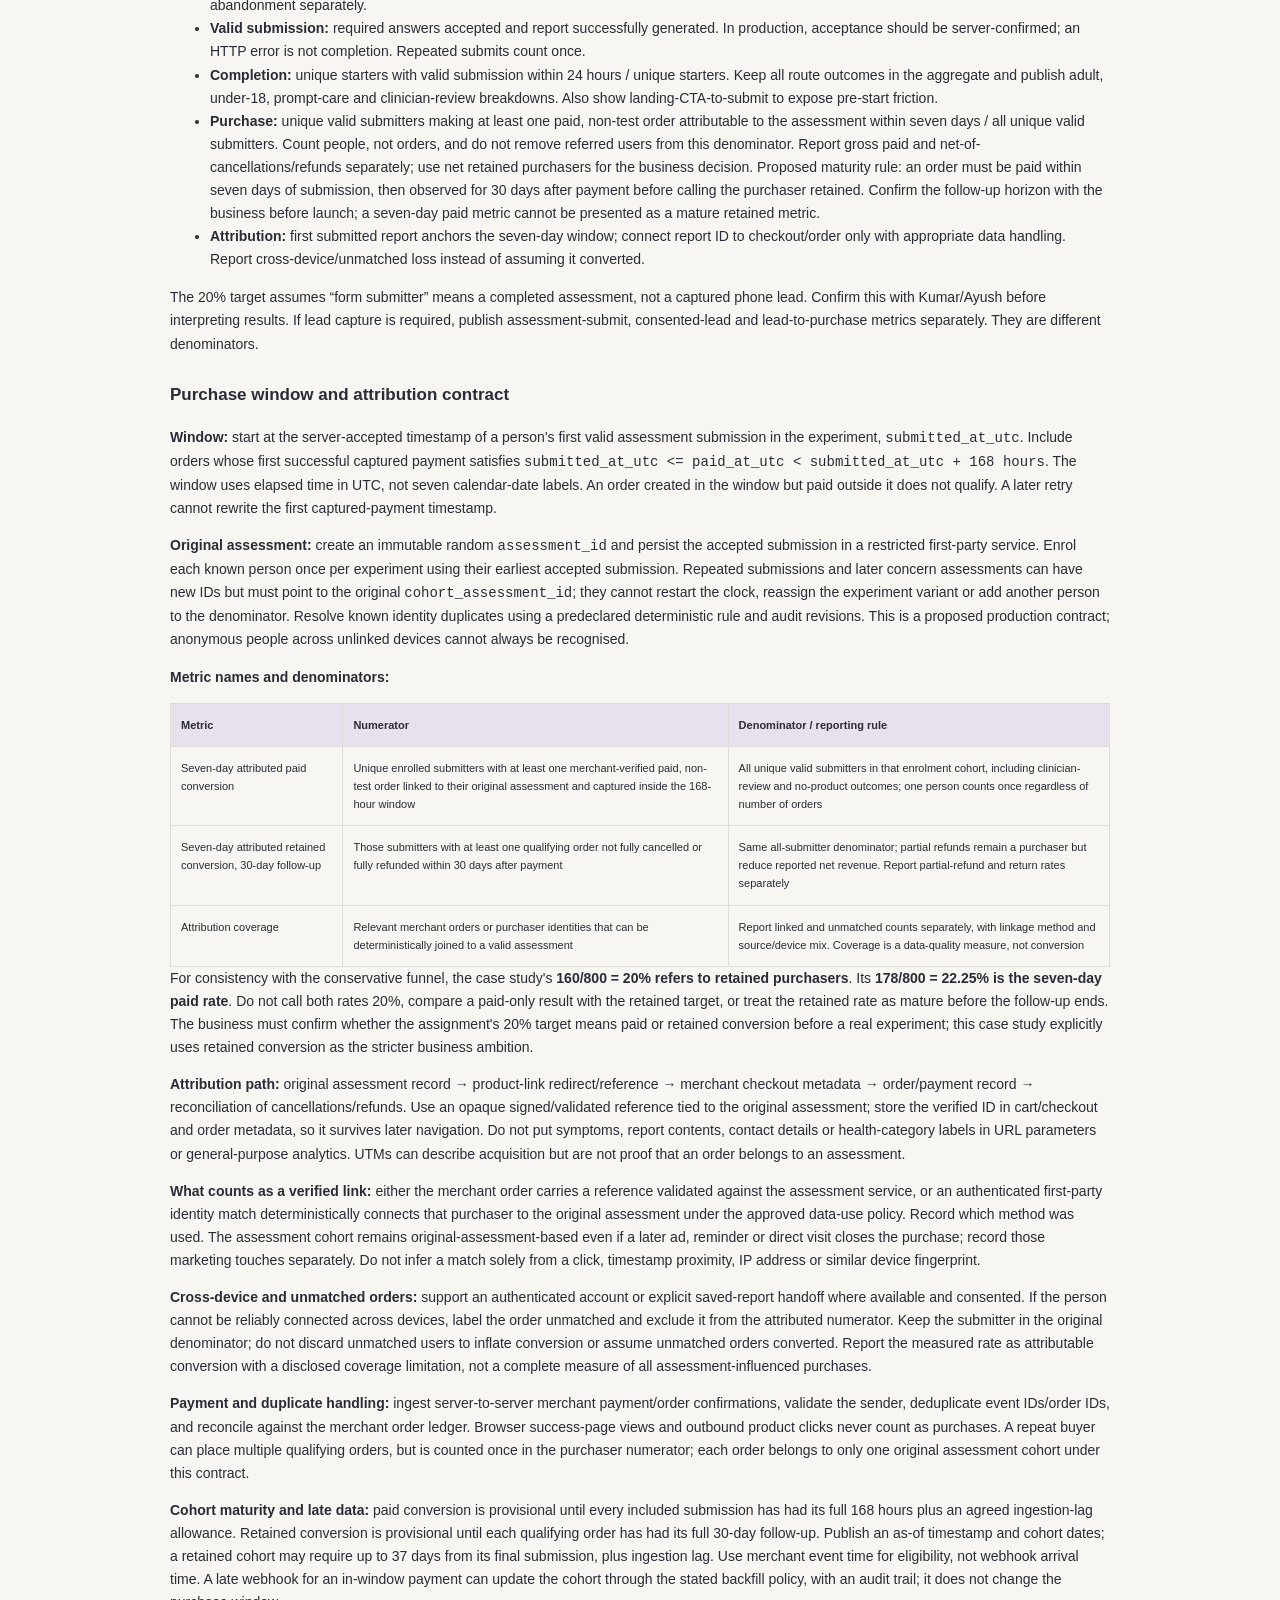
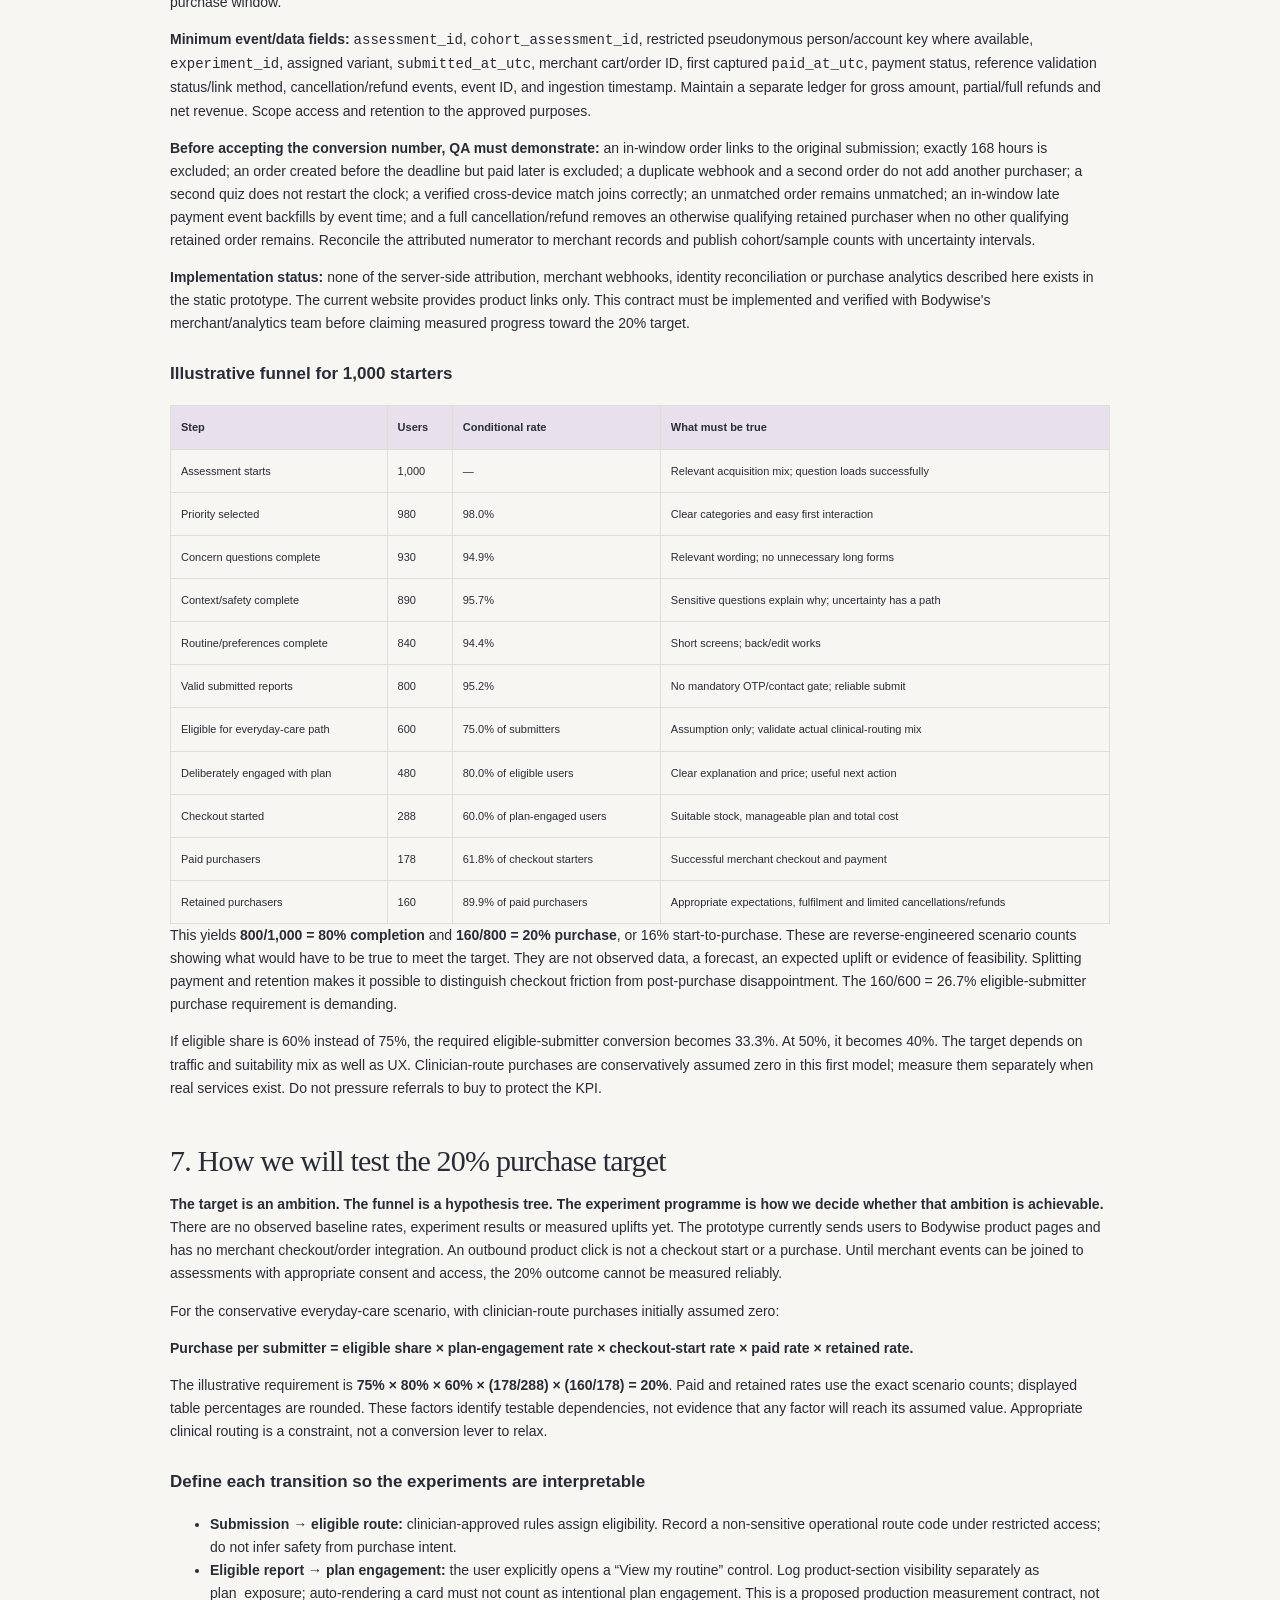
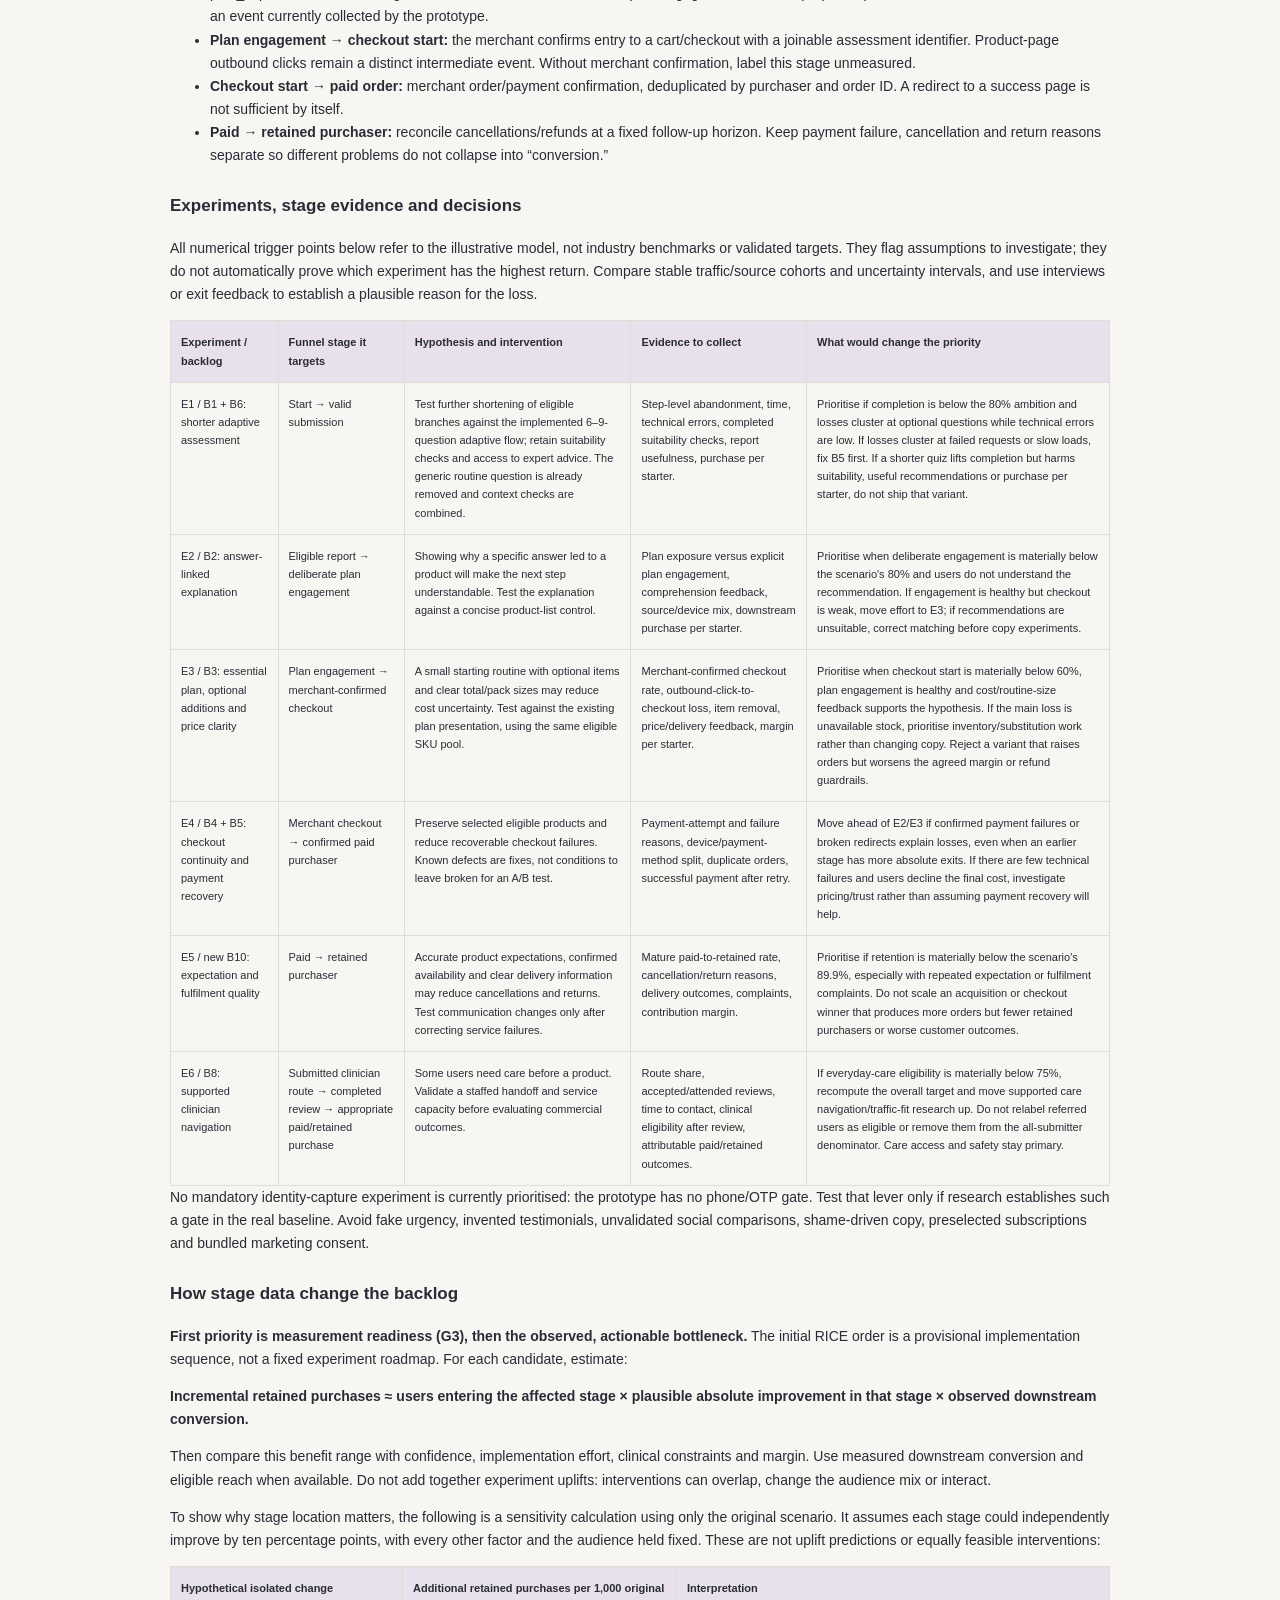
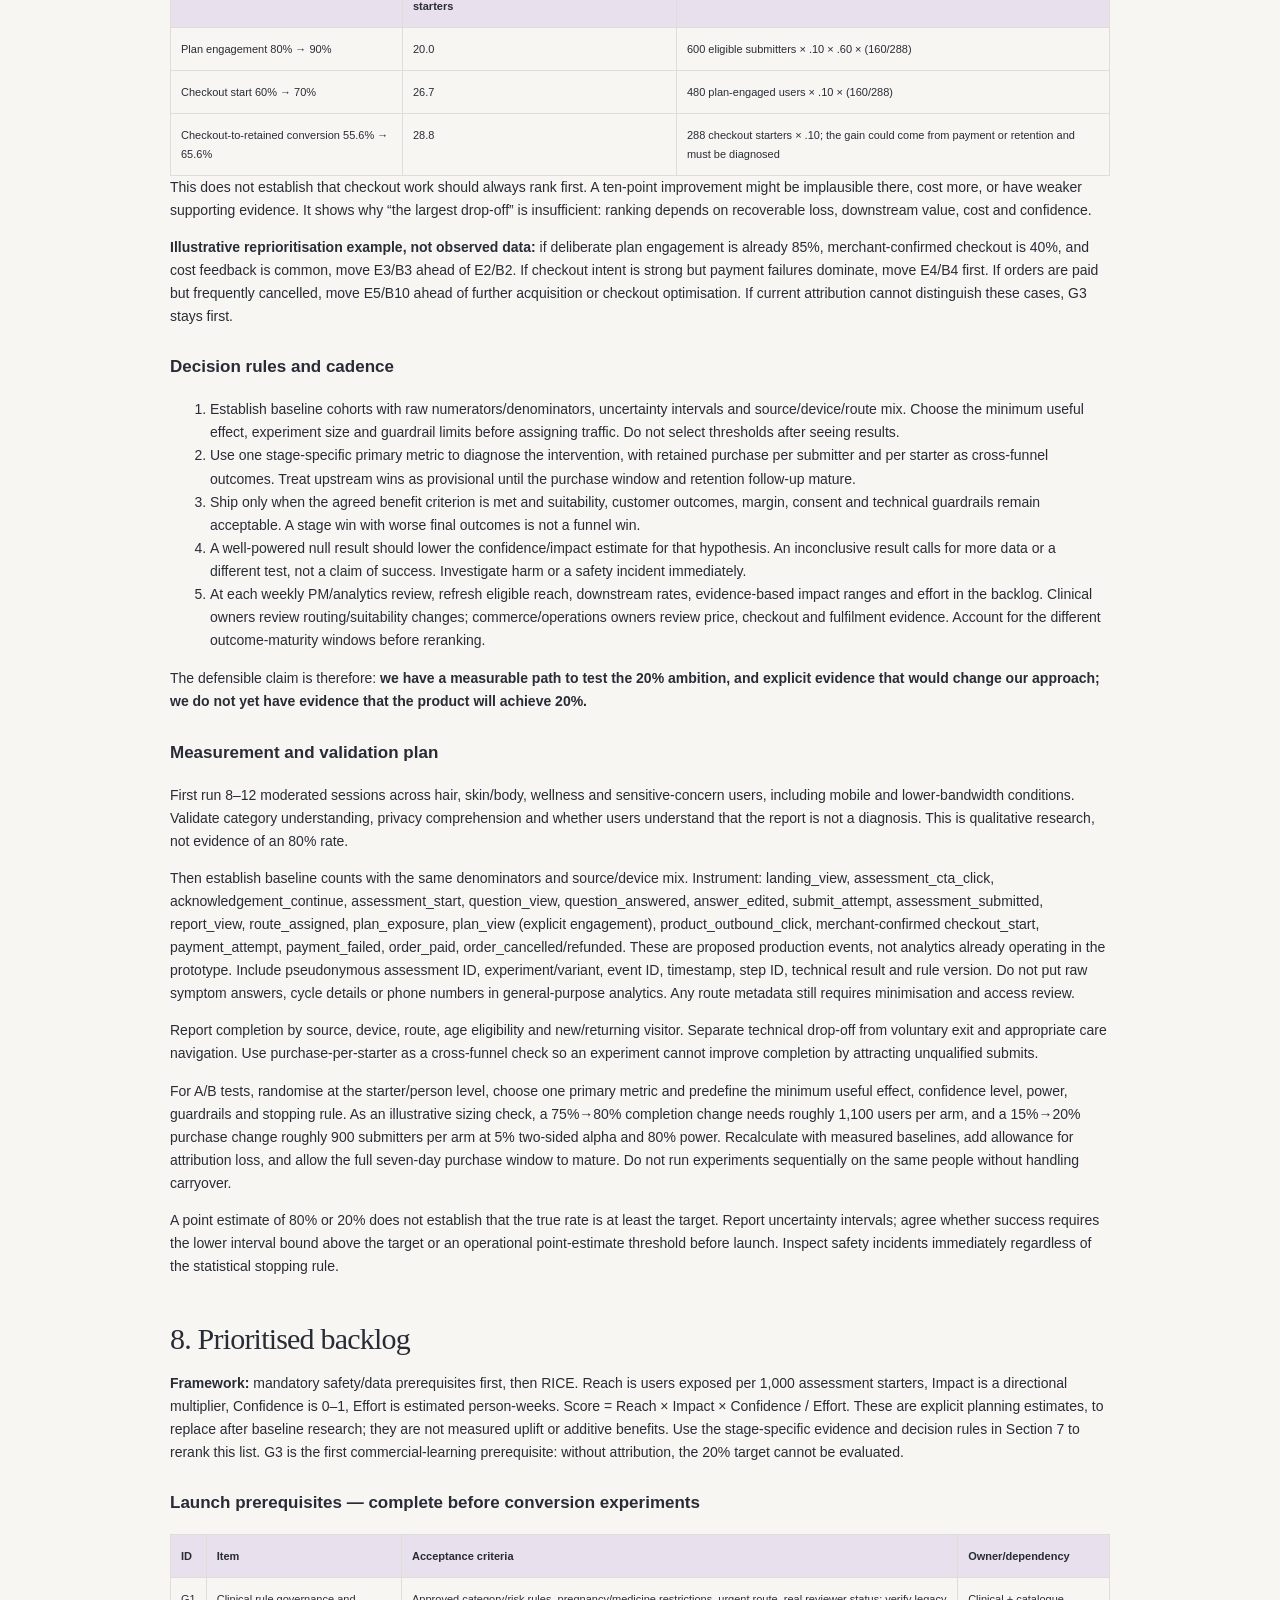
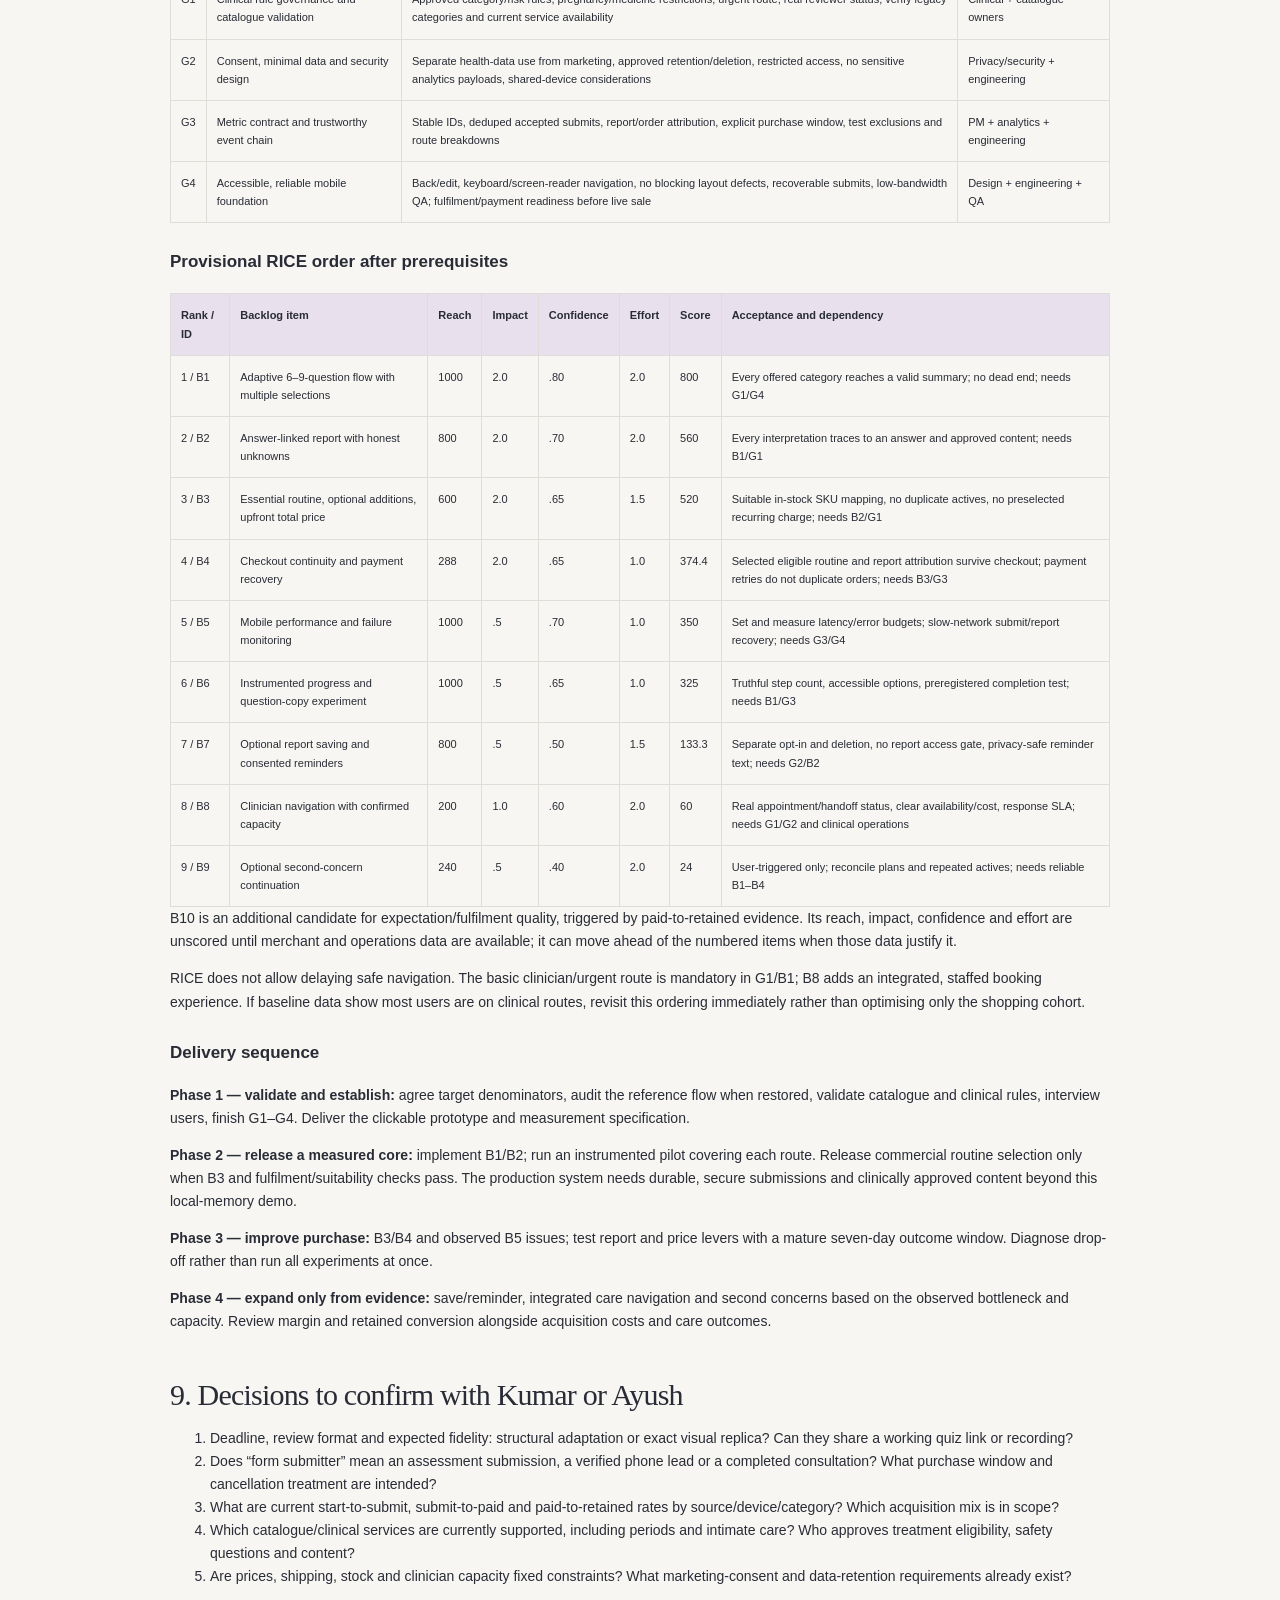
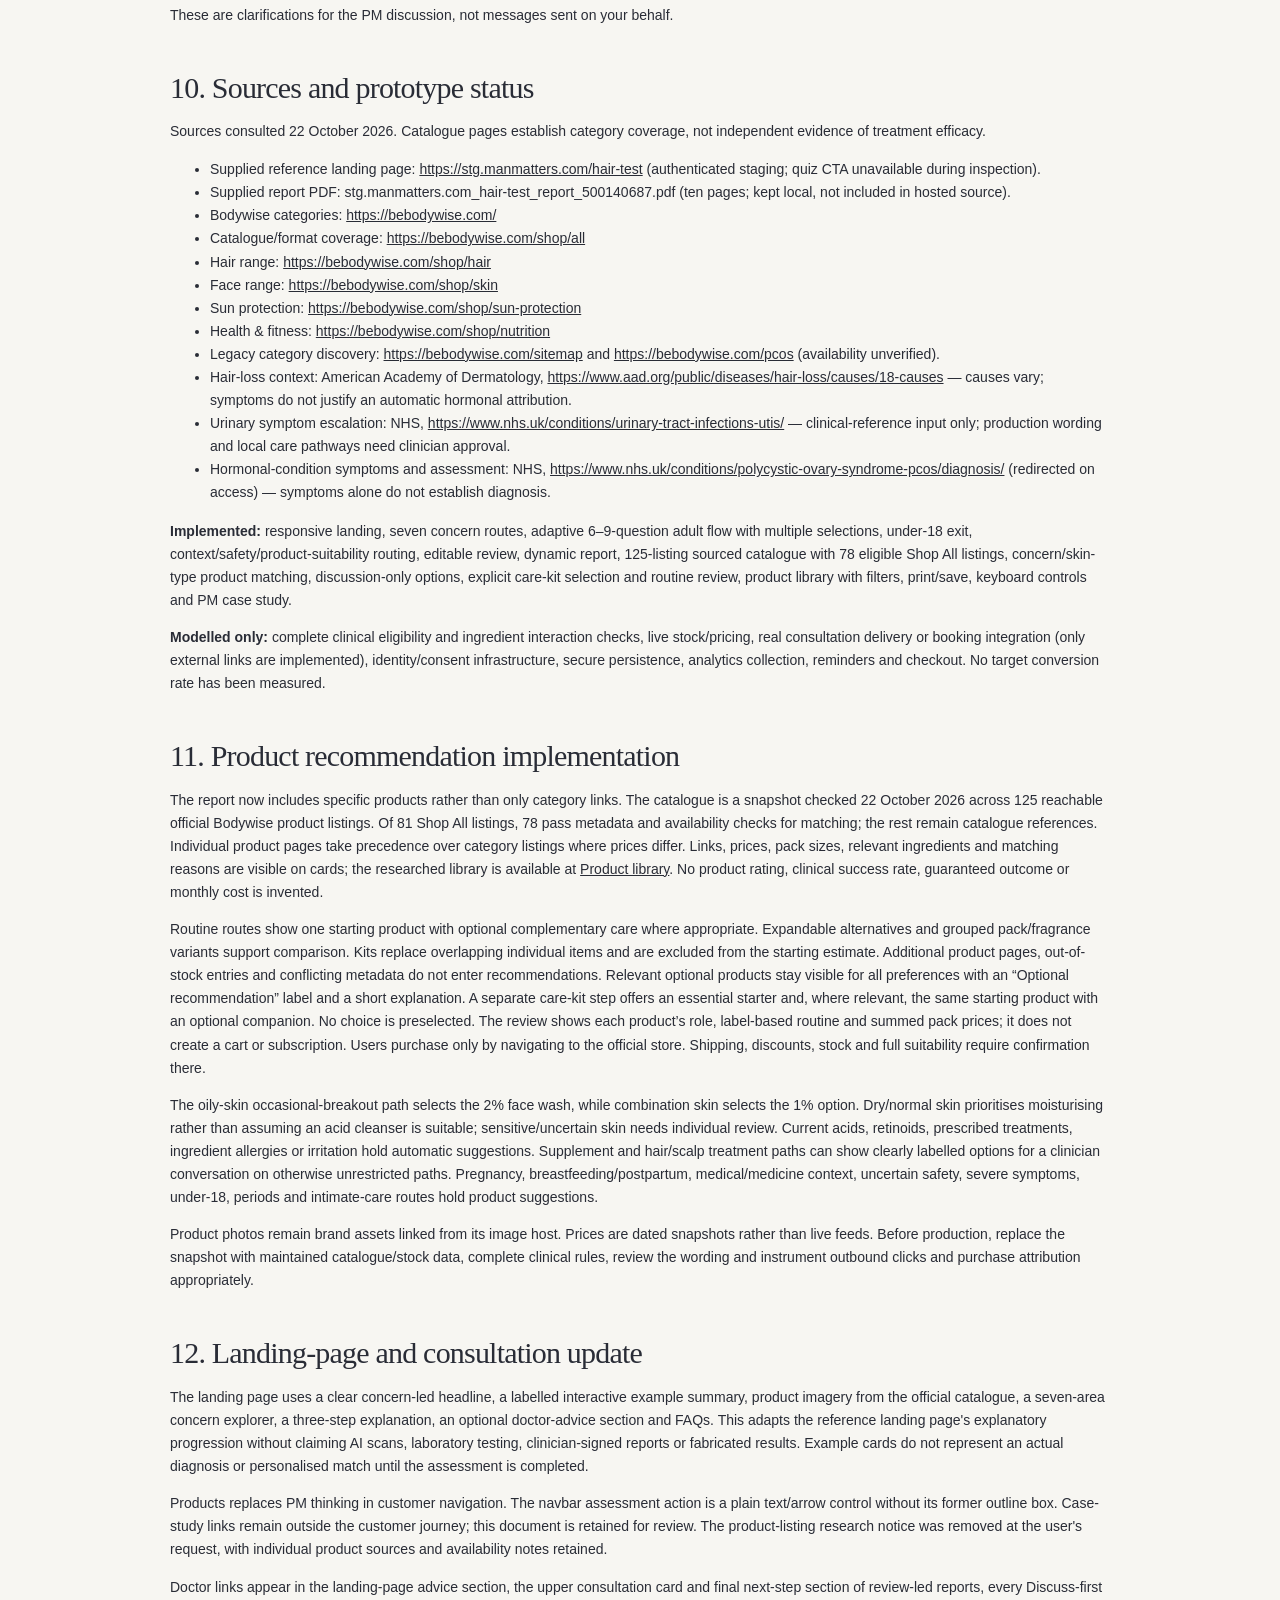
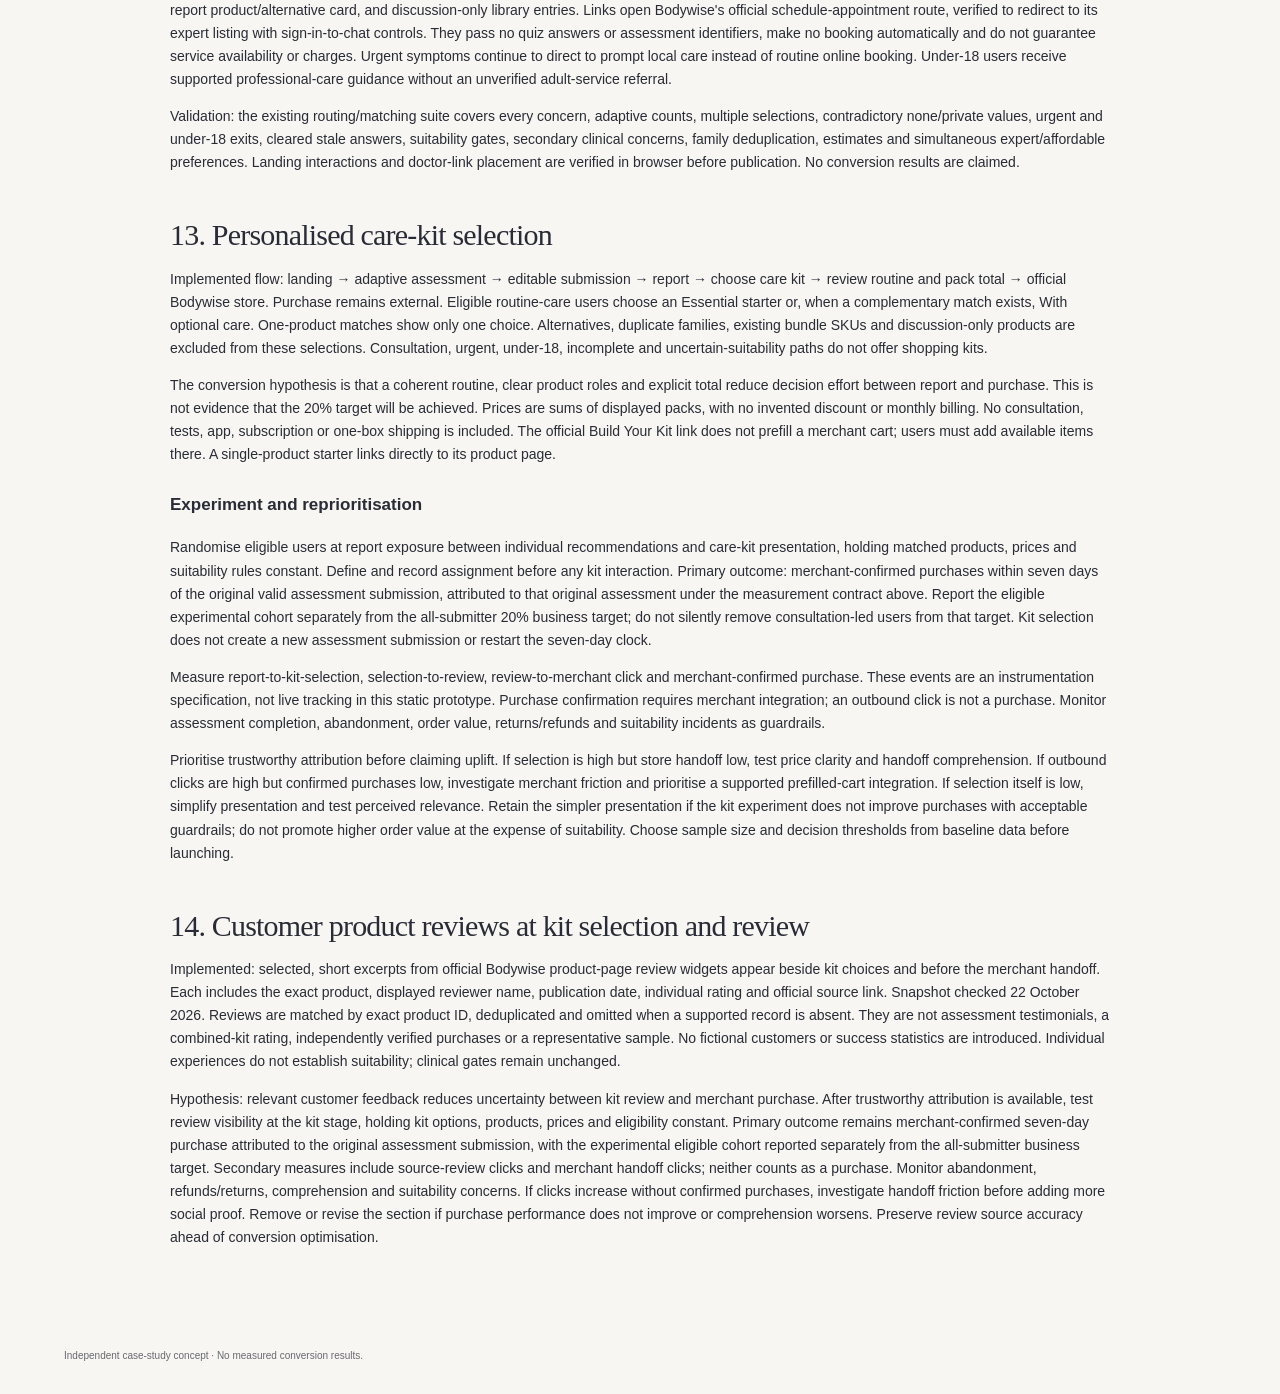
==== commit cff7b279: "Add sourced customer reviews to care kits" ====
--- a/case-study.html
+++ b/case-study.html
@@ -648,4 +648,7 @@
 <p>Randomise eligible users at report exposure between individual recommendations and care-kit presentation, holding matched products, prices and suitability rules constant. Define and record assignment before any kit interaction. Primary outcome: merchant-confirmed purchases within seven days of the original valid assessment submission, attributed to that original assessment under the measurement contract above. Report the eligible experimental cohort separately from the all-submitter 20% business target; do not silently remove consultation-led users from that target. Kit selection does not create a new assessment submission or restart the seven-day clock.</p>
 <p>Measure report-to-kit-selection, selection-to-review, review-to-merchant click and merchant-confirmed purchase. These events are an instrumentation specification, not live tracking in this static prototype. Purchase confirmation requires merchant integration; an outbound click is not a purchase. Monitor assessment completion, abandonment, order value, returns/refunds and suitability incidents as guardrails.</p>
 <p>Prioritise trustworthy attribution before claiming uplift. If selection is high but store handoff low, test price clarity and handoff comprehension. If outbound clicks are high but confirmed purchases low, investigate merchant friction and prioritise a supported prefilled-cart integration. If selection itself is low, simplify presentation and test perceived relevance. Retain the simpler presentation if the kit experiment does not improve purchases with acceptable guardrails; do not promote higher order value at the expense of suitability. Choose sample size and decision thresholds from baseline data before launching.</p>
+<h2>14. Customer product reviews at kit selection and review</h2>
+<p>Implemented: selected, short excerpts from official Bodywise product-page review widgets appear beside kit choices and before the merchant handoff. Each includes the exact product, displayed reviewer name, publication date, individual rating and official source link. Snapshot checked 22 October 2026. Reviews are matched by exact product ID, deduplicated and omitted when a supported record is absent. They are not assessment testimonials, a combined-kit rating, independently verified purchases or a representative sample. No fictional customers or success statistics are introduced. Individual experiences do not establish suitability; clinical gates remain unchanged.</p>
+<p>Hypothesis: relevant customer feedback reduces uncertainty between kit review and merchant purchase. After trustworthy attribution is available, test review visibility at the kit stage, holding kit options, products, prices and eligibility constant. Primary outcome remains merchant-confirmed seven-day purchase attributed to the original assessment submission, with the experimental eligible cohort reported separately from the all-submitter business target. Secondary measures include source-review clicks and merchant handoff clicks; neither counts as a purchase. Monitor abandonment, refunds/returns, comprehension and suitability concerns. If clicks increase without confirmed purchases, investigate handoff friction before adding more social proof. Remove or revise the section if purchase performance does not improve or comprehension worsens. Preserve review source accuracy ahead of conversion optimisation.</p>
 </main><footer><p>Independent case-study concept · No measured conversion results.</p></footer></body></html>
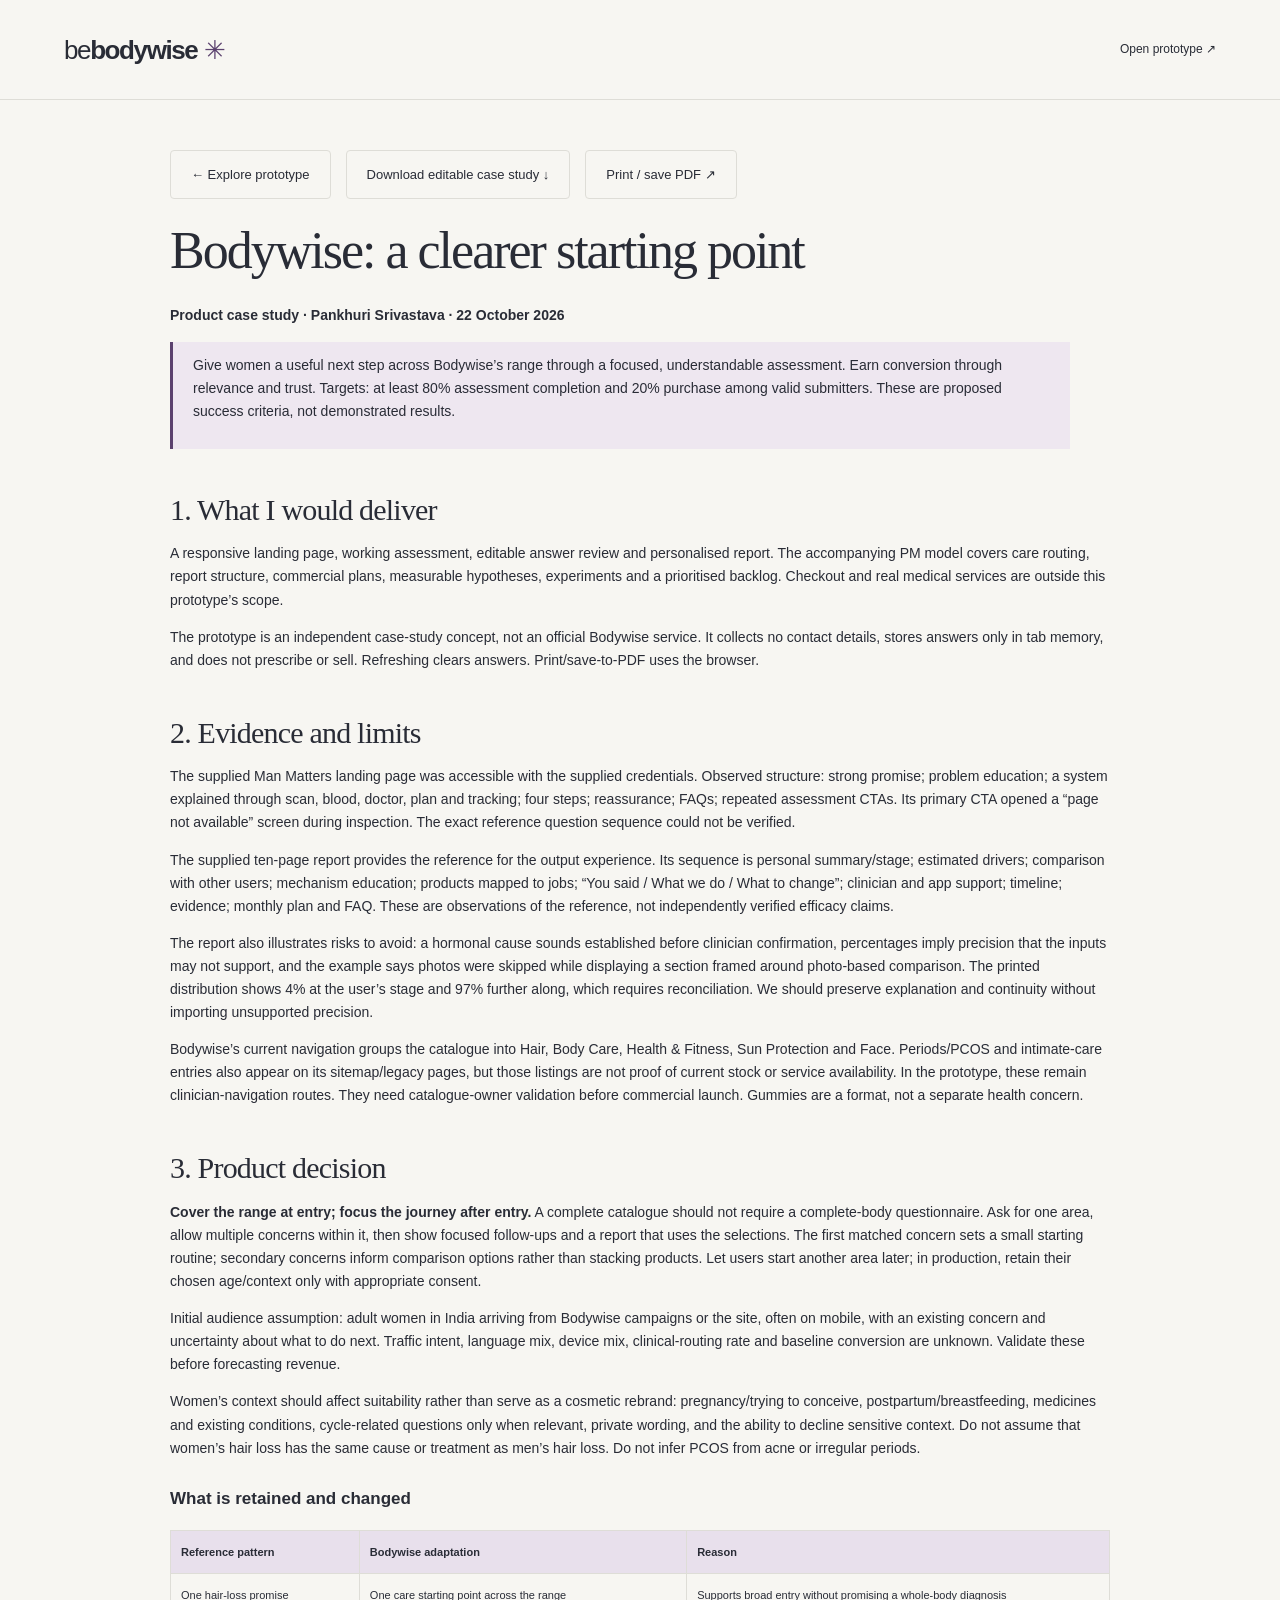
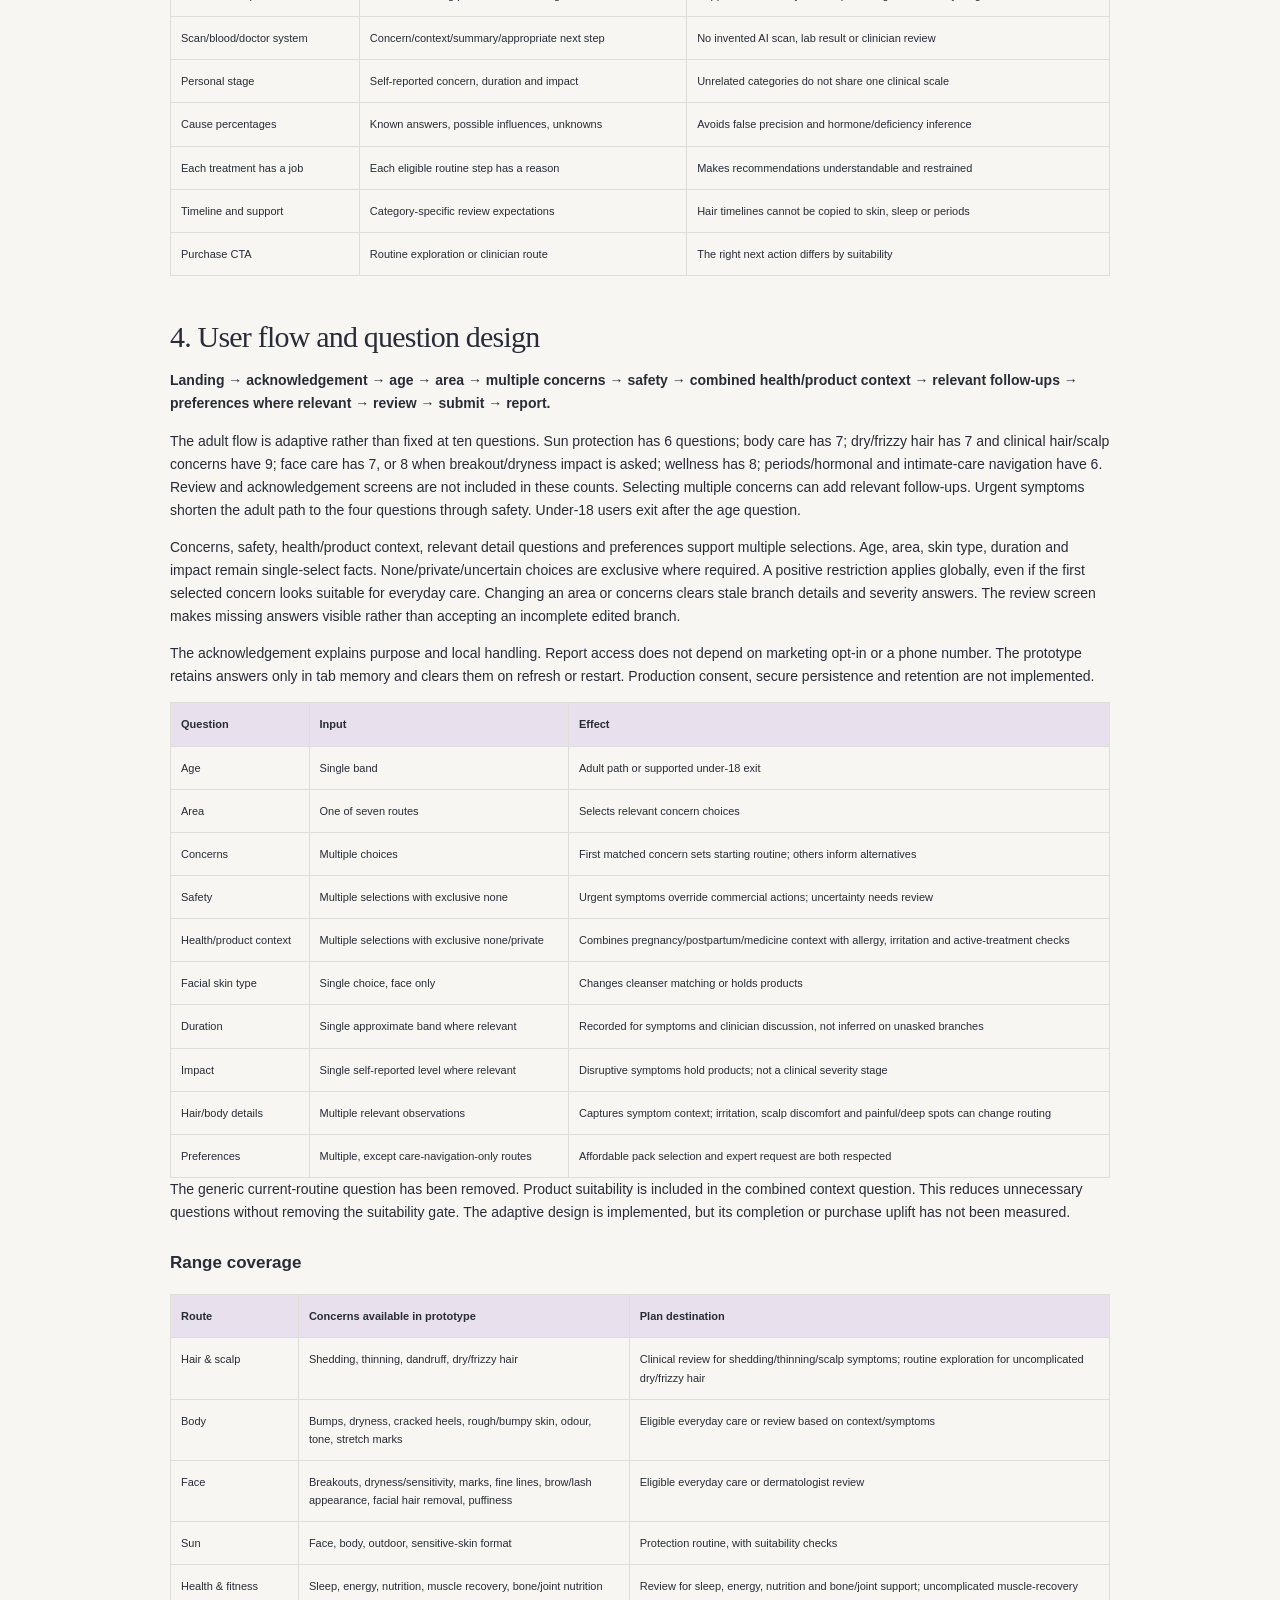
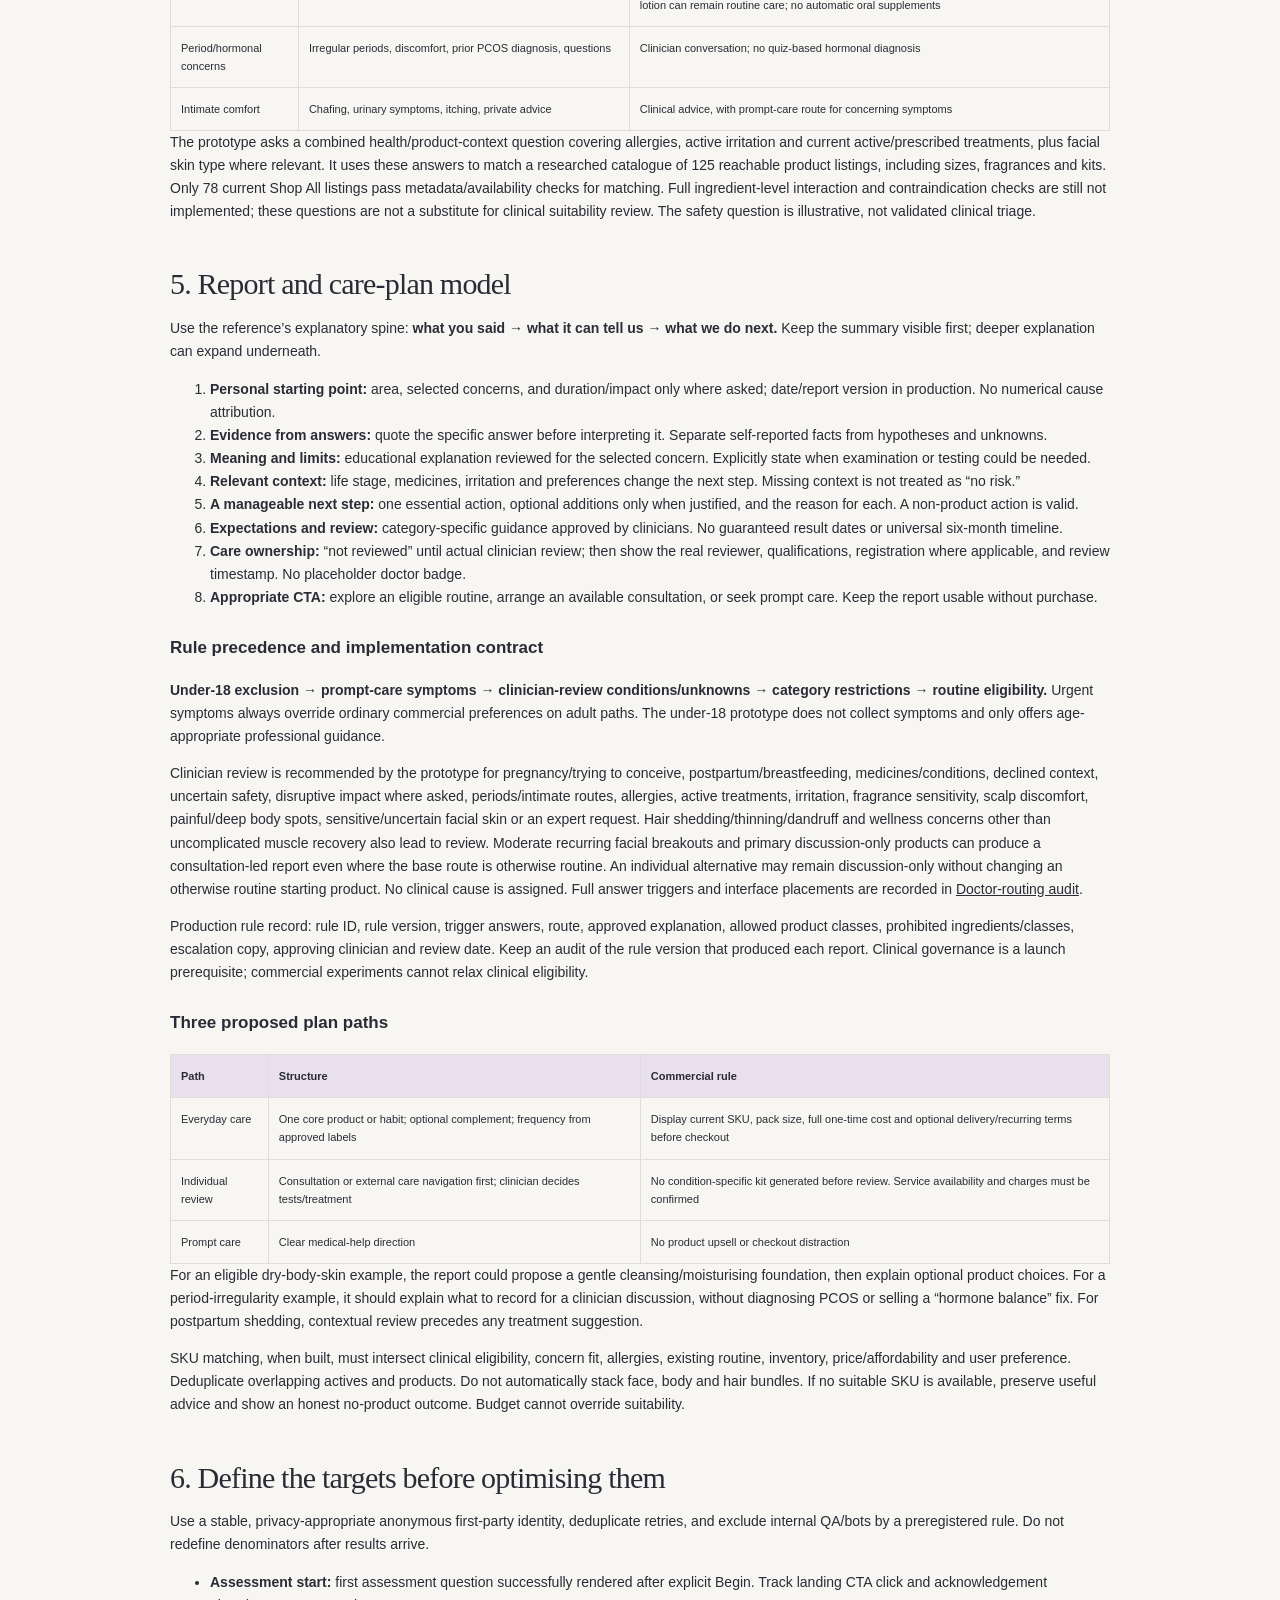
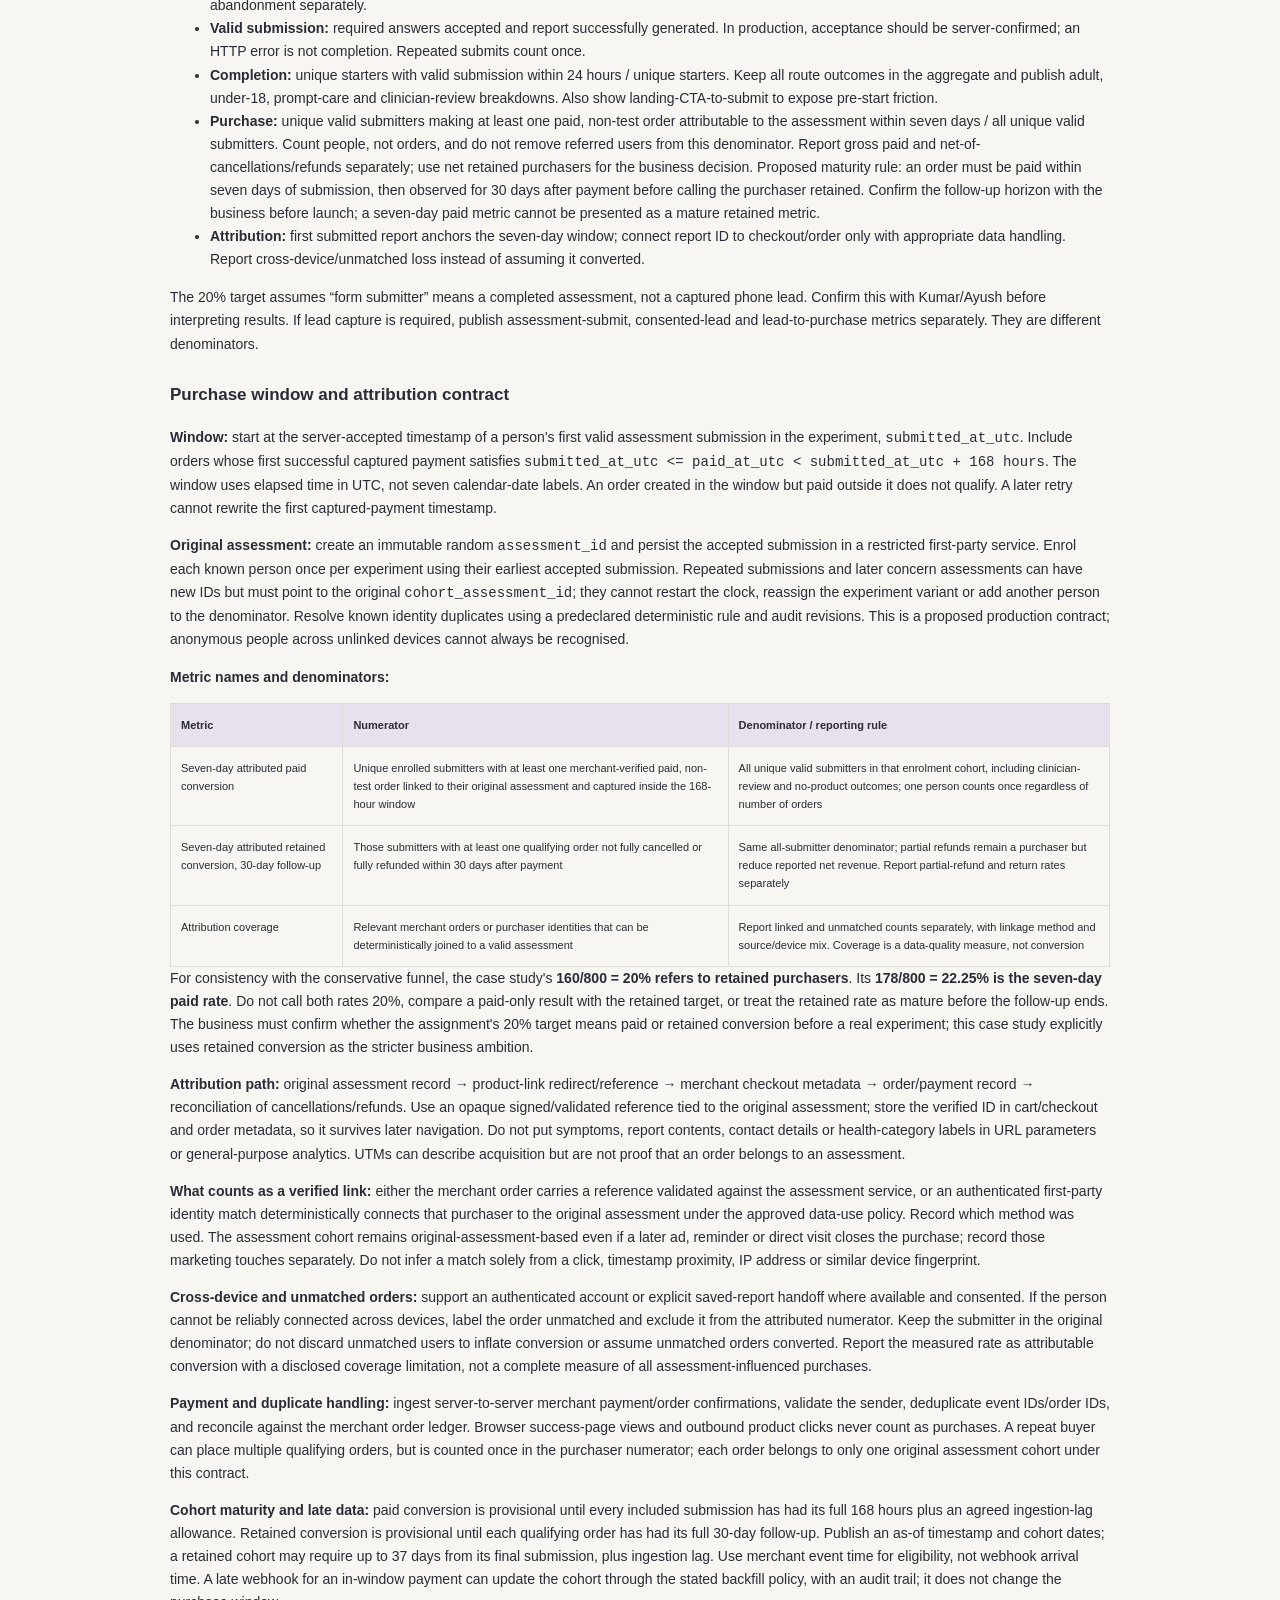
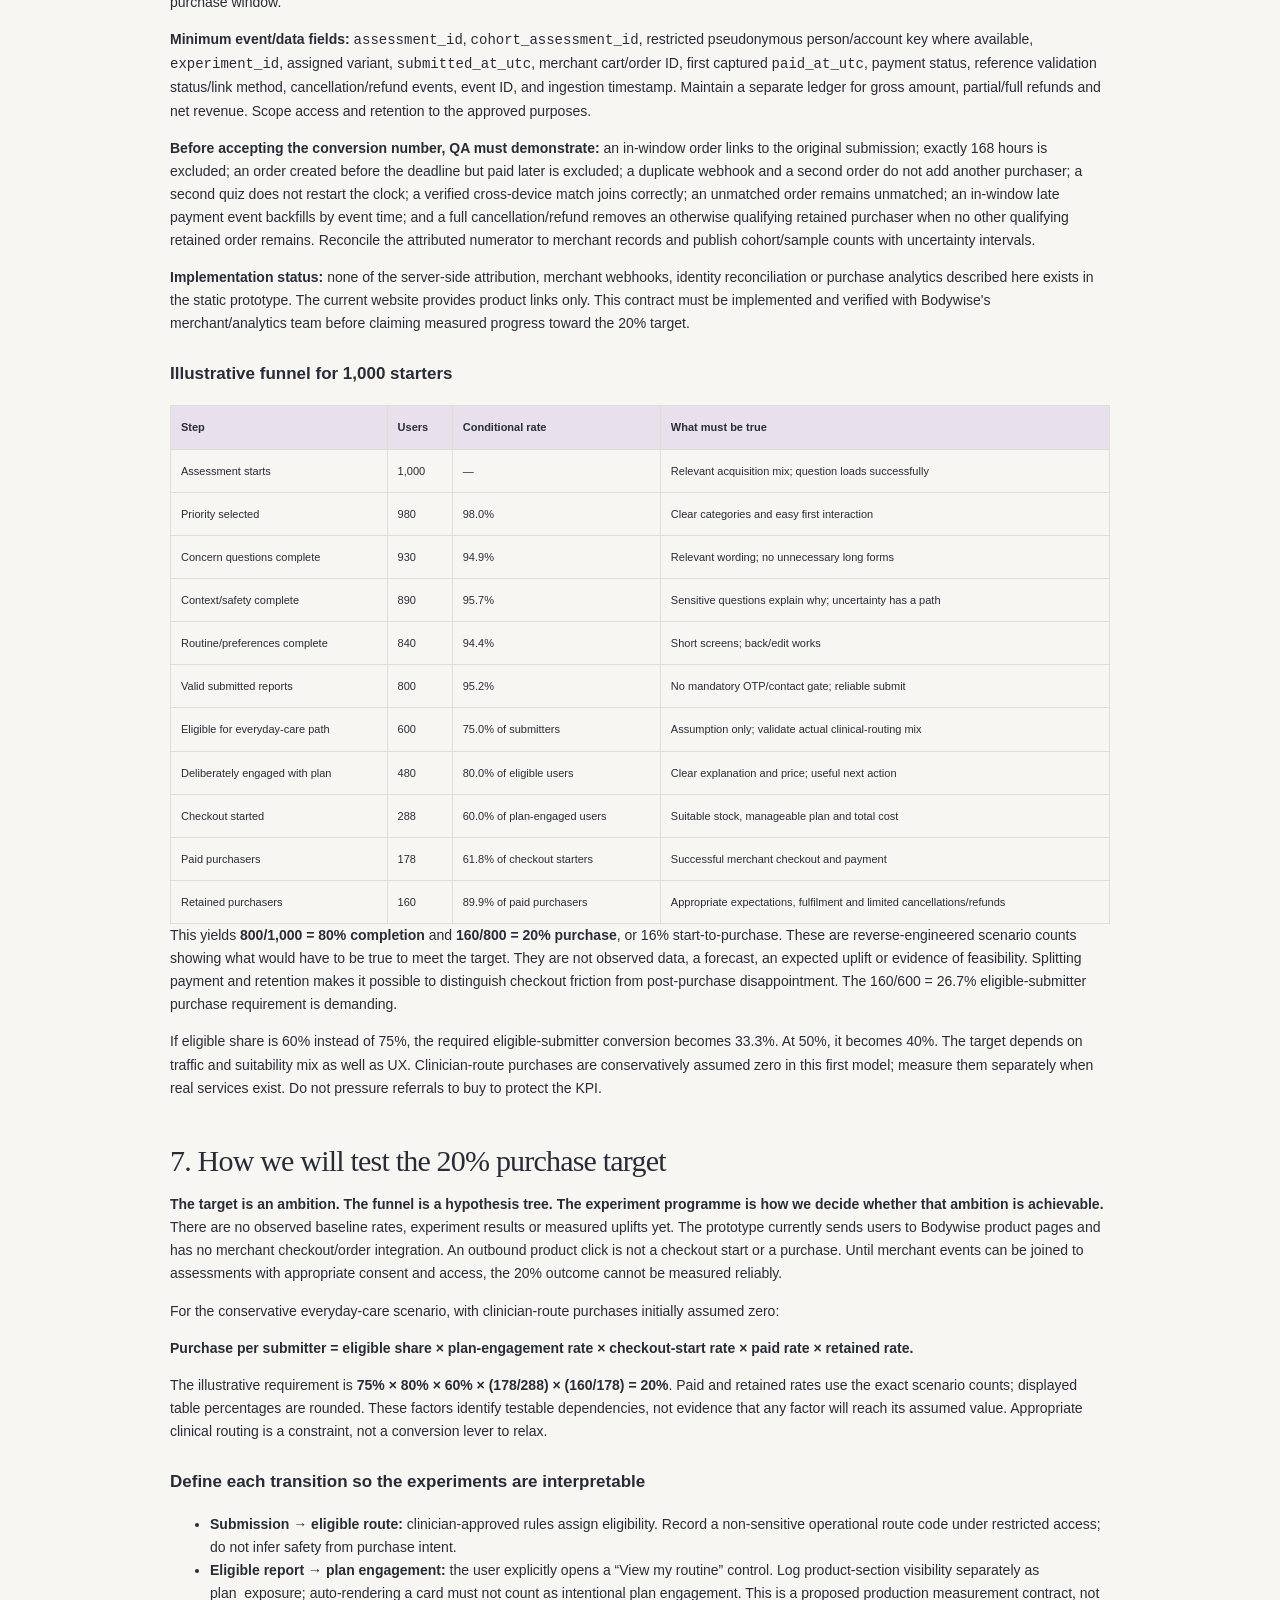
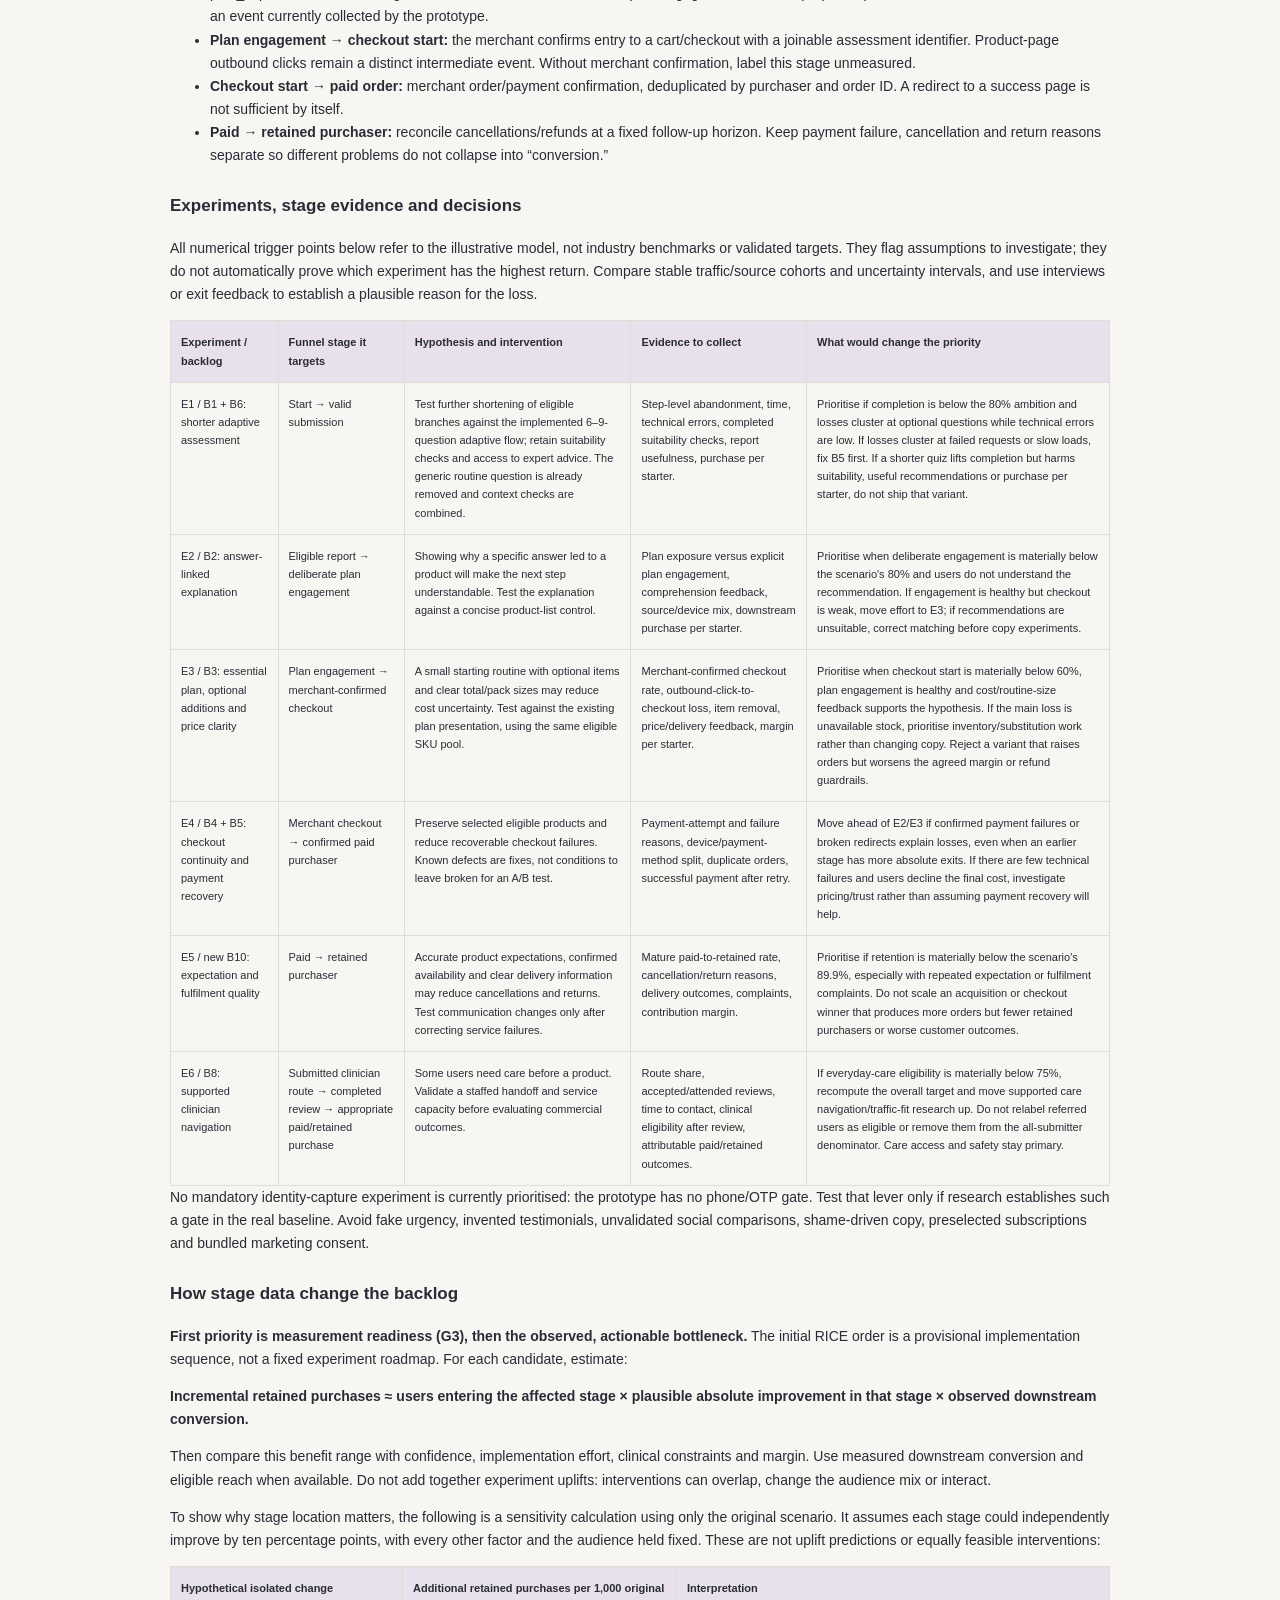
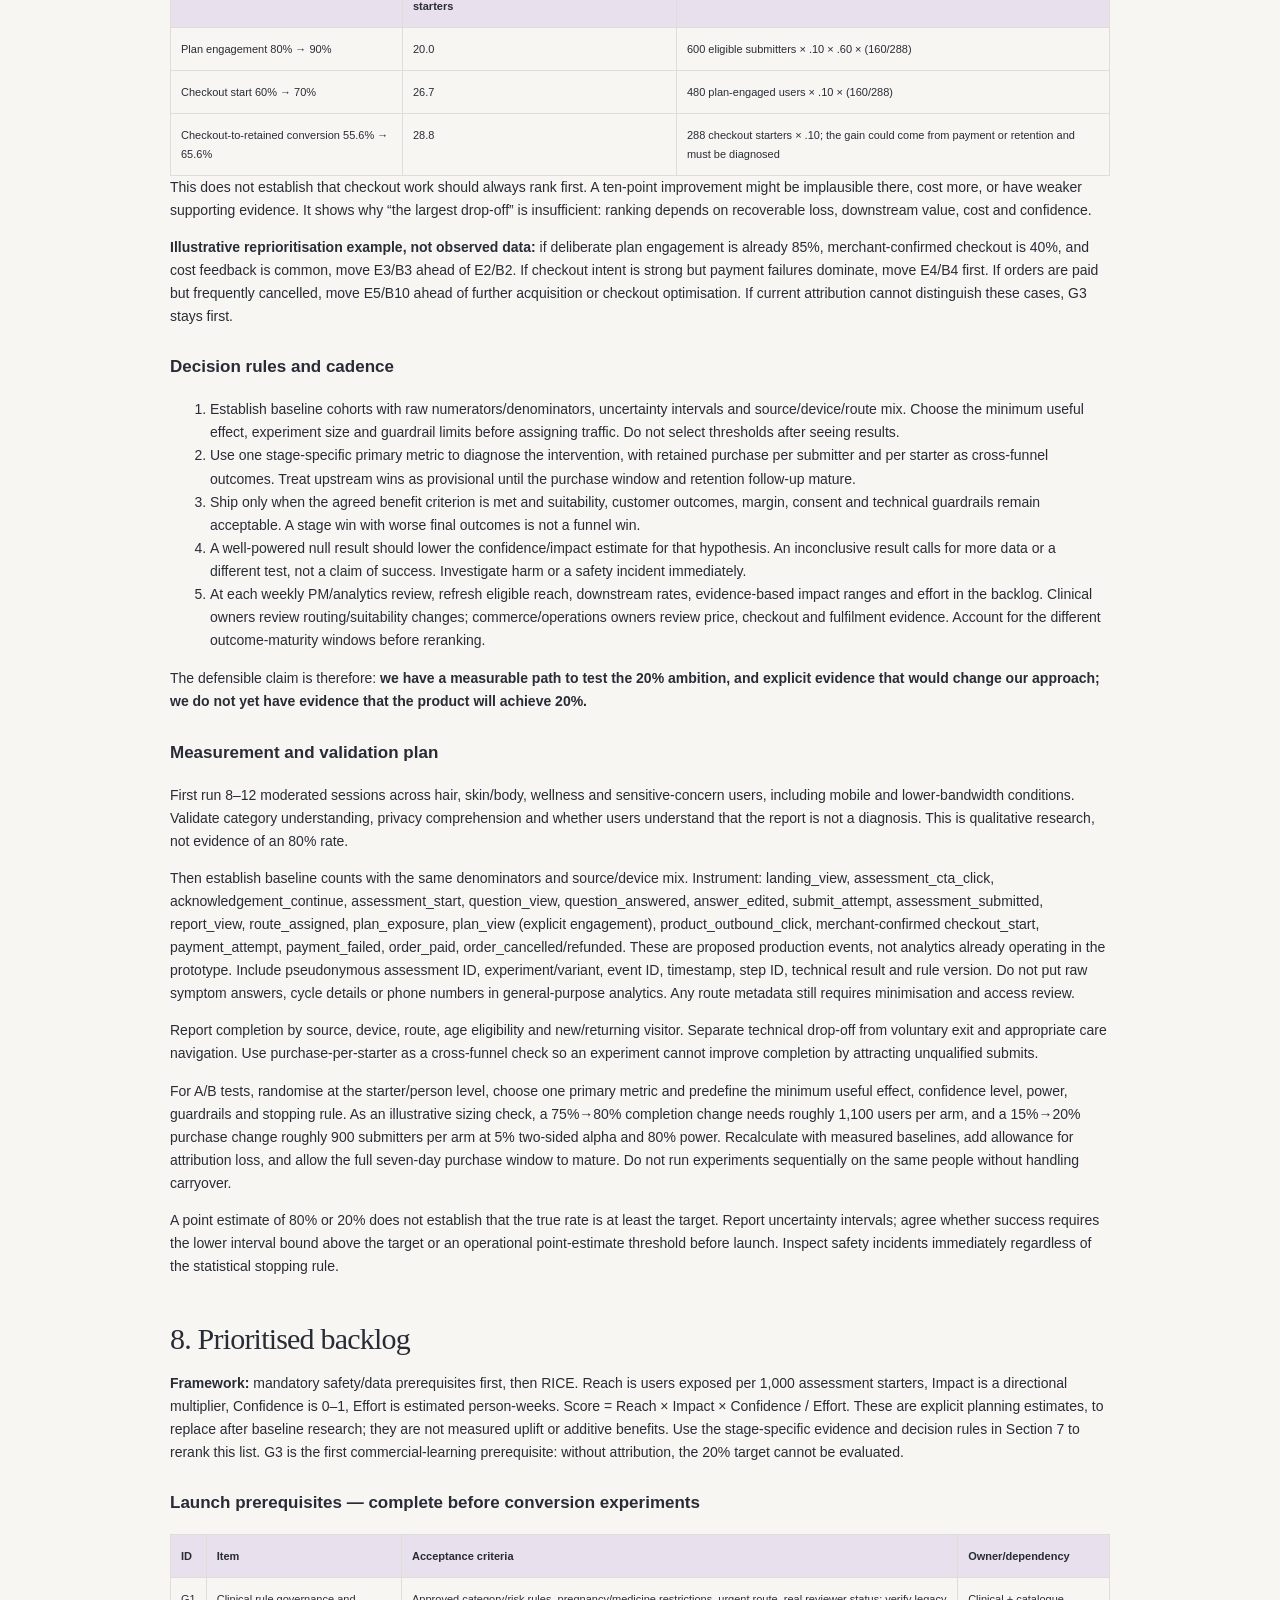
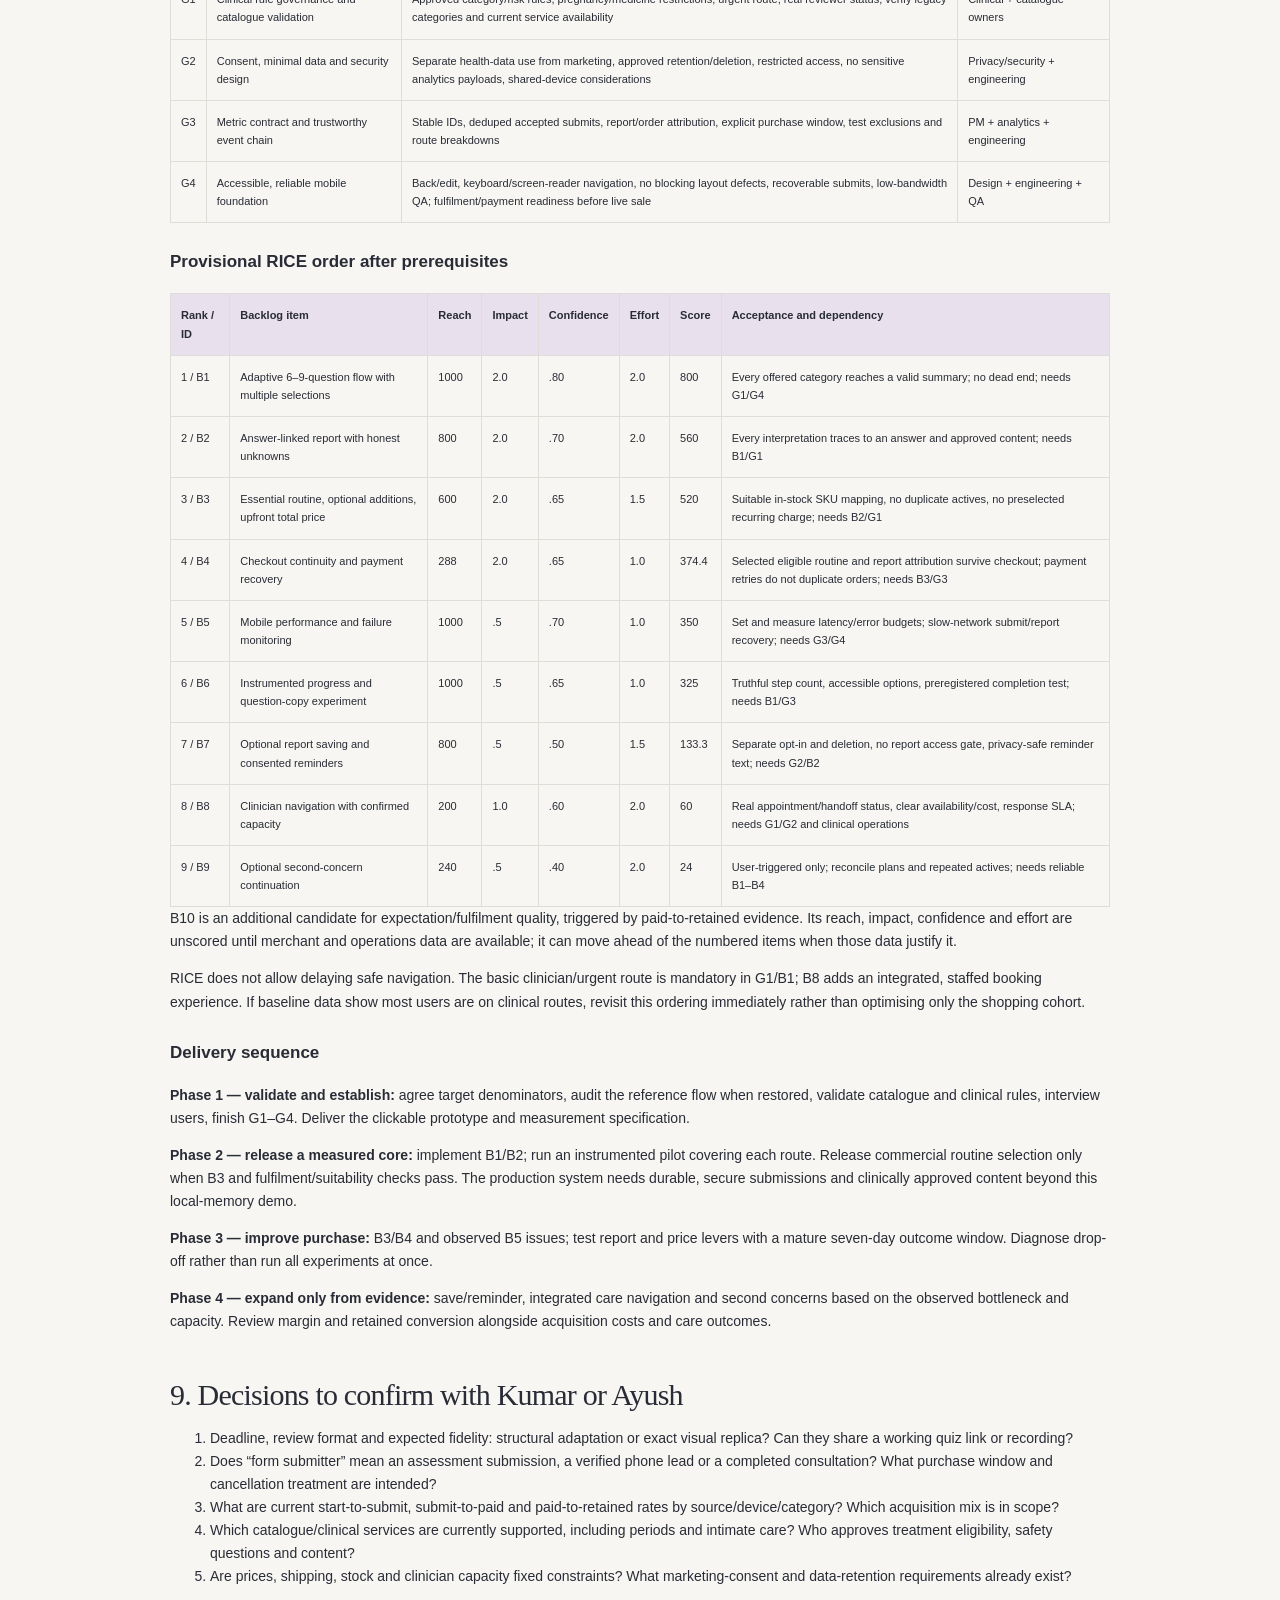
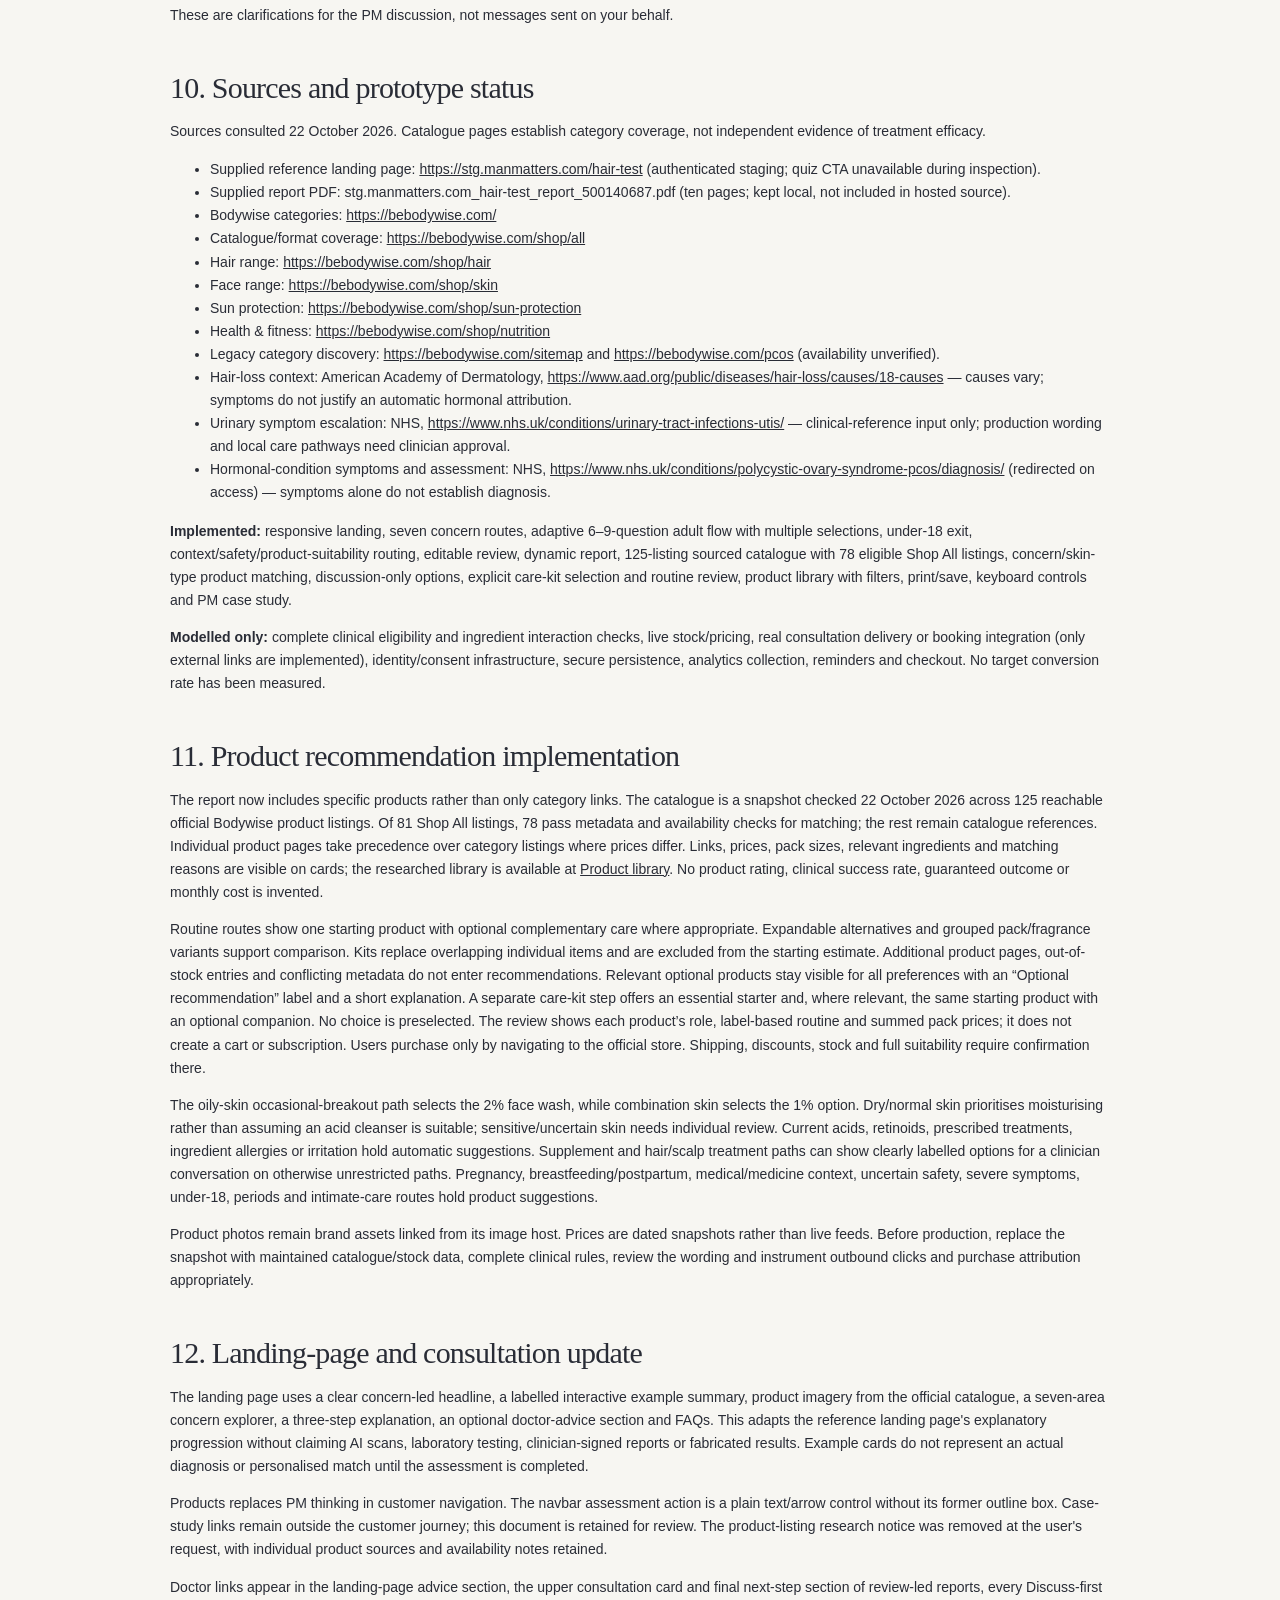
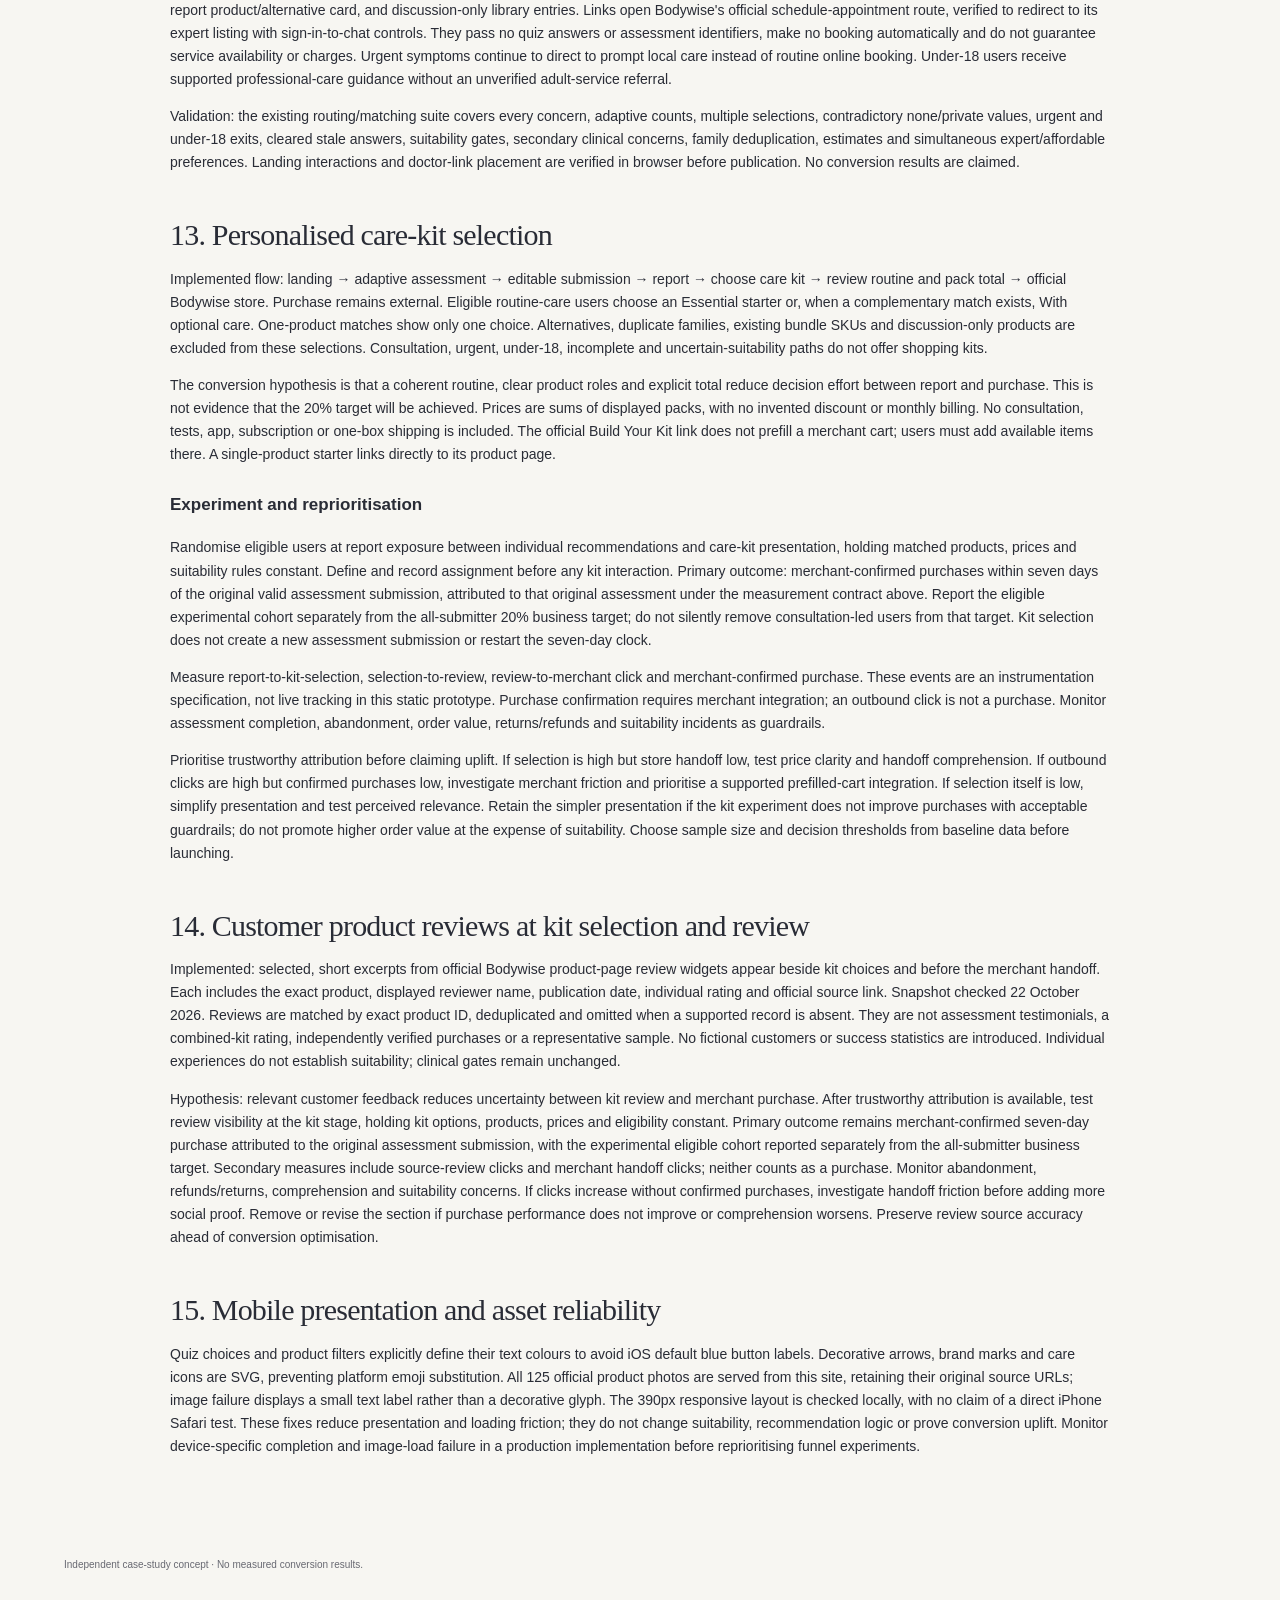
==== commit c0d6a9f1: "Fix iPhone button colours, icons and product photos" ====
--- a/case-study.html
+++ b/case-study.html
@@ -651,4 +651,6 @@
 <h2>14. Customer product reviews at kit selection and review</h2>
 <p>Implemented: selected, short excerpts from official Bodywise product-page review widgets appear beside kit choices and before the merchant handoff. Each includes the exact product, displayed reviewer name, publication date, individual rating and official source link. Snapshot checked 22 October 2026. Reviews are matched by exact product ID, deduplicated and omitted when a supported record is absent. They are not assessment testimonials, a combined-kit rating, independently verified purchases or a representative sample. No fictional customers or success statistics are introduced. Individual experiences do not establish suitability; clinical gates remain unchanged.</p>
 <p>Hypothesis: relevant customer feedback reduces uncertainty between kit review and merchant purchase. After trustworthy attribution is available, test review visibility at the kit stage, holding kit options, products, prices and eligibility constant. Primary outcome remains merchant-confirmed seven-day purchase attributed to the original assessment submission, with the experimental eligible cohort reported separately from the all-submitter business target. Secondary measures include source-review clicks and merchant handoff clicks; neither counts as a purchase. Monitor abandonment, refunds/returns, comprehension and suitability concerns. If clicks increase without confirmed purchases, investigate handoff friction before adding more social proof. Remove or revise the section if purchase performance does not improve or comprehension worsens. Preserve review source accuracy ahead of conversion optimisation.</p>
+<h2>15. Mobile presentation and asset reliability</h2>
+<p>Quiz choices and product filters explicitly define their text colours to avoid iOS default blue button labels. Decorative arrows, brand marks and care icons are SVG, preventing platform emoji substitution. All 125 official product photos are served from this site, retaining their original source URLs; image failure displays a small text label rather than a decorative glyph. The 390px responsive layout is checked locally, with no claim of a direct iPhone Safari test. These fixes reduce presentation and loading friction; they do not change suitability, recommendation logic or prove conversion uplift. Monitor device-specific completion and image-load failure in a production implementation before reprioritising funnel experiments.</p>
 </main><footer><p>Independent case-study concept · No measured conversion results.</p></footer></body></html>
--- a/styles.css
+++ b/styles.css
@@ -8,3 +8,9 @@
 .option.multi-choice .radio{position:relative;border:1px solid #afa6b3}.option.multi-choice[aria-checked=true] .radio{border:1px solid #5b416e;background:#5b416e}.option.multi-choice[aria-checked=true] .radio:after{position:absolute;inset:0;color:white;font-size:12px;line-height:16px;text-align:center;transform:none}
 
 .doctor-inline-link{display:block;font-size:12px;color:#604776;margin:0 0 16px;text-underline-offset:4px}
+
+/* Explicit control styling prevents iOS WebKit's default blue button text. */
+button,input,select,textarea{color:inherit}button{-webkit-appearance:none;appearance:none}.option,.option b,.library-filter button,.kit-option{color:#202124;-webkit-text-fill-color:currentColor}.library-filter button[aria-pressed=true]{color:#fff}.primary{color:#fff;-webkit-text-fill-color:currentColor}.secondary,.text-button{color:var(--ink);-webkit-text-fill-color:currentColor}[hidden]{display:none!important}.ui-icon{display:inline-block;width:17px;height:17px;flex-shrink:0;vertical-align:-3px;overflow:visible}.icon-spark{width:23px;height:23px}.brand i{display:inline-flex;align-items:center}.brand .icon-spark{vertical-align:middle}.care-icon{display:block;width:25px;height:25px;flex-shrink:0}.lp-area-glyph>.care-icon{width:48px;height:48px}.lp-floating-note>span>.icon-spark{width:30px;height:30px}.lp-doctor-symbol>.icon-spark{width:90px;height:90px}.product-image-fallback{color:var(--muted);font-size:13px;text-align:center;padding:30px}.product-photo img{background:#fff;object-fit:contain}.product-photo:has(.product-image-fallback:not([hidden])){height:110px}.review-score>span{font-size:0}.review-score>span::after{content:"";display:inline-block;width:12px;height:12px;background:currentColor;clip-path:polygon(50% 0,61% 35%,98% 35%,68% 57%,79% 95%,50% 73%,21% 95%,32% 57%,2% 35%,39% 35%)}
+.option.multi-choice[aria-checked=true] .radio:after{content:"";position:absolute;width:5px;height:9px;border:solid white;border-width:0 2px 2px 0;left:5px;top:2px;transform:rotate(45deg)}
+
+.quiz-wrap h1:focus,.report h1:focus{outline:none}
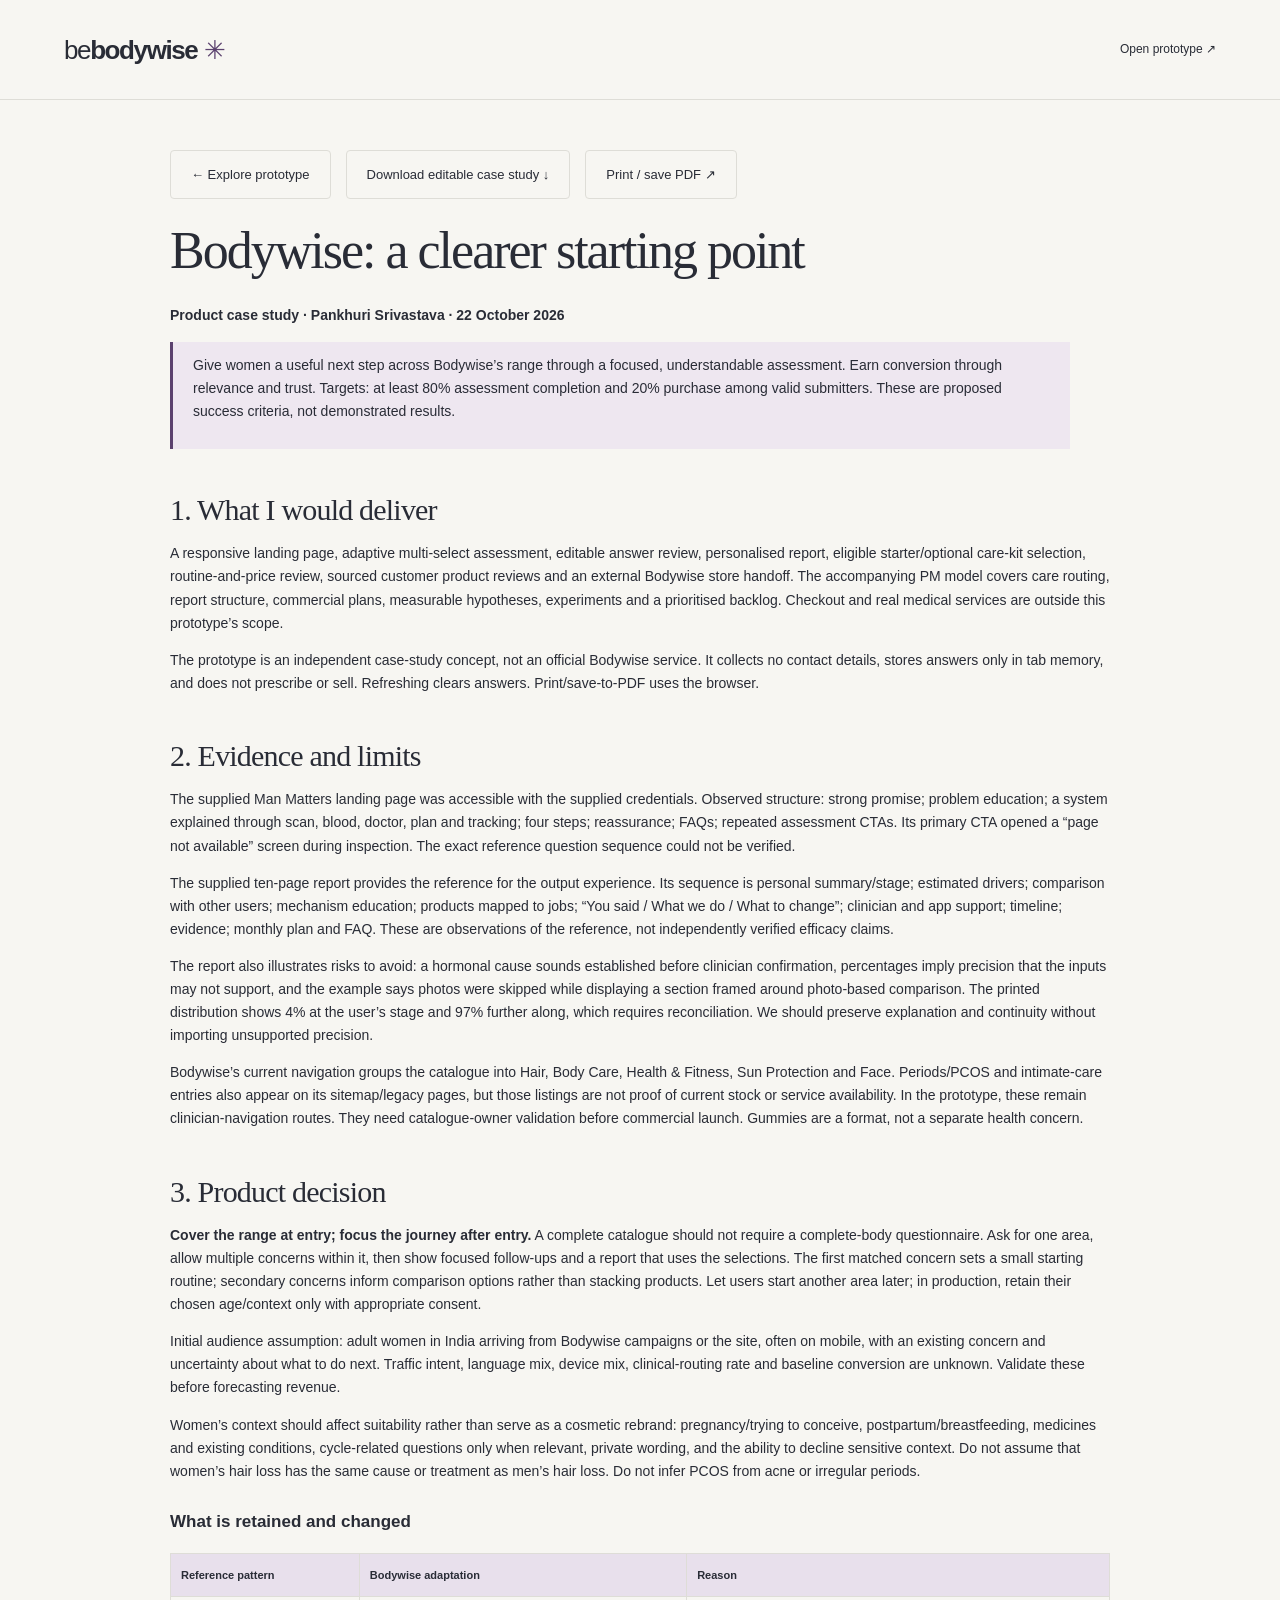
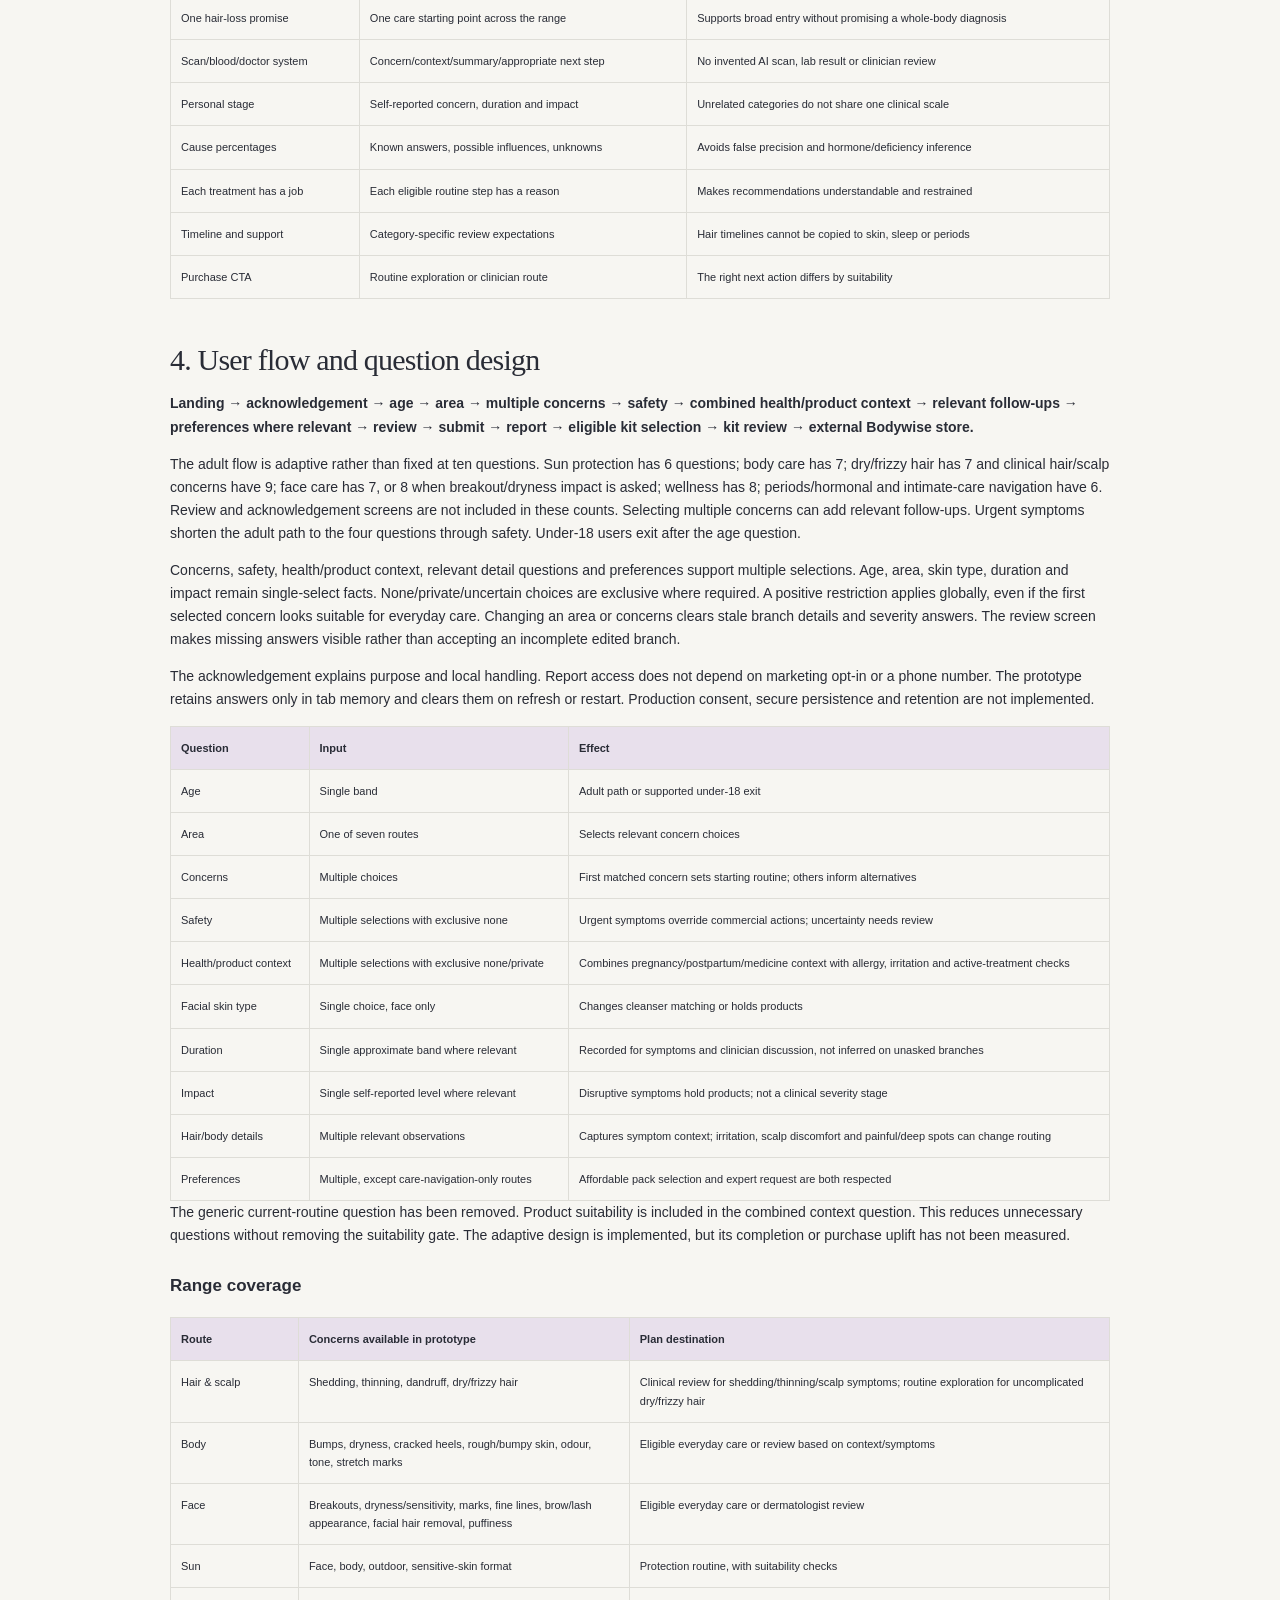
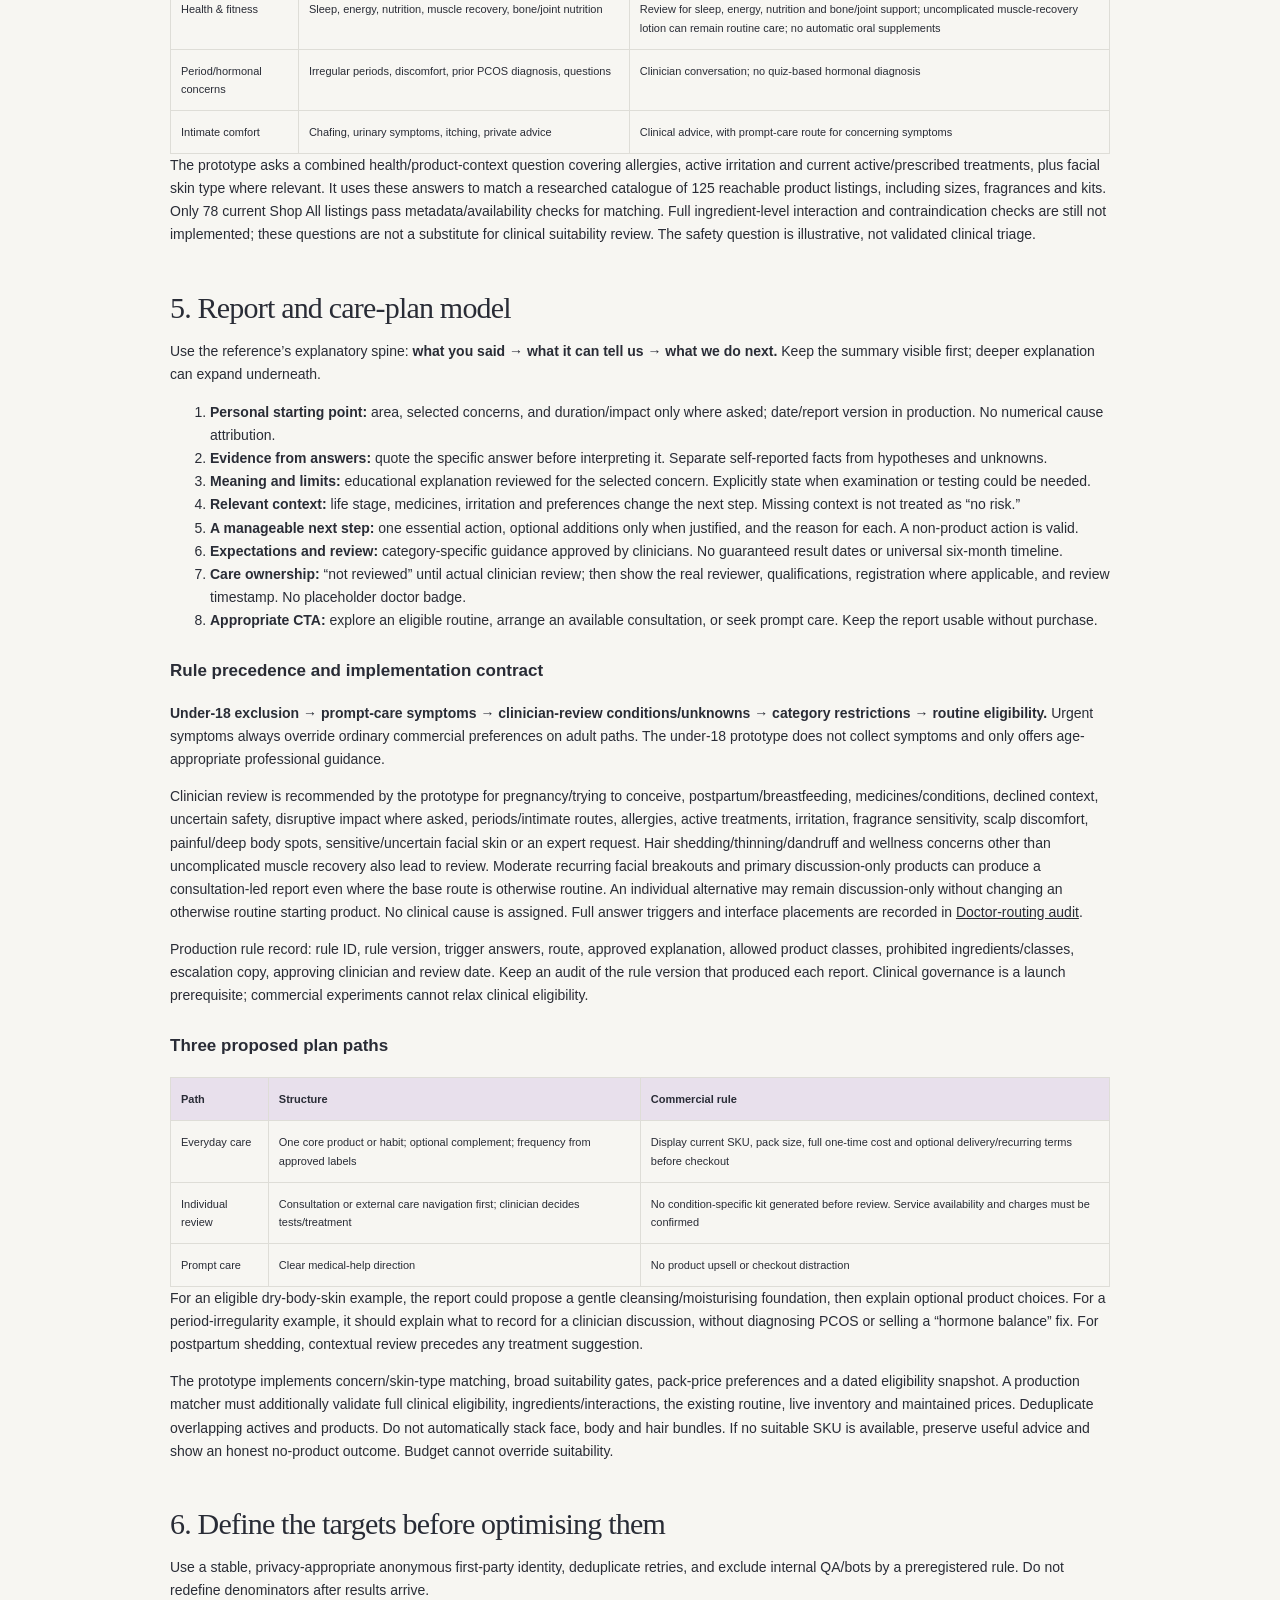
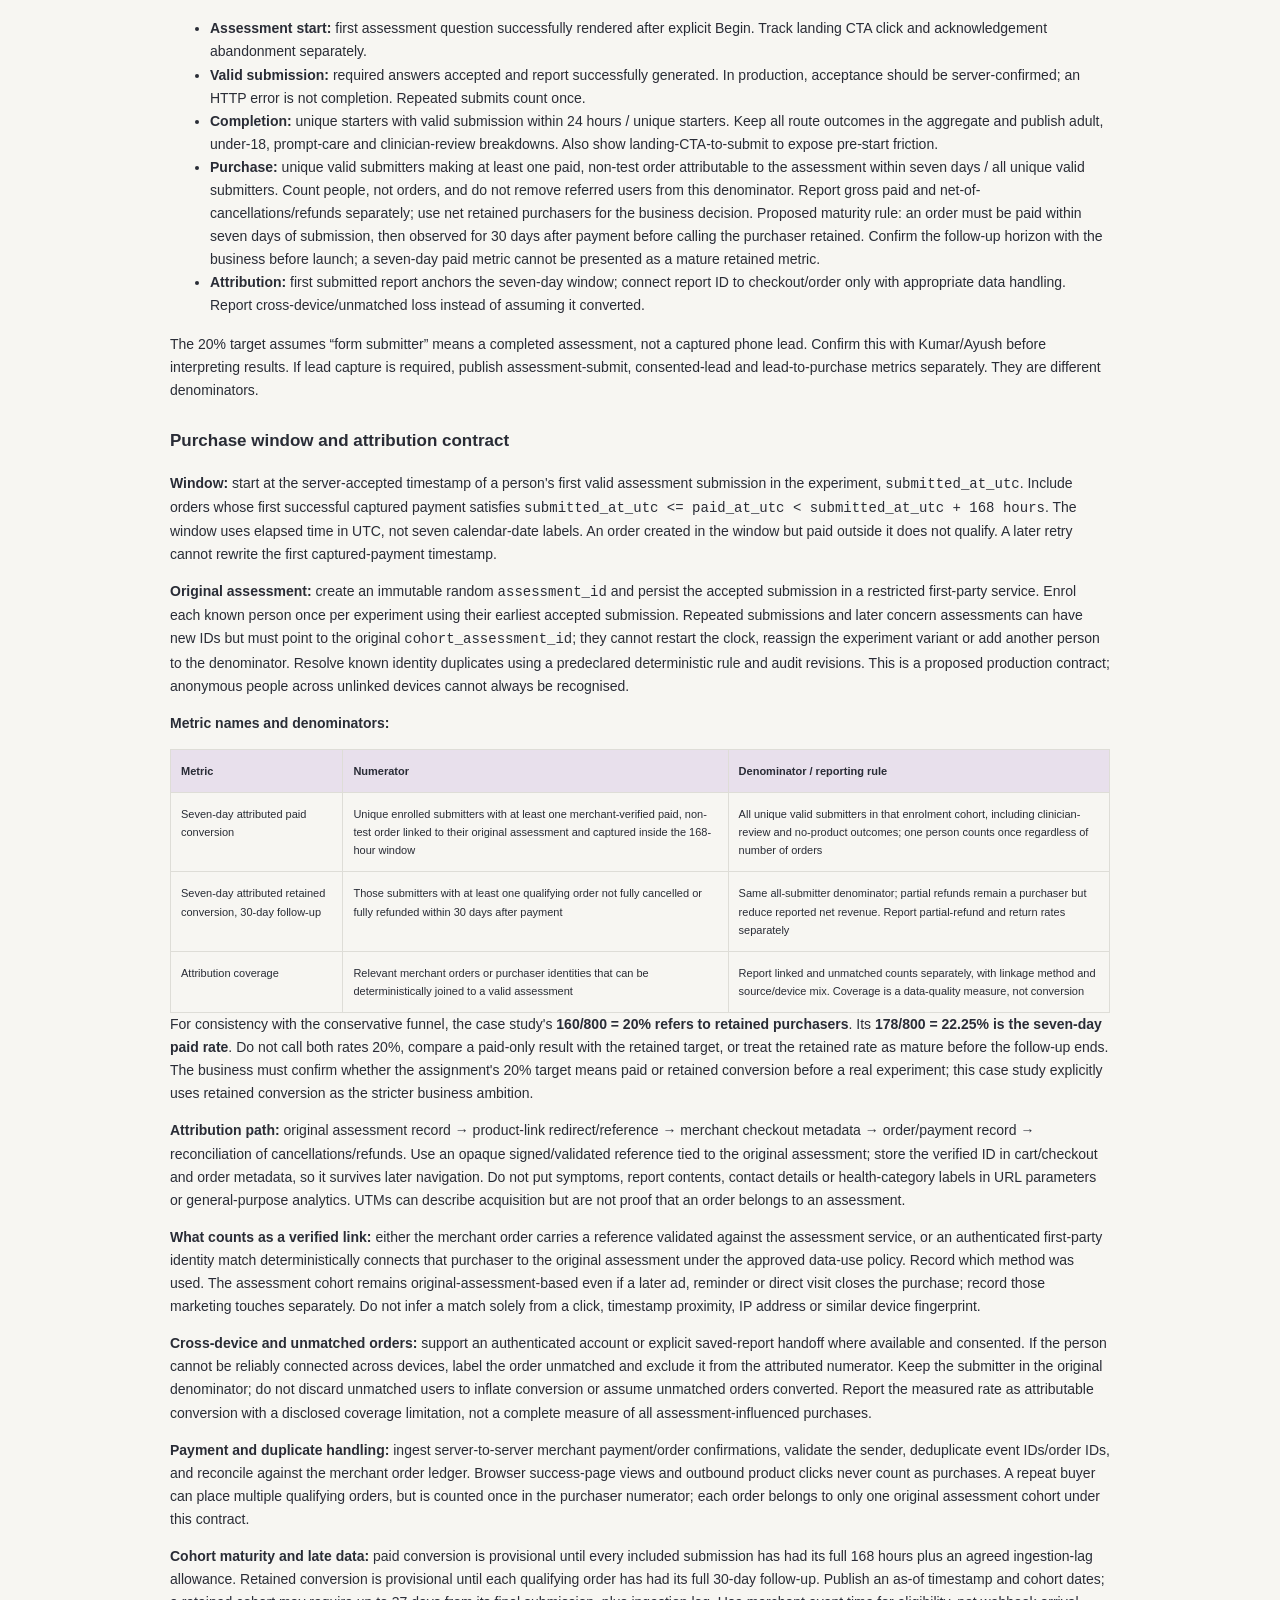
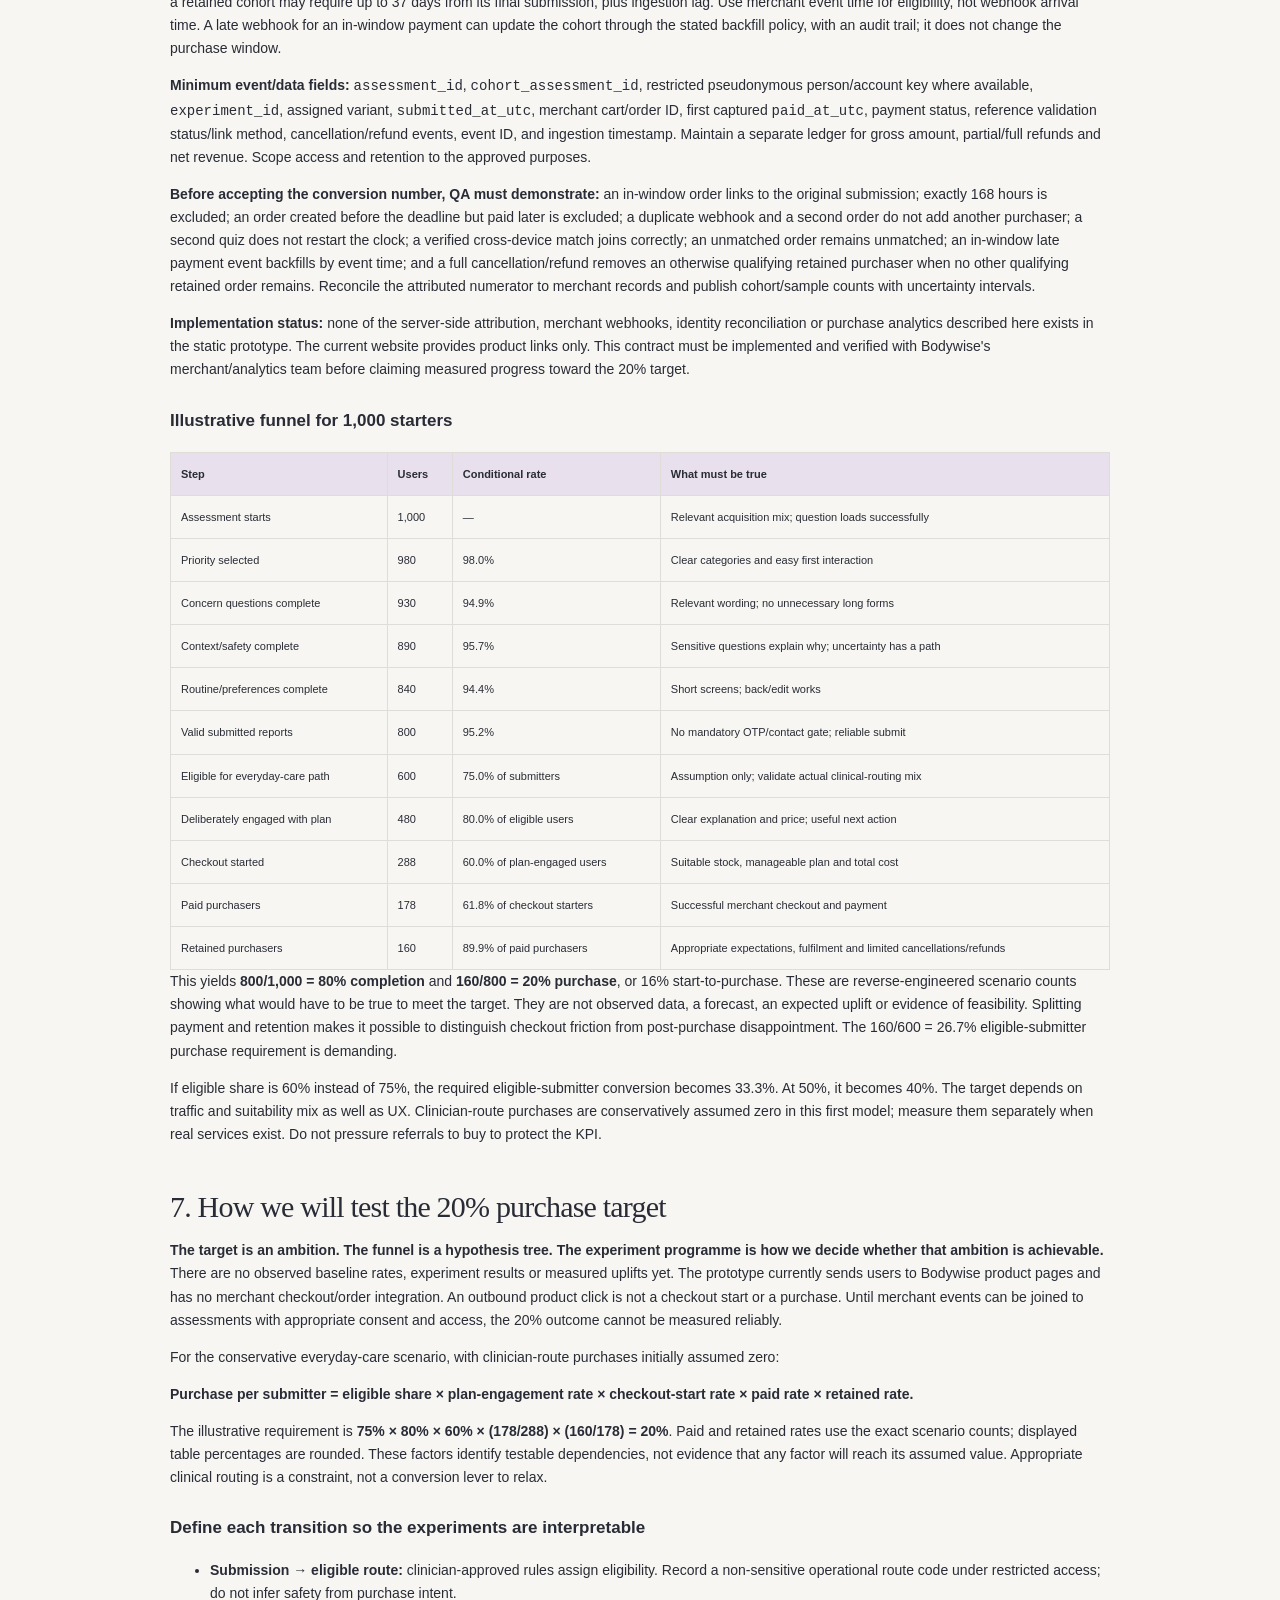
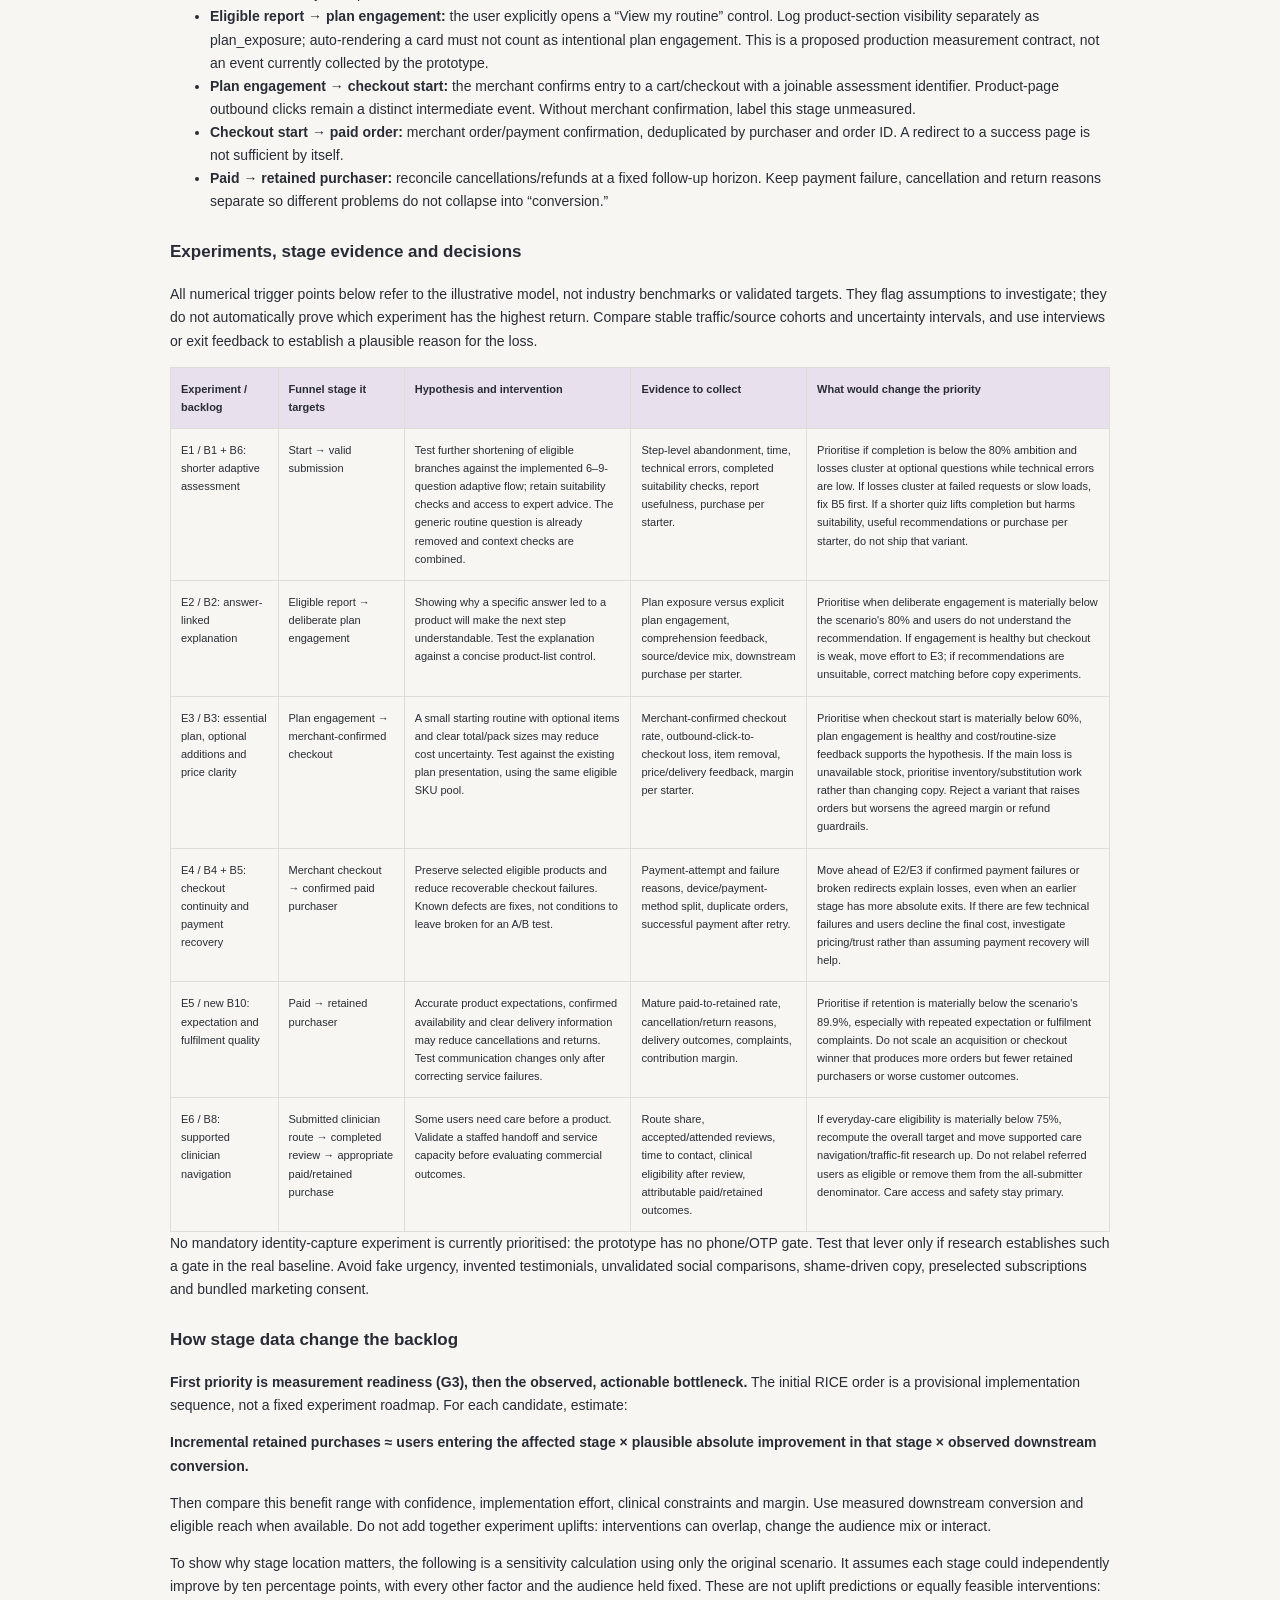
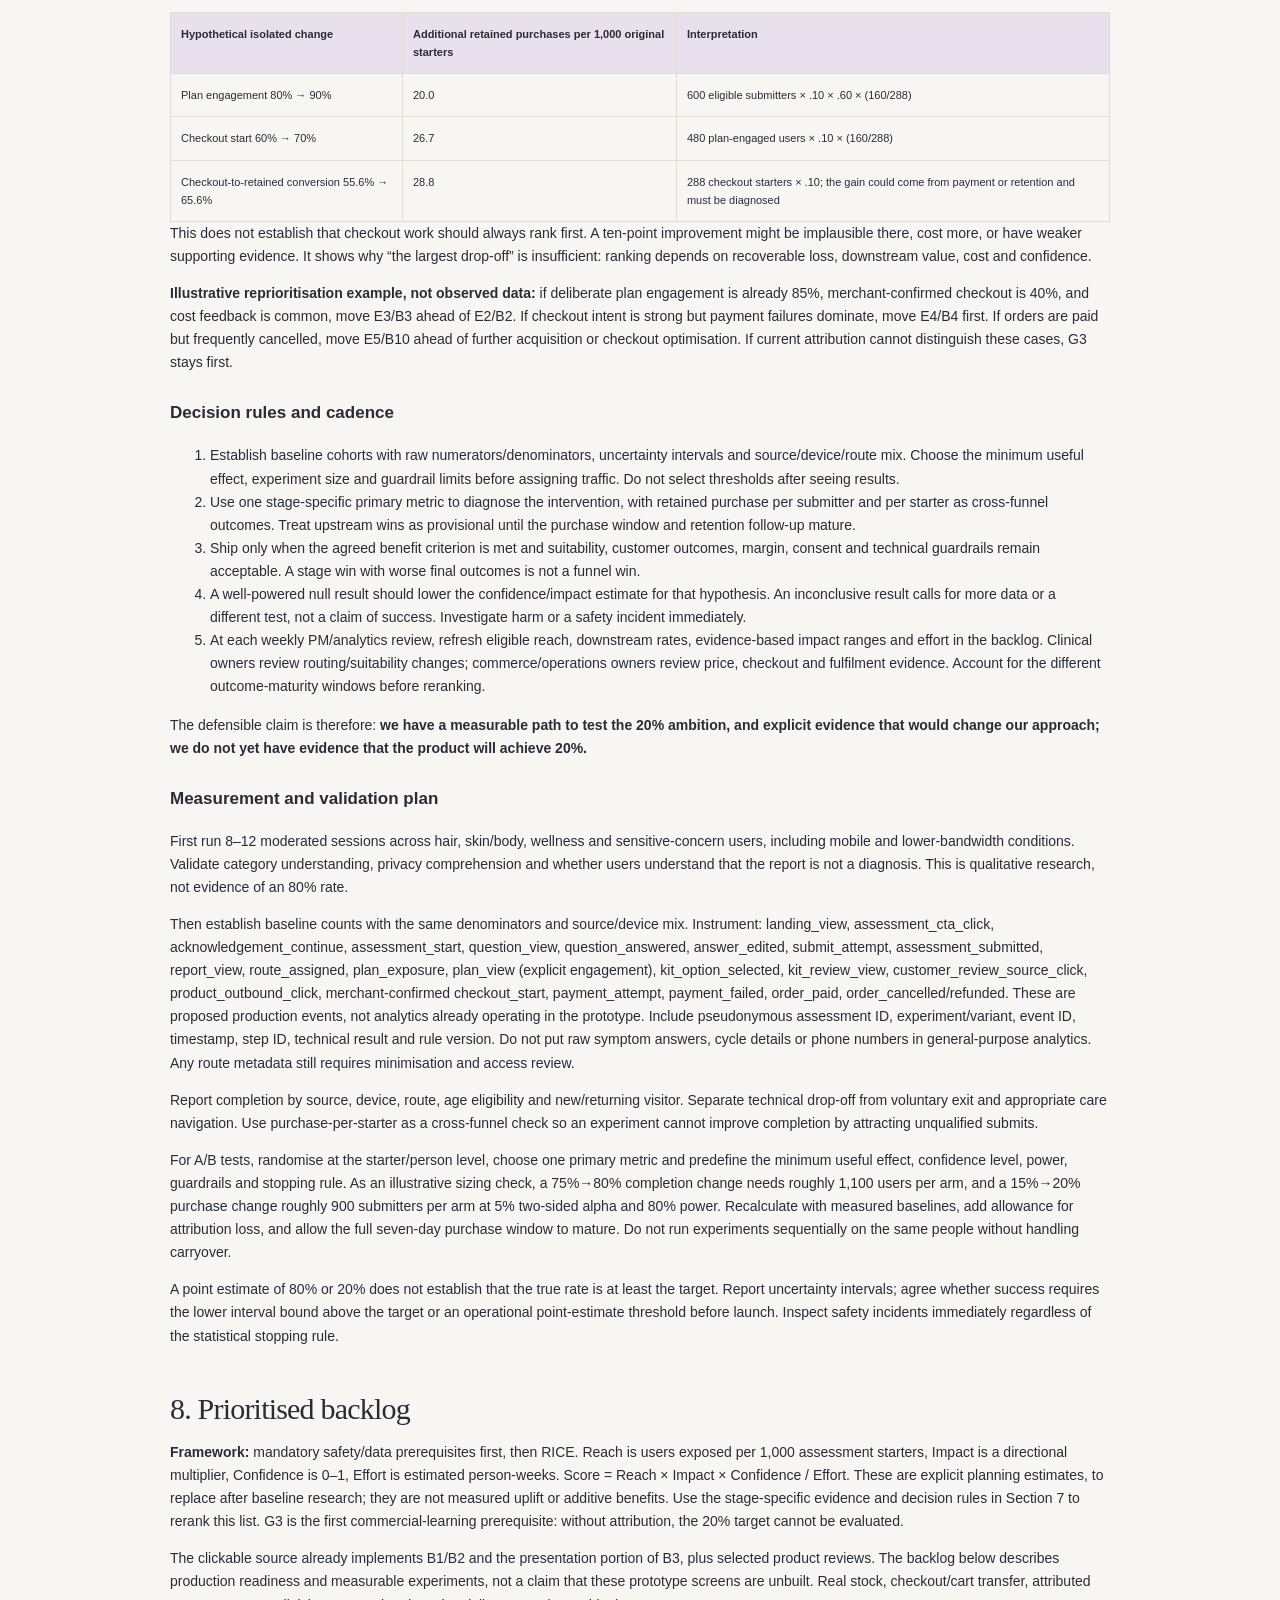
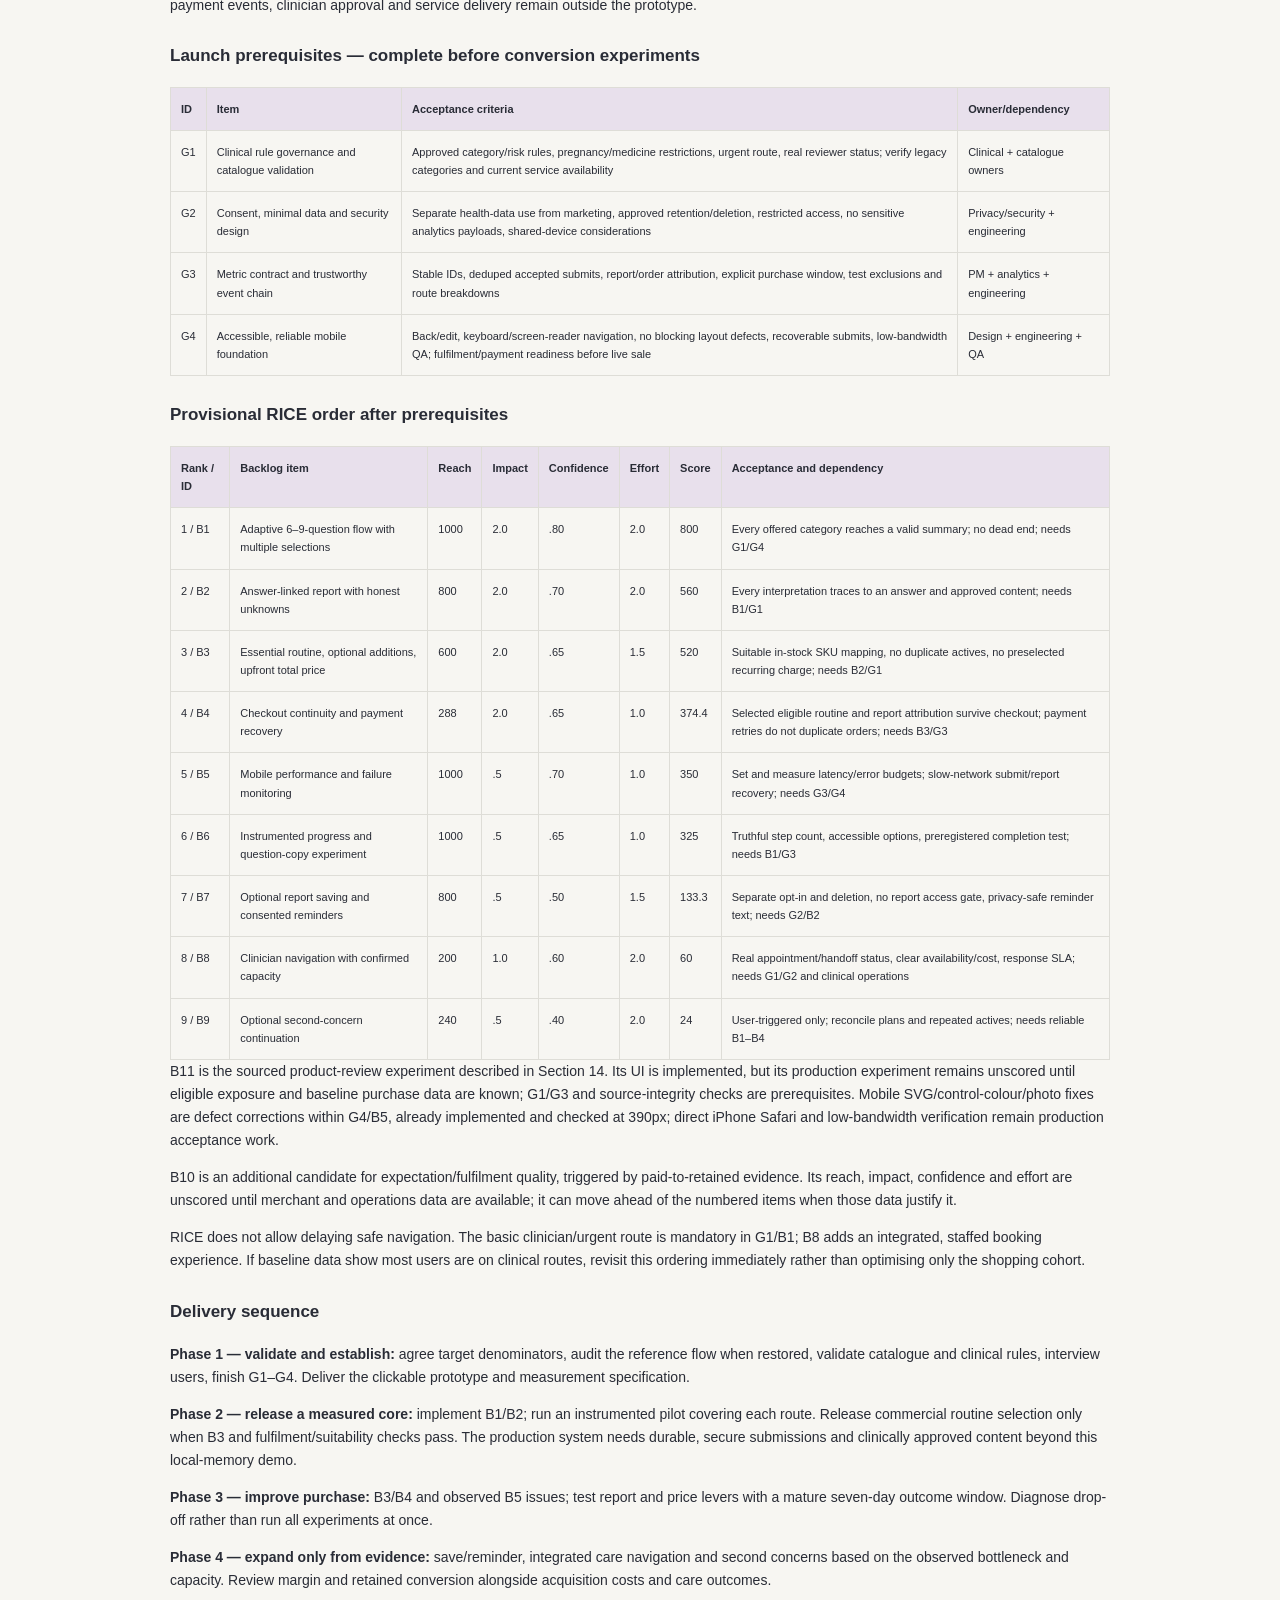
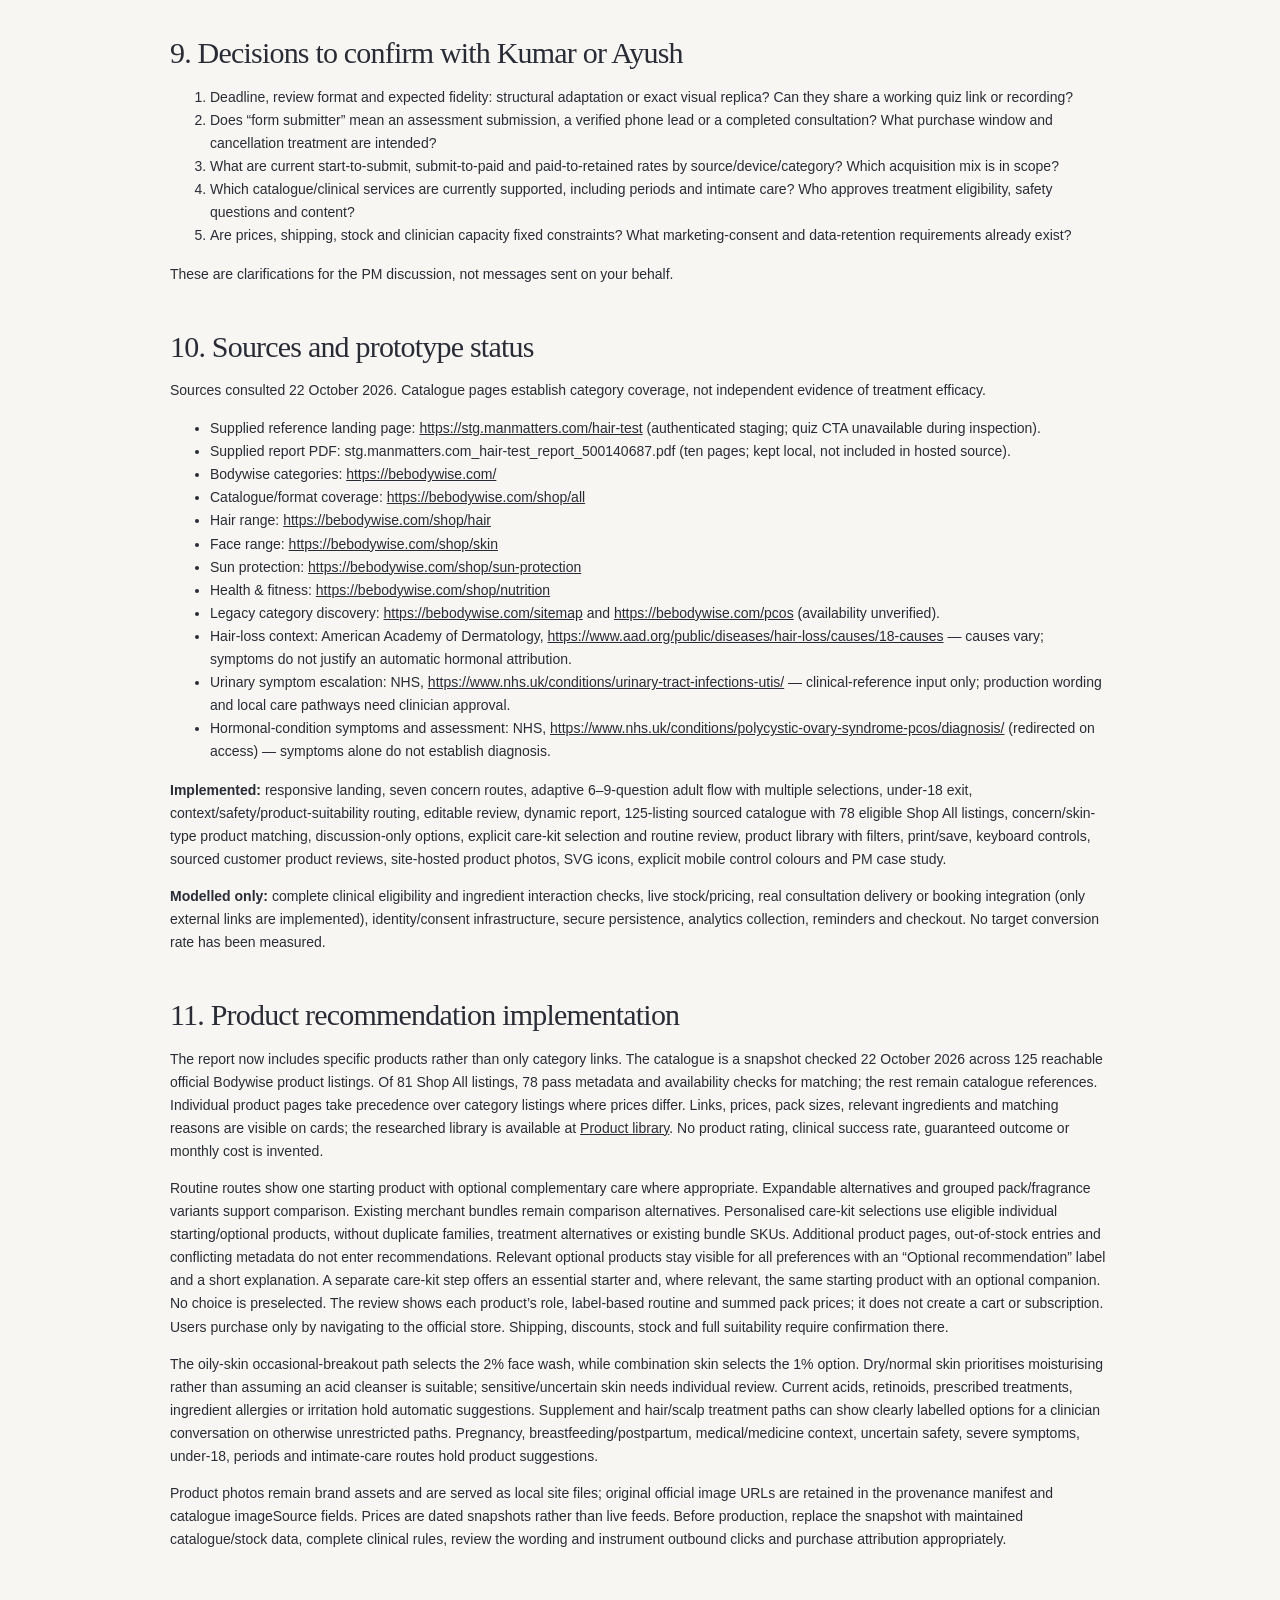
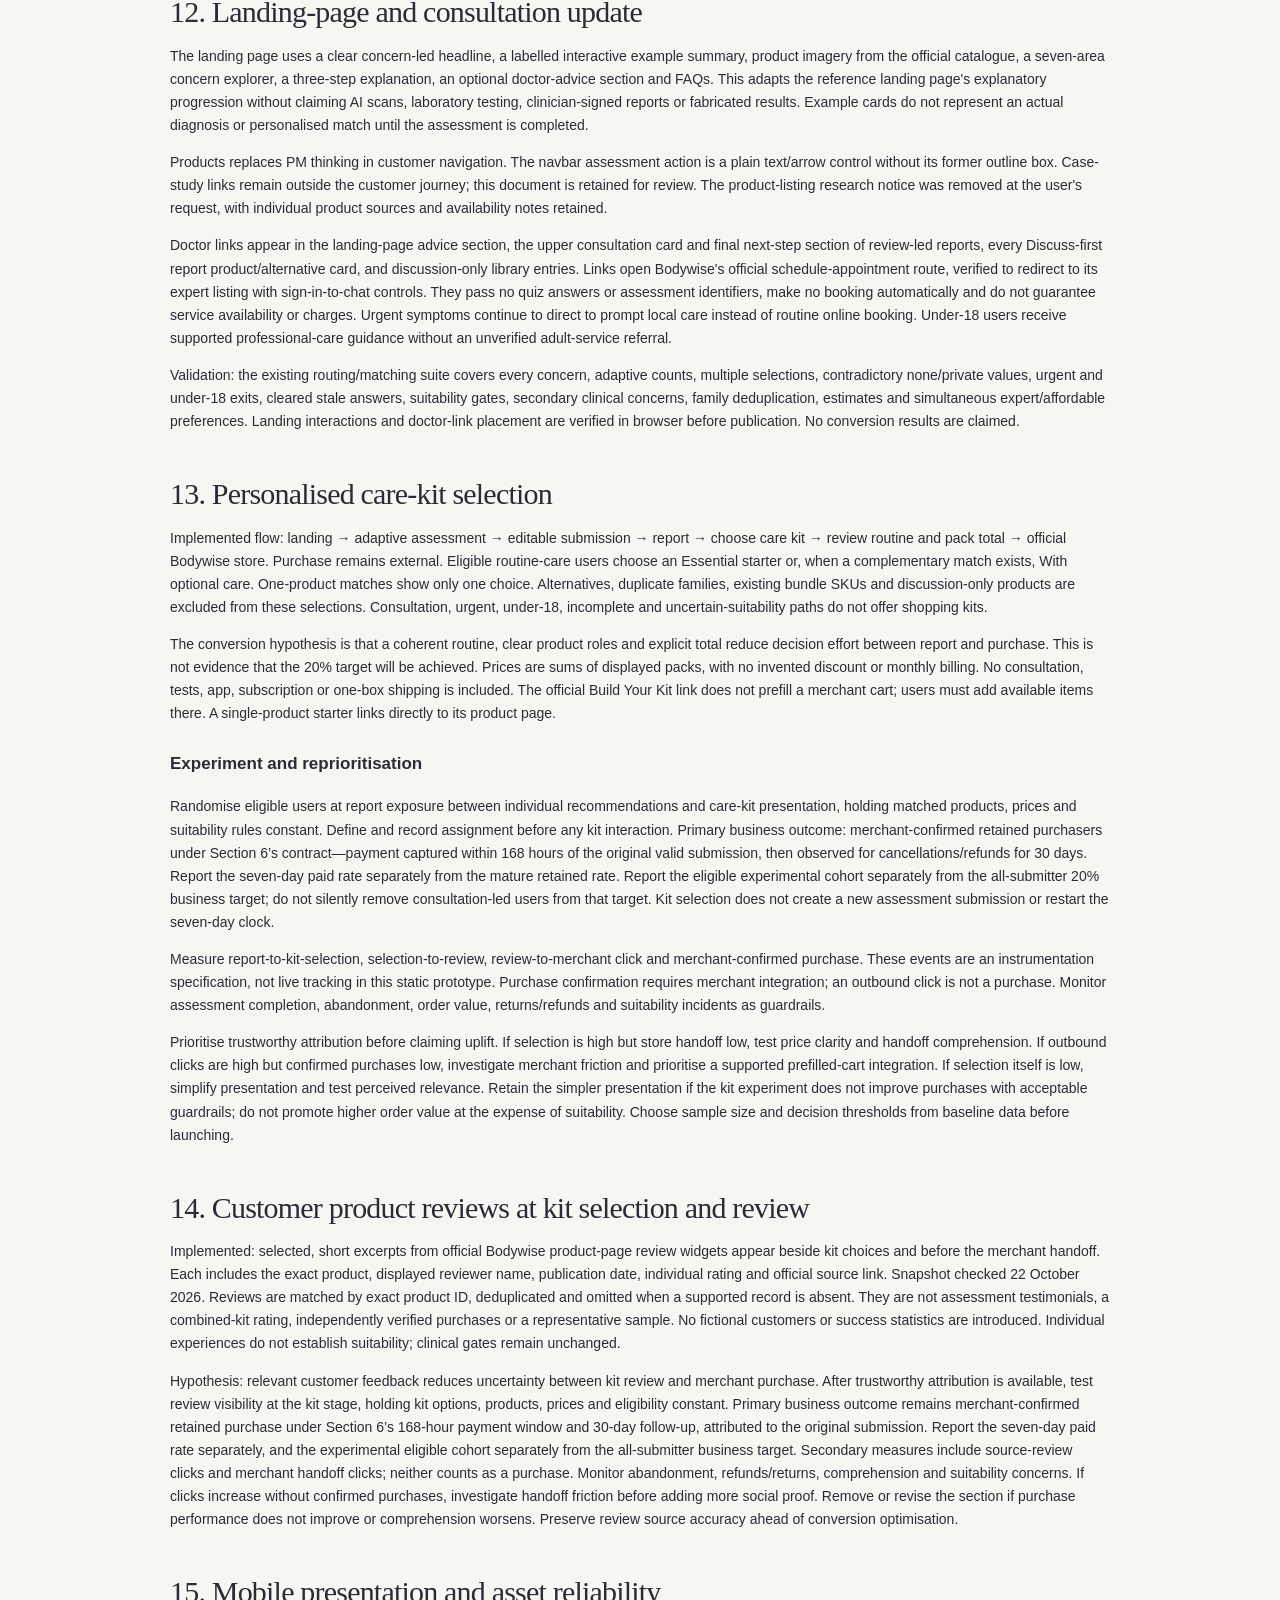
==== commit 12a6a0ec: "Audit documentation against kits, reviews and mobile fixes" ====
--- a/case-study.html
+++ b/case-study.html
@@ -4,7 +4,7 @@
 <p>Give women a useful next step across Bodywise’s range through a focused, understandable assessment. Earn conversion through relevance and trust. Targets: at least 80% assessment completion and 20% purchase among valid submitters. These are proposed success criteria, not demonstrated results.</p>
 </blockquote>
 <h2>1. What I would deliver</h2>
-<p>A responsive landing page, working assessment, editable answer review and personalised report. The accompanying PM model covers care routing, report structure, commercial plans, measurable hypotheses, experiments and a prioritised backlog. Checkout and real medical services are outside this prototype’s scope.</p>
+<p>A responsive landing page, adaptive multi-select assessment, editable answer review, personalised report, eligible starter/optional care-kit selection, routine-and-price review, sourced customer product reviews and an external Bodywise store handoff. The accompanying PM model covers care routing, report structure, commercial plans, measurable hypotheses, experiments and a prioritised backlog. Checkout and real medical services are outside this prototype’s scope.</p>
 <p>The prototype is an independent case-study concept, not an official Bodywise service. It collects no contact details, stores answers only in tab memory, and does not prescribe or sell. Refreshing clears answers. Print/save-to-PDF uses the browser.</p>
 <h2>2. Evidence and limits</h2>
 <p>The supplied Man Matters landing page was accessible with the supplied credentials. Observed structure: strong promise; problem education; a system explained through scan, blood, doctor, plan and tracking; four steps; reassurance; FAQs; repeated assessment CTAs. Its primary CTA opened a “page not available” screen during inspection. The exact reference question sequence could not be verified.</p>
@@ -61,7 +61,7 @@
 </tr>
 </tbody></table></div>
 <h2>4. User flow and question design</h2>
-<p><strong>Landing → acknowledgement → age → area → multiple concerns → safety → combined health/product context → relevant follow-ups → preferences where relevant → review → submit → report.</strong></p>
+<p><strong>Landing → acknowledgement → age → area → multiple concerns → safety → combined health/product context → relevant follow-ups → preferences where relevant → review → submit → report → eligible kit selection → kit review → external Bodywise store.</strong></p>
 <p>The adult flow is adaptive rather than fixed at ten questions. Sun protection has 6 questions; body care has 7; dry/frizzy hair has 7 and clinical hair/scalp concerns have 9; face care has 7, or 8 when breakout/dryness impact is asked; wellness has 8; periods/hormonal and intimate-care navigation have 6. Review and acknowledgement screens are not included in these counts. Selecting multiple concerns can add relevant follow-ups. Urgent symptoms shorten the adult path to the four questions through safety. Under-18 users exit after the age question.</p>
 <p>Concerns, safety, health/product context, relevant detail questions and preferences support multiple selections. Age, area, skin type, duration and impact remain single-select facts. None/private/uncertain choices are exclusive where required. A positive restriction applies globally, even if the first selected concern looks suitable for everyday care. Changing an area or concerns clears stale branch details and severity answers. The review screen makes missing answers visible rather than accepting an incomplete edited branch.</p>
 <p>The acknowledgement explains purpose and local handling. Report access does not depend on marketing opt-in or a phone number. The prototype retains answers only in tab memory and clears them on refresh or restart. Production consent, secure persistence and retention are not implemented.</p>
@@ -213,7 +213,7 @@
 </tr>
 </tbody></table></div>
 <p>For an eligible dry-body-skin example, the report could propose a gentle cleansing/moisturising foundation, then explain optional product choices. For a period-irregularity example, it should explain what to record for a clinician discussion, without diagnosing PCOS or selling a “hormone balance” fix. For postpartum shedding, contextual review precedes any treatment suggestion.</p>
-<p>SKU matching, when built, must intersect clinical eligibility, concern fit, allergies, existing routine, inventory, price/affordability and user preference. Deduplicate overlapping actives and products. Do not automatically stack face, body and hair bundles. If no suitable SKU is available, preserve useful advice and show an honest no-product outcome. Budget cannot override suitability.</p>
+<p>The prototype implements concern/skin-type matching, broad suitability gates, pack-price preferences and a dated eligibility snapshot. A production matcher must additionally validate full clinical eligibility, ingredients/interactions, the existing routine, live inventory and maintained prices. Deduplicate overlapping actives and products. Do not automatically stack face, body and hair bundles. If no suitable SKU is available, preserve useful advice and show an honest no-product outcome. Budget cannot override suitability.</p>
 <h2>6. Define the targets before optimising them</h2>
 <p>Use a stable, privacy-appropriate anonymous first-party identity, deduplicate retries, and exclude internal QA/bots by a preregistered rule. Do not redefine denominators after results arrive.</p>
 <ul>
@@ -451,12 +451,13 @@
 <p>The defensible claim is therefore: <strong>we have a measurable path to test the 20% ambition, and explicit evidence that would change our approach; we do not yet have evidence that the product will achieve 20%.</strong></p>
 <h3>Measurement and validation plan</h3>
 <p>First run 8–12 moderated sessions across hair, skin/body, wellness and sensitive-concern users, including mobile and lower-bandwidth conditions. Validate category understanding, privacy comprehension and whether users understand that the report is not a diagnosis. This is qualitative research, not evidence of an 80% rate.</p>
-<p>Then establish baseline counts with the same denominators and source/device mix. Instrument: landing_view, assessment_cta_click, acknowledgement_continue, assessment_start, question_view, question_answered, answer_edited, submit_attempt, assessment_submitted, report_view, route_assigned, plan_exposure, plan_view (explicit engagement), product_outbound_click, merchant-confirmed checkout_start, payment_attempt, payment_failed, order_paid, order_cancelled/refunded. These are proposed production events, not analytics already operating in the prototype. Include pseudonymous assessment ID, experiment/variant, event ID, timestamp, step ID, technical result and rule version. Do not put raw symptom answers, cycle details or phone numbers in general-purpose analytics. Any route metadata still requires minimisation and access review.</p>
+<p>Then establish baseline counts with the same denominators and source/device mix. Instrument: landing_view, assessment_cta_click, acknowledgement_continue, assessment_start, question_view, question_answered, answer_edited, submit_attempt, assessment_submitted, report_view, route_assigned, plan_exposure, plan_view (explicit engagement), kit_option_selected, kit_review_view, customer_review_source_click, product_outbound_click, merchant-confirmed checkout_start, payment_attempt, payment_failed, order_paid, order_cancelled/refunded. These are proposed production events, not analytics already operating in the prototype. Include pseudonymous assessment ID, experiment/variant, event ID, timestamp, step ID, technical result and rule version. Do not put raw symptom answers, cycle details or phone numbers in general-purpose analytics. Any route metadata still requires minimisation and access review.</p>
 <p>Report completion by source, device, route, age eligibility and new/returning visitor. Separate technical drop-off from voluntary exit and appropriate care navigation. Use purchase-per-starter as a cross-funnel check so an experiment cannot improve completion by attracting unqualified submits.</p>
 <p>For A/B tests, randomise at the starter/person level, choose one primary metric and predefine the minimum useful effect, confidence level, power, guardrails and stopping rule. As an illustrative sizing check, a 75%→80% completion change needs roughly 1,100 users per arm, and a 15%→20% purchase change roughly 900 submitters per arm at 5% two-sided alpha and 80% power. Recalculate with measured baselines, add allowance for attribution loss, and allow the full seven-day purchase window to mature. Do not run experiments sequentially on the same people without handling carryover.</p>
 <p>A point estimate of 80% or 20% does not establish that the true rate is at least the target. Report uncertainty intervals; agree whether success requires the lower interval bound above the target or an operational point-estimate threshold before launch. Inspect safety incidents immediately regardless of the statistical stopping rule.</p>
 <h2>8. Prioritised backlog</h2>
 <p><strong>Framework:</strong> mandatory safety/data prerequisites first, then RICE. Reach is users exposed per 1,000 assessment starters, Impact is a directional multiplier, Confidence is 0–1, Effort is estimated person-weeks. Score = Reach × Impact × Confidence / Effort. These are explicit planning estimates, to replace after baseline research; they are not measured uplift or additive benefits. Use the stage-specific evidence and decision rules in Section 7 to rerank this list. G3 is the first commercial-learning prerequisite: without attribution, the 20% target cannot be evaluated.</p>
+<p>The clickable source already implements B1/B2 and the presentation portion of B3, plus selected product reviews. The backlog below describes production readiness and measurable experiments, not a claim that these prototype screens are unbuilt. Real stock, checkout/cart transfer, attributed payment events, clinician approval and service delivery remain outside the prototype.</p>
 <h3>Launch prerequisites — complete before conversion experiments</h3>
 <div class="table-scroll"><table>
 <thead>
@@ -597,6 +598,7 @@
 <td>User-triggered only; reconcile plans and repeated actives; needs reliable B1–B4</td>
 </tr>
 </tbody></table></div>
+<p>B11 is the sourced product-review experiment described in Section 14. Its UI is implemented, but its production experiment remains unscored until eligible exposure and baseline purchase data are known; G1/G3 and source-integrity checks are prerequisites. Mobile SVG/control-colour/photo fixes are defect corrections within G4/B5, already implemented and checked at 390px; direct iPhone Safari and low-bandwidth verification remain production acceptance work.</p>
 <p>B10 is an additional candidate for expectation/fulfilment quality, triggered by paid-to-retained evidence. Its reach, impact, confidence and effort are unscored until merchant and operations data are available; it can move ahead of the numbered items when those data justify it.</p>
 <p>RICE does not allow delaying safe navigation. The basic clinician/urgent route is mandatory in G1/B1; B8 adds an integrated, staffed booking experience. If baseline data show most users are on clinical routes, revisit this ordering immediately rather than optimising only the shopping cohort.</p>
 <h3>Delivery sequence</h3>
@@ -629,13 +631,13 @@
 <li>Urinary symptom escalation: NHS, <a href="https://www.nhs.uk/conditions/urinary-tract-infections-utis/">https://www.nhs.uk/conditions/urinary-tract-infections-utis/</a> — clinical-reference input only; production wording and local care pathways need clinician approval.</li>
 <li>Hormonal-condition symptoms and assessment: NHS, <a href="https://www.nhs.uk/conditions/polycystic-ovary-syndrome-pcos/diagnosis/">https://www.nhs.uk/conditions/polycystic-ovary-syndrome-pcos/diagnosis/</a> (redirected on access) — symptoms alone do not establish diagnosis.</li>
 </ul>
-<p><strong>Implemented:</strong> responsive landing, seven concern routes, adaptive 6–9-question adult flow with multiple selections, under-18 exit, context/safety/product-suitability routing, editable review, dynamic report, 125-listing sourced catalogue with 78 eligible Shop All listings, concern/skin-type product matching, discussion-only options, explicit care-kit selection and routine review, product library with filters, print/save, keyboard controls and PM case study.</p>
+<p><strong>Implemented:</strong> responsive landing, seven concern routes, adaptive 6–9-question adult flow with multiple selections, under-18 exit, context/safety/product-suitability routing, editable review, dynamic report, 125-listing sourced catalogue with 78 eligible Shop All listings, concern/skin-type product matching, discussion-only options, explicit care-kit selection and routine review, product library with filters, print/save, keyboard controls, sourced customer product reviews, site-hosted product photos, SVG icons, explicit mobile control colours and PM case study.</p>
 <p><strong>Modelled only:</strong> complete clinical eligibility and ingredient interaction checks, live stock/pricing, real consultation delivery or booking integration (only external links are implemented), identity/consent infrastructure, secure persistence, analytics collection, reminders and checkout. No target conversion rate has been measured.</p>
 <h2>11. Product recommendation implementation</h2>
 <p>The report now includes specific products rather than only category links. The catalogue is a snapshot checked 22 October 2026 across 125 reachable official Bodywise product listings. Of 81 Shop All listings, 78 pass metadata and availability checks for matching; the rest remain catalogue references. Individual product pages take precedence over category listings where prices differ. Links, prices, pack sizes, relevant ingredients and matching reasons are visible on cards; the researched library is available at <a href="products.html">Product library</a>. No product rating, clinical success rate, guaranteed outcome or monthly cost is invented.</p>
-<p>Routine routes show one starting product with optional complementary care where appropriate. Expandable alternatives and grouped pack/fragrance variants support comparison. Kits replace overlapping individual items and are excluded from the starting estimate. Additional product pages, out-of-stock entries and conflicting metadata do not enter recommendations. Relevant optional products stay visible for all preferences with an “Optional recommendation” label and a short explanation. A separate care-kit step offers an essential starter and, where relevant, the same starting product with an optional companion. No choice is preselected. The review shows each product’s role, label-based routine and summed pack prices; it does not create a cart or subscription. Users purchase only by navigating to the official store. Shipping, discounts, stock and full suitability require confirmation there.</p>
+<p>Routine routes show one starting product with optional complementary care where appropriate. Expandable alternatives and grouped pack/fragrance variants support comparison. Existing merchant bundles remain comparison alternatives. Personalised care-kit selections use eligible individual starting/optional products, without duplicate families, treatment alternatives or existing bundle SKUs. Additional product pages, out-of-stock entries and conflicting metadata do not enter recommendations. Relevant optional products stay visible for all preferences with an “Optional recommendation” label and a short explanation. A separate care-kit step offers an essential starter and, where relevant, the same starting product with an optional companion. No choice is preselected. The review shows each product’s role, label-based routine and summed pack prices; it does not create a cart or subscription. Users purchase only by navigating to the official store. Shipping, discounts, stock and full suitability require confirmation there.</p>
 <p>The oily-skin occasional-breakout path selects the 2% face wash, while combination skin selects the 1% option. Dry/normal skin prioritises moisturising rather than assuming an acid cleanser is suitable; sensitive/uncertain skin needs individual review. Current acids, retinoids, prescribed treatments, ingredient allergies or irritation hold automatic suggestions. Supplement and hair/scalp treatment paths can show clearly labelled options for a clinician conversation on otherwise unrestricted paths. Pregnancy, breastfeeding/postpartum, medical/medicine context, uncertain safety, severe symptoms, under-18, periods and intimate-care routes hold product suggestions.</p>
-<p>Product photos remain brand assets linked from its image host. Prices are dated snapshots rather than live feeds. Before production, replace the snapshot with maintained catalogue/stock data, complete clinical rules, review the wording and instrument outbound clicks and purchase attribution appropriately.</p>
+<p>Product photos remain brand assets and are served as local site files; original official image URLs are retained in the provenance manifest and catalogue imageSource fields. Prices are dated snapshots rather than live feeds. Before production, replace the snapshot with maintained catalogue/stock data, complete clinical rules, review the wording and instrument outbound clicks and purchase attribution appropriately.</p>
 <h2>12. Landing-page and consultation update</h2>
 <p>The landing page uses a clear concern-led headline, a labelled interactive example summary, product imagery from the official catalogue, a seven-area concern explorer, a three-step explanation, an optional doctor-advice section and FAQs. This adapts the reference landing page&#39;s explanatory progression without claiming AI scans, laboratory testing, clinician-signed reports or fabricated results. Example cards do not represent an actual diagnosis or personalised match until the assessment is completed.</p>
 <p>Products replaces PM thinking in customer navigation. The navbar assessment action is a plain text/arrow control without its former outline box. Case-study links remain outside the customer journey; this document is retained for review. The product-listing research notice was removed at the user&#39;s request, with individual product sources and availability notes retained.</p>
@@ -645,12 +647,12 @@
 <p>Implemented flow: landing → adaptive assessment → editable submission → report → choose care kit → review routine and pack total → official Bodywise store. Purchase remains external. Eligible routine-care users choose an Essential starter or, when a complementary match exists, With optional care. One-product matches show only one choice. Alternatives, duplicate families, existing bundle SKUs and discussion-only products are excluded from these selections. Consultation, urgent, under-18, incomplete and uncertain-suitability paths do not offer shopping kits.</p>
 <p>The conversion hypothesis is that a coherent routine, clear product roles and explicit total reduce decision effort between report and purchase. This is not evidence that the 20% target will be achieved. Prices are sums of displayed packs, with no invented discount or monthly billing. No consultation, tests, app, subscription or one-box shipping is included. The official Build Your Kit link does not prefill a merchant cart; users must add available items there. A single-product starter links directly to its product page.</p>
 <h3>Experiment and reprioritisation</h3>
-<p>Randomise eligible users at report exposure between individual recommendations and care-kit presentation, holding matched products, prices and suitability rules constant. Define and record assignment before any kit interaction. Primary outcome: merchant-confirmed purchases within seven days of the original valid assessment submission, attributed to that original assessment under the measurement contract above. Report the eligible experimental cohort separately from the all-submitter 20% business target; do not silently remove consultation-led users from that target. Kit selection does not create a new assessment submission or restart the seven-day clock.</p>
+<p>Randomise eligible users at report exposure between individual recommendations and care-kit presentation, holding matched products, prices and suitability rules constant. Define and record assignment before any kit interaction. Primary business outcome: merchant-confirmed retained purchasers under Section 6’s contract—payment captured within 168 hours of the original valid submission, then observed for cancellations/refunds for 30 days. Report the seven-day paid rate separately from the mature retained rate. Report the eligible experimental cohort separately from the all-submitter 20% business target; do not silently remove consultation-led users from that target. Kit selection does not create a new assessment submission or restart the seven-day clock.</p>
 <p>Measure report-to-kit-selection, selection-to-review, review-to-merchant click and merchant-confirmed purchase. These events are an instrumentation specification, not live tracking in this static prototype. Purchase confirmation requires merchant integration; an outbound click is not a purchase. Monitor assessment completion, abandonment, order value, returns/refunds and suitability incidents as guardrails.</p>
 <p>Prioritise trustworthy attribution before claiming uplift. If selection is high but store handoff low, test price clarity and handoff comprehension. If outbound clicks are high but confirmed purchases low, investigate merchant friction and prioritise a supported prefilled-cart integration. If selection itself is low, simplify presentation and test perceived relevance. Retain the simpler presentation if the kit experiment does not improve purchases with acceptable guardrails; do not promote higher order value at the expense of suitability. Choose sample size and decision thresholds from baseline data before launching.</p>
 <h2>14. Customer product reviews at kit selection and review</h2>
 <p>Implemented: selected, short excerpts from official Bodywise product-page review widgets appear beside kit choices and before the merchant handoff. Each includes the exact product, displayed reviewer name, publication date, individual rating and official source link. Snapshot checked 22 October 2026. Reviews are matched by exact product ID, deduplicated and omitted when a supported record is absent. They are not assessment testimonials, a combined-kit rating, independently verified purchases or a representative sample. No fictional customers or success statistics are introduced. Individual experiences do not establish suitability; clinical gates remain unchanged.</p>
-<p>Hypothesis: relevant customer feedback reduces uncertainty between kit review and merchant purchase. After trustworthy attribution is available, test review visibility at the kit stage, holding kit options, products, prices and eligibility constant. Primary outcome remains merchant-confirmed seven-day purchase attributed to the original assessment submission, with the experimental eligible cohort reported separately from the all-submitter business target. Secondary measures include source-review clicks and merchant handoff clicks; neither counts as a purchase. Monitor abandonment, refunds/returns, comprehension and suitability concerns. If clicks increase without confirmed purchases, investigate handoff friction before adding more social proof. Remove or revise the section if purchase performance does not improve or comprehension worsens. Preserve review source accuracy ahead of conversion optimisation.</p>
+<p>Hypothesis: relevant customer feedback reduces uncertainty between kit review and merchant purchase. After trustworthy attribution is available, test review visibility at the kit stage, holding kit options, products, prices and eligibility constant. Primary business outcome remains merchant-confirmed retained purchase under Section 6’s 168-hour payment window and 30-day follow-up, attributed to the original submission. Report the seven-day paid rate separately, and the experimental eligible cohort separately from the all-submitter business target. Secondary measures include source-review clicks and merchant handoff clicks; neither counts as a purchase. Monitor abandonment, refunds/returns, comprehension and suitability concerns. If clicks increase without confirmed purchases, investigate handoff friction before adding more social proof. Remove or revise the section if purchase performance does not improve or comprehension worsens. Preserve review source accuracy ahead of conversion optimisation.</p>
 <h2>15. Mobile presentation and asset reliability</h2>
 <p>Quiz choices and product filters explicitly define their text colours to avoid iOS default blue button labels. Decorative arrows, brand marks and care icons are SVG, preventing platform emoji substitution. All 125 official product photos are served from this site, retaining their original source URLs; image failure displays a small text label rather than a decorative glyph. The 390px responsive layout is checked locally, with no claim of a direct iPhone Safari test. These fixes reduce presentation and loading friction; they do not change suitability, recommendation logic or prove conversion uplift. Monitor device-specific completion and image-load failure in a production implementation before reprioritising funnel experiments.</p>
 </main><footer><p>Independent case-study concept · No measured conversion results.</p></footer></body></html>
